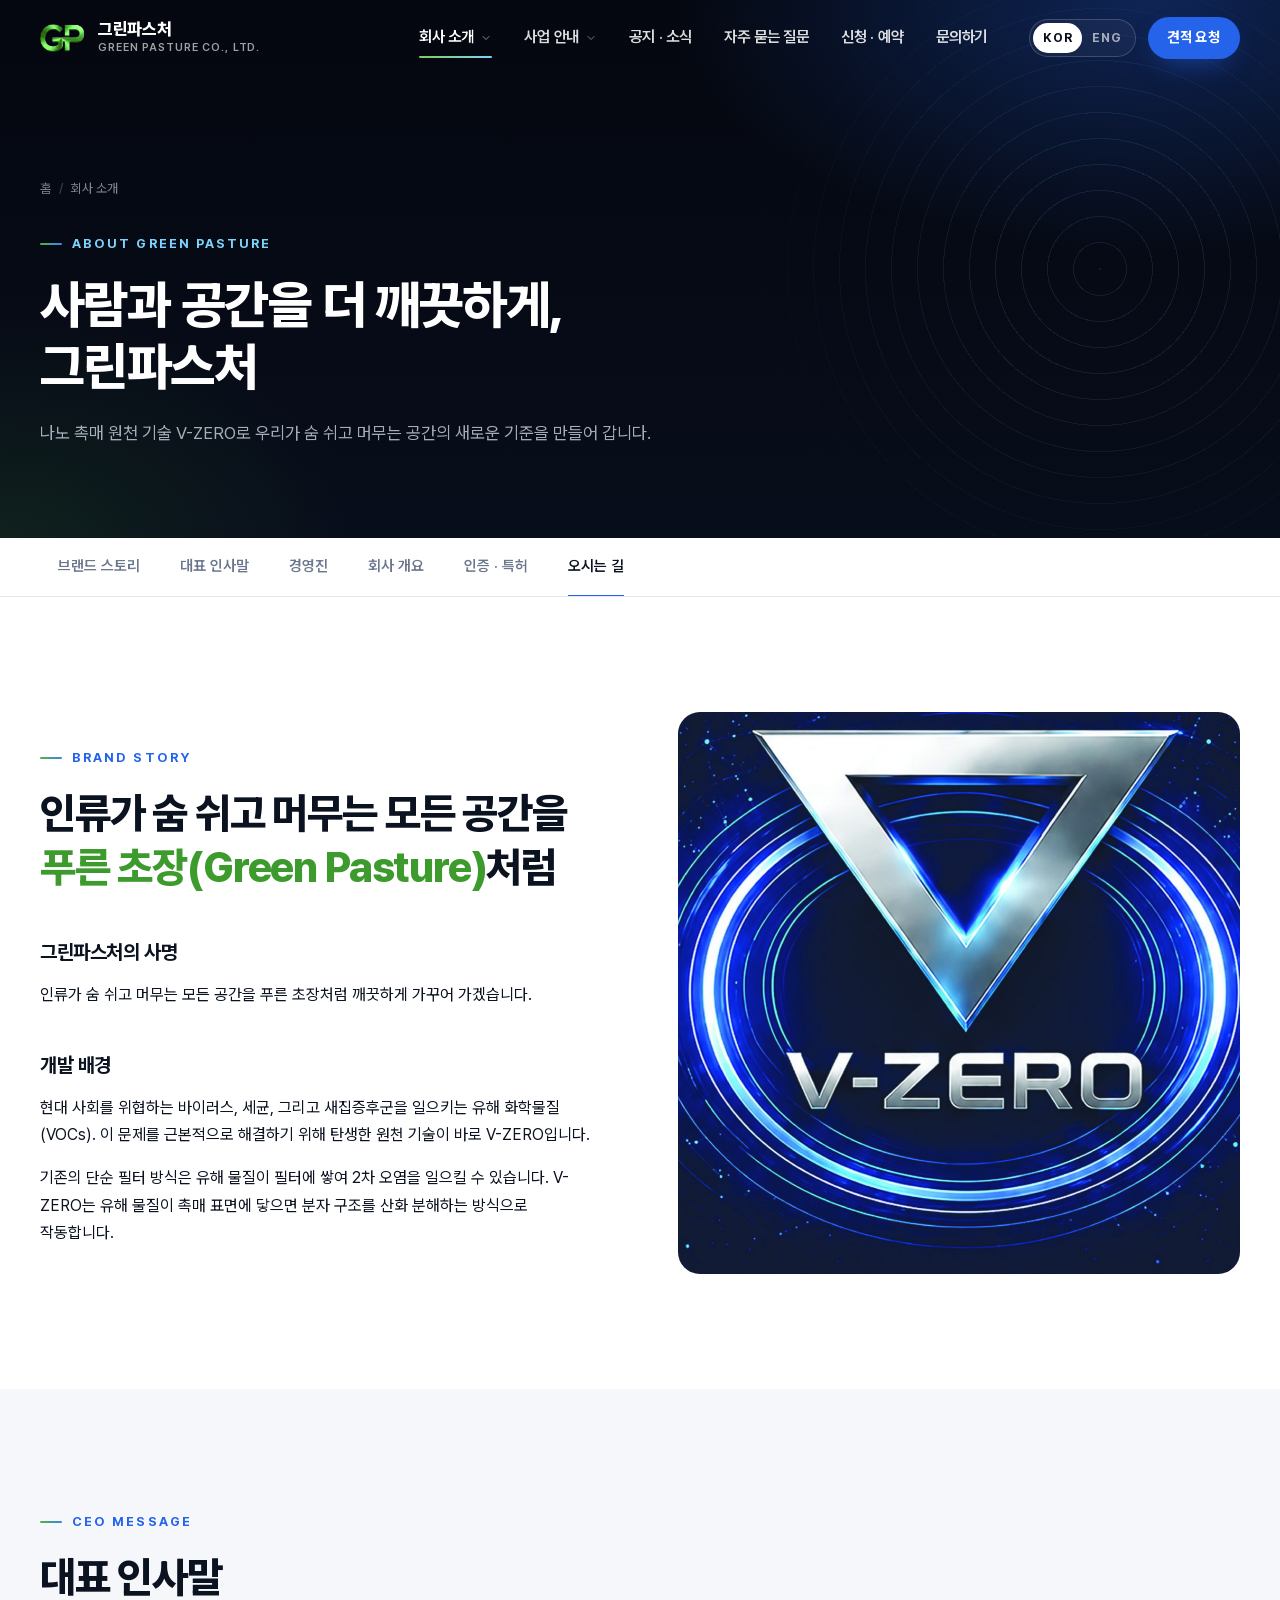
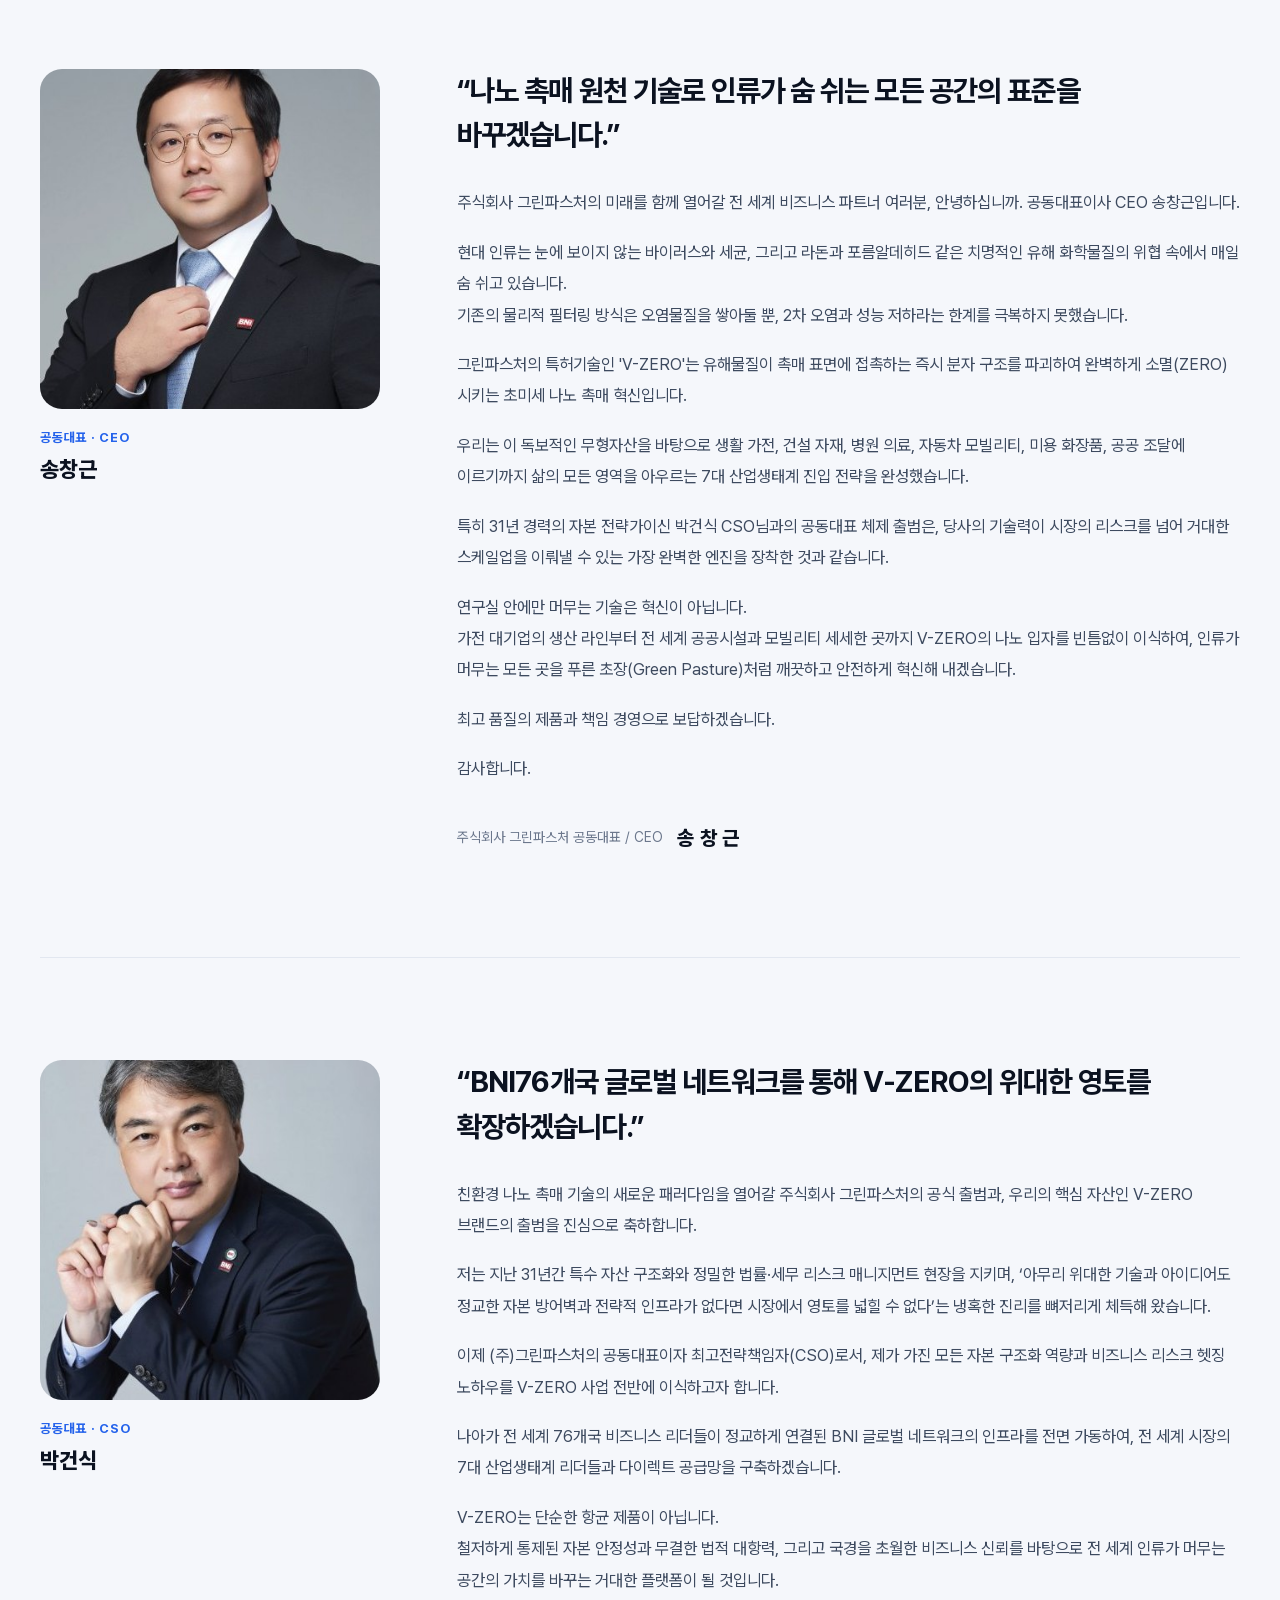
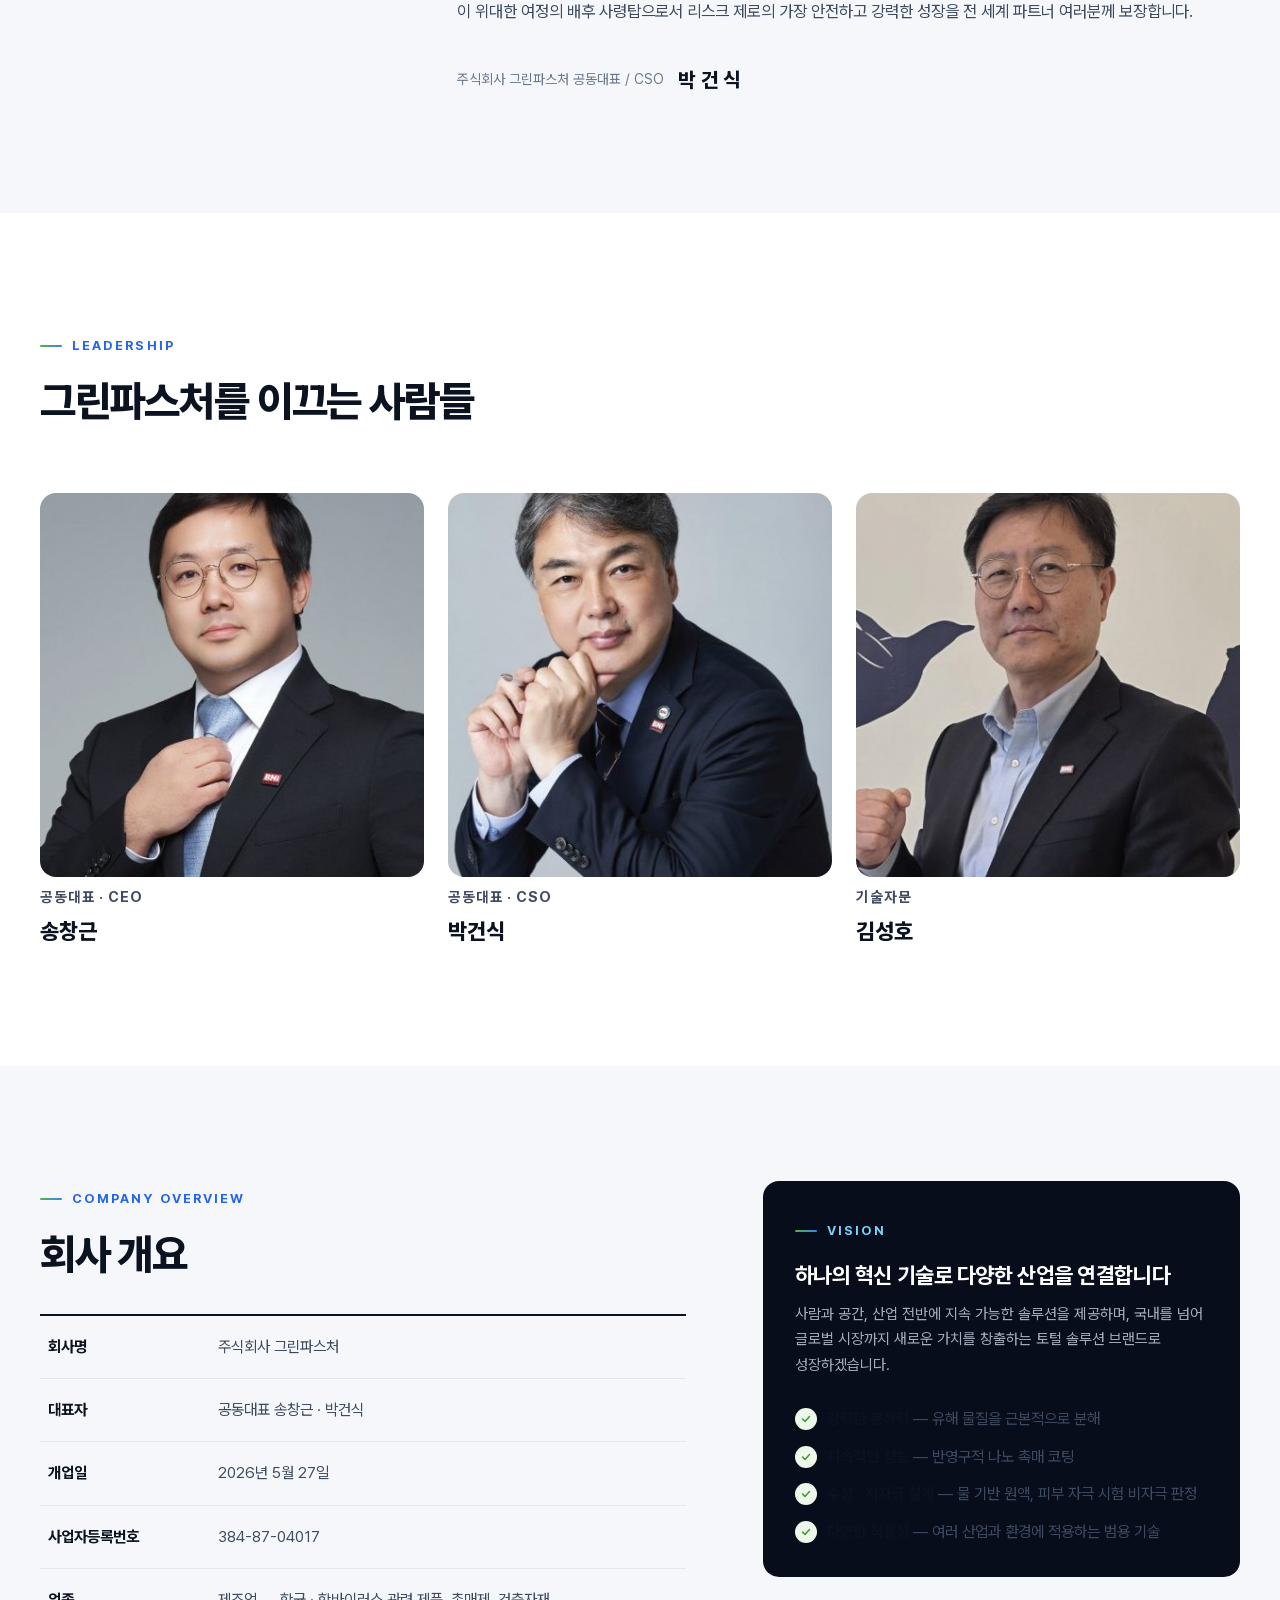
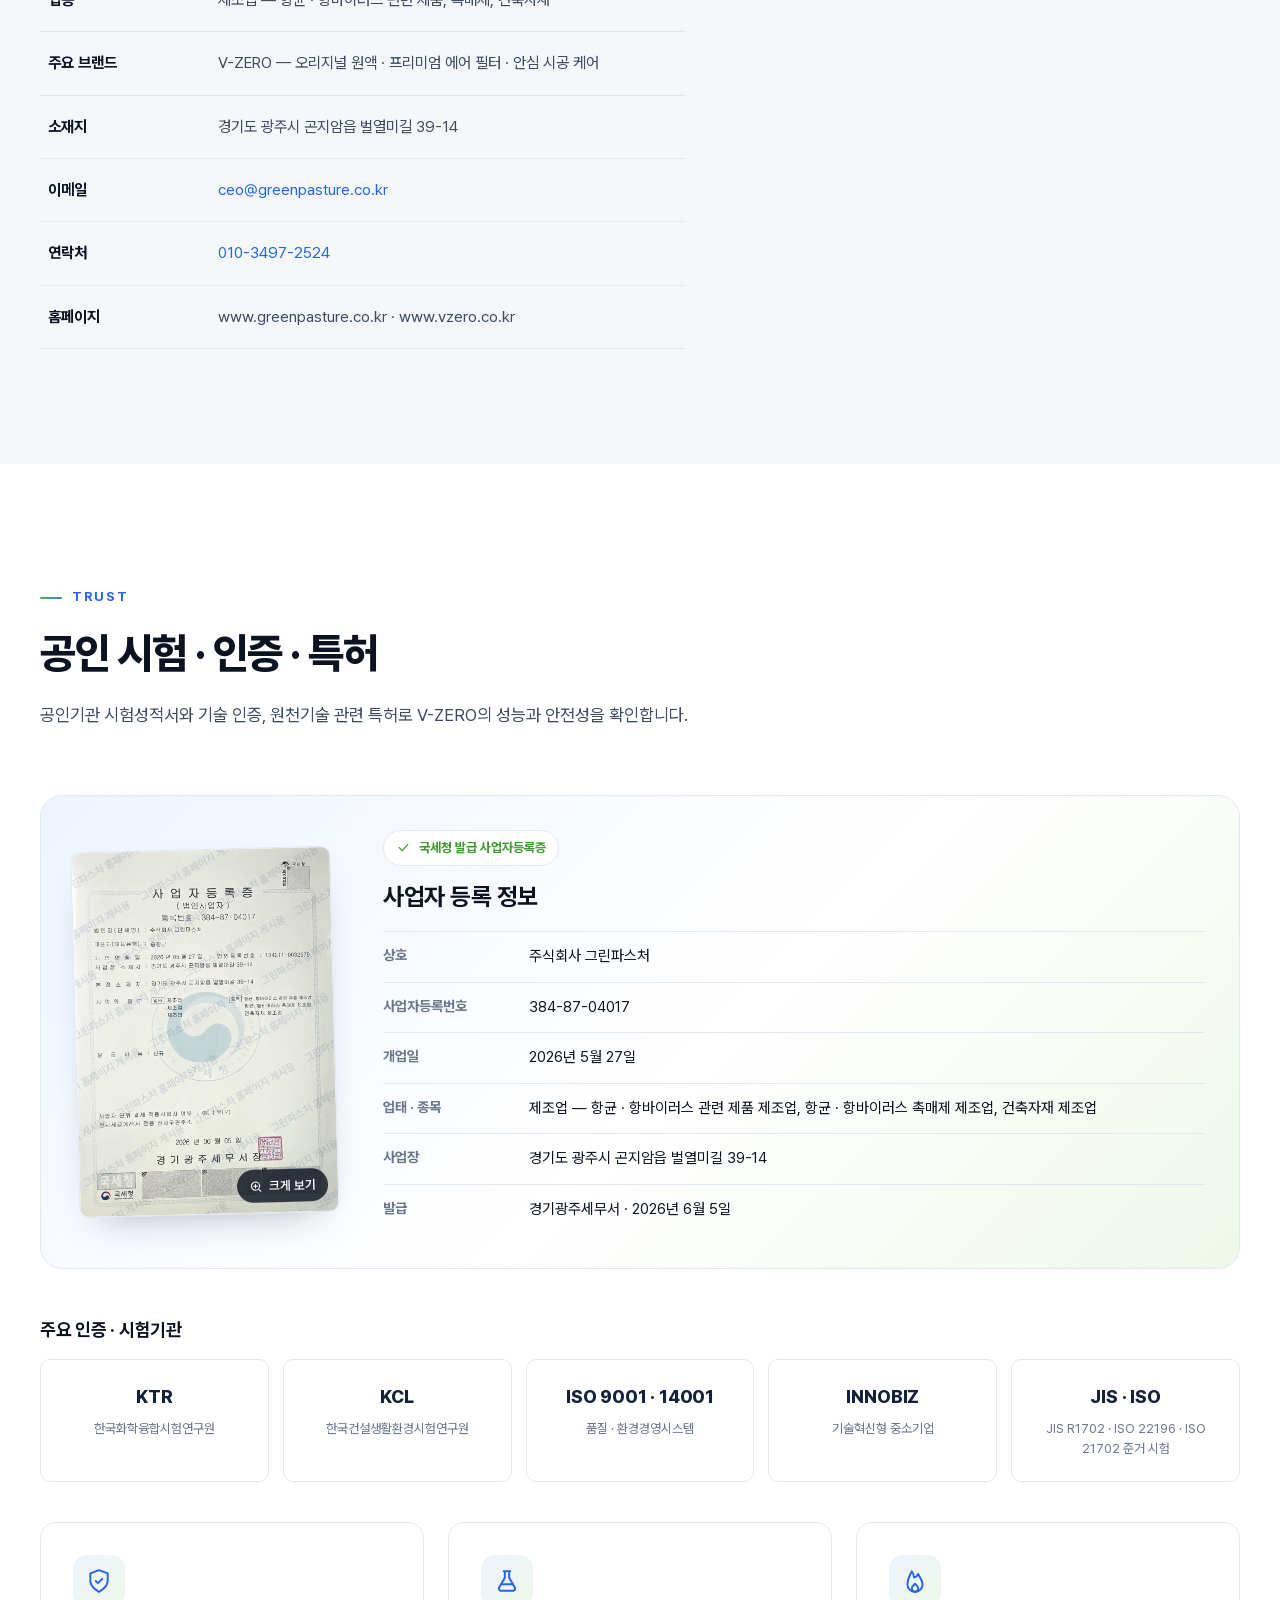
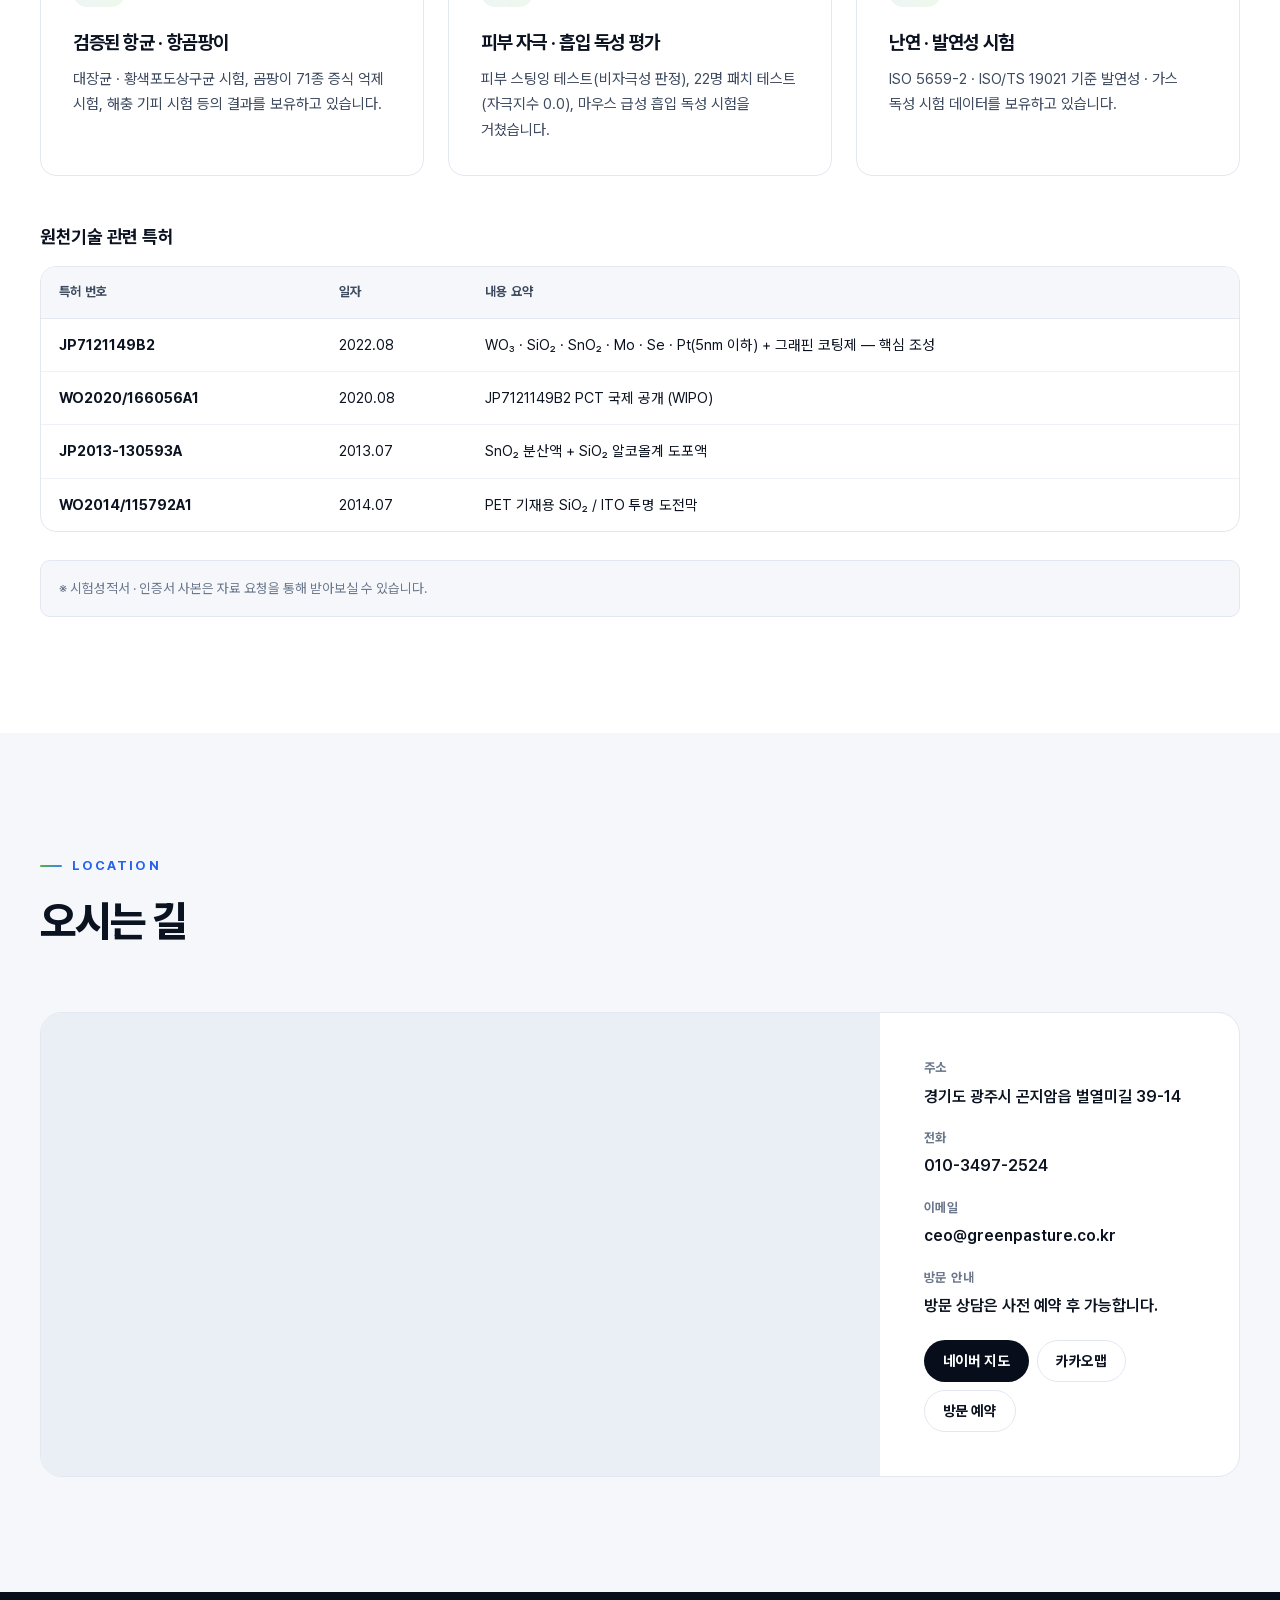
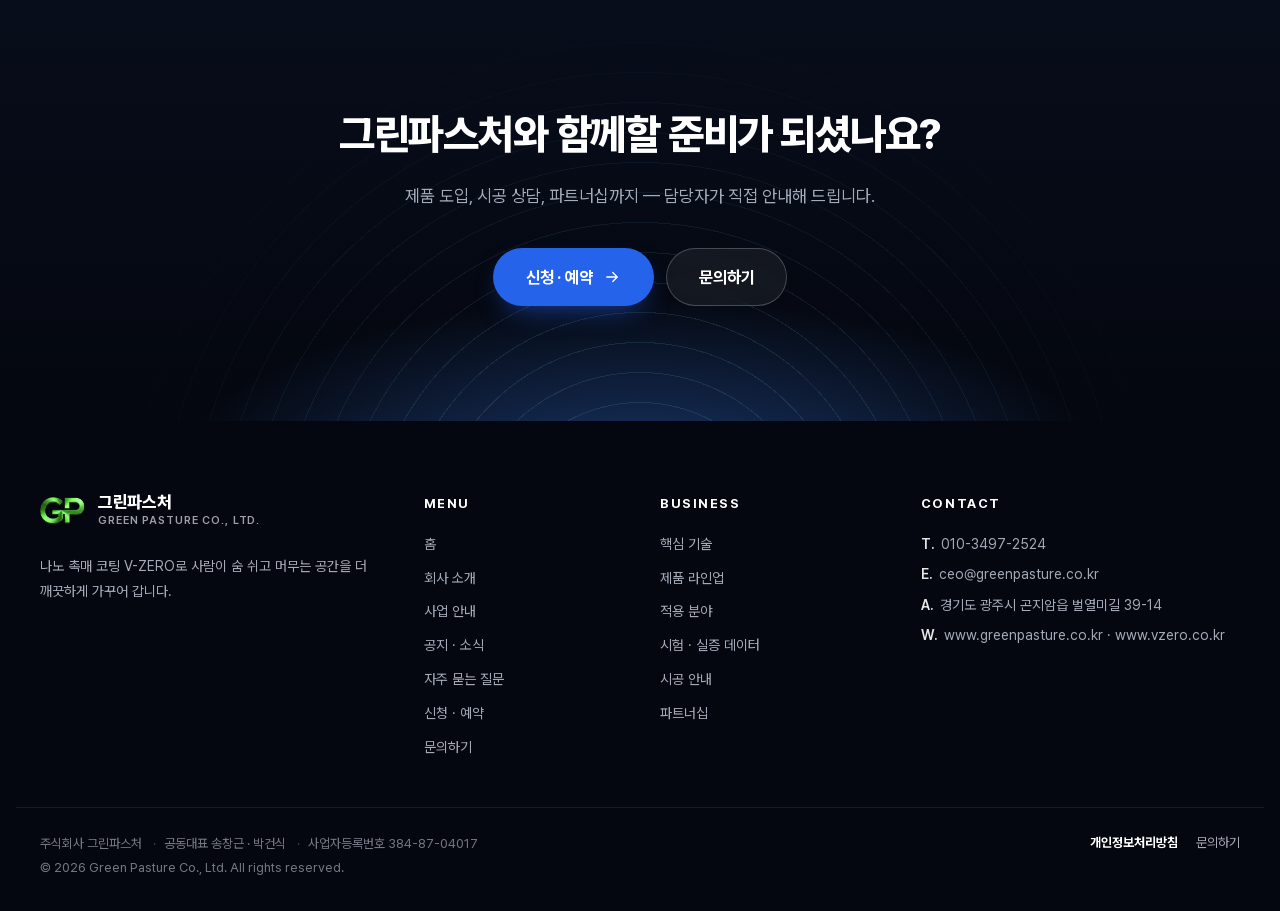
==== about.html @ 69efd9ae "휴대폰 메뉴 · 스크롤 수정, 첫 화면 애니메이션 강화 휴대폰 메뉴 (회사 소개 · 사업 안내로 이동이 안 되던 원인) - 메뉴를 열면 머리글의 흐림 효과 때문에 메뉴 판이 머리글" ====
<!DOCTYPE html>
<html lang="ko" class="no-js">
<head>
<meta charset="UTF-8">
<meta name="viewport" content="width=device-width, initial-scale=1">
<title>회사 소개 | 주식회사 그린파스처</title>
<meta name="gp:title-en" content="About | Green Pasture Co., Ltd.">
<meta name="description" content="인류가 숨 쉬고 머무는 모든 공간을 푸른 초장처럼. 주식회사 그린파스처의 브랜드 스토리, 대표 인사말, 경영진, 회사 개요, 인증 · 특허, 오시는 길.">
<link rel="canonical" href="https://www.greenpasture.co.kr/about.html">
<meta property="og:type" content="website">
<meta property="og:site_name" content="그린파스처 Green Pasture">
<meta property="og:title" content="회사 소개 | 주식회사 그린파스처">
<meta property="og:description" content="인류가 숨 쉬고 머무는 모든 공간을 푸른 초장처럼 — 그린파스처 회사 소개">
<meta property="og:url" content="https://www.greenpasture.co.kr/about.html">
<meta property="og:image" content="https://www.greenpasture.co.kr/assets/img/og-image.jpg">
<meta name="twitter:card" content="summary_large_image">
<link rel="icon" type="image/png" sizes="32x32" href="assets/img/favicon-32.png">
<link rel="icon" type="image/png" sizes="64x64" href="assets/img/favicon-64.png">
<link rel="apple-touch-icon" href="assets/img/apple-touch-icon.png">
<meta name="theme-color" content="#080d1b">
<script>(function(){var d=document.documentElement;d.classList.remove('no-js');try{var q=new URLSearchParams(location.search).get('lang');var l=q||localStorage.getItem('gp-lang');if(l==='en')d.lang='en';}catch(e){}})();</script>
<link rel="stylesheet" href="assets/fonts/pretendard/pretendard.css">
<link rel="stylesheet" href="assets/css/style.css?v=3">
</head>
<body>
<a class="skip-link" href="#main">본문 바로가기</a>
<div id="header-slot"></div>

<main id="main">

  <section class="page-hero">
    <div class="wrap">
      <nav class="breadcrumb" aria-label="현재 위치">
        <a href="index.html"><span data-lang="ko">홈</span><span data-lang="en">Home</span></a><span aria-hidden="true">/</span>
        <span><span data-lang="ko">회사 소개</span><span data-lang="en">About</span></span>
      </nav>
      <span class="eyebrow">About Green Pasture</span>
      <h1 class="h1"><span data-lang="ko">사람과 공간을 더 깨끗하게,<br>그린파스처</span><span data-lang="en">Cleaner spaces for people —<br>Green Pasture</span></h1>
      <p class="lead"><span data-lang="ko">나노 촉매 원천 기술 V-ZERO로 우리가 숨 쉬고 머무는 공간의 새로운 기준을 만들어 갑니다.</span><span data-lang="en">With V-ZERO nano-catalyst technology, we are setting a new standard for the spaces where we live and breathe.</span></p>
    </div>
  </section>

  <nav class="subnav" aria-label="회사 소개 목차">
    <div class="wrap subnav__list">
      <a href="#story"><span data-lang="ko">브랜드 스토리</span><span data-lang="en">Brand Story</span></a>
      <a href="#message"><span data-lang="ko">대표 인사말</span><span data-lang="en">CEO Message</span></a>
      <a href="#leadership"><span data-lang="ko">경영진</span><span data-lang="en">Leadership</span></a>
      <a href="#overview"><span data-lang="ko">회사 개요</span><span data-lang="en">Overview</span></a>
      <a href="#certification"><span data-lang="ko">인증 · 특허</span><span data-lang="en">Certifications</span></a>
      <a href="#location"><span data-lang="ko">오시는 길</span><span data-lang="en">Location</span></a>
    </div>
  </nav>

  <!-- ============ 브랜드 스토리 ============ -->
  <section class="section" id="story" aria-labelledby="storyTitle">
    <div class="wrap split">
      <div class="reveal">
        <span class="eyebrow">Brand Story</span>
        <h2 class="h2" id="storyTitle"><span data-lang="ko">인류가 숨 쉬고 머무는 모든 공간을<br><span class="accent-green">푸른 초장(Green Pasture)</span>처럼</span><span data-lang="en">Every space where people breathe and stay, like a <span class="accent-green">green pasture</span></span></h2>
        <div class="prose" style="margin-top:28px">
          <h3><span data-lang="ko">그린파스처의 사명</span><span data-lang="en">Our mission</span></h3>
          <p><span data-lang="ko">인류가 숨 쉬고 머무는 모든 공간을 푸른 초장처럼 깨끗하게 가꾸어 가겠습니다.</span><span data-lang="en">We will keep every space where people breathe and stay as clean as a green pasture.</span></p>
          <h3><span data-lang="ko">개발 배경</span><span data-lang="en">Why we started</span></h3>
          <p><span data-lang="ko">현대 사회를 위협하는 바이러스, 세균, 그리고 새집증후군을 일으키는 유해 화학물질(VOCs). 이 문제를 근본적으로 해결하기 위해 탄생한 원천 기술이 바로 V-ZERO입니다.</span><span data-lang="en">Viruses, bacteria and the harmful chemicals (VOCs) behind sick building syndrome threaten modern life. V-ZERO is the core technology born to address these problems at their root.</span></p>
          <p><span data-lang="ko">기존의 단순 필터 방식은 유해 물질이 필터에 쌓여 2차 오염을 일으킬 수 있습니다. V-ZERO는 유해 물질이 촉매 표면에 닿으면 분자 구조를 산화 분해하는 방식으로 작동합니다.</span><span data-lang="en">Conventional filters can accumulate contaminants and cause secondary pollution. V-ZERO instead oxidizes and breaks down contaminants when they reach the catalyst surface.</span></p>
        </div>
      </div>
      <div class="reveal" data-delay="2">
        <figure class="frame frame--dark" style="aspect-ratio: 1 / 1">
          <img src="assets/img/vzero-emblem.jpg" alt="V-ZERO 엠블럼" width="1400" height="1062" loading="lazy" style="mix-blend-mode:screen">
        </figure>
      </div>
    </div>
  </section>

  <!-- ============ 대표 인사말 ============
       두 분이 보내 주신 원고를 글자 그대로 옮겼습니다 (표기 2곳만 정리: cso님 → CSO님, 비지니스 → 비즈니스 / 따옴표는 인쇄용 모양).
       data-tbd 가 붙은 구절은 광고 표현 · 사실 확인이 필요한 곳입니다. 대표님 확인이 끝나면 속성만 지우십시오.
       영문은 제작사 번역본입니다. -->
  <section class="section section--soft" id="message" aria-labelledby="msgTitle">
    <div class="wrap">
      <div class="section__head reveal">
        <span class="eyebrow">CEO Message</span>
        <h2 class="h2" id="msgTitle"><span data-lang="ko">대표 인사말</span><span data-lang="en">Message from our Co-CEOs</span></h2>
      </div>

      <!-- 송창근 CEO -->
      <article class="message message--person" id="message-ceo" aria-labelledby="msgCeoQuote">
        <div class="message__visual reveal">
          <figure class="frame"><img src="assets/img/leader-song.jpg" alt="송창근 공동대표" data-ko-alt="송창근 공동대표" data-en-alt="Song Chang-geun, Co-CEO" width="406" height="407" loading="lazy"></figure>
          <p class="message__who"><span><span data-lang="ko">공동대표 · CEO</span><span data-lang="en">Co-CEO · CEO</span></span><strong><span data-lang="ko">송창근</span><span data-lang="en">Song Chang-geun</span></strong></p>
        </div>
        <div class="reveal" data-delay="1">
          <h3 class="message__quote" id="msgCeoQuote">
            <span data-lang="ko">“나노 촉매 원천 기술로 인류가 숨 쉬는 모든 공간의 표준을 바꾸겠습니다.”</span>
            <span data-lang="en">“With our core nano-catalyst technology, we will change the standard of every space where people breathe.”</span>
          </h3>
          <div class="message__body">
            <div data-lang="ko">
              <p>주식회사 그린파스처의 미래를 함께 열어갈 전 세계 비즈니스 파트너 여러분, 안녕하십니까. 공동대표이사 CEO 송창근입니다.</p>
              <p>현대 인류는 눈에 보이지 않는 바이러스와 세균, 그리고 <span data-tbd="[광고 표현] 받은 시험 자료에 라돈 관련 데이터가 없습니다. 라돈은 방사성 기체라 촉매로 분해되는 물질이 아니어서, 바로 뒤 문단('유해물질을 … 소멸')과 이어 읽으면 V-ZERO가 라돈을 없앤다는 뜻으로 받아들여질 수 있습니다. '치명적인'도 과장 표현입니다. (포름알데히드는 분해 시험 자료가 있음)">라돈과 포름알데히드 같은 치명적인 유해 화학물질</span>의 위협 속에서 매일 숨 쉬고 있습니다.<br>
              기존의 물리적 필터링 방식은 오염물질을 쌓아둘 뿐, 2차 오염과 성능 저하라는 한계를 극복하지 못했습니다.</p>
              <p><span data-tbd="[특허 표시] 특허 권리자(출원인)가 주식회사 그린파스처인지, 또는 사용 권한(실시권 · 라이선스)이 있는지 확인이 필요합니다. 특허가 아닌 것을 광고에 특허로 표시하면 특허법상 허위표시가 될 수 있습니다. 특허번호 확인 후 게시를 권합니다.">그린파스처의 특허기술인 'V-ZERO'</span>는 유해물질이 촉매 표면에 접촉하는 즉시 분자 구조를 파괴하여 <span data-tbd="[광고 표현] '완벽하게 소멸'은 절대적 표현입니다. 시험성적서의 감소율(예: 99.9% 등)은 시험 조건에서의 결과라 '완벽'을 뒷받침하지 못합니다. 거짓 · 과장 광고로 볼 수 있습니다.">완벽하게 소멸(ZERO) 시키는</span> 초미세 나노 촉매 혁신입니다.</p>
              <p>우리는 이 독보적인 무형자산을 바탕으로 생활 가전, 건설 자재, 병원 의료, 자동차 모빌리티, 미용 화장품, 공공 조달에 이르기까지 삶의 모든 영역을 아우르는 7대 산업생태계 진입 전략을 완성했습니다.</p>
              <p>특히 31년 경력의 자본 전략가이신 박건식 CSO님과의 공동대표 체제 출범은, 당사의 기술력이 시장의 리스크를 넘어 거대한 스케일업을 이뤄낼 수 있는 <span data-tbd="[표현 · 낮은 위험] 회사 체제에 대한 비유라 제품 광고 위험은 낮지만 '가장 완벽한'은 최상급 표현입니다.">가장 완벽한 엔진</span>을 장착한 것과 같습니다.</p>
              <p>연구실 안에만 머무는 기술은 혁신이 아닙니다.<br>
              가전 대기업의 생산 라인부터 전 세계 공공시설과 모빌리티 세세한 곳까지 V-ZERO의 나노 입자를 빈틈없이 이식하여, 인류가 머무는 모든 곳을 푸른 초장(Green Pasture)처럼 <span data-tbd="[광고 표현] 코팅 제품 광고에서 '안전'은 생활화학제품 표시 · 광고 기준상 조심해야 하는 단어입니다. '가전 대기업의 생산 라인'은 실제 공급 · 계약이 없다면 계획으로 읽히도록 두는 것이 안전합니다(현재 문장은 '~하겠습니다'라 계획 표현).">깨끗하고 안전하게</span> 혁신해 내겠습니다.</p>
              <p>최고 품질의 제품과 책임 경영으로 보답하겠습니다.</p>
              <p>감사합니다.</p>
            </div>
            <div data-lang="en" data-tbd="영문은 제작사가 원문 의미 그대로 옮긴 번역본입니다. 대표님 확인 후 확정하세요. 국문에서 표시한 구절은 영문에도 같은 문제가 있습니다.">
              <p>To our business partners around the world who will open the future of Green Pasture Co., Ltd. together with us — greetings. I am Song Chang-geun, Co-CEO.</p>
              <p>People today breathe every day under the threat of invisible viruses and bacteria, and of <span data-tbd="[광고 표현] 국문 '라돈과 포름알데히드 같은 치명적인 유해 화학물질'과 같은 문제">deadly harmful chemicals such as radon and formaldehyde</span>.<br>
              Conventional physical filtration only accumulates contaminants and has not overcome the limits of secondary contamination and declining performance.</p>
              <p><span data-tbd="[특허 표시] 국문 '그린파스처의 특허기술'과 같은 문제">Green Pasture's patented technology, 'V-ZERO',</span> is an ultra-fine nano-catalyst innovation that destroys the molecular structure of harmful substances the instant they touch the catalyst surface, <span data-tbd="[광고 표현] 국문 '완벽하게 소멸'과 같은 문제">eliminating them completely (ZERO)</span>.</p>
              <p>Building on this unique intangible asset, we have completed our strategy for entering seven industry ecosystems that span every area of life — from home appliances, construction materials, hospitals and healthcare, automotive mobility and beauty and cosmetics to public procurement.</p>
              <p>In particular, launching our co-CEO structure with CSO Park Geon-sik, a capital strategist with 31 years of experience, is like equipping our technology with <span data-tbd="[표현 · 낮은 위험] 국문 '가장 완벽한 엔진'">the most perfect engine</span> to rise above market risk and achieve a major scale-up.</p>
              <p>Technology that stays in the laboratory is not innovation.<br>
              From the production lines of major appliance makers to public facilities and every corner of mobility around the world, we will embed V-ZERO nano-particles without gaps, and transform every place where people stay to be <span data-tbd="[광고 표현] 국문 '깨끗하고 안전하게'와 같은 문제">clean and safe</span>, like a green pasture.</p>
              <p>We will repay you with products of the highest quality and responsible management.</p>
              <p>Thank you.</p>
            </div>
          </div>
          <div class="signature">
            <span><span data-lang="ko">주식회사 그린파스처 공동대표 / CEO</span><span data-lang="en">Co-CEO, Green Pasture Co., Ltd. / CEO</span></span>
            <strong><span data-lang="ko">송 창 근</span><span data-lang="en">Song Chang-geun</span></strong>
          </div>
        </div>
      </article>

      <!-- 박건식 CSO -->
      <article class="message message--person" id="message-cso" aria-labelledby="msgCsoQuote">
        <div class="message__visual reveal">
          <figure class="frame"><img src="assets/img/leader-park.jpg" alt="박건식 공동대표" data-ko-alt="박건식 공동대표" data-en-alt="Park Geon-sik, Co-CEO" width="409" height="407" loading="lazy"></figure>
          <p class="message__who"><span><span data-lang="ko">공동대표 · CSO</span><span data-lang="en">Co-CEO · CSO</span></span><strong><span data-lang="ko">박건식</span><span data-lang="en">Park Geon-sik</span></strong></p>
        </div>
        <div class="reveal" data-delay="1">
          <h3 class="message__quote" id="msgCsoQuote">
            <span data-lang="ko">“<span data-tbd="[상표 · 제휴 표시] BNI는 BNI 본사의 등록상표입니다. 박건식 대표님 개인의 BNI 회원 활동을 회사 차원의 공식 제휴처럼 읽히게 쓰면 상표 · 부정경쟁 문제가 생길 수 있습니다. BNI 측 사용 허락 또는 공식 제휴 여부 확인이 필요합니다. 원문은 'BNI76개국'으로 붙여 쓰였습니다.">BNI76개국 글로벌 네트워크</span>를 통해 <span class="nowrap">V-ZERO의</span> 위대한 영토를 확장하겠습니다.”</span>
            <span data-lang="en">“Through <span data-tbd="[상표 · 제휴 표시] 국문 'BNI' 표기와 같은 문제">BNI's global network across 76 countries</span>, we will expand the great territory of <span class="nowrap">V-ZERO.”</span></span>
          </h3>
          <div class="message__body">
            <div data-lang="ko">
              <p><span data-tbd="[광고 표현] '친환경'은 환경성을 입증할 인증 · 근거가 없으면 쓰지 말아야 하는 표현입니다(친환경 위장표시). 앞선 검수에서 홈페이지 다른 곳의 '친환경'은 뺐습니다.">친환경 나노 촉매 기술</span>의 새로운 패러다임을 열어갈 주식회사 그린파스처의 공식 출범과, 우리의 핵심 자산인 V-ZERO 브랜드의 출범을 진심으로 축하합니다.</p>
              <p>저는 지난 31년간 특수 자산 구조화와 정밀한 법률·세무 리스크 매니지먼트 현장을 지키며, ‘아무리 위대한 기술과 아이디어도 정교한 자본 방어벽과 전략적 인프라가 없다면 시장에서 영토를 넓힐 수 없다’는 냉혹한 진리를 뼈저리게 체득해 왔습니다.</p>
              <p>이제 (주)그린파스처의 공동대표이자 최고전략책임자(CSO)로서, 제가 가진 모든 자본 구조화 역량과 비즈니스 리스크 헷징 노하우를 V-ZERO 사업 전반에 이식하고자 합니다.</p>
              <p>나아가 전 세계 76개국 비즈니스 리더들이 정교하게 연결된 <span data-tbd="[상표 · 제휴 표시] 'BNI 글로벌 네트워크의 인프라를 전면 가동'은 회사가 BNI 조직을 동원할 수 있다는 뜻으로 읽힙니다. BNI 측 허락 · 공식 제휴가 없다면 문제될 수 있습니다. '다이렉트 공급망을 구축하겠습니다'는 계획 표현이라 위험이 낮습니다.">BNI 글로벌 네트워크의 인프라를 전면 가동</span>하여, 전 세계 시장의 7대 산업생태계 리더들과 다이렉트 공급망을 구축하겠습니다.</p>
              <p>V-ZERO는 단순한 항균 제품이 아닙니다.<br>
              철저하게 통제된 자본 안정성과 <span data-tbd="[근거 확인] '무결한 법적 대항력'은 무엇을 가리키는지(특허 · 인증 · 계약 등) 확인하기 어렵고 입증하기도 어려운 절대적 표현입니다.">무결한 법적 대항력</span>, 그리고 국경을 초월한 비즈니스 신뢰를 바탕으로 전 세계 인류가 머무는 공간의 가치를 바꾸는 거대한 플랫폼이 될 것입니다.<br>
              이 위대한 여정의 배후 사령탑으로서 <span data-tbd="[가장 위험] '리스크 제로 … 성장을 … 보장합니다'는 성장 · 수익을 약속하는 문장입니다. 대리점 · 투자 파트너 모집 페이지와 함께 읽히면 투자 권유 · 가맹 모집 시 수익 보장 표현으로 문제될 수 있습니다. 게시 전 반드시 수정을 권합니다.">리스크 제로의 가장 안전하고 강력한 성장을 전 세계 파트너 여러분께 보장합니다</span>.</p>
            </div>
            <div data-lang="en" data-tbd="영문은 제작사가 원문 의미 그대로 옮긴 번역본입니다. 대표님 확인 후 확정하세요. 국문에서 표시한 구절은 영문에도 같은 문제가 있습니다.">
              <p>I sincerely congratulate Green Pasture Co., Ltd. on its official launch as it opens a new paradigm in <span data-tbd="[광고 표현] 국문 '친환경'과 같은 문제">eco-friendly nano-catalyst technology</span>, and on the launch of V-ZERO, our core asset.</p>
              <p>For the past 31 years I have stood in the field of special-asset structuring and precise legal and tax risk management, and I have learned the hard way a harsh truth: ‘however great a technology or idea may be, it cannot expand its territory in the market without a sophisticated capital defense and strategic infrastructure.’</p>
              <p>Now, as Co-CEO and Chief Strategy Officer (CSO) of Green Pasture, I intend to bring all of my capital-structuring capabilities and business risk-hedging know-how to every part of the V-ZERO business.</p>
              <p>Furthermore, by <span data-tbd="[상표 · 제휴 표시] 국문 'BNI … 전면 가동'과 같은 문제">fully mobilizing the infrastructure of the BNI global network</span>, which closely connects business leaders in 76 countries, we will build direct supply chains with the leaders of seven industry ecosystems in markets around the world.</p>
              <p>V-ZERO is not simply an antibacterial product.<br>
              Built on rigorously controlled capital stability, <span data-tbd="[근거 확인] 국문 '무결한 법적 대항력'과 같은 문제">flawless legal defensibility</span> and business trust that transcends borders, it will become a vast platform that changes the value of the spaces where people everywhere live.<br>
              As the command center behind this great journey, <span data-tbd="[가장 위험] 국문 '리스크 제로 … 보장합니다'와 같은 문제">I guarantee our partners around the world the safest and strongest growth, with zero risk</span>.</p>
            </div>
          </div>
          <div class="signature">
            <span><span data-lang="ko">주식회사 그린파스처 공동대표 / CSO</span><span data-lang="en">Co-CEO, Green Pasture Co., Ltd. / CSO</span></span>
            <strong><span data-lang="ko">박 건 식</span><span data-lang="en">Park Geon-sik</span></strong>
          </div>
        </div>
      </article>
    </div>
  </section>

  <!-- ============ 경영진 ============ -->
  <section class="section" id="leadership" aria-labelledby="leaderTitle">
    <div class="wrap">
      <div class="section__head reveal">
        <span class="eyebrow">Leadership</span>
        <h2 class="h2" id="leaderTitle"><span data-lang="ko">그린파스처를 이끄는 사람들</span><span data-lang="en">The people behind Green Pasture</span></h2>
      </div>
      <div class="leaders" data-tbd="영문 성명 표기(여권 기준)와 담당 업무 · 약력을 받으면 추가하세요.">
        <article class="leader reveal">
          <div class="leader__photo"><img src="assets/img/leader-song.jpg" alt="송창근 공동대표" width="406" height="407" loading="lazy"></div>
          <p class="leader__role"><span data-lang="ko">공동대표 · CEO</span><span data-lang="en">Co-CEO · CEO</span></p>
          <h3 class="leader__name"><span data-lang="ko">송창근</span><span data-lang="en">Song Chang-geun</span></h3>
        </article>
        <article class="leader reveal" data-delay="1">
          <div class="leader__photo"><img src="assets/img/leader-park.jpg" alt="박건식 공동대표" width="409" height="407" loading="lazy"></div>
          <p class="leader__role"><span data-lang="ko">공동대표 · CSO</span><span data-lang="en">Co-CEO · CSO</span></p>
          <h3 class="leader__name"><span data-lang="ko">박건식</span><span data-lang="en">Park Geon-sik</span></h3>
        </article>
        <article class="leader reveal" data-delay="2">
          <div class="leader__photo"><img src="assets/img/leader-kim.jpg" alt="김성호 기술자문" width="409" height="407" loading="lazy"></div>
          <p class="leader__role"><span data-lang="ko">기술자문</span><span data-lang="en">Technical Advisor</span></p>
          <h3 class="leader__name"><span data-lang="ko">김성호</span><span data-lang="en">Kim Sung-ho</span></h3>
        </article>
      </div>
    </div>
  </section>

  <!-- ============ 회사 개요 ============ -->
  <section class="section section--soft" id="overview" aria-labelledby="overviewTitle">
    <div class="wrap split split--wide-left" style="align-items:start">
      <div class="reveal">
        <span class="eyebrow">Company Overview</span>
        <h2 class="h2" id="overviewTitle"><span data-lang="ko">회사 개요</span><span data-lang="en">Company overview</span></h2>
        <table class="info-table" style="margin-top:32px">
          <tbody>
            <tr><th scope="row"><span data-lang="ko">회사명</span><span data-lang="en">Company</span></th>
              <td><span data-lang="ko">주식회사 그린파스처</span><span data-lang="en">Green Pasture Co., Ltd.</span></td></tr>
            <tr data-tbd="사업자등록증의 대표자는 송창근 1인입니다. 박건식 대표의 대표이사 등기 여부를 확인한 뒤 '공동대표' 표기를 정하세요 (대표님 확인 요청 20번)."><th scope="row"><span data-lang="ko">대표자</span><span data-lang="en">Co-CEOs</span></th>
              <td><span data-lang="ko">공동대표 송창근 · 박건식</span><span data-lang="en">Song Chang-geun · Park Geon-sik</span></td></tr>
            <tr><th scope="row"><span data-lang="ko">개업일</span><span data-lang="en">Business start</span></th>
              <td><span data-lang="ko">2026년 5월 27일</span><span data-lang="en">May 27, 2026</span></td></tr>
            <tr><th scope="row"><span data-lang="ko">사업자등록번호</span><span data-lang="en">Business Reg. No.</span></th>
              <td>384-87-04017</td></tr>
            <tr><th scope="row"><span data-lang="ko">업종</span><span data-lang="en">Industry</span></th>
              <td><span data-lang="ko">제조업 — 항균 · 항바이러스 관련 제품, 촉매제, 건축자재</span><span data-lang="en">Manufacturing — antibacterial &amp; antiviral products and catalysts, building materials</span></td></tr>
            <tr><th scope="row"><span data-lang="ko">주요 브랜드</span><span data-lang="en">Brand</span></th>
              <td>V-ZERO — <span data-lang="ko">오리지널 원액 · 프리미엄 에어 필터 · 안심 시공 케어</span><span data-lang="en">Original Solution · Premium Air Filter · Coating Care</span></td></tr>
            <tr><th scope="row"><span data-lang="ko">소재지</span><span data-lang="en">Address</span></th>
              <td><span data-lang="ko">경기도 광주시 곤지암읍 벌열미길 39-14</span><span data-lang="en">39-14, Beoryeolmi-gil, Gonjiam-eup, Gwangju-si, Gyeonggi-do, Republic of Korea</span></td></tr>
            <tr><th scope="row"><span data-lang="ko">이메일</span><span data-lang="en">E-mail</span></th>
              <td><a href="mailto:ceo@greenpasture.co.kr">ceo@greenpasture.co.kr</a></td></tr>
            <tr><th scope="row"><span data-lang="ko">연락처</span><span data-lang="en">Phone</span></th>
              <td><a href="tel:+821034972524"><span data-lang="ko">010-3497-2524</span><span data-lang="en">+82 10-3497-2524</span></a></td></tr>
            <tr><th scope="row"><span data-lang="ko">홈페이지</span><span data-lang="en">Website</span></th>
              <td>www.greenpasture.co.kr · www.vzero.co.kr</td></tr>
          </tbody>
        </table>
      </div>
      <div class="reveal" data-delay="2">
        <div class="card card--flat" style="background:var(--night-900);color:var(--on-dark);border:0">
          <span class="eyebrow" style="color:var(--cyan-300)">Vision</span>
          <h3 style="color:#fff;font-size:22px"><span data-lang="ko">하나의 혁신 기술로 다양한 산업을 연결합니다</span><span data-lang="en">Connecting industries through one innovative technology</span></h3>
          <p style="color:var(--on-dark-soft)"><span data-lang="ko">사람과 공간, 산업 전반에 지속 가능한 솔루션을 제공하며, 국내를 넘어 글로벌 시장까지 새로운 가치를 창출하는 토털 솔루션 브랜드로 성장하겠습니다.</span><span data-lang="en">We provide sustainable solutions for people, spaces and industries, and aim to grow into a total-solution brand creating new value in Korea and around the world.</span></p>
          <ul class="checks">
            <li><span data-lang="ko"><strong>강력한 분해력</strong> — 유해 물질을 근본적으로 분해</span><span data-lang="en"><strong>Decomposition</strong> — breaking down contaminants at the source</span></li>
            <li><span data-lang="ko"><strong>지속적인 성능</strong> — 반영구적 나노 촉매 코팅</span><span data-lang="en"><strong>Durability</strong> — long-lasting nano-catalyst coating</span></li>
            <li><span data-lang="ko"><strong>수성 · 저자극 설계</strong> — 물 기반 원액, 피부 자극 시험 비자극 판정</span><span data-lang="en"><strong>Water-based</strong> — rated non-irritating in skin tests</span></li>
            <li><span data-lang="ko"><strong>다양한 적용성</strong> — 여러 산업과 환경에 적용하는 범용 기술</span><span data-lang="en"><strong>Versatility</strong> — applicable across industries</span></li>
          </ul>
        </div>
      </div>
    </div>
  </section>

  <!-- ============ 인증 · 특허 ============ -->
  <section class="section" id="certification" aria-labelledby="certTitle">
    <div class="wrap">
      <div class="section__head reveal">
        <span class="eyebrow">Trust</span>
        <h2 class="h2" id="certTitle"><span data-lang="ko">공인 시험 · 인증 · 특허</span><span data-lang="en">Tests, certifications &amp; patents</span></h2>
        <p class="lead"><span data-lang="ko">공인기관 시험성적서와 기술 인증, 원천기술 관련 특허로 V-ZERO의 성능과 안전성을 확인합니다.</span><span data-lang="en">V-ZERO's performance and safety are backed by accredited test reports, certifications and core technology patents.</span></p>
      </div>

      <!-- 사업자 등록 정보 (사업자등록증 원본으로 확인, 2026-06-05 발급) -->
      <div class="registration reveal">
        <a class="registration__doc" href="assets/img/biz-registration.jpg" target="_blank" rel="noopener" data-lightbox
           aria-label="사업자등록증 크게 보기" data-ko-label="사업자등록증 크게 보기" data-en-label="View the business registration certificate">
          <img src="assets/img/biz-registration.jpg" width="1000" height="1412" loading="lazy"
               alt="주식회사 그린파스처 사업자등록증 (홈페이지 게시용 워터마크)" data-ko-alt="주식회사 그린파스처 사업자등록증 (홈페이지 게시용 워터마크)" data-en-alt="Business registration certificate of Green Pasture Co., Ltd. (watermarked for web)">
          <span class="registration__zoom"><i data-icon="zoom"></i><span data-lang="ko">크게 보기</span><span data-lang="en">Enlarge</span></span>
        </a>
        <div class="registration__body">
          <span class="registration__badge"><i data-icon="check"></i><span data-lang="ko">국세청 발급 사업자등록증</span><span data-lang="en">Issued by the National Tax Service</span></span>
          <h3 class="h3"><span data-lang="ko">사업자 등록 정보</span><span data-lang="en">Business registration</span></h3>
          <dl class="registration__list">
            <div><dt><span data-lang="ko">상호</span><span data-lang="en">Company</span></dt><dd><span data-lang="ko">주식회사 그린파스처</span><span data-lang="en">Green Pasture Co., Ltd.</span></dd></div>
            <div><dt><span data-lang="ko">사업자등록번호</span><span data-lang="en">Registration No.</span></dt><dd>384-87-04017</dd></div>
            <div><dt><span data-lang="ko">개업일</span><span data-lang="en">Business start</span></dt><dd><span data-lang="ko">2026년 5월 27일</span><span data-lang="en">May 27, 2026</span></dd></div>
            <div><dt><span data-lang="ko">업태 · 종목</span><span data-lang="en">Business type</span></dt><dd><span data-lang="ko">제조업 — 항균 · 항바이러스 관련 제품 제조업, 항균 · 항바이러스 촉매제 제조업, 건축자재 제조업</span><span data-lang="en">Manufacturing — antibacterial &amp; antiviral products, antibacterial &amp; antiviral catalysts, building materials</span></dd></div>
            <div><dt><span data-lang="ko">사업장</span><span data-lang="en">Address</span></dt><dd><span data-lang="ko">경기도 광주시 곤지암읍 벌열미길 39-14</span><span data-lang="en">39-14, Beoryeolmi-gil, Gonjiam-eup, Gwangju-si, Gyeonggi-do</span></dd></div>
            <div><dt><span data-lang="ko">발급</span><span data-lang="en">Issued</span></dt><dd><span data-lang="ko">경기광주세무서 · 2026년 6월 5일</span><span data-lang="en">Gyeonggi Gwangju Tax Office · June 5, 2026</span></dd></div>
          </dl>
        </div>
      </div>

      <h3 class="h4 reveal" style="margin-bottom:16px"><span data-lang="ko">주요 인증 · 시험기관</span><span data-lang="en">Certifications &amp; testing bodies</span></h3>
      <div class="certs reveal" data-tbd="브로슈어에 표기된 인증 현황입니다. 인증서 · 시험성적서 사본(번호 · 유효기간 · 인증 대상 회사)을 확인한 뒤 게시해야 합니다. 로고는 사용 허락 확인 후 넣으세요.">
        <div class="cert"><div class="cert__name">KTR</div><p class="cert__desc"><span data-lang="ko">한국화학융합시험연구원</span><span data-lang="en">Korea Testing &amp; Research Institute</span></p></div>
        <div class="cert"><div class="cert__name">KCL</div><p class="cert__desc"><span data-lang="ko">한국건설생활환경시험연구원</span><span data-lang="en">Korea Conformity Laboratories</span></p></div>
        <div class="cert"><div class="cert__name">ISO 9001 · 14001</div><p class="cert__desc"><span data-lang="ko">품질 · 환경경영시스템</span><span data-lang="en">Quality &amp; environmental management</span></p></div>
        <div class="cert"><div class="cert__name">INNOBIZ</div><p class="cert__desc"><span data-lang="ko">기술혁신형 중소기업</span><span data-lang="en">Innovative SME certification</span></p></div>
        <div class="cert"><div class="cert__name">JIS · ISO</div><p class="cert__desc"><span data-lang="ko">JIS R1702 · ISO 22196 · ISO 21702 준거 시험</span><span data-lang="en">Tests per JIS R1702, ISO 22196, ISO 21702</span></p></div>
      </div>

      <div class="grid grid--3" style="margin-top:40px">
        <div class="card card--flat reveal">
          <div class="card__icon"><i data-icon="shield"></i></div>
          <h3><span data-lang="ko">검증된 항균 · 항곰팡이</span><span data-lang="en">Antibacterial &amp; antifungal</span></h3>
          <p><span data-lang="ko">대장균 · 황색포도상구균 시험, 곰팡이 71종 증식 억제 시험, 해충 기피 시험 등의 결과를 보유하고 있습니다.</span><span data-lang="en">Results include E. coli and S. aureus tests, growth inhibition of 71 mold species and insect-repellency tests.</span></p>
        </div>
        <div class="card card--flat reveal" data-delay="1">
          <div class="card__icon"><i data-icon="flask"></i></div>
          <h3><span data-lang="ko">피부 자극 · 흡입 독성 평가</span><span data-lang="en">Skin &amp; inhalation evaluations</span></h3>
          <p><span data-lang="ko">피부 스팅잉 테스트(비자극성 판정), 22명 패치 테스트(자극지수 0.0), 마우스 급성 흡입 독성 시험을 거쳤습니다.</span><span data-lang="en">Evaluated through a stinging test (non-irritating), a 22-subject patch test (index 0.0) and an acute inhalation toxicity study in mice.</span></p>
        </div>
        <div class="card card--flat reveal" data-delay="2">
          <div class="card__icon"><i data-icon="flame"></i></div>
          <h3><span data-lang="ko">난연 · 발연성 시험</span><span data-lang="en">Flame &amp; smoke tests</span></h3>
          <p><span data-lang="ko">ISO 5659-2 · ISO/TS 19021 기준 발연성 · 가스 독성 시험 데이터를 보유하고 있습니다.</span><span data-lang="en">Smoke and gas toxicity data per ISO 5659-2 and ISO/TS 19021.</span></p>
        </div>
      </div>

      <div class="patents reveal" style="margin-top:48px">
        <h3 class="h4" style="margin-bottom:16px"><span data-lang="ko">원천기술 관련 특허</span><span data-lang="en">Core technology patents</span></h3>
        <div class="table-wrap" tabindex="0" data-tbd="특허 권리자(출원인)와 그린파스처의 사용 권한(라이선스 · 실시권) 확인이 필요합니다. 권리 관계에 맞게 제목과 문구를 조정하세요.">
          <table class="data-table">
            <thead><tr>
              <th scope="col"><span data-lang="ko">특허 번호</span><span data-lang="en">Number</span></th>
              <th scope="col"><span data-lang="ko">일자</span><span data-lang="en">Date</span></th>
              <th scope="col"><span data-lang="ko">내용 요약</span><span data-lang="en">Summary</span></th>
            </tr></thead>
            <tbody>
              <tr><th scope="row">JP7121149B2</th><td>2022.08</td><td><span data-lang="ko">WO₃ · SiO₂ · SnO₂ · Mo · Se · Pt(5nm 이하) + 그래핀 코팅제 — 핵심 조성</span><span data-lang="en">WO₃ · SiO₂ · SnO₂ · Mo · Se · Pt (≤5nm) + graphene coating — core composition</span></td></tr>
              <tr><th scope="row">WO2020/166056A1</th><td>2020.08</td><td><span data-lang="ko">JP7121149B2 PCT 국제 공개 (WIPO)</span><span data-lang="en">PCT international publication of JP7121149B2 (WIPO)</span></td></tr>
              <tr><th scope="row">JP2013-130593A</th><td>2013.07</td><td><span data-lang="ko">SnO₂ 분산액 + SiO₂ 알코올계 도포액</span><span data-lang="en">SnO₂ dispersion + SiO₂ alcohol-based coating liquid</span></td></tr>
              <tr><th scope="row">WO2014/115792A1</th><td>2014.07</td><td><span data-lang="ko">PET 기재용 SiO₂ / ITO 투명 도전막</span><span data-lang="en">SiO₂ / ITO transparent conductive film for PET substrates</span></td></tr>
            </tbody>
          </table>
        </div>
        <p class="note"><span data-lang="ko">※ 시험성적서 · 인증서 사본은 <a href="apply.html?type=catalog">자료 요청</a>을 통해 받아보실 수 있습니다.</span><span data-lang="en">* Copies of test reports and certificates are available via <a href="apply.html?type=catalog">material request</a>.</span></p>
      </div>
    </div>
  </section>

  <!-- ============ 오시는 길 ============ -->
  <section class="section section--soft" id="location" aria-labelledby="locTitle">
    <div class="wrap">
      <div class="section__head reveal">
        <span class="eyebrow">Location</span>
        <h2 class="h2" id="locTitle"><span data-lang="ko">오시는 길</span><span data-lang="en">Location</span></h2>
      </div>
      <div class="map reveal">
        <div class="map__frame">
          <iframe title="그린파스처 위치 지도" loading="lazy" referrerpolicy="no-referrer-when-downgrade"
            src="https://www.google.com/maps?q=%EA%B2%BD%EA%B8%B0%EB%8F%84%20%EA%B4%91%EC%A3%BC%EC%8B%9C%20%EA%B3%A4%EC%A7%80%EC%95%94%EC%9D%8D%20%EB%B2%8C%EC%97%B4%EB%AF%B8%EA%B8%B8%2039-14&amp;output=embed"></iframe>
        </div>
        <div class="map__info">
          <dl>
            <div><dt><span data-lang="ko">주소</span><span data-lang="en">Address</span></dt>
              <dd><span data-lang="ko">경기도 광주시 곤지암읍 벌열미길 39-14</span><span data-lang="en">39-14, Beoryeolmi-gil, Gonjiam-eup, Gwangju-si, Gyeonggi-do, Korea</span></dd></div>
            <div><dt><span data-lang="ko">전화</span><span data-lang="en">Phone</span></dt><dd><a href="tel:01034972524">010-3497-2524</a></dd></div>
            <div><dt><span data-lang="ko">이메일</span><span data-lang="en">E-mail</span></dt><dd><a href="mailto:ceo@greenpasture.co.kr">ceo@greenpasture.co.kr</a></dd></div>
            <div data-tbd="방문 시 주차 · 대중교통 안내가 있으면 추가하세요."><dt><span data-lang="ko">방문 안내</span><span data-lang="en">Visits</span></dt>
              <dd><span data-lang="ko">방문 상담은 사전 예약 후 가능합니다.</span><span data-lang="en">Visits are by appointment only.</span></dd></div>
          </dl>
          <div class="map__btns">
            <a class="btn btn--dark btn--sm" href="https://map.naver.com/p/search/%EA%B2%BD%EA%B8%B0%EB%8F%84%20%EA%B4%91%EC%A3%BC%EC%8B%9C%20%EA%B3%A4%EC%A7%80%EC%95%94%EC%9D%8D%20%EB%B2%8C%EC%97%B4%EB%AF%B8%EA%B8%B8%2039-14" target="_blank" rel="noopener"><span data-lang="ko">네이버 지도</span><span data-lang="en">Naver Map</span></a>
            <a class="btn btn--line btn--sm" href="https://map.kakao.com/link/search/%EA%B2%BD%EA%B8%B0%EB%8F%84%20%EA%B4%91%EC%A3%BC%EC%8B%9C%20%EA%B3%A4%EC%A7%80%EC%95%94%EC%9D%8D%20%EB%B2%8C%EC%97%B4%EB%AF%B8%EA%B8%B8%2039-14" target="_blank" rel="noopener"><span data-lang="ko">카카오맵</span><span data-lang="en">Kakao Map</span></a>
            <a class="btn btn--line btn--sm" href="apply.html?type=visit"><span data-lang="ko">방문 예약</span><span data-lang="en">Book a visit</span></a>
          </div>
        </div>
      </div>
    </div>
  </section>

  <section class="cta-band">
    <div class="wrap wrap--narrow reveal">
      <h2 class="h2"><span data-lang="ko">그린파스처와 함께할 준비가 되셨나요?</span><span data-lang="en">Ready to work with Green Pasture?</span></h2>
      <p class="lead"><span data-lang="ko">제품 도입, 시공 상담, 파트너십까지 — 담당자가 직접 안내해 드립니다.</span><span data-lang="en">From product adoption to on-site application and partnership, our team will guide you.</span></p>
      <div class="btn-row">
        <a class="btn btn--primary btn--lg" href="apply.html"><span data-lang="ko">신청 · 예약</span><span data-lang="en">Make a Request</span><i data-icon="arrow"></i></a>
        <a class="btn btn--ghost btn--lg" href="contact.html"><span data-lang="ko">문의하기</span><span data-lang="en">Contact Us</span></a>
      </div>
    </div>
  </section>

</main>

<div id="footer-slot"></div>
<script src="assets/js/site.js?v=3"></script>
</body>
</html>
---- assets/fonts/pretendard/pretendard.css ----
/*
Copyright (c) 2021 Kil Hyung-jin, with Reserved Font Name Pretendard.
https://github.com/orioncactus/pretendard

This Font Software is licensed under the SIL Open Font License, Version 1.1.
This license is copied below, and is also available with a FAQ at:
http://scripts.sil.org/OFL
*/
/* [0] */
@font-face {
	font-family: 'Pretendard Variable';
	font-style: normal;
	font-display: swap;
	font-weight: 45 920;
	src: url(./woff2-dynamic-subset/PretendardVariable.subset.0.woff2) format('woff2-variations');
	unicode-range: U+f9ca-fa0b, U+ff03-ff05, U+ff07, U+ff0a-ff0b, U+ff0d-ff19, U+ff1b, U+ff1d, U+ff20-ff5b, U+ff5d, U+ffe0-ffe3, U+ffe5-ffe6;
}

/* [1] */
@font-face {
	font-family: 'Pretendard Variable';
	font-style: normal;
	font-display: swap;
	font-weight: 45 920;
	src: url(./woff2-dynamic-subset/PretendardVariable.subset.1.woff2) format('woff2-variations');
	unicode-range: U+d723-d728, U+d72a-d733, U+d735-d748, U+d74a-d74f, U+d752-d753, U+d755-d757, U+d75a-d75f, U+d762-d764, U+d766-d768, U+d76a-d76b, U+d76d-d76f, U+d771-d787, U+d789-d78b, U+d78d-d78f, U+d791-d797, U+d79a, U+d79c, U+d79e-d7a3, U+f900-f909, U+f90b-f92e;
}

/* [2] */
@font-face {
	font-family: 'Pretendard Variable';
	font-style: normal;
	font-display: swap;
	font-weight: 45 920;
	src: url(./woff2-dynamic-subset/PretendardVariable.subset.2.woff2) format('woff2-variations');
	unicode-range: U+d679-d68b, U+d68e-d69e, U+d6a0, U+d6a2-d6a7, U+d6a9-d6c3, U+d6c6-d6c7, U+d6c9-d6cb, U+d6cd-d6d3, U+d6d5-d6d6, U+d6d8-d6e3, U+d6e5-d6e7, U+d6e9-d6fb, U+d6fd-d717, U+d719-d71f, U+d721-d722;
}

/* [3] */
@font-face {
	font-family: 'Pretendard Variable';
	font-style: normal;
	font-display: swap;
	font-weight: 45 920;
	src: url(./woff2-dynamic-subset/PretendardVariable.subset.3.woff2) format('woff2-variations');
	unicode-range: U+d5bc-d5c7, U+d5ca-d5cb, U+d5cd-d5cf, U+d5d1-d5d7, U+d5d9-d5da, U+d5dc, U+d5de-d5e3, U+d5e6-d5e7, U+d5e9-d5eb, U+d5ed-d5f6, U+d5f8, U+d5fa-d5ff, U+d602-d603, U+d605-d607, U+d609-d60f, U+d612-d613, U+d616-d61b, U+d61d-d637, U+d63a-d63b, U+d63d-d63f, U+d641-d647, U+d64a-d64c, U+d64e-d653, U+d656-d657, U+d659-d65b, U+d65d-d666, U+d668, U+d66a-d678;
}

/* [4] */
@font-face {
	font-family: 'Pretendard Variable';
	font-style: normal;
	font-display: swap;
	font-weight: 45 920;
	src: url(./woff2-dynamic-subset/PretendardVariable.subset.4.woff2) format('woff2-variations');
	unicode-range: U+d507, U+d509-d50b, U+d50d-d513, U+d515-d53b, U+d53e-d53f, U+d541-d543, U+d545-d54c, U+d54e, U+d550, U+d552-d557, U+d55a-d55b, U+d55d-d55f, U+d561-d564, U+d566-d567, U+d56a, U+d56c, U+d56e-d573, U+d576-d577, U+d579-d583, U+d585-d586, U+d58a-d5a4, U+d5a6-d5bb;
}

/* [5] */
@font-face {
	font-family: 'Pretendard Variable';
	font-style: normal;
	font-display: swap;
	font-weight: 45 920;
	src: url(./woff2-dynamic-subset/PretendardVariable.subset.5.woff2) format('woff2-variations');
	unicode-range: U+d464-d477, U+d47a-d47b, U+d47d-d47f, U+d481-d487, U+d489-d48a, U+d48c, U+d48e-d4e7, U+d4e9-d503, U+d505-d506;
}

/* [6] */
@font-face {
	font-family: 'Pretendard Variable';
	font-style: normal;
	font-display: swap;
	font-weight: 45 920;
	src: url(./woff2-dynamic-subset/PretendardVariable.subset.6.woff2) format('woff2-variations');
	unicode-range: U+d3bf-d3c7, U+d3ca-d3cf, U+d3d1-d3eb, U+d3ee-d3ef, U+d3f1-d3f3, U+d3f5-d3fb, U+d3fd-d400, U+d402-d45b, U+d45d-d463;
}

/* [7] */
@font-face {
	font-family: 'Pretendard Variable';
	font-style: normal;
	font-display: swap;
	font-weight: 45 920;
	src: url(./woff2-dynamic-subset/PretendardVariable.subset.7.woff2) format('woff2-variations');
	unicode-range: U+d2ff, U+d302-d304, U+d306-d30b, U+d30f, U+d311-d313, U+d315-d31b, U+d31e, U+d322-d324, U+d326-d327, U+d32a-d32b, U+d32d-d32f, U+d331-d337, U+d339-d33c, U+d33e-d37b, U+d37e-d37f, U+d381-d383, U+d385-d38b, U+d38e-d390, U+d392-d397, U+d39a-d39b, U+d39d-d39f, U+d3a1-d3a7, U+d3a9-d3aa, U+d3ac, U+d3ae-d3b3, U+d3b5-d3b7, U+d3b9-d3bb, U+d3bd-d3be;
}

/* [8] */
@font-face {
	font-family: 'Pretendard Variable';
	font-style: normal;
	font-display: swap;
	font-weight: 45 920;
	src: url(./woff2-dynamic-subset/PretendardVariable.subset.8.woff2) format('woff2-variations');
	unicode-range: U+d257-d27f, U+d281-d29b, U+d29d-d29f, U+d2a1-d2ab, U+d2ad-d2b7, U+d2ba-d2bb, U+d2bd-d2bf, U+d2c1-d2c7, U+d2c9-d2ef, U+d2f2-d2f3, U+d2f5-d2f7, U+d2f9-d2fe;
}

/* [9] */
@font-face {
	font-family: 'Pretendard Variable';
	font-style: normal;
	font-display: swap;
	font-weight: 45 920;
	src: url(./woff2-dynamic-subset/PretendardVariable.subset.9.woff2) format('woff2-variations');
	unicode-range: U+d1b4, U+d1b6-d1f3, U+d1f5-d22b, U+d22e-d22f, U+d231-d233, U+d235-d23b, U+d23d-d240, U+d242-d256;
}

/* [10] */
@font-face {
	font-family: 'Pretendard Variable';
	font-style: normal;
	font-display: swap;
	font-weight: 45 920;
	src: url(./woff2-dynamic-subset/PretendardVariable.subset.10.woff2) format('woff2-variations');
	unicode-range: U+d105-d12f, U+d132-d133, U+d135-d137, U+d139-d13f, U+d141-d142, U+d144, U+d146-d14b, U+d14e-d14f, U+d151-d153, U+d155-d15b, U+d15e-d187, U+d189-d19f, U+d1a2-d1a3, U+d1a5-d1a7, U+d1a9-d1af, U+d1b2-d1b3;
}

/* [11] */
@font-face {
	font-family: 'Pretendard Variable';
	font-style: normal;
	font-display: swap;
	font-weight: 45 920;
	src: url(./woff2-dynamic-subset/PretendardVariable.subset.11.woff2) format('woff2-variations');
	unicode-range: U+d04b-d04f, U+d051-d057, U+d059-d06b, U+d06d-d06f, U+d071-d073, U+d075-d07b, U+d07e-d0a3, U+d0a6-d0a7, U+d0a9-d0ab, U+d0ad-d0b3, U+d0b6, U+d0b8, U+d0ba-d0bf, U+d0c2-d0c3, U+d0c5-d0c7, U+d0c9-d0cf, U+d0d2, U+d0d6-d0db, U+d0de-d0df, U+d0e1-d0e3, U+d0e5-d0eb, U+d0ee-d0f0, U+d0f2-d104;
}

/* [12] */
@font-face {
	font-family: 'Pretendard Variable';
	font-style: normal;
	font-display: swap;
	font-weight: 45 920;
	src: url(./woff2-dynamic-subset/PretendardVariable.subset.12.woff2) format('woff2-variations');
	unicode-range: U+cfa2-cfc3, U+cfc5-cfdf, U+cfe2-cfe3, U+cfe5-cfe7, U+cfe9-cff4, U+cff6-cffb, U+cffd-cfff, U+d001-d003, U+d005-d017, U+d019-d033, U+d036-d037, U+d039-d03b, U+d03d-d04a;
}

/* [13] */
@font-face {
	font-family: 'Pretendard Variable';
	font-style: normal;
	font-display: swap;
	font-weight: 45 920;
	src: url(./woff2-dynamic-subset/PretendardVariable.subset.13.woff2) format('woff2-variations');
	unicode-range: U+cef0-cef3, U+cef6, U+cef9-ceff, U+cf01-cf03, U+cf05-cf07, U+cf09-cf0f, U+cf11-cf12, U+cf14-cf1b, U+cf1d-cf1f, U+cf21-cf2f, U+cf31-cf53, U+cf56-cf57, U+cf59-cf5b, U+cf5d-cf63, U+cf66, U+cf68, U+cf6a-cf6f, U+cf71-cf84, U+cf86-cf8b, U+cf8d-cfa1;
}

/* [14] */
@font-face {
	font-family: 'Pretendard Variable';
	font-style: normal;
	font-display: swap;
	font-weight: 45 920;
	src: url(./woff2-dynamic-subset/PretendardVariable.subset.14.woff2) format('woff2-variations');
	unicode-range: U+ce3c-ce57, U+ce5a-ce5b, U+ce5d-ce5f, U+ce61-ce67, U+ce6a, U+ce6c, U+ce6e-ce73, U+ce76-ce77, U+ce79-ce7b, U+ce7d-ce83, U+ce85-ce88, U+ce8a-ce8f, U+ce91-ce93, U+ce95-ce97, U+ce99-ce9f, U+cea2, U+cea4-ceab, U+cead-cee3, U+cee6-cee7, U+cee9-ceeb, U+ceed-ceef;
}

/* [15] */
@font-face {
	font-family: 'Pretendard Variable';
	font-style: normal;
	font-display: swap;
	font-weight: 45 920;
	src: url(./woff2-dynamic-subset/PretendardVariable.subset.15.woff2) format('woff2-variations');
	unicode-range: U+cd92-cd93, U+cd96-cd97, U+cd99-cd9b, U+cd9d-cda3, U+cda6-cda8, U+cdaa-cdaf, U+cdb1-cdc3, U+cdc5-cdcb, U+cdcd-cde7, U+cde9-ce03, U+ce05-ce1f, U+ce22-ce34, U+ce36-ce3b;
}

/* [16] */
@font-face {
	font-family: 'Pretendard Variable';
	font-style: normal;
	font-display: swap;
	font-weight: 45 920;
	src: url(./woff2-dynamic-subset/PretendardVariable.subset.16.woff2) format('woff2-variations');
	unicode-range: U+ccef-cd07, U+cd0a-cd0b, U+cd0d-cd1a, U+cd1c, U+cd1e-cd2b, U+cd2d-cd5b, U+cd5d-cd77, U+cd79-cd91;
}

/* [17] */
@font-face {
	font-family: 'Pretendard Variable';
	font-style: normal;
	font-display: swap;
	font-weight: 45 920;
	src: url(./woff2-dynamic-subset/PretendardVariable.subset.17.woff2) format('woff2-variations');
	unicode-range: U+cc3f-cc43, U+cc46-cc47, U+cc49-cc4b, U+cc4d-cc53, U+cc55-cc58, U+cc5a-cc5f, U+cc61-cc97, U+cc9a-cc9b, U+cc9d-cc9f, U+cca1-cca7, U+ccaa, U+ccac, U+ccae-ccb3, U+ccb6-ccb7, U+ccb9-ccbb, U+ccbd-cccf, U+ccd1-cce3, U+cce5-ccee;
}

/* [18] */
@font-face {
	font-family: 'Pretendard Variable';
	font-style: normal;
	font-display: swap;
	font-weight: 45 920;
	src: url(./woff2-dynamic-subset/PretendardVariable.subset.18.woff2) format('woff2-variations');
	unicode-range: U+cb91-cbd3, U+cbd5-cbe3, U+cbe5-cc0b, U+cc0e-cc0f, U+cc11-cc13, U+cc15-cc1b, U+cc1d-cc20, U+cc23-cc27, U+cc2a-cc2b, U+cc2d, U+cc2f, U+cc31-cc37, U+cc3a, U+cc3c;
}

/* [19] */
@font-face {
	font-family: 'Pretendard Variable';
	font-style: normal;
	font-display: swap;
	font-weight: 45 920;
	src: url(./woff2-dynamic-subset/PretendardVariable.subset.19.woff2) format('woff2-variations');
	unicode-range: U+caf4-cb47, U+cb4a-cb90;
}

/* [20] */
@font-face {
	font-family: 'Pretendard Variable';
	font-style: normal;
	font-display: swap;
	font-weight: 45 920;
	src: url(./woff2-dynamic-subset/PretendardVariable.subset.20.woff2) format('woff2-variations');
	unicode-range: U+ca4a-ca4b, U+ca4e-ca4f, U+ca51-ca53, U+ca55-ca5b, U+ca5d-ca60, U+ca62-ca83, U+ca85-cabb, U+cabe-cabf, U+cac1-cac3, U+cac5-cacb, U+cacd-cad0, U+cad2, U+cad4-cad8, U+cada-caf3;
}

/* [21] */
@font-face {
	font-family: 'Pretendard Variable';
	font-style: normal;
	font-display: swap;
	font-weight: 45 920;
	src: url(./woff2-dynamic-subset/PretendardVariable.subset.21.woff2) format('woff2-variations');
	unicode-range: U+c996-c997, U+c99a-c99c, U+c99e-c9bf, U+c9c2-c9c3, U+c9c5-c9c7, U+c9c9-c9cf, U+c9d2, U+c9d4, U+c9d7-c9d8, U+c9db, U+c9de-c9df, U+c9e1-c9e3, U+c9e5-c9e6, U+c9e8-c9eb, U+c9ee-c9f0, U+c9f2-c9f7, U+c9f9-ca0b, U+ca0d-ca28, U+ca2a-ca49;
}

/* [22] */
@font-face {
	font-family: 'Pretendard Variable';
	font-style: normal;
	font-display: swap;
	font-weight: 45 920;
	src: url(./woff2-dynamic-subset/PretendardVariable.subset.22.woff2) format('woff2-variations');
	unicode-range: U+c8e9-c8f4, U+c8f6-c8fb, U+c8fe-c8ff, U+c901-c903, U+c905-c90b, U+c90e-c910, U+c912-c917, U+c919-c92b, U+c92d-c94f, U+c951-c953, U+c955-c96b, U+c96d-c973, U+c975-c987, U+c98a-c98b, U+c98d-c98f, U+c991-c995;
}

/* [23] */
@font-face {
	font-family: 'Pretendard Variable';
	font-style: normal;
	font-display: swap;
	font-weight: 45 920;
	src: url(./woff2-dynamic-subset/PretendardVariable.subset.23.woff2) format('woff2-variations');
	unicode-range: U+c841-c84b, U+c84d-c86f, U+c872-c873, U+c875-c877, U+c879-c87f, U+c882-c884, U+c887-c88a, U+c88d-c8c3, U+c8c5-c8df, U+c8e1-c8e8;
}

/* [24] */
@font-face {
	font-family: 'Pretendard Variable';
	font-style: normal;
	font-display: swap;
	font-weight: 45 920;
	src: url(./woff2-dynamic-subset/PretendardVariable.subset.24.woff2) format('woff2-variations');
	unicode-range: U+c779-c77b, U+c77e-c782, U+c786, U+c78b, U+c78d, U+c78f, U+c792-c793, U+c795, U+c797, U+c799-c79f, U+c7a2, U+c7a7-c7ab, U+c7ae-c7bb, U+c7bd-c7c0, U+c7c2-c7c7, U+c7c9-c7dc, U+c7de-c7ff, U+c802-c803, U+c805-c807, U+c809, U+c80b-c80f, U+c812, U+c814, U+c817-c81b, U+c81e-c81f, U+c821-c823, U+c825-c82e, U+c830-c837, U+c839-c83b, U+c83d-c840;
}

/* [25] */
@font-face {
	font-family: 'Pretendard Variable';
	font-style: normal;
	font-display: swap;
	font-weight: 45 920;
	src: url(./woff2-dynamic-subset/PretendardVariable.subset.25.woff2) format('woff2-variations');
	unicode-range: U+c6bb-c6bf, U+c6c2, U+c6c4, U+c6c6-c6cb, U+c6ce-c6cf, U+c6d1-c6d3, U+c6d5-c6db, U+c6dd-c6df, U+c6e1-c6e7, U+c6e9-c6eb, U+c6ed-c6ef, U+c6f1-c6f8, U+c6fa-c703, U+c705-c707, U+c709-c70b, U+c70d-c716, U+c718, U+c71a-c71f, U+c722-c723, U+c725-c727, U+c729-c734, U+c736-c73b, U+c73e-c73f, U+c741-c743, U+c745-c74b, U+c74e-c750, U+c752-c757, U+c759-c773, U+c776-c777;
}

/* [26] */
@font-face {
	font-family: 'Pretendard Variable';
	font-style: normal;
	font-display: swap;
	font-weight: 45 920;
	src: url(./woff2-dynamic-subset/PretendardVariable.subset.26.woff2) format('woff2-variations');
	unicode-range: U+c5f5-c5fb, U+c5fe, U+c602-c605, U+c607, U+c609-c60f, U+c611-c61a, U+c61c-c623, U+c626-c627, U+c629-c62b, U+c62d, U+c62f-c632, U+c636, U+c638, U+c63a-c63f, U+c642-c643, U+c645-c647, U+c649-c652, U+c656-c65b, U+c65d-c65f, U+c661-c663, U+c665-c677, U+c679-c67b, U+c67d-c693, U+c696-c697, U+c699-c69b, U+c69d-c6a3, U+c6a6, U+c6a8, U+c6aa-c6af, U+c6b2-c6b3, U+c6b5-c6b7, U+c6b9-c6ba;
}

/* [27] */
@font-face {
	font-family: 'Pretendard Variable';
	font-style: normal;
	font-display: swap;
	font-weight: 45 920;
	src: url(./woff2-dynamic-subset/PretendardVariable.subset.27.woff2) format('woff2-variations');
	unicode-range: U+c517-c527, U+c52a-c52b, U+c52d-c52f, U+c531-c538, U+c53a, U+c53c, U+c53e-c543, U+c546-c547, U+c54b, U+c54d-c552, U+c556, U+c55a-c55b, U+c55d, U+c55f, U+c562-c563, U+c565-c567, U+c569-c56f, U+c572, U+c574, U+c576-c57b, U+c57e-c57f, U+c581-c583, U+c585-c586, U+c588-c58b, U+c58e, U+c590, U+c592-c596, U+c599-c5b3, U+c5b6-c5b7, U+c5ba, U+c5be-c5c3, U+c5ca-c5cb, U+c5cd, U+c5cf, U+c5d2-c5d3, U+c5d5-c5d7, U+c5d9-c5df, U+c5e1-c5e2, U+c5e4, U+c5e6-c5eb, U+c5ef, U+c5f1-c5f3;
}

/* [28] */
@font-face {
	font-family: 'Pretendard Variable';
	font-style: normal;
	font-display: swap;
	font-weight: 45 920;
	src: url(./woff2-dynamic-subset/PretendardVariable.subset.28.woff2) format('woff2-variations');
	unicode-range: U+c475-c4ef, U+c4f2-c4f3, U+c4f5-c4f7, U+c4f9-c4ff, U+c502-c50b, U+c50d-c516;
}

/* [29] */
@font-face {
	font-family: 'Pretendard Variable';
	font-style: normal;
	font-display: swap;
	font-weight: 45 920;
	src: url(./woff2-dynamic-subset/PretendardVariable.subset.29.woff2) format('woff2-variations');
	unicode-range: U+c3d0-c3d7, U+c3da-c3db, U+c3dd-c3de, U+c3e1-c3ec, U+c3ee-c3f3, U+c3f5-c42b, U+c42d-c463, U+c466-c474;
}

/* [30] */
@font-face {
	font-family: 'Pretendard Variable';
	font-style: normal;
	font-display: swap;
	font-weight: 45 920;
	src: url(./woff2-dynamic-subset/PretendardVariable.subset.30.woff2) format('woff2-variations');
	unicode-range: U+c32b-c367, U+c36a-c36b, U+c36d-c36f, U+c371-c377, U+c37a-c37b, U+c37e-c383, U+c385-c387, U+c389-c3cf;
}

/* [31] */
@font-face {
	font-family: 'Pretendard Variable';
	font-style: normal;
	font-display: swap;
	font-weight: 45 920;
	src: url(./woff2-dynamic-subset/PretendardVariable.subset.31.woff2) format('woff2-variations');
	unicode-range: U+c26a-c26b, U+c26d-c26f, U+c271-c273, U+c275-c27b, U+c27e-c287, U+c289-c28f, U+c291-c297, U+c299-c29a, U+c29c-c2a3, U+c2a5-c2a7, U+c2a9-c2ab, U+c2ad-c2b3, U+c2b6, U+c2b8, U+c2ba-c2bb, U+c2bd-c2db, U+c2de-c2df, U+c2e1-c2e2, U+c2e5-c2ea, U+c2ee, U+c2f0, U+c2f2-c2f5, U+c2f7, U+c2fa-c2fb, U+c2fd-c2ff, U+c301-c307, U+c309-c30c, U+c30e-c312, U+c315-c323, U+c325-c328, U+c32a;
}

/* [32] */
@font-face {
	font-family: 'Pretendard Variable';
	font-style: normal;
	font-display: swap;
	font-weight: 45 920;
	src: url(./woff2-dynamic-subset/PretendardVariable.subset.32.woff2) format('woff2-variations');
	unicode-range: U+c1bc-c1c3, U+c1c5-c1df, U+c1e1-c1fb, U+c1fd-c203, U+c205-c20c, U+c20e, U+c210-c217, U+c21a-c21b, U+c21d-c21e, U+c221-c227, U+c229-c22a, U+c22c, U+c22e, U+c230, U+c233-c24f, U+c251-c257, U+c259-c269;
}

/* [33] */
@font-face {
	font-family: 'Pretendard Variable';
	font-style: normal;
	font-display: swap;
	font-weight: 45 920;
	src: url(./woff2-dynamic-subset/PretendardVariable.subset.33.woff2) format('woff2-variations');
	unicode-range: U+c101-c11b, U+c11f, U+c121-c123, U+c125-c12b, U+c12e, U+c132-c137, U+c13a-c13b, U+c13d-c13f, U+c141-c147, U+c14a, U+c14c-c153, U+c155-c157, U+c159-c15b, U+c15d-c166, U+c169-c16f, U+c171-c177, U+c179-c18b, U+c18e-c18f, U+c191-c193, U+c195-c19b, U+c19d-c19e, U+c1a0, U+c1a2-c1a4, U+c1a6-c1bb;
}

/* [34] */
@font-face {
	font-family: 'Pretendard Variable';
	font-style: normal;
	font-display: swap;
	font-weight: 45 920;
	src: url(./woff2-dynamic-subset/PretendardVariable.subset.34.woff2) format('woff2-variations');
	unicode-range: U+c049-c057, U+c059-c05b, U+c05d-c05f, U+c061-c067, U+c069-c08f, U+c091-c0ab, U+c0ae-c0af, U+c0b1-c0b3, U+c0b5, U+c0b7-c0bb, U+c0be, U+c0c2-c0c7, U+c0ca-c0cb, U+c0cd-c0cf, U+c0d1-c0d7, U+c0d9-c0da, U+c0dc, U+c0de-c0e3, U+c0e5-c0eb, U+c0ed-c0f3, U+c0f6, U+c0f8, U+c0fa-c0ff;
}

/* [35] */
@font-face {
	font-family: 'Pretendard Variable';
	font-style: normal;
	font-display: swap;
	font-weight: 45 920;
	src: url(./woff2-dynamic-subset/PretendardVariable.subset.35.woff2) format('woff2-variations');
	unicode-range: U+bfa7-bfaf, U+bfb1-bfc4, U+bfc6-bfcb, U+bfce-bfcf, U+bfd1-bfd3, U+bfd5-bfdb, U+bfdd-c048;
}

/* [36] */
@font-face {
	font-family: 'Pretendard Variable';
	font-style: normal;
	font-display: swap;
	font-weight: 45 920;
	src: url(./woff2-dynamic-subset/PretendardVariable.subset.36.woff2) format('woff2-variations');
	unicode-range: U+bf07, U+bf09-bf3f, U+bf41-bf4f, U+bf52-bf54, U+bf56-bfa6;
}

/* [37] */
@font-face {
	font-family: 'Pretendard Variable';
	font-style: normal;
	font-display: swap;
	font-weight: 45 920;
	src: url(./woff2-dynamic-subset/PretendardVariable.subset.37.woff2) format('woff2-variations');
	unicode-range: U+be56, U+be58, U+be5c-be5f, U+be62-be63, U+be65-be67, U+be69-be74, U+be76-be7b, U+be7e-be7f, U+be81-be8e, U+be90, U+be92-bea7, U+bea9-becf, U+bed2-bed3, U+bed5-bed6, U+bed9-bee3, U+bee6-bf06;
}

/* [38] */
@font-face {
	font-family: 'Pretendard Variable';
	font-style: normal;
	font-display: swap;
	font-weight: 45 920;
	src: url(./woff2-dynamic-subset/PretendardVariable.subset.38.woff2) format('woff2-variations');
	unicode-range: U+bdb0-bdd3, U+bdd5-bdef, U+bdf1-be0b, U+be0d-be0f, U+be11-be13, U+be15-be43, U+be46-be47, U+be49-be4b, U+be4d-be53;
}

/* [39] */
@font-face {
	font-family: 'Pretendard Variable';
	font-style: normal;
	font-display: swap;
	font-weight: 45 920;
	src: url(./woff2-dynamic-subset/PretendardVariable.subset.39.woff2) format('woff2-variations');
	unicode-range: U+bd03, U+bd06, U+bd08, U+bd0a-bd0f, U+bd11-bd22, U+bd25-bd47, U+bd49-bd58, U+bd5a-bd7f, U+bd82-bd83, U+bd85-bd87, U+bd8a-bd8f, U+bd91-bd92, U+bd94, U+bd96-bd98, U+bd9a-bdaf;
}

/* [40] */
@font-face {
	font-family: 'Pretendard Variable';
	font-style: normal;
	font-display: swap;
	font-weight: 45 920;
	src: url(./woff2-dynamic-subset/PretendardVariable.subset.40.woff2) format('woff2-variations');
	unicode-range: U+bc4e-bc83, U+bc86-bc87, U+bc89-bc8b, U+bc8d-bc93, U+bc96, U+bc98, U+bc9b-bc9f, U+bca2-bca3, U+bca5-bca7, U+bca9-bcb2, U+bcb4-bcbb, U+bcbe-bcbf, U+bcc1-bcc3, U+bcc5-bccc, U+bcce-bcd0, U+bcd2-bcd4, U+bcd6-bcf3, U+bcf7, U+bcf9-bcfb, U+bcfd-bd02;
}

/* [41] */
@font-face {
	font-family: 'Pretendard Variable';
	font-style: normal;
	font-display: swap;
	font-weight: 45 920;
	src: url(./woff2-dynamic-subset/PretendardVariable.subset.41.woff2) format('woff2-variations');
	unicode-range: U+bb90-bba3, U+bba5-bbab, U+bbad-bbbf, U+bbc1-bbf7, U+bbfa-bbfb, U+bbfd-bbfe, U+bc01-bc07, U+bc09-bc0a, U+bc0e, U+bc10, U+bc12-bc13, U+bc17, U+bc19-bc1a, U+bc1e, U+bc20-bc23, U+bc26, U+bc28, U+bc2a-bc2c, U+bc2e-bc2f, U+bc32-bc33, U+bc35-bc37, U+bc39-bc3f, U+bc41-bc42, U+bc44, U+bc46-bc48, U+bc4a-bc4d;
}

/* [42] */
@font-face {
	font-family: 'Pretendard Variable';
	font-style: normal;
	font-display: swap;
	font-weight: 45 920;
	src: url(./woff2-dynamic-subset/PretendardVariable.subset.42.woff2) format('woff2-variations');
	unicode-range: U+bae6-bafb, U+bafd-bb17, U+bb19-bb33, U+bb37, U+bb39-bb3a, U+bb3d-bb43, U+bb45-bb46, U+bb48, U+bb4a-bb4f, U+bb51-bb53, U+bb55-bb57, U+bb59-bb62, U+bb64-bb8f;
}

/* [43] */
@font-face {
	font-family: 'Pretendard Variable';
	font-style: normal;
	font-display: swap;
	font-weight: 45 920;
	src: url(./woff2-dynamic-subset/PretendardVariable.subset.43.woff2) format('woff2-variations');
	unicode-range: U+ba30-ba37, U+ba3a-ba3b, U+ba3d-ba3f, U+ba41-ba47, U+ba49-ba4a, U+ba4c, U+ba4e-ba53, U+ba56-ba57, U+ba59-ba5b, U+ba5d-ba63, U+ba65-ba66, U+ba68-ba6f, U+ba71-ba73, U+ba75-ba77, U+ba79-ba84, U+ba86, U+ba88-baa7, U+baaa, U+baad-baaf, U+bab1-bab7, U+baba, U+babc, U+babe-bae5;
}

/* [44] */
@font-face {
	font-family: 'Pretendard Variable';
	font-style: normal;
	font-display: swap;
	font-weight: 45 920;
	src: url(./woff2-dynamic-subset/PretendardVariable.subset.44.woff2) format('woff2-variations');
	unicode-range: U+b96e-b973, U+b976-b977, U+b979-b97b, U+b97d-b983, U+b986, U+b988, U+b98a-b98d, U+b98f-b9ab, U+b9ae-b9af, U+b9b1-b9b3, U+b9b5-b9bb, U+b9be, U+b9c0, U+b9c2-b9c7, U+b9ca-b9cb, U+b9cd, U+b9d2-b9d7, U+b9da, U+b9dc, U+b9df-b9e0, U+b9e2, U+b9e6-b9e7, U+b9e9-b9f3, U+b9f6, U+b9f8, U+b9fb-ba2f;
}

/* [45] */
@font-face {
	font-family: 'Pretendard Variable';
	font-style: normal;
	font-display: swap;
	font-weight: 45 920;
	src: url(./woff2-dynamic-subset/PretendardVariable.subset.45.woff2) format('woff2-variations');
	unicode-range: U+b8bf-b8cb, U+b8cd-b8e0, U+b8e2-b8e7, U+b8ea-b8eb, U+b8ed-b8ef, U+b8f1-b8f7, U+b8fa, U+b8fc, U+b8fe-b903, U+b905-b917, U+b919-b91f, U+b921-b93b, U+b93d-b957, U+b95a-b95b, U+b95d-b95f, U+b961-b967, U+b969-b96c;
}

/* [46] */
@font-face {
	font-family: 'Pretendard Variable';
	font-style: normal;
	font-display: swap;
	font-weight: 45 920;
	src: url(./woff2-dynamic-subset/PretendardVariable.subset.46.woff2) format('woff2-variations');
	unicode-range: U+b80d-b80f, U+b811-b817, U+b81a, U+b81c-b823, U+b826-b827, U+b829-b82b, U+b82d-b833, U+b836, U+b83a-b83f, U+b841-b85b, U+b85e-b85f, U+b861-b863, U+b865-b86b, U+b86e, U+b870, U+b872-b8af, U+b8b1-b8be;
}

/* [47] */
@font-face {
	font-family: 'Pretendard Variable';
	font-style: normal;
	font-display: swap;
	font-weight: 45 920;
	src: url(./woff2-dynamic-subset/PretendardVariable.subset.47.woff2) format('woff2-variations');
	unicode-range: U+b74d-b75f, U+b761-b763, U+b765-b774, U+b776-b77b, U+b77e-b77f, U+b781-b783, U+b785-b78b, U+b78e, U+b792-b796, U+b79a-b79b, U+b79d-b7a7, U+b7aa, U+b7ae-b7b3, U+b7b6-b7c8, U+b7ca-b7eb, U+b7ee-b7ef, U+b7f1-b7f3, U+b7f5-b7fb, U+b7fe, U+b802-b806, U+b80a-b80b;
}

/* [48] */
@font-face {
	font-family: 'Pretendard Variable';
	font-style: normal;
	font-display: swap;
	font-weight: 45 920;
	src: url(./woff2-dynamic-subset/PretendardVariable.subset.48.woff2) format('woff2-variations');
	unicode-range: U+b6a7-b6aa, U+b6ac-b6b0, U+b6b2-b6ef, U+b6f1-b727, U+b72a-b72b, U+b72d-b72e, U+b731-b737, U+b739-b73a, U+b73c-b743, U+b745-b74c;
}

/* [49] */
@font-face {
	font-family: 'Pretendard Variable';
	font-style: normal;
	font-display: swap;
	font-weight: 45 920;
	src: url(./woff2-dynamic-subset/PretendardVariable.subset.49.woff2) format('woff2-variations');
	unicode-range: U+b605-b60f, U+b612-b617, U+b619-b624, U+b626-b69b, U+b69e-b6a3, U+b6a5-b6a6;
}

/* [50] */
@font-face {
	font-family: 'Pretendard Variable';
	font-style: normal;
	font-display: swap;
	font-weight: 45 920;
	src: url(./woff2-dynamic-subset/PretendardVariable.subset.50.woff2) format('woff2-variations');
	unicode-range: U+b55f, U+b562-b583, U+b585-b59f, U+b5a2-b5a3, U+b5a5-b5a7, U+b5a9-b5b2, U+b5b5-b5ba, U+b5bd-b604;
}

/* [51] */
@font-face {
	font-family: 'Pretendard Variable';
	font-style: normal;
	font-display: swap;
	font-weight: 45 920;
	src: url(./woff2-dynamic-subset/PretendardVariable.subset.51.woff2) format('woff2-variations');
	unicode-range: U+b4a5-b4b6, U+b4b8-b4bf, U+b4c1-b4c7, U+b4c9-b4db, U+b4de-b4df, U+b4e1-b4e2, U+b4e5-b4eb, U+b4ee, U+b4f0, U+b4f2-b513, U+b516-b517, U+b519-b51a, U+b51d-b523, U+b526, U+b528, U+b52b-b52f, U+b532-b533, U+b535-b537, U+b539-b53f, U+b541-b544, U+b546-b54b, U+b54d-b54f, U+b551-b55b, U+b55d-b55e;
}

/* [52] */
@font-face {
	font-family: 'Pretendard Variable';
	font-style: normal;
	font-display: swap;
	font-weight: 45 920;
	src: url(./woff2-dynamic-subset/PretendardVariable.subset.52.woff2) format('woff2-variations');
	unicode-range: U+b3f8-b3fb, U+b3fd-b40f, U+b411-b417, U+b419-b41b, U+b41d-b41f, U+b421-b427, U+b42a-b42b, U+b42d-b44f, U+b452-b453, U+b455-b457, U+b459-b45f, U+b462-b464, U+b466-b46b, U+b46d-b47f, U+b481-b4a3;
}

/* [53] */
@font-face {
	font-family: 'Pretendard Variable';
	font-style: normal;
	font-display: swap;
	font-weight: 45 920;
	src: url(./woff2-dynamic-subset/PretendardVariable.subset.53.woff2) format('woff2-variations');
	unicode-range: U+b342-b353, U+b356-b357, U+b359-b35b, U+b35d-b35e, U+b360-b363, U+b366, U+b368, U+b36a-b36d, U+b36f, U+b372-b373, U+b375-b377, U+b379-b37f, U+b381-b382, U+b384, U+b386-b38b, U+b38d-b3c3, U+b3c6-b3c7, U+b3c9-b3ca, U+b3cd-b3d3, U+b3d6, U+b3d8, U+b3da-b3f7;
}

/* [54] */
@font-face {
	font-family: 'Pretendard Variable';
	font-style: normal;
	font-display: swap;
	font-weight: 45 920;
	src: url(./woff2-dynamic-subset/PretendardVariable.subset.54.woff2) format('woff2-variations');
	unicode-range: U+b27c-b283, U+b285-b28f, U+b292-b293, U+b295-b297, U+b29a-b29f, U+b2a1-b2a4, U+b2a7-b2a9, U+b2ab, U+b2ad-b2c7, U+b2ca-b2cb, U+b2cd-b2cf, U+b2d1-b2d7, U+b2da, U+b2dc, U+b2de-b2e3, U+b2e7, U+b2e9-b2ea, U+b2ef-b2f3, U+b2f6, U+b2f8, U+b2fa-b2fb, U+b2fd-b2fe, U+b302-b303, U+b305-b307, U+b309-b30f, U+b312, U+b316-b31b, U+b31d-b341;
}

/* [55] */
@font-face {
	font-family: 'Pretendard Variable';
	font-style: normal;
	font-display: swap;
	font-weight: 45 920;
	src: url(./woff2-dynamic-subset/PretendardVariable.subset.55.woff2) format('woff2-variations');
	unicode-range: U+b1d6-b1e7, U+b1e9-b1fc, U+b1fe-b203, U+b206-b207, U+b209-b20b, U+b20d-b213, U+b216-b21f, U+b221-b257, U+b259-b273, U+b275-b27b;
}

/* [56] */
@font-face {
	font-family: 'Pretendard Variable';
	font-style: normal;
	font-display: swap;
	font-weight: 45 920;
	src: url(./woff2-dynamic-subset/PretendardVariable.subset.56.woff2) format('woff2-variations');
	unicode-range: U+b120-b122, U+b126-b127, U+b129-b12b, U+b12d-b133, U+b136, U+b138, U+b13a-b13f, U+b142-b143, U+b145-b14f, U+b151-b153, U+b156-b157, U+b159-b177, U+b17a-b17b, U+b17d-b17f, U+b181-b187, U+b189-b18c, U+b18e-b191, U+b195-b1a7, U+b1a9-b1cb, U+b1cd-b1d5;
}

/* [57] */
@font-face {
	font-family: 'Pretendard Variable';
	font-style: normal;
	font-display: swap;
	font-weight: 45 920;
	src: url(./woff2-dynamic-subset/PretendardVariable.subset.57.woff2) format('woff2-variations');
	unicode-range: U+b05f-b07b, U+b07e-b07f, U+b081-b083, U+b085-b08b, U+b08d-b097, U+b09b, U+b09d-b09f, U+b0a2-b0a7, U+b0aa, U+b0b0, U+b0b2, U+b0b6-b0b7, U+b0b9-b0bb, U+b0bd-b0c3, U+b0c6-b0c7, U+b0ca-b0cf, U+b0d1-b0df, U+b0e1-b0e4, U+b0e6-b107, U+b10a-b10b, U+b10d-b10f, U+b111-b112, U+b114-b117, U+b119-b11a, U+b11c-b11f;
}

/* [58] */
@font-face {
	font-family: 'Pretendard Variable';
	font-style: normal;
	font-display: swap;
	font-weight: 45 920;
	src: url(./woff2-dynamic-subset/PretendardVariable.subset.58.woff2) format('woff2-variations');
	unicode-range: U+afac-afb7, U+afba-afbb, U+afbd-afbf, U+afc1-afc6, U+afca-afcc, U+afce-afd3, U+afd5-afe7, U+afe9-afef, U+aff1-b00b, U+b00d-b00f, U+b011-b013, U+b015-b01b, U+b01d-b027, U+b029-b043, U+b045-b047, U+b049, U+b04b, U+b04d-b052, U+b055-b056, U+b058-b05c, U+b05e;
}

/* [59] */
@font-face {
	font-family: 'Pretendard Variable';
	font-style: normal;
	font-display: swap;
	font-weight: 45 920;
	src: url(./woff2-dynamic-subset/PretendardVariable.subset.59.woff2) format('woff2-variations');
	unicode-range: U+af03-af07, U+af09-af2b, U+af2e-af33, U+af35-af3b, U+af3e-af40, U+af44-af47, U+af4a-af5c, U+af5e-af63, U+af65-af7f, U+af81-afab;
}

/* [60] */
@font-face {
	font-family: 'Pretendard Variable';
	font-style: normal;
	font-display: swap;
	font-weight: 45 920;
	src: url(./woff2-dynamic-subset/PretendardVariable.subset.60.woff2) format('woff2-variations');
	unicode-range: U+ae56-ae5b, U+ae5e-ae60, U+ae62-ae64, U+ae66-ae67, U+ae69-ae6b, U+ae6d-ae83, U+ae85-aebb, U+aebf, U+aec1-aec3, U+aec5-aecb, U+aece, U+aed0, U+aed2-aed7, U+aed9-aef3, U+aef5-af02;
}

/* [61] */
@font-face {
	font-family: 'Pretendard Variable';
	font-style: normal;
	font-display: swap;
	font-weight: 45 920;
	src: url(./woff2-dynamic-subset/PretendardVariable.subset.61.woff2) format('woff2-variations');
	unicode-range: U+ad9c-ada3, U+ada5-adbf, U+adc1-adc3, U+adc5-adc7, U+adc9-add2, U+add4-addb, U+addd-addf, U+ade1-ade3, U+ade5-adf7, U+adfa-adfb, U+adfd-adff, U+ae02-ae07, U+ae0a, U+ae0c, U+ae0e-ae13, U+ae15-ae2f, U+ae31-ae33, U+ae35-ae37, U+ae39-ae3f, U+ae42, U+ae44, U+ae46-ae49, U+ae4b, U+ae4f, U+ae51-ae53, U+ae55;
}

/* [62] */
@font-face {
	font-family: 'Pretendard Variable';
	font-style: normal;
	font-display: swap;
	font-weight: 45 920;
	src: url(./woff2-dynamic-subset/PretendardVariable.subset.62.woff2) format('woff2-variations');
	unicode-range: U+ace2-ace3, U+ace5-ace6, U+ace9-acef, U+acf2, U+acf4, U+acf7-acfb, U+acfe-acff, U+ad01-ad03, U+ad05-ad0b, U+ad0d-ad10, U+ad12-ad1b, U+ad1d-ad33, U+ad35-ad48, U+ad4a-ad4f, U+ad51-ad6b, U+ad6e-ad6f, U+ad71-ad72, U+ad77-ad7c, U+ad7e, U+ad80, U+ad82-ad87, U+ad89-ad8b, U+ad8d-ad8f, U+ad91-ad9b;
}

/* [63] */
@font-face {
	font-family: 'Pretendard Variable';
	font-style: normal;
	font-display: swap;
	font-weight: 45 920;
	src: url(./woff2-dynamic-subset/PretendardVariable.subset.63.woff2) format('woff2-variations');
	unicode-range: U+ac25-ac2c, U+ac2e, U+ac30, U+ac32-ac37, U+ac39-ac3f, U+ac41-ac4c, U+ac4e-ac6f, U+ac72-ac73, U+ac75-ac76, U+ac79-ac7f, U+ac82, U+ac84-ac88, U+ac8a-ac8b, U+ac8d-ac8f, U+ac91-ac93, U+ac95-ac9b, U+ac9d-ac9e, U+aca1-aca7, U+acab, U+acad-acaf, U+acb1-acb7, U+acba-acbb, U+acbe-acc0, U+acc2-acc3, U+acc5-acdf;
}

/* [64] */
@font-face {
	font-family: 'Pretendard Variable';
	font-style: normal;
	font-display: swap;
	font-weight: 45 920;
	src: url(./woff2-dynamic-subset/PretendardVariable.subset.64.woff2) format('woff2-variations');
	unicode-range: U+99df, U+99ed, U+99f1, U+99ff, U+9a01, U+9a08, U+9a0e-9a0f, U+9a19, U+9a2b, U+9a30, U+9a36-9a37, U+9a40, U+9a43, U+9a45, U+9a4d, U+9a55, U+9a57, U+9a5a-9a5b, U+9a5f, U+9a62, U+9a65, U+9a69-9a6a, U+9aa8, U+9ab8, U+9ad3, U+9ae5, U+9aee, U+9b1a, U+9b27, U+9b2a, U+9b31, U+9b3c, U+9b41-9b45, U+9b4f, U+9b54, U+9b5a, U+9b6f, U+9b8e, U+9b91, U+9b9f, U+9bab, U+9bae, U+9bc9, U+9bd6, U+9be4, U+9be8, U+9c0d, U+9c10, U+9c12, U+9c15, U+9c25, U+9c32, U+9c3b, U+9c47, U+9c49, U+9c57, U+9ce5, U+9ce7, U+9ce9, U+9cf3-9cf4, U+9cf6, U+9d09, U+9d1b, U+9d26, U+9d28, U+9d3b, U+9d51, U+9d5d, U+9d60-9d61, U+9d6c, U+9d72, U+9da9, U+9daf, U+9db4, U+9dc4, U+9dd7, U+9df2, U+9df8-9dfa, U+9e1a, U+9e1e, U+9e75, U+9e79, U+9e7d, U+9e7f, U+9e92-9e93, U+9e97, U+9e9d, U+9e9f, U+9ea5, U+9eb4-9eb5, U+9ebb, U+9ebe, U+9ec3, U+9ecd-9ece, U+9ed4, U+9ed8, U+9edb-9edc, U+9ede, U+9ee8, U+9ef4, U+9f07-9f08, U+9f0e, U+9f13, U+9f20, U+9f3b, U+9f4a-9f4b, U+9f4e, U+9f52, U+9f5f, U+9f61, U+9f67, U+9f6a, U+9f6c, U+9f77, U+9f8d, U+9f90, U+9f95, U+9f9c, U+ac02-ac03, U+ac05-ac06, U+ac09-ac0f, U+ac17-ac18, U+ac1b, U+ac1e-ac1f, U+ac21-ac23;
}

/* [65] */
@font-face {
	font-family: 'Pretendard Variable';
	font-style: normal;
	font-display: swap;
	font-weight: 45 920;
	src: url(./woff2-dynamic-subset/PretendardVariable.subset.65.woff2) format('woff2-variations');
	unicode-range: U+338c-339c, U+339f-33a0, U+33a2-33cb, U+33cf-33d0, U+33d3, U+33d6, U+33d8, U+33db-33dd, U+4e01, U+4e03, U+4e07-4e08, U+4e11, U+4e14-4e15, U+4e18-4e19, U+4e1e, U+4e32, U+4e38-4e39, U+4e42-4e43, U+4e45, U+4e4d-4e4f, U+4e56, U+4e58-4e59, U+4e5d-4e5e, U+4e6b, U+4e6d, U+4e73, U+4e76-4e77, U+4e7e, U+4e82, U+4e86, U+4e88, U+4e8e, U+4e90-4e92, U+4e94-4e95, U+4e98, U+4e9b, U+4e9e, U+4ea1-4ea2, U+4ea4-4ea6, U+4ea8, U+4eab, U+4ead-4eae, U+4eb6, U+4ec0-4ec1, U+4ec4, U+4ec7, U+4ecb, U+4ecd, U+4ed4-4ed5, U+4ed7-4ed9, U+4edd, U+4edf, U+4ee4, U+4ef0, U+4ef2, U+4ef6-4ef7, U+4efb, U+4f01, U+4f09, U+4f0b, U+4f0d-4f11, U+4f2f, U+4f34, U+4f36, U+4f38, U+4f3a, U+4f3c-4f3d;
}

/* [66] */
@font-face {
	font-family: 'Pretendard Variable';
	font-style: normal;
	font-display: swap;
	font-weight: 45 920;
	src: url(./woff2-dynamic-subset/PretendardVariable.subset.66.woff2) format('woff2-variations');
	unicode-range: U+3136, U+3138, U+313a-3140, U+3143-3144, U+3150, U+3152, U+3154-3156, U+3158-315b, U+315d-315f, U+3162, U+3164-318c, U+318e, U+3200-321b, U+3231, U+3239, U+3251-325a, U+3260-327b, U+327e-327f, U+328a-3290, U+3294, U+329e, U+32a5, U+3380-3384, U+3388-338b;
}

/* [67] */
@font-face {
	font-family: 'Pretendard Variable';
	font-style: normal;
	font-display: swap;
	font-weight: 45 920;
	src: url(./woff2-dynamic-subset/PretendardVariable.subset.67.woff2) format('woff2-variations');
	unicode-range: U+2f7d, U+2f7f-2f8b, U+2f8e-2f90, U+2f92-2f97, U+2f99-2fa0, U+2fa2-2fa3, U+2fa5-2fa9, U+2fac-2fb1, U+2fb3-2fbc, U+2fc1-2fca, U+2fcd-2fd4, U+3003, U+3012-3019, U+301c, U+301e-3020, U+3036, U+3041, U+3043, U+3045, U+3047, U+3049, U+304e, U+3050, U+3052, U+3056, U+305a, U+305c, U+305e, U+3062, U+3065, U+306c, U+3070-307d, U+3080, U+3085, U+3087, U+308e, U+3090-3091, U+30a1, U+30a5, U+30a9, U+30ae, U+30b1-30b2, U+30b4, U+30b6, U+30bc-30be, U+30c2, U+30c5, U+30cc, U+30d2, U+30d4, U+30d8-30dd, U+30e4, U+30e6, U+30e8, U+30ee, U+30f0-30f2, U+30f4-30f6, U+3133, U+3135;
}

/* [68] */
@font-face {
	font-family: 'Pretendard Variable';
	font-style: normal;
	font-display: swap;
	font-weight: 45 920;
	src: url(./woff2-dynamic-subset/PretendardVariable.subset.68.woff2) format('woff2-variations');
	unicode-range: U+2541-254b, U+25a4-25a9, U+25b1, U+25b5, U+25b9, U+25bf, U+25c1, U+25c3, U+25c9-25ca, U+25cc, U+25ce, U+25d0-25d1, U+25e6, U+25ef, U+260f, U+261d, U+261f, U+262f, U+2660, U+2664, U+2667-2669, U+266d, U+266f, U+2716, U+271a, U+273d, U+2756, U+2776-277f, U+278a-2793, U+2963, U+2965, U+2ac5-2ac6, U+2acb-2acc, U+2f00, U+2f04, U+2f06, U+2f08, U+2f0a-2f0b, U+2f11-2f12, U+2f14, U+2f17-2f18, U+2f1c-2f1d, U+2f1f-2f20, U+2f23-2f26, U+2f28-2f29, U+2f2b, U+2f2d, U+2f2f-2f32, U+2f38, U+2f3c-2f40, U+2f42-2f4c, U+2f4f-2f52, U+2f54-2f58, U+2f5a-2f66, U+2f69-2f70, U+2f72-2f76, U+2f78, U+2f7a-2f7c;
}

/* [69] */
@font-face {
	font-family: 'Pretendard Variable';
	font-style: normal;
	font-display: swap;
	font-weight: 45 920;
	src: url(./woff2-dynamic-subset/PretendardVariable.subset.69.woff2) format('woff2-variations');
	unicode-range: U+2479-2487, U+249c-24d1, U+24d3-24d7, U+24d9-24e9, U+24eb-24f4, U+2500-2501, U+2503, U+250c-2513, U+2515-2516, U+2518-2540;
}

/* [70] */
@font-face {
	font-family: 'Pretendard Variable';
	font-style: normal;
	font-display: swap;
	font-weight: 45 920;
	src: url(./woff2-dynamic-subset/PretendardVariable.subset.70.woff2) format('woff2-variations');
	unicode-range: U+215b-215e, U+2162-2169, U+2170-2179, U+2195-2199, U+21b0-21b4, U+21bc, U+21c0, U+21c4-21c5, U+21cd, U+21cf-21d4, U+21e0-21e3, U+21e6-21e9, U+2200, U+2202-2203, U+2206-2209, U+220b-220c, U+220f, U+2211, U+2213, U+221a, U+221d-2220, U+2222, U+2225-2227, U+2229-222c, U+222e, U+2234-2237, U+223d, U+2243, U+2245, U+2248, U+2250-2253, U+225a, U+2260-2262, U+2264-2267, U+226a-226b, U+226e-2273, U+2276-2277, U+2279-227b, U+2280-2287, U+228a-228b, U+2295-2297, U+22a3-22a5, U+22bb-22bc, U+22ce-22cf, U+22da-22db, U+22ee-22ef, U+2306, U+2312, U+2314, U+2467-2478;
}

/* [71] */
@font-face {
	font-family: 'Pretendard Variable';
	font-style: normal;
	font-display: swap;
	font-weight: 45 920;
	src: url(./woff2-dynamic-subset/PretendardVariable.subset.71.woff2) format('woff2-variations');
	unicode-range: U+81-82, U+84, U+a2-a5, U+a7-a8, U+aa, U+ac, U+b1-b3, U+b6, U+b8-ba, U+bc-be, U+c0, U+c2, U+c6-cb, U+ce-d0, U+d4, U+d8-d9, U+db-dc, U+de-df, U+e6, U+eb, U+ee-f0, U+f4, U+f7-f9, U+fb, U+fe-ff, U+111, U+126-127, U+132-133, U+138, U+13f-142, U+149-14b, U+152-153, U+166-167, U+2bc, U+2c7, U+2d0, U+2d8-2d9, U+2db-2dd, U+391-394, U+396-3a1, U+3a3-3a9, U+3b2-3b6, U+3b8, U+3bc, U+3be-3c1, U+3c3-3c9, U+2010, U+2015-2016, U+2018-2019, U+201b, U+201f-2021, U+2025, U+2030, U+2033-2036, U+203c, U+203e, U+2042, U+2074, U+207a-207f, U+2081-2084, U+2109, U+2113, U+2116, U+2121, U+2126, U+212b, U+2153-2154;
}

/* [72] */
@font-face {
	font-family: 'Pretendard Variable';
	font-style: normal;
	font-display: swap;
	font-weight: 45 920;
	src: url(./woff2-dynamic-subset/PretendardVariable.subset.72.woff2) format('woff2-variations');
	unicode-range: U+e8, U+2da, U+2160, U+2194, U+3054, U+3058, U+306d, U+3086, U+308d, U+30ac, U+30bb, U+30c4, U+30cd-30ce, U+30e2, U+3132, U+3146, U+3149, U+339d, U+4e3b, U+4f0a, U+4fdd, U+4fe1, U+5409, U+540c, U+5834, U+592a-592b, U+5b9a, U+5dde, U+5e0c, U+5e73, U+5f0f, U+60f3, U+653f, U+661f, U+662f, U+667a, U+683c, U+6b4c, U+6c11, U+767c, U+76ee, U+76f4, U+77f3, U+79d1, U+7a7a, U+7b2c, U+7d22, U+8207, U+8a00, U+8a71, U+9280, U+9580, U+958b, U+96c6, U+9762, U+98df, U+9ed1, U+ac2d, U+adc8, U+add3, U+af48, U+b014, U+b134-b135, U+b158, U+b2aa, U+b35f, U+b6a4, U+b9cf, U+bb63, U+bd23, U+be91, U+c29b, U+c3f4, U+c42c, U+c55c, U+c573, U+c58f, U+c78c, U+c7dd, U+c8f5, U+cad1, U+cc48, U+cf10, U+cf20, U+d03c, U+d07d, U+d2a0, U+d30e, U+d38d, U+d3a8, U+d3c8, U+d5e5, U+d5f9, U+d6e4, U+f90a, U+ff02, U+ff1c;
}

/* [73] */
@font-face {
	font-family: 'Pretendard Variable';
	font-style: normal;
	font-display: swap;
	font-weight: 45 920;
	src: url(./woff2-dynamic-subset/PretendardVariable.subset.73.woff2) format('woff2-variations');
	unicode-range: U+3b1, U+2466, U+25a1, U+25a3, U+261c, U+3008-3009, U+305b, U+305d, U+3069, U+30a7, U+30ba, U+30cf, U+30ef, U+3151, U+3157, U+4e4b, U+4e5f, U+4e8c, U+4eca, U+4ed6, U+4f5b, U+50cf, U+5149, U+5165, U+5171, U+5229, U+529b, U+5316, U+539f, U+53f2, U+571f, U+5728, U+58eb, U+591c, U+5b78, U+5c11, U+5c55, U+5ddd, U+5e02, U+5fb7, U+60c5, U+610f, U+611f, U+6625, U+66f8, U+6797, U+679c, U+682a, U+6d2a, U+706b, U+7406, U+767b, U+76f8, U+77e5, U+7acb, U+898b, U+8a69, U+8def, U+8fd1, U+901a, U+90e8, U+91cd, U+975e, U+ae14, U+ae6c, U+aec0, U+afc7, U+afc9, U+b01c, U+b028, U+b308, U+b311, U+b314, U+b31c, U+b524, U+b560, U+b764, U+b920, U+b9e3, U+bd48, U+be7d, U+c0db, U+c231, U+c270, U+c2e3, U+c37d, U+c3ed, U+c530, U+c6a5, U+c6dc, U+c7a4, U+c954, U+c974, U+d000, U+d565, U+d667, U+d6c5, U+d79d, U+ff1e;
}

/* [74] */
@font-face {
	font-family: 'Pretendard Variable';
	font-style: normal;
	font-display: swap;
	font-weight: 45 920;
	src: url(./woff2-dynamic-subset/PretendardVariable.subset.74.woff2) format('woff2-variations');
	unicode-range: U+131, U+2032, U+2465, U+2642, U+3048, U+3051, U+3083-3084, U+308f, U+30c0, U+30d1, U+30d3, U+30d6, U+30df, U+30e7, U+3153, U+4e16, U+4e8b, U+4ee5, U+5206, U+52a0, U+52d5, U+53e4, U+53ef, U+54c1, U+57ce, U+597d, U+5b8c, U+5ea6, U+5f8c, U+5f97, U+6210, U+6240, U+624b, U+6728, U+6bd4, U+7236, U+7269, U+7279, U+738b, U+7528, U+7530, U+767e, U+798f, U+8005, U+8a18, U+90fd, U+91cc, U+9577, U+9593, U+98a8, U+ac20, U+acf6, U+ad90, U+af5d, U+af80, U+afcd, U+aff0, U+b0a1, U+b0b5, U+b1fd, U+b2fc, U+b380, U+b51b, U+b584, U+b5b3, U+b8fd, U+b93c, U+b9f4, U+bb44, U+bc08, U+bc27, U+bc49, U+be55, U+be64, U+bfb0, U+bfc5, U+c178, U+c21f, U+c314, U+c4f1, U+c58d, U+c664, U+c698, U+c6a7, U+c6c1, U+c9ed, U+cac0, U+cacc, U+cad9, U+ccb5, U+cdcc, U+d0e4, U+d143, U+d320, U+d330, U+d54d, U+ff06, U+ff1f, U+ff5e;
}

/* [75] */
@font-face {
	font-family: 'Pretendard Variable';
	font-style: normal;
	font-display: swap;
	font-weight: 45 920;
	src: url(./woff2-dynamic-subset/PretendardVariable.subset.75.woff2) format('woff2-variations');
	unicode-range: U+b4, U+20a9, U+20ac, U+2190, U+24d8, U+2502, U+2514, U+2592, U+25c7-25c8, U+2663, U+3060, U+3064, U+3081, U+3088, U+30a3, U+30a6, U+30aa, U+30b5, U+30c7, U+30ca-30cb, U+30d0, U+30e3, U+30e5, U+339e, U+4e09, U+4eac, U+4f5c, U+5167-5168, U+516c, U+51fa, U+5408, U+540d, U+591a, U+5b57, U+6211, U+65b9, U+660e, U+6642, U+6700, U+6b63, U+6e2f, U+7063, U+7532, U+793e, U+81ea, U+8272, U+82b1, U+897f, U+8eca, U+91ce, U+ac38, U+ad76, U+ae84, U+aecc, U+b07d, U+b0b1, U+b215, U+b2a0, U+b310, U+b3d7, U+b52a, U+b618, U+b775, U+b797, U+bcd5, U+bd59, U+be80, U+bea8, U+bed1, U+bee4-bee5, U+c060, U+c2ef, U+c329, U+c3dc, U+c597, U+c5bd, U+c5e5, U+c69c, U+c9d6, U+ca29, U+ca5c, U+ca84, U+cc39, U+cc3b, U+ce89, U+cee5, U+cf65, U+cf85, U+d058, U+d145, U+d22d, U+d325, U+d37d, U+d3ad, U+d769, U+ff0c;
}

/* [76] */
@font-face {
	font-family: 'Pretendard Variable';
	font-style: normal;
	font-display: swap;
	font-weight: 45 920;
	src: url(./woff2-dynamic-subset/PretendardVariable.subset.76.woff2) format('woff2-variations');
	unicode-range: U+2161, U+2228, U+2299, U+2464, U+2517, U+2640, U+3042, U+304a, U+3053, U+3061, U+307f, U+3082, U+308c, U+3092, U+30a8, U+30ab, U+30ad, U+30b0, U+30b3, U+30b7, U+30c1, U+30c6, U+30c9, U+30d5, U+30d7, U+30de, U+30e0-30e1, U+30ec-30ed, U+4e0b, U+4e0d, U+4ee3, U+53f0, U+548c, U+5b89, U+5bb6, U+5c0f, U+611b, U+6771, U+6aa2, U+6bcd, U+6c34, U+6cd5, U+6d77, U+767d, U+795e, U+8ecd, U+9999, U+9ad8, U+ac07, U+ac1a, U+ac40, U+ad0c, U+ad88, U+ada4, U+ae01, U+ae65, U+aebd, U+aec4, U+afe8, U+b139, U+b205, U+b383, U+b38c, U+b42c, U+b461, U+b55c, U+b78f, U+b8fb, U+b9f7, U+bafc, U+bc99, U+bed8, U+bfcd, U+c0bf, U+c0f9, U+c167, U+c204, U+c20f, U+c22f, U+c258, U+c298, U+c2bc, U+c388, U+c501, U+c50c, U+c5b9, U+c5ce, U+c641, U+c648, U+c73d, U+ca50, U+ca61, U+cc4c, U+ceac, U+d0d4, U+d5f7, U+d6d7, U+ff1a;
}

/* [77] */
@font-face {
	font-family: 'Pretendard Variable';
	font-style: normal;
	font-display: swap;
	font-weight: 45 920;
	src: url(./woff2-dynamic-subset/PretendardVariable.subset.77.woff2) format('woff2-variations');
	unicode-range: U+2103, U+2463, U+25c6, U+25cb, U+266c, U+3001, U+300a, U+3046, U+304c-304d, U+304f, U+3055, U+3059, U+3063, U+3066-3068, U+306f, U+3089, U+30b8, U+30bf, U+314f, U+4e0a, U+570b, U+5730, U+5916, U+5929, U+5c71, U+5e74, U+5fc3, U+601d, U+6027, U+63d0, U+6709, U+6734, U+751f, U+7684, U+82f1, U+9053, U+91d1, U+97f3, U+ac2f, U+ac4d, U+adc4, U+ade4, U+ae41, U+ae4d-ae4e, U+aed1, U+afb9, U+b0e0, U+b299, U+b365, U+b46c, U+b480, U+b4c8, U+b7b4, U+b819, U+b918, U+baab, U+bab9, U+be8f, U+bed7, U+c0ec, U+c19f, U+c1a5, U+c3d9, U+c464, U+c53d, U+c553, U+c570, U+c5cc, U+c633, U+c6a4, U+c7a3, U+c7a6, U+c886, U+c9d9-c9da, U+c9ec, U+ca0c, U+cc21, U+cd1b, U+cd78, U+cdc4, U+cef8, U+cfe4, U+d0a5, U+d0b5, U+d0ec, U+d15d, U+d188, U+d23c, U+d2ac, U+d729, U+d79b, U+ff01, U+ff08-ff09, U+ff5c;
}

/* [78] */
@font-face {
	font-family: 'Pretendard Variable';
	font-style: normal;
	font-display: swap;
	font-weight: 45 920;
	src: url(./woff2-dynamic-subset/PretendardVariable.subset.78.woff2) format('woff2-variations');
	unicode-range: U+2039-203a, U+223c, U+25b3, U+25b7, U+25bd, U+25cf, U+266a, U+3002, U+300b, U+304b, U+3057, U+305f, U+306a-306b, U+307e, U+308a-308b, U+3093, U+30a2, U+30af, U+30b9, U+30c3, U+30c8, U+30e9-30eb, U+33a1, U+4e00, U+524d, U+5357, U+5b50, U+7121, U+884c, U+9751, U+ac94, U+aebe, U+aecd, U+af08, U+af41, U+af49, U+b010, U+b053, U+b109, U+b11b, U+b128, U+b154, U+b291, U+b2e6, U+b301, U+b385, U+b525, U+b5b4, U+b729, U+b72f, U+b738, U+b7ff, U+b837, U+b975, U+ba67, U+bb47, U+bc1f, U+bd90, U+bfd4, U+c27c, U+c324, U+c379, U+c3e0, U+c465, U+c53b, U+c58c, U+c610, U+c653, U+c6cd, U+c813, U+c82f, U+c999, U+c9e0, U+cac4, U+cad3, U+cbd4, U+cc10, U+cc22, U+ccb8, U+ccbc, U+cda5, U+ce84, U+cea3, U+cf67, U+cfe1, U+d241, U+d30d, U+d31c, U+d391, U+d401, U+d479, U+d5c9, U+d5db, U+d649, U+d6d4;
}

/* [79] */
@font-face {
	font-family: 'Pretendard Variable';
	font-style: normal;
	font-display: swap;
	font-weight: 45 920;
	src: url(./woff2-dynamic-subset/PretendardVariable.subset.79.woff2) format('woff2-variations');
	unicode-range: U+b0, U+e9, U+2193, U+2462, U+260e, U+261e, U+300e-300f, U+3044, U+30a4, U+30fb-30fc, U+314d, U+5973, U+6545, U+6708, U+7537, U+ac89, U+ac9c, U+acc1, U+ad04, U+ad75, U+ad7d, U+ae45, U+ae61, U+af42, U+b0ab, U+b0af, U+b0b3, U+b12c, U+b194, U+b1a8, U+b220, U+b258, U+b284, U+b2ff, U+b315, U+b371, U+b3d4-b3d5, U+b460, U+b527, U+b534, U+b810, U+b818, U+b98e, U+ba55, U+bbac, U+bc0b, U+bc40, U+bca1, U+bccd, U+bd93, U+be54, U+be5a, U+bf08, U+bf50, U+bf55, U+bfdc, U+c0c0, U+c0d0, U+c0f4, U+c100, U+c11e, U+c170, U+c20d, U+c274, U+c290, U+c308, U+c369, U+c539, U+c587, U+c5ff, U+c6ec, U+c70c, U+c7ad, U+c7c8, U+c83c, U+c881, U+cb48, U+cc60, U+ce69, U+ce6b, U+ce75, U+cf04, U+cf08, U+cf55, U+cf70, U+cffc, U+d0b7, U+d1a8, U+d2c8, U+d384, U+d47c, U+d48b, U+d5dd, U+d5e8, U+d720, U+d759, U+f981;
}

/* [80] */
@font-face {
	font-family: 'Pretendard Variable';
	font-style: normal;
	font-display: swap;
	font-weight: 45 920;
	src: url(./woff2-dynamic-subset/PretendardVariable.subset.80.woff2) format('woff2-variations');
	unicode-range: U+e0, U+e2, U+395, U+3b7, U+3ba, U+2460-2461, U+25a0, U+3010-3011, U+306e, U+30f3, U+314a, U+314c, U+5927, U+65b0, U+7e41, U+97d3, U+9ad4, U+ad49, U+ae0b, U+ae0d, U+ae43, U+ae5d, U+aecf, U+af3c, U+af64, U+afd4, U+b080, U+b084, U+b0c5, U+b10c, U+b1e8, U+b2ac, U+b36e, U+b451, U+b515, U+b540, U+b561, U+b6ab, U+b6b1, U+b72c, U+b730, U+b744, U+b800, U+b8ec, U+b8f0, U+b904, U+b968, U+b96d, U+b987, U+b9d9, U+bb36, U+bb49, U+bc2d, U+bc43, U+bcf6, U+bd89, U+be57, U+be61, U+bed4, U+c090, U+c130, U+c148, U+c19c, U+c2f9, U+c36c, U+c37c, U+c384, U+c3df, U+c575, U+c584, U+c660, U+c719, U+c816, U+ca4d, U+ca54, U+cabc, U+cb49, U+cc14, U+cff5, U+d004, U+d038, U+d0b4, U+d0d3, U+d0e0, U+d0ed, U+d131, U+d1b0, U+d31f, U+d33d, U+d3a0, U+d3ab, U+d514, U+d584, U+d6a1, U+d6cc, U+d749, U+d760, U+d799;
}

/* [81] */
@font-face {
	font-family: 'Pretendard Variable';
	font-style: normal;
	font-display: swap;
	font-weight: 45 920;
	src: url(./woff2-dynamic-subset/PretendardVariable.subset.81.woff2) format('woff2-variations');
	unicode-range: U+24, U+60, U+3b9, U+3bb, U+3bd, U+2191, U+2606, U+300c-300d, U+3131, U+3134, U+3139, U+3141-3142, U+3148, U+3161, U+3163, U+321c, U+4eba, U+5317, U+ac31, U+ac77, U+ac9f, U+acb9, U+acf0-acf1, U+acfd, U+ad73, U+af3d, U+b00c, U+b04a, U+b057, U+b0c4, U+b188, U+b1cc, U+b214, U+b2db, U+b2ee, U+b304, U+b4ed, U+b518, U+b5bc, U+b625, U+b69c-b69d, U+b7ac, U+b801, U+b86c, U+b959, U+b95c, U+b985, U+ba48, U+bb58, U+bc0c, U+bc38, U+bc85, U+bc9a, U+bf40, U+c068, U+c0bd, U+c0cc, U+c12f, U+c149, U+c1e0, U+c22b, U+c22d, U+c250, U+c2fc, U+c300, U+c313, U+c370, U+c3d8, U+c557, U+c580, U+c5e3, U+c62e, U+c634, U+c6f0, U+c74d, U+c783, U+c78e, U+c796, U+c7bc, U+c92c, U+ca4c, U+cc1c, U+cc54, U+cc59, U+ce04, U+cf30, U+cfc4, U+d140, U+d321, U+d38c, U+d399, U+d54f, U+d587, U+d5d0, U+d6e8, U+d770;
}

/* [82] */
@font-face {
	font-family: 'Pretendard Variable';
	font-style: normal;
	font-display: swap;
	font-weight: 45 920;
	src: url(./woff2-dynamic-subset/PretendardVariable.subset.82.woff2) format('woff2-variations');
	unicode-range: U+d7, U+ea, U+fc, U+2192, U+25bc, U+3000, U+3137, U+3145, U+315c, U+7f8e, U+ac13, U+ac71, U+ac90, U+acb8, U+ace7, U+ad7f, U+ae50, U+aef4, U+af34, U+afbc, U+b048, U+b09a, U+b0ad, U+b0bc, U+b113, U+b125, U+b141, U+b20c, U+b2d9, U+b2ed, U+b367, U+b369, U+b374, U+b3cb, U+b4ec, U+b611, U+b760, U+b81b, U+b834, U+b8b0, U+b8e1, U+b989, U+b9d1, U+b9e1, U+b9fa, U+ba4d, U+ba78, U+bb35, U+bb54, U+bbf9, U+bc11, U+bcb3, U+bd05, U+bd95, U+bdd4, U+be10, U+bed0, U+bf51, U+c0d8, U+c232, U+c2b7, U+c2eb, U+c378, U+c500, U+c52c, U+c549, U+c568, U+c598, U+c5c9, U+c61b, U+c639, U+c67c, U+c717, U+c78a, U+c80a, U+c90c-c90d, U+c950, U+c9e7, U+cbe4, U+cca9, U+cce4, U+cdb0, U+ce78, U+ce94, U+ce98, U+cf8c, U+d018, U+d034, U+d0f1, U+d1b1, U+d280, U+d2f8, U+d338, U+d380, U+d3b4, U+d610, U+d69f, U+d6fc, U+d758;
}

/* [83] */
@font-face {
	font-family: 'Pretendard Variable';
	font-style: normal;
	font-display: swap;
	font-weight: 45 920;
	src: url(./woff2-dynamic-subset/PretendardVariable.subset.83.woff2) format('woff2-variations');
	unicode-range: U+e7, U+2022, U+203b, U+25c0, U+2605, U+2661, U+3147, U+318d, U+672c, U+8a9e, U+acaa, U+acbc, U+ad1c, U+ae4a, U+ae5c, U+b044, U+b054, U+b0c8-b0c9, U+b2a6, U+b2d0, U+b35c, U+b364, U+b428, U+b454, U+b465, U+b4b7, U+b4e3, U+b51c, U+b5a1, U+b784, U+b790, U+b7ab, U+b7f4, U+b82c, U+b835, U+b8e9, U+b8f8, U+b9d8, U+b9f9, U+ba5c, U+ba64, U+babd, U+bb18, U+bb3b, U+bbff, U+bc0d, U+bc45, U+bc97, U+bcbc, U+be45, U+be75, U+be7c, U+bfcc, U+c0b6, U+c0f7, U+c14b, U+c2b4, U+c30d, U+c4f8, U+c5bb, U+c5d1, U+c5e0, U+c5ee, U+c5fd, U+c606, U+c6c5, U+c6e0, U+c708, U+c81d, U+c820, U+c824, U+c878, U+c918, U+c96c, U+c9e4, U+c9f1, U+cc2e, U+cd09, U+cea1, U+cef5, U+cef7, U+cf64, U+cf69, U+cfe8, U+d035, U+d0ac, U+d230, U+d234, U+d2f4, U+d31d, U+d575, U+d578, U+d608, U+d614, U+d718, U+d751, U+d761, U+d78c, U+d790;
}

/* [84] */
@font-face {
	font-family: 'Pretendard Variable';
	font-style: normal;
	font-display: swap;
	font-weight: 45 920;
	src: url(./woff2-dynamic-subset/PretendardVariable.subset.84.woff2) format('woff2-variations');
	unicode-range: U+2665, U+3160, U+4e2d, U+6587, U+65e5, U+ac12, U+ac14, U+ac16, U+ac81, U+ad34, U+ade0, U+ae54, U+aebc, U+af2c, U+afc0, U+afc8, U+b04c, U+b08c, U+b099, U+b0a9, U+b0ac, U+b0ae, U+b0b8, U+b123, U+b179, U+b2e5, U+b2f7, U+b4c0, U+b531, U+b538, U+b545, U+b550, U+b5a8, U+b6f0, U+b728, U+b73b, U+b7ad, U+b7ed, U+b809, U+b864, U+b86d, U+b871, U+b9bf, U+b9f5, U+ba40, U+ba4b, U+ba58, U+ba87, U+baac, U+bbc0, U+bc16, U+bc34, U+bd07, U+bd99, U+be59, U+bfd0, U+c058, U+c0e4, U+c0f5, U+c12d, U+c139, U+c228, U+c529, U+c5c7, U+c635, U+c637, U+c735, U+c77d, U+c787, U+c789, U+c8c4, U+c989, U+c98c, U+c9d0, U+c9d3, U+cc0c, U+cc99, U+cd0c, U+cd2c, U+cd98, U+cda4, U+ce59, U+ce60, U+ce6d, U+cea0, U+d0d0-d0d1, U+d0d5, U+d14d, U+d1a4, U+d29c, U+d2f1, U+d301, U+d39c, U+d3bc, U+d4e8, U+d540, U+d5ec, U+d640, U+d750;
}

/* [85] */
@font-face {
	font-family: 'Pretendard Variable';
	font-style: normal;
	font-display: swap;
	font-weight: 45 920;
	src: url(./woff2-dynamic-subset/PretendardVariable.subset.85.woff2) format('woff2-variations');
	unicode-range: U+5e, U+25b2, U+25b6, U+314e, U+ac24, U+ace1, U+ace4, U+ae68, U+af2d, U+b0d0, U+b0e5, U+b150, U+b155, U+b193, U+b2c9, U+b2dd, U+b3c8, U+b3fc, U+b410, U+b458, U+b4dd, U+b5a0, U+b5a4, U+b5bb, U+b7b5, U+b838, U+b840, U+b86f, U+b8f9, U+b960, U+b9e5, U+bab8, U+bb50, U+bc1d, U+bc24-bc25, U+bca8, U+bcbd, U+bd04, U+bd10, U+bd24, U+be48, U+be5b, U+be68, U+c05c, U+c12c, U+c140, U+c15c, U+c168, U+c194, U+c219, U+c27d, U+c2a8, U+c2f1, U+c2f8, U+c368, U+c554-c555, U+c559, U+c564, U+c5d8, U+c5fc, U+c625, U+c65c, U+c6b1, U+c728, U+c794, U+c84c, U+c88c, U+c8e0, U+c8fd, U+c998, U+c9dd, U+cc0d, U+cc30, U+ceec, U+cf13, U+cf1c, U+cf5c, U+d050, U+d07c, U+d0a8, U+d134, U+d138, U+d154, U+d1f4, U+d2bc, U+d329, U+d32c, U+d3d0, U+d3f4, U+d3fc, U+d56b, U+d5cc, U+d600-d601, U+d639, U+d6c8, U+d754, U+d765;
}

/* [86] */
@font-face {
	font-family: 'Pretendard Variable';
	font-style: normal;
	font-display: swap;
	font-weight: 45 920;
	src: url(./woff2-dynamic-subset/PretendardVariable.subset.86.woff2) format('woff2-variations');
	unicode-range: U+3c-3d, U+2026, U+24d2, U+314b, U+ac11, U+acf3, U+ad74, U+ad81, U+adf9, U+ae34, U+af43, U+afb8, U+b05d, U+b07c, U+b110, U+b118, U+b17c, U+b180, U+b18d, U+b192, U+b2cc, U+b355, U+b378, U+b4a4, U+b4ef, U+b78d, U+b799, U+b7a9, U+b7fd, U+b807, U+b80c, U+b839, U+b9b4, U+b9db, U+ba3c, U+bab0, U+bba4, U+bc94, U+be4c, U+c154, U+c1c4, U+c26c, U+c2ac, U+c2ed, U+c4f4, U+c55e, U+c561, U+c571, U+c5b5, U+c5c4, U+c654-c655, U+c695, U+c6e8, U+c6f9, U+c724, U+c751, U+c775, U+c7a0, U+c7c1, U+c874, U+c880, U+c9d5, U+c9f8, U+cabd, U+cc29, U+cc2c, U+cca8, U+ccab, U+ccd0, U+ce21, U+ce35, U+ce7c, U+ce90, U+cee8, U+cef4, U+cfe0, U+d070, U+d0b9, U+d0c1, U+d0c4, U+d0c8, U+d15c, U+d1a1, U+d2c0, U+d300, U+d314, U+d3ed, U+d478, U+d480, U+d48d, U+d508, U+d53d, U+d5e4, U+d611, U+d61c, U+d68d, U+d6a8, U+d798;
}

/* [87] */
@font-face {
	font-family: 'Pretendard Variable';
	font-style: normal;
	font-display: swap;
	font-weight: 45 920;
	src: url(./woff2-dynamic-subset/PretendardVariable.subset.87.woff2) format('woff2-variations');
	unicode-range: U+23, U+25, U+5f, U+a9, U+ac08, U+ac78, U+aca8, U+acac, U+ace8, U+ad70, U+adc0, U+addc, U+b137, U+b140, U+b208, U+b290, U+b2f5, U+b3c5, U+b3cc, U+b420, U+b429, U+b529, U+b530, U+b77d, U+b79c, U+b7a8, U+b7c9, U+b7f0, U+b7fc, U+b828, U+b860, U+b9ad, U+b9c1, U+b9c9, U+b9dd-b9de, U+b9e8, U+ba38-ba39, U+babb, U+bc00, U+bc8c, U+bca0, U+bca4, U+bcd1, U+bcfc, U+bd09, U+bdf0, U+be60, U+c0ad, U+c0b4, U+c0bc, U+c190, U+c1fc, U+c220, U+c288, U+c2b9, U+c2f6, U+c528, U+c545, U+c558, U+c5bc, U+c5d4, U+c600, U+c644, U+c6c0, U+c6c3, U+c721, U+c798, U+c7a1, U+c811, U+c838, U+c871, U+c904, U+c990, U+c9dc, U+cc38, U+cc44, U+cca0, U+cd1d, U+cd95, U+cda9, U+ce5c, U+cf00, U+cf58, U+d150, U+d22c, U+d305, U+d328, U+d37c, U+d3f0, U+d551, U+d5a5, U+d5c8, U+d5d8, U+d63c, U+d64d, U+d669, U+d734, U+d76c;
}

/* [88] */
@font-face {
	font-family: 'Pretendard Variable';
	font-style: normal;
	font-display: swap;
	font-weight: 45 920;
	src: url(./woff2-dynamic-subset/PretendardVariable.subset.88.woff2) format('woff2-variations');
	unicode-range: U+26, U+2b, U+3e, U+40, U+7e, U+ac01, U+ac19, U+ac1d, U+aca0, U+aca9, U+acb0, U+ad8c, U+ae09, U+ae38, U+ae40, U+aed8, U+b09c, U+b0a0, U+b108, U+b204, U+b298, U+b2d8, U+b2eb-b2ec, U+b2f4, U+b313, U+b358, U+b450, U+b4e0, U+b54c, U+b610, U+b780, U+b78c, U+b791, U+b8e8, U+b958, U+b974, U+b984, U+b9b0, U+b9bc-b9bd, U+b9ce, U+ba70, U+bbfc, U+bc0f, U+bc15, U+bc1b, U+bc31, U+bc95, U+bcc0, U+bcc4, U+bd81, U+bd88, U+c0c8, U+c11d, U+c13c, U+c158, U+c18d, U+c1a1, U+c21c, U+c4f0, U+c54a, U+c560, U+c5b8, U+c5c8, U+c5f4, U+c628, U+c62c, U+c678, U+c6cc, U+c808, U+c810, U+c885, U+c88b, U+c900, U+c988, U+c99d, U+c9c8, U+cc3d-cc3e, U+cc45, U+cd08, U+ce20, U+cee4, U+d074, U+d0a4, U+d0dd, U+d2b9, U+d3b8, U+d3c9, U+d488, U+d544, U+d559, U+d56d, U+d588, U+d615, U+d648, U+d655, U+d658, U+d65c;
}

/* [89] */
@font-face {
	font-family: 'Pretendard Variable';
	font-style: normal;
	font-display: swap;
	font-weight: 45 920;
	src: url(./woff2-dynamic-subset/PretendardVariable.subset.89.woff2) format('woff2-variations');
	unicode-range: U+d, U+7c, U+ac10, U+ac15, U+ac74, U+ac80, U+ac83, U+acc4, U+ad11, U+ad50, U+ad6d, U+adfc, U+ae00, U+ae08, U+ae4c, U+b0a8, U+b124, U+b144, U+b178, U+b274, U+b2a5, U+b2e8, U+b2f9, U+b354, U+b370, U+b418, U+b41c, U+b4f1, U+b514, U+b798, U+b808, U+b824-b825, U+b8cc, U+b978, U+b9d0, U+b9e4, U+baa9, U+bb3c, U+bc18, U+bc1c, U+bc30, U+bc84, U+bcf5, U+bcf8, U+bd84, U+be0c, U+be14, U+c0b0, U+c0c9, U+c0dd, U+c124, U+c2dd, U+c2e4, U+c2ec, U+c54c, U+c57c-c57d, U+c591, U+c5c5-c5c6, U+c5ed, U+c608, U+c640, U+c6b8, U+c6d4, U+c784, U+c7ac, U+c800-c801, U+c9c1, U+c9d1, U+cc28, U+cc98, U+cc9c, U+ccad, U+cd5c, U+cd94, U+cd9c, U+cde8, U+ce68, U+cf54, U+d0dc, U+d14c, U+d1a0, U+d1b5, U+d2f0, U+d30c, U+d310, U+d398, U+d45c, U+d50c, U+d53c, U+d560, U+d568, U+d589, U+d604, U+d6c4, U+d788;
}

/* [90] */
@font-face {
	font-family: 'Pretendard Variable';
	font-style: normal;
	font-display: swap;
	font-weight: 45 920;
	src: url(./woff2-dynamic-subset/PretendardVariable.subset.90.woff2) format('woff2-variations');
	unicode-range: U+ac04, U+ac1c, U+ac70, U+ac8c, U+acbd, U+acf5, U+acfc, U+ad00, U+ad6c, U+adf8, U+b098, U+b0b4, U+b294, U+b2c8, U+b300, U+b3c4, U+b3d9, U+b4dc, U+b4e4, U+b77c, U+b7ec, U+b85d, U+b97c, U+b9c8, U+b9cc, U+ba54, U+ba74, U+ba85, U+baa8, U+bb34, U+bb38, U+bbf8, U+bc14, U+bc29, U+bc88, U+bcf4, U+bd80, U+be44, U+c0c1, U+c11c, U+c120, U+c131, U+c138, U+c18c, U+c218, U+c2b5, U+c2e0, U+c544, U+c548, U+c5b4, U+c5d0, U+c5ec, U+c5f0, U+c601, U+c624, U+c694, U+c6a9, U+c6b0, U+c6b4, U+c6d0, U+c704, U+c720, U+c73c, U+c740, U+c744, U+c74c, U+c758, U+c77c, U+c785, U+c788, U+c790-c791, U+c7a5, U+c804, U+c815, U+c81c, U+c870, U+c8fc, U+c911, U+c9c4, U+ccb4, U+ce58, U+ce74, U+d06c, U+d0c0, U+d130, U+d2b8, U+d3ec, U+d504, U+d55c, U+d569, U+d574, U+d638, U+d654, U+d68c;
}

/* [91] */
@font-face {
	font-family: 'Pretendard Variable';
	font-style: normal;
	font-display: swap;
	font-weight: 45 920;
	src: url(./woff2-dynamic-subset/PretendardVariable.subset.91.woff2) format('woff2-variations');
	unicode-range: U+20-22, U+27-2a, U+2c-39, U+3a-3b, U+3f, U+41-4e, U+4f-5d, U+61-7b, U+7d, U+a0-a1, U+ab, U+ad-ae, U+b7, U+bb, U+bf, U+2013-2014, U+201c-201d, U+2122, U+ac00, U+ace0, U+ae30, U+b2e4, U+b85c, U+b9ac, U+c0ac, U+c2a4, U+c2dc, U+c774, U+c778, U+c9c0, U+d558;
}
---- assets/css/style.css ----
@charset "UTF-8";
/* =========================================================================
   주식회사 그린파스처 (Green Pasture Co., Ltd.) — 통합 스타일시트
   -------------------------------------------------------------------------
   색상·글꼴 등 전체 분위기를 바꾸려면 아래 [1. 디자인 토큰]만 수정하세요.
   목차
     1. 디자인 토큰          13. 기술 원리 · 비교표 · 데이터표
     2. 리셋 & 기본          14. 공정 단계
     3. 레이아웃             15. 파트너십 · CTA 띠
     4. 타이포그래피          16. 게시판 (목록 · 본문)
     5. 버튼                 17. FAQ 아코디언
     6. 헤더 · 메뉴           18. 양식 (문의 · 신청)
     7. 메인 히어로           19. 연락처 · 지도
     8. 서브 페이지 히어로     20. 푸터
     9. 페이지 내 탭 메뉴      21. 떠 있는 버튼
    10. 카드 공통             22. 검토 모드 (확인 필요 표시)
    11. 제품 · 적용 분야       23. 등장 효과 · 접근성
    12. 인사말 · 경영진 · 개요  24. 반응형
   ========================================================================= */

/* =========================================================
   1. 디자인 토큰
   ========================================================= */
:root {
  /* ── 브랜드 컬러 ────────────────────────────────────────
     V-ZERO 브로슈어의 심야 네이비 + 전광 블루,
     그린파스처 로고의 그린을 절제해서 사용합니다.            */
  --night-950: #04070f;
  --night-900: #080d1b;   /* 헤더 · 히어로 · 푸터 */
  --night-800: #0e1629;
  --night-700: #16213b;
  --night-600: #22304f;

  --blue-700: #1d4fc4;
  --blue-600: #2563eb;    /* 주요 버튼 · 링크 */
  --blue-500: #3b82f6;
  --blue-400: #60a5fa;
  --blue-300: #93c5fd;
  --cyan-300: #7dd3fc;    /* 어두운 배경 위 강조 · 빛 */
  --blue-50:  #eef4ff;

  --green-700: #2f7d22;
  --green-600: #3d9a2c;   /* 그린파스처 브랜드 포인트 */
  --green-500: #52b43b;
  --green-400: #7ccd5f;
  --green-50:  #eef8ea;

  /* ── 중립 ─────────────────────────────────────────────── */
  --ink: #0b1220;         /* 본문 글자 */
  --ink-soft: #3d4a5f;    /* 보조 글자 */
  --muted: #6b778c;       /* 흐린 글자 */
  --line: #e2e7f0;        /* 구분선 */
  --line-soft: #eef1f6;
  --bg: #ffffff;
  --bg-soft: #f5f7fb;     /* 한 단계 옅은 회청색 */
  --bg-deep: #eaeef5;

  --on-dark: #eef3ff;             /* 어두운 배경 위 본문 */
  --on-dark-soft: rgba(226, 234, 250, 0.72);
  --on-dark-line: rgba(148, 176, 230, 0.16);

  --danger: #c2372b;
  --warn: #b7791f;
  --success: #2f7d22;

  /* ── 타이포 ───────────────────────────────────────────── */
  --font-sans: "Pretendard Variable", Pretendard, -apple-system, BlinkMacSystemFont,
    "Apple SD Gothic Neo", "Malgun Gothic", "맑은 고딕", system-ui, sans-serif;
  --font-mono: ui-monospace, "SFMono-Regular", Menlo, Consolas, monospace;

  /* ── 레이아웃 ─────────────────────────────────────────── */
  --wrap: 1200px;
  --wrap-narrow: 820px;
  --header-h: 76px;
  --gutter: 24px;

  --radius-sm: 6px;
  --radius: 10px;
  --radius-lg: 16px;
  --radius-xl: 22px;

  --shadow-sm: 0 1px 2px rgba(11, 18, 32, 0.06);
  --shadow: 0 14px 34px -16px rgba(11, 18, 32, 0.22);
  --shadow-lg: 0 30px 70px -28px rgba(11, 18, 32, 0.38);
  --glow: 0 0 0 1px rgba(125, 211, 252, 0.14), 0 20px 60px -20px rgba(37, 99, 235, 0.55);

  --ease: cubic-bezier(0.22, 0.61, 0.36, 1);
}

/* =========================================================
   2. 리셋 & 기본
   ========================================================= */
*, *::before, *::after { box-sizing: border-box; }
[hidden] { display: none !important; }
/* 자료가 아직 없는 자리 — 공개 화면에서는 숨기고, 검토 모드(?review)에서만 보입니다 */
html:not(.is-review) .tbd-only { display: none !important; }

html {
  scroll-behavior: smooth;
  scroll-padding-top: calc(var(--header-h) + 64px);
  -webkit-text-size-adjust: 100%;
}
@media (prefers-reduced-motion: reduce) {
  html { scroll-behavior: auto; }
}

body {
  margin: 0;
  font-family: var(--font-sans);
  font-size: 16px;
  line-height: 1.7;
  color: var(--ink);
  background: var(--bg);
  word-break: keep-all;
  overflow-wrap: break-word;
  -webkit-font-smoothing: antialiased;
  -moz-osx-font-smoothing: grayscale;
  text-rendering: optimizeLegibility;
}
body.is-locked { overflow: hidden; }

img, svg, video, canvas { display: block; max-width: 100%; }
img { height: auto; }
a { color: inherit; text-decoration: none; }
button, input, select, textarea { font: inherit; color: inherit; }
button { cursor: pointer; background: none; border: 0; padding: 0; }
table { border-collapse: collapse; width: 100%; }
h1, h2, h3, h4, h5, p, ul, ol, dl, dd, figure { margin: 0; }
ul, ol { padding: 0; list-style: none; }
sup { font-size: .62em; line-height: 0; }
::selection { background: rgba(37, 99, 235, .18); }

/* 언어 전환: <html lang> 에 맞지 않는 쪽 문구를 숨깁니다 */
html[lang="ko"] [data-lang="en"],
html[lang="en"] [data-lang="ko"] { display: none !important; }

.skip-link {
  position: absolute; left: 12px; top: -48px; z-index: 1000;
  padding: 10px 16px; border-radius: var(--radius-sm);
  background: var(--blue-600); color: #fff; font-weight: 600;
  transition: top .2s var(--ease);
}
.skip-link:focus { top: 12px; }

:focus-visible { outline: 2px solid var(--blue-500); outline-offset: 3px; border-radius: 4px; }

.sr-only {
  position: absolute !important; width: 1px; height: 1px; padding: 0; margin: -1px;
  overflow: hidden; clip: rect(0 0 0 0); white-space: nowrap; border: 0;
}

/* =========================================================
   3. 레이아웃
   ========================================================= */
.wrap { width: 100%; max-width: calc(var(--wrap) + var(--gutter) * 2); margin: 0 auto; padding: 0 var(--gutter); }
.wrap--narrow { max-width: calc(var(--wrap-narrow) + var(--gutter) * 2); }

.section { padding: clamp(72px, 9vw, 128px) 0; position: relative; }
.section--tight { padding: clamp(56px, 6vw, 88px) 0; }
.section--soft { background: var(--bg-soft); }
.section--dark {
  background:
    radial-gradient(1200px 520px at 85% -10%, rgba(37, 99, 235, .22), transparent 60%),
    radial-gradient(900px 480px at -10% 110%, rgba(61, 154, 44, .12), transparent 60%),
    var(--night-900);
  color: var(--on-dark);
}
.section--dark .lead, .section--dark p { color: var(--on-dark-soft); }
.section--dark h2, .section--dark h3 { color: #fff; }
.section + .section--soft, .section--soft + .section { border-top: 0; }

.section__head { max-width: 760px; margin-bottom: clamp(40px, 5vw, 64px); }
.section__head--center { text-align: center; margin-left: auto; margin-right: auto; }
.section__head--split {
  max-width: none; display: flex; align-items: flex-end; justify-content: space-between; gap: 32px;
}
.section__head--split > :first-child { max-width: 720px; }
/* 오른쪽 그림 틀은 폭을 미리 잡아 둠 — 사진이 늦게 들어오며 높이가 0→84px 로 바뀌어
   '#구역' 이동이 어긋나던 문제 (휴대폰) */
.section__head--split > .frame { width: 100%; flex: 0 1 520px; }

.grid { display: grid; gap: 24px; }
.grid--2 { grid-template-columns: repeat(2, minmax(0, 1fr)); }
.grid--3 { grid-template-columns: repeat(3, minmax(0, 1fr)); }
.grid--4 { grid-template-columns: repeat(4, minmax(0, 1fr)); }

.split { display: grid; grid-template-columns: minmax(0, 1fr) minmax(0, 1fr); gap: clamp(32px, 6vw, 88px); align-items: center; }
.split--wide-left { grid-template-columns: minmax(0, 1.15fr) minmax(0, .85fr); }

/* =========================================================
   4. 타이포그래피
   ========================================================= */
.eyebrow {
  display: inline-flex; align-items: center; gap: 10px;
  font-size: 13px; font-weight: 700; letter-spacing: .16em; text-transform: uppercase;
  color: var(--blue-600); margin-bottom: 18px;
}
.eyebrow::before {
  content: ""; width: 22px; height: 2px; border-radius: 2px;
  background: linear-gradient(90deg, var(--green-500), var(--blue-500));
}
.section--dark .eyebrow, .page-hero .eyebrow, .hero .eyebrow { color: var(--cyan-300); }
.eyebrow--plain::before { display: none; }

.h-display {
  font-size: clamp(38px, 5.6vw, 72px); line-height: 1.12; letter-spacing: -0.035em; font-weight: 800;
}
.h1 { font-size: clamp(32px, 4.2vw, 52px); line-height: 1.2; letter-spacing: -0.03em; font-weight: 800; }
.h2 { font-size: clamp(28px, 3.3vw, 42px); line-height: 1.28; letter-spacing: -0.028em; font-weight: 800; }
.h3 { font-size: clamp(20px, 2vw, 24px); line-height: 1.4; letter-spacing: -0.02em; font-weight: 700; }
.h4 { font-size: 18px; line-height: 1.45; letter-spacing: -0.015em; font-weight: 700; }
.lead { font-size: clamp(16px, 1.35vw, 19px); line-height: 1.75; color: var(--ink-soft); margin-top: 20px; }
.muted { color: var(--muted); }
.small { font-size: 14px; }
.tiny { font-size: 12.5px; line-height: 1.6; }
.accent { color: var(--blue-600); }
.accent-green { color: var(--green-600); }
.grad-text {
  background: linear-gradient(100deg, #ffffff 10%, var(--cyan-300) 55%, var(--blue-400) 90%);
  -webkit-background-clip: text; background-clip: text; color: transparent;
}
.nowrap { white-space: nowrap; }

.prose p + p { margin-top: 1em; }
.prose h3 { margin: 2em 0 .6em; font-size: 20px; letter-spacing: -0.02em; }
.prose ul { margin: 1em 0; }
.prose ul li { position: relative; padding-left: 18px; margin: .35em 0; }
.prose ul li::before {
  content: ""; position: absolute; left: 2px; top: .75em; width: 6px; height: 6px; border-radius: 50%;
  background: var(--blue-500);
}
.prose ol { counter-reset: n; margin: 1em 0; }
.prose ol li { counter-increment: n; position: relative; padding-left: 28px; margin: .45em 0; }
.prose ol li::before {
  content: counter(n); position: absolute; left: 0; top: .2em; width: 20px; height: 20px; border-radius: 50%;
  background: var(--blue-50); color: var(--blue-700); font-size: 12px; font-weight: 700;
  display: grid; place-items: center;
}
.prose a:not(.btn) { color: var(--blue-600); text-decoration: underline; text-underline-offset: 3px; }
.prose strong { font-weight: 700; color: var(--ink); }

.note {
  margin-top: 28px; padding: 16px 18px; border-radius: var(--radius);
  background: var(--bg-soft); border: 1px solid var(--line);
  font-size: 13.5px; line-height: 1.7; color: var(--muted);
}
.note strong { color: var(--ink-soft); }
.section--dark .note { background: rgba(255,255,255,.03); border-color: var(--on-dark-line); color: var(--on-dark-soft); }
.section--dark .note strong { color: var(--on-dark); }

/* =========================================================
   5. 버튼
   ========================================================= */
.btn {
  --btn-bg: var(--blue-600); --btn-fg: #fff; --btn-bd: transparent;
  display: inline-flex; align-items: center; justify-content: center; gap: 10px;
  min-height: 52px; padding: 0 26px; border-radius: 999px;
  background: var(--btn-bg); color: var(--btn-fg); border: 1px solid var(--btn-bd);
  font-size: 15.5px; font-weight: 700; letter-spacing: -0.01em; white-space: nowrap;
  transition: background .2s var(--ease), color .2s var(--ease), border-color .2s var(--ease),
    transform .2s var(--ease), box-shadow .2s var(--ease);
}
.btn svg { width: 18px; height: 18px; flex: none; transition: transform .2s var(--ease); }
.btn:hover { transform: translateY(-1px); }
.btn:hover svg.i-arrow { transform: translateX(3px); }
.btn:active { transform: translateY(0); }
.btn[disabled] { opacity: .6; cursor: progress; transform: none; }

.btn--primary { --btn-bg: var(--blue-600); box-shadow: 0 12px 28px -12px rgba(37, 99, 235, .7); }
.btn--primary:hover { --btn-bg: var(--blue-700); }
.btn--green { --btn-bg: var(--green-600); box-shadow: 0 12px 28px -12px rgba(61, 154, 44, .6); }
.btn--green:hover { --btn-bg: var(--green-700); }
.btn--dark { --btn-bg: var(--night-900); }
.btn--dark:hover { --btn-bg: var(--night-700); }
.btn--line { --btn-bg: transparent; --btn-fg: var(--ink); --btn-bd: var(--line); }
.btn--line:hover { --btn-bd: var(--ink); }
.btn--line-dark { --btn-bg: transparent; --btn-fg: #fff; --btn-bd: rgba(255,255,255,.24); }
.btn--line-dark:hover { --btn-bd: #fff; }
.btn--kakao { --btn-bg: #fee500; --btn-fg: #191600; }
.btn--kakao:hover { --btn-bg: #f5da00; }
.btn--ghost { --btn-bg: rgba(255,255,255,.06); --btn-fg: #fff; --btn-bd: rgba(255,255,255,.22); backdrop-filter: blur(6px); }
.btn--ghost:hover { --btn-bg: rgba(255,255,255,.12); --btn-bd: rgba(255,255,255,.4); }
.btn--sm { min-height: 42px; padding: 0 18px; font-size: 14.5px; }
.btn--lg { min-height: 58px; padding: 0 32px; font-size: 16.5px; }
.btn--block { width: 100%; }

.btn-row { display: flex; flex-wrap: wrap; gap: 12px; margin-top: 36px; }

.link-arrow {
  display: inline-flex; align-items: center; gap: 8px; font-weight: 700; color: var(--blue-600);
}
.link-arrow svg { width: 16px; height: 16px; transition: transform .2s var(--ease); }
.link-arrow:hover svg { transform: translateX(3px); }
.section--dark .link-arrow { color: var(--cyan-300); }

/* =========================================================
   6. 헤더 · 메뉴
   ========================================================= */
.site-header {
  position: fixed; inset: 0 0 auto 0; z-index: 100; height: var(--header-h);
  color: #fff;
  transition: background .3s var(--ease), box-shadow .3s var(--ease), border-color .3s var(--ease);
  border-bottom: 1px solid transparent;
}
.site-header.is-stuck, .site-header.is-open {
  background: rgba(8, 13, 27, .86);
  -webkit-backdrop-filter: saturate(160%) blur(14px);
  backdrop-filter: saturate(160%) blur(14px);
  border-bottom-color: rgba(148, 176, 230, .12);
}
.site-header .wrap { height: 100%; display: flex; align-items: center; gap: 28px; }

.brand { display: inline-flex; align-items: center; gap: 12px; flex: none; }
.brand__mark { width: 46px; height: auto; }
.brand__text { display: flex; flex-direction: column; line-height: 1.12; }
.brand__ko { font-size: 17px; font-weight: 800; letter-spacing: -0.02em; }
.brand__en { font-size: 11px; font-weight: 600; letter-spacing: .08em; text-transform: uppercase; opacity: .62; margin-top: 3px; }

.nav { margin-left: auto; display: flex; align-items: center; }
.nav__list { display: flex; align-items: center; gap: 4px; }
.nav__item { position: relative; }
.nav__link {
  display: inline-flex; align-items: center; gap: 6px; height: var(--header-h); padding: 0 14px;
  font-size: 15.5px; font-weight: 600; letter-spacing: -0.01em; color: rgba(255,255,255,.86);
  transition: color .2s var(--ease);
}
.nav__link svg { width: 12px; height: 12px; opacity: .6; transition: transform .2s var(--ease); }
.nav__link:hover, .nav__item:focus-within > .nav__link { color: #fff; }
.nav__link.is-active { color: #fff; }
.nav__link.is-active::after {
  content: ""; position: absolute; left: 14px; right: 14px; bottom: 18px; height: 2px; border-radius: 2px;
  background: linear-gradient(90deg, var(--green-400), var(--cyan-300));
}

.nav__sub {
  position: absolute; left: 50%; top: calc(var(--header-h) - 10px); min-width: 230px;
  transform: translate(-50%, 8px); opacity: 0; visibility: hidden;
  padding: 10px; border-radius: var(--radius-lg);
  background: rgba(12, 19, 38, .97); border: 1px solid rgba(148, 176, 230, .14);
  box-shadow: 0 30px 60px -20px rgba(0,0,0,.6);
  transition: opacity .2s var(--ease), transform .2s var(--ease), visibility .2s;
}
.nav__item:hover > .nav__sub, .nav__item:focus-within > .nav__sub { opacity: 1; visibility: visible; transform: translate(-50%, 0); }
.nav__item:hover > .nav__link svg { transform: rotate(180deg); }
.nav__sub a {
  display: block; padding: 10px 14px; border-radius: 8px; font-size: 14.5px; font-weight: 500;
  color: rgba(255,255,255,.78); transition: background .15s, color .15s;
}
.nav__sub a:hover { background: rgba(255,255,255,.06); color: #fff; }

.header__actions { display: flex; align-items: center; gap: 12px; flex: none; }

.lang-toggle {
  display: inline-flex; padding: 3px; border-radius: 999px;
  border: 1px solid rgba(255,255,255,.18); background: rgba(255,255,255,.04);
}
.lang-toggle button {
  min-width: 42px; height: 30px; padding: 0 10px; border-radius: 999px;
  font-size: 12.5px; font-weight: 700; letter-spacing: .06em; color: rgba(255,255,255,.62);
  transition: background .2s, color .2s;
}
.lang-toggle button.is-active { background: #fff; color: var(--night-900); }

.nav-toggle {
  display: none; width: 44px; height: 44px; border-radius: 12px; position: relative;
  border: 1px solid rgba(255,255,255,.18);
}
.nav-toggle span {
  position: absolute; left: 12px; right: 12px; height: 2px; border-radius: 2px; background: #fff;
  transition: transform .25s var(--ease), opacity .2s;
}
.nav-toggle span:nth-child(1) { top: 15px; }
.nav-toggle span:nth-child(2) { top: 21px; }
.nav-toggle span:nth-child(3) { top: 27px; }
.nav-toggle[aria-expanded="true"] span:nth-child(1) { transform: translateY(6px) rotate(45deg); }
.nav-toggle[aria-expanded="true"] span:nth-child(2) { opacity: 0; }
.nav-toggle[aria-expanded="true"] span:nth-child(3) { transform: translateY(-6px) rotate(-45deg); }

.nav__mobile-extra { display: none; }

/* 스크롤 진행 막대 */
.scroll-progress {
  position: fixed; left: 0; top: 0; height: 2px; width: 0; z-index: 101;
  background: linear-gradient(90deg, var(--green-500), var(--cyan-300));
}

/* =========================================================
   7. 메인 히어로
   ========================================================= */
.hero {
  position: relative; min-height: min(100svh, 980px); display: flex; align-items: center;
  padding: calc(var(--header-h) + 48px) 0 120px;
  color: #fff; overflow: hidden; isolation: isolate;
  background:
    radial-gradient(900px 600px at 78% 45%, rgba(37, 99, 235, .30), transparent 62%),
    radial-gradient(700px 500px at 10% 100%, rgba(61, 154, 44, .16), transparent 60%),
    linear-gradient(180deg, var(--night-950) 0%, var(--night-900) 70%, var(--night-800) 100%);
}
.hero__canvas { position: absolute; inset: 0; width: 100%; height: 100%; z-index: -1; opacity: .9; }
.hero__inner { display: grid; grid-template-columns: minmax(0, 1.18fr) minmax(0, .82fr); gap: 40px; align-items: center; }
.hero .h-display { font-size: clamp(36px, 4.5vw, 62px); line-height: 1.16; }
.hero__copy { position: relative; z-index: 2; }
.hero__kicker {
  display: inline-flex; align-items: center; gap: 10px; padding: 7px 14px 7px 8px; border-radius: 999px;
  background: rgba(255,255,255,.05); border: 1px solid rgba(148,176,230,.2);
  font-size: 13px; font-weight: 600; color: var(--on-dark-soft); margin-bottom: 26px;
}
.hero__kicker b {
  padding: 3px 9px; border-radius: 999px; font-size: 11.5px; letter-spacing: .08em;
  background: linear-gradient(90deg, var(--green-600), var(--blue-600)); color: #fff;
}
.hero h1 { color: #fff; }
.hero h1 .line { display: block; }
.hero__lead { margin-top: 26px; max-width: 560px; font-size: clamp(16px, 1.4vw, 19px); line-height: 1.8; color: var(--on-dark-soft); }
.hero__visual { position: relative; display: grid; place-items: center; }
.hero__visual::before {
  content: ""; position: absolute; width: 92%; aspect-ratio: 1; border-radius: 50%;
  background: radial-gradient(circle, rgba(59,130,246,.45), rgba(59,130,246,0) 65%);
  filter: blur(20px); animation: pulse 6s ease-in-out infinite;
}
.hero__emblem {
  position: relative; width: min(560px, 100%); mix-blend-mode: screen;
  -webkit-mask-image: radial-gradient(ellipse 50% 50% at 50% 50%, #000 58%, transparent 100%);
  mask-image: radial-gradient(ellipse 50% 50% at 50% 50%, #000 58%, transparent 100%);
  animation: float 8s ease-in-out infinite;
}
@keyframes float { 0%, 100% { transform: translateY(0); } 50% { transform: translateY(-12px); } }
@keyframes pulse { 0%, 100% { opacity: .75; transform: scale(1); } 50% { opacity: 1; transform: scale(1.05); } }

.hero__scroll {
  position: absolute; left: 50%; bottom: 28px; transform: translateX(-50%);
  display: flex; flex-direction: column; align-items: center; gap: 10px;
  font-size: 11px; letter-spacing: .24em; text-transform: uppercase; color: rgba(255,255,255,.45);
}
.hero__scroll::after {
  content: ""; width: 1px; height: 38px; background: linear-gradient(rgba(255,255,255,.5), transparent);
  animation: drip 2.2s ease-in-out infinite;
}
@keyframes drip { 0% { transform: scaleY(0); transform-origin: top; } 50% { transform: scaleY(1); transform-origin: top; } 51% { transform-origin: bottom; } 100% { transform: scaleY(0); transform-origin: bottom; } }

/* 핵심 수치 띠 */
.specs {
  position: relative; z-index: 3; margin-top: -64px;
}
.specs__panel {
  display: grid; grid-template-columns: repeat(5, minmax(0, 1fr));
  background: #fff; border-radius: var(--radius-xl); box-shadow: var(--shadow-lg);
  border: 1px solid var(--line-soft); overflow: hidden;
}
.spec { padding: 30px 26px 28px; position: relative; }
.spec + .spec::before { content: ""; position: absolute; left: 0; top: 26px; bottom: 26px; width: 1px; background: var(--line); }
.spec__value { display: flex; align-items: baseline; gap: 4px; font-size: clamp(30px, 3vw, 40px); font-weight: 800; letter-spacing: -0.04em; line-height: 1; color: var(--ink); }
.spec__value small { font-size: .45em; font-weight: 700; letter-spacing: -0.01em; color: var(--blue-600); }
.spec__label { margin-top: 12px; font-size: 14.5px; font-weight: 700; letter-spacing: -0.01em; }
.spec__desc { margin-top: 4px; font-size: 13px; line-height: 1.55; color: var(--muted); }
.specs__foot { margin-top: 14px; font-size: 12.5px; color: var(--muted); text-align: right; }

/* =========================================================
   8. 서브 페이지 히어로
   ========================================================= */
.page-hero {
  position: relative; padding: calc(var(--header-h) + clamp(64px, 8vw, 110px)) 0 clamp(64px, 7vw, 100px);
  color: #fff; overflow: hidden; isolation: isolate;
  background:
    radial-gradient(800px 420px at 90% 0%, rgba(37, 99, 235, .32), transparent 60%),
    radial-gradient(600px 380px at 0% 100%, rgba(61, 154, 44, .14), transparent 60%),
    linear-gradient(180deg, var(--night-950), var(--night-900));
}
.page-hero::after {
  /* 브로슈어의 동심원 링을 은은하게 */
  content: ""; position: absolute; right: -180px; top: 50%; width: 720px; aspect-ratio: 1; z-index: -1;
  transform: translateY(-50%);
  background: repeating-radial-gradient(circle, rgba(125,211,252,.10) 0 1px, transparent 1px 26px);
  -webkit-mask-image: radial-gradient(circle, #000 20%, transparent 70%);
  mask-image: radial-gradient(circle, #000 20%, transparent 70%);
}
.page-hero .h1 { color: #fff; max-width: 820px; }
.page-hero .lead { color: var(--on-dark-soft); max-width: 680px; }
.breadcrumb { display: flex; flex-wrap: wrap; align-items: center; gap: 8px; margin-bottom: 26px; font-size: 13px; color: rgba(255,255,255,.5); }
.breadcrumb a:hover { color: #fff; }
.breadcrumb span[aria-hidden] { opacity: .5; }

/* =========================================================
   9. 페이지 내 탭 메뉴 (스크롤 따라 고정)
   ========================================================= */
.subnav {
  position: sticky; top: var(--header-h); z-index: 50;
  background: rgba(255,255,255,.92); -webkit-backdrop-filter: blur(12px); backdrop-filter: blur(12px);
  border-bottom: 1px solid var(--line);
}
.subnav__list { display: flex; gap: 4px; overflow-x: auto; scrollbar-width: none; }
.subnav__list::-webkit-scrollbar { display: none; }
.subnav a {
  position: relative; display: inline-flex; align-items: center; height: 58px; padding: 0 18px; white-space: nowrap;
  font-size: 15px; font-weight: 600; color: var(--muted); transition: color .2s;
}
.subnav a:hover { color: var(--ink); }
.subnav a.is-active { color: var(--ink); }
.subnav a.is-active::after {
  content: ""; position: absolute; left: 18px; right: 18px; bottom: -1px; height: 2px; background: var(--blue-600);
}

/* =========================================================
   10. 카드 공통
   ========================================================= */
.card {
  position: relative; background: #fff; border: 1px solid var(--line); border-radius: var(--radius-lg);
  padding: 32px; transition: transform .25s var(--ease), box-shadow .25s var(--ease), border-color .25s var(--ease);
}
.card:hover { transform: translateY(-3px); box-shadow: var(--shadow); border-color: transparent; }
.card--flat:hover { transform: none; box-shadow: none; border-color: var(--line); }
.card__icon {
  width: 52px; height: 52px; border-radius: 14px; display: grid; place-items: center; margin-bottom: 22px;
  background: linear-gradient(135deg, var(--blue-50), var(--green-50)); color: var(--blue-600);
}
.card__icon svg { width: 26px; height: 26px; }
.card h3 { font-size: 19px; line-height: 1.45; letter-spacing: -0.02em; font-weight: 700; }
.card p { margin-top: 10px; font-size: 15px; line-height: 1.7; color: var(--ink-soft); }
.card__num { font-size: 13px; font-weight: 800; letter-spacing: .12em; color: var(--blue-600); margin-bottom: 14px; }

.section--dark .card {
  background: linear-gradient(180deg, rgba(255,255,255,.045), rgba(255,255,255,.015));
  border-color: var(--on-dark-line); color: var(--on-dark);
}
.section--dark .card:hover { border-color: rgba(125,211,252,.35); box-shadow: var(--glow); }
.section--dark .card p { color: var(--on-dark-soft); }
.section--dark .card__icon { background: rgba(96,165,250,.12); color: var(--cyan-300); }

/* 이미지 프레임 */
.frame { position: relative; border-radius: var(--radius-xl); overflow: hidden; background: var(--bg-deep); }
.frame img { width: 100%; height: 100%; object-fit: cover; }
.frame--dark { background: var(--night-900); }
.frame__cap {
  position: absolute; left: 16px; bottom: 16px; padding: 6px 12px; border-radius: 999px;
  background: rgba(8,13,27,.7); color: #fff; font-size: 12.5px; font-weight: 600;
  -webkit-backdrop-filter: blur(6px); backdrop-filter: blur(6px);
}

/* 체크 목록 */
.checks { display: grid; gap: 12px; margin-top: 28px; }
.checks li { position: relative; padding-left: 32px; font-size: 15.5px; line-height: 1.65; color: var(--ink-soft); }
.checks li::before {
  content: ""; position: absolute; left: 0; top: 2px; width: 22px; height: 22px; border-radius: 50%;
  background: var(--green-50) url("data:image/svg+xml,%3Csvg xmlns='http://www.w3.org/2000/svg' viewBox='0 0 24 24' fill='none' stroke='%233d9a2c' stroke-width='3' stroke-linecap='round' stroke-linejoin='round'%3E%3Cpath d='m5 12 5 5 9-10'/%3E%3C/svg%3E") center/12px no-repeat;
}
.checks strong { color: var(--ink); }
.section--dark .checks li { color: var(--on-dark-soft); }
.section--dark .checks strong { color: #fff; }
.section--dark .checks li::before { background-color: rgba(124,205,95,.14); }

/* 배지 */
.badge {
  display: inline-flex; align-items: center; gap: 6px; padding: 4px 10px; border-radius: 999px;
  font-size: 12px; font-weight: 700; letter-spacing: .02em;
  background: var(--blue-50); color: var(--blue-700);
}
.badge--green { background: var(--green-50); color: var(--green-700); }
.badge--dark { background: var(--night-800); color: #fff; }

/* =========================================================
   11. 제품 · 적용 분야
   ========================================================= */
.product {
  display: flex; flex-direction: column; overflow: hidden; padding: 0;
}
.product__media {
  aspect-ratio: 4 / 3; background: #fff; border-bottom: 1px solid var(--line-soft); display: grid; place-items: center; overflow: hidden;
}
.product__media img { width: 100%; height: 100%; object-fit: contain; padding: 18px; transition: transform .5s var(--ease); }
.product__media--cover img { object-fit: cover; padding: 0; }
.product:hover .product__media img { transform: scale(1.04); }
.product__body { padding: 28px 30px 32px; display: flex; flex-direction: column; flex: 1; }
.product__tag { font-size: 12.5px; font-weight: 700; letter-spacing: .12em; text-transform: uppercase; color: var(--green-600); }
.product__body h3 { margin-top: 10px; font-size: 22px; }
.product__body > p { margin-top: 12px; }
.product__points { display: flex; flex-wrap: wrap; gap: 8px; margin-top: 20px; }
.product__points li {
  padding: 6px 12px; border-radius: 999px; background: var(--bg-soft); border: 1px solid var(--line);
  font-size: 13px; font-weight: 600; color: var(--ink-soft);
}
.product__body .link-arrow { margin-top: auto; padding-top: 24px; }

.apps { display: grid; grid-template-columns: repeat(3, minmax(0, 1fr)); gap: 20px; }
.app {
  position: relative; display: flex; flex-direction: column; border-radius: var(--radius-lg); overflow: hidden;
  background: #fff; border: 1px solid var(--line); transition: transform .25s var(--ease), box-shadow .25s var(--ease);
}
.app:hover { transform: translateY(-3px); box-shadow: var(--shadow); }
.app__media { aspect-ratio: 16 / 10; overflow: hidden; background: var(--bg-soft); }
.app__media img { width: 100%; height: 100%; object-fit: cover; transition: transform .6s var(--ease); }
.app:hover .app__media img { transform: scale(1.05); }
.app__body { padding: 24px 26px 28px; }
.app__no { font-size: 12.5px; font-weight: 800; letter-spacing: .12em; color: var(--blue-600); }
.app__body h3 { margin-top: 6px; font-size: 19px; letter-spacing: -0.02em; }
.app__body h3 small { display: block; margin-top: 2px; font-size: 12.5px; font-weight: 600; letter-spacing: .02em; color: var(--muted); }
.app__vision { margin-top: 12px; font-size: 14.5px; font-weight: 700; color: var(--ink); line-height: 1.55; }
.app__body p { margin-top: 8px; font-size: 14.5px; line-height: 1.7; color: var(--ink-soft); }
.apps--4 { grid-template-columns: repeat(4, minmax(0, 1fr)); }
.apps--4 .app__body { padding: 20px 22px 22px; }
.apps--4 .app__body h3 { font-size: 17px; }
.app--text { background: linear-gradient(160deg, var(--night-800), var(--night-900)); border-color: transparent; color: #fff; }
.app--text .app__body { padding: 30px; display: flex; flex-direction: column; height: 100%; }
.app--text .app__no { color: var(--cyan-300); }
.app--text .app__body h3 small, .app--text p { color: var(--on-dark-soft); }
.app--text .app__vision { color: #fff; }
.app--text .app__body .link-arrow { margin-top: auto; padding-top: 22px; color: var(--cyan-300); }

.sectors { display: grid; grid-template-columns: repeat(3, minmax(0, 1fr)); gap: 16px; margin-top: 40px; }
.sector { padding: 24px 24px 22px; border-radius: var(--radius-lg); background: #fff; border: 1px solid var(--line); }
.sector h4 { display: flex; align-items: center; gap: 10px; font-size: 16.5px; }
.sector h4 svg { width: 22px; height: 22px; color: var(--blue-600); flex: none; }
.sector p { margin-top: 10px; font-size: 14px; line-height: 1.7; color: var(--muted); }

/* =========================================================
   12. 인사말 · 경영진 · 개요
   ========================================================= */
.message { display: grid; grid-template-columns: minmax(0, .9fr) minmax(0, 1.1fr); gap: clamp(32px, 6vw, 80px); align-items: start; }
.message__visual { position: sticky; top: calc(var(--header-h) + 90px); }
.message__visual .frame { aspect-ratio: 4 / 4.4; }
.message__quote {
  font-size: clamp(22px, 2.3vw, 30px); line-height: 1.5; font-weight: 700; letter-spacing: -0.03em; color: var(--ink);
}
.message__quote em { font-style: normal; color: var(--green-600); }
.message__body { margin-top: 30px; }
.message__body p { font-size: 16.5px; line-height: 1.9; color: var(--ink-soft); }
.message__body p + p { margin-top: 1.1em; }
.signature { margin-top: 36px; display: flex; align-items: center; gap: 14px; flex-wrap: wrap; }
.signature > span { font-size: 14px; color: var(--muted); }
.signature > strong { font-size: 20px; font-weight: 800; letter-spacing: .02em; }

/* 대표 인사말 — 두 분 각각 (사진 · 인용 · 본문 · 서명) */
.message--person { grid-template-columns: minmax(0, 340px) minmax(0, 1fr); }
.message--person + .message--person { margin-top: clamp(64px, 8vw, 110px); padding-top: clamp(64px, 8vw, 110px); border-top: 1px solid var(--line); }
.message--person .message__visual .frame { aspect-ratio: 1; }
.message__who { margin-top: 18px; display: flex; flex-direction: column; gap: 2px; }
.message__who > span { font-size: 13px; font-weight: 700; letter-spacing: .06em; color: var(--blue-600); }
.message__who > strong { font-size: 22px; font-weight: 800; letter-spacing: -0.01em; }
h3.message__quote { word-break: keep-all; }

.leaders { display: grid; grid-template-columns: repeat(3, minmax(0, 1fr)); gap: 24px; }
.leader { text-align: left; }
.leader__photo { aspect-ratio: 1; border-radius: var(--radius-lg); overflow: hidden; background: var(--bg-deep); }
.leader__photo img { width: 100%; height: 100%; object-fit: cover; }
.leader__role { margin-top: 18px; font-size: 13px; font-weight: 700; letter-spacing: .06em; color: var(--blue-600); }
.leader__name { margin-top: 4px; font-size: 22px; font-weight: 800; letter-spacing: -0.01em; }
.leader__name small { margin-left: 6px; font-size: 14px; font-weight: 600; color: var(--muted); letter-spacing: 0; }
.leader p { margin-top: 8px; font-size: 14.5px; color: var(--ink-soft); line-height: 1.7; }

.info-table { border-top: 2px solid var(--ink); }
.info-table tr { border-bottom: 1px solid var(--line); }
.info-table th, .info-table td { padding: 18px 8px; text-align: left; vertical-align: top; font-size: 15.5px; }
.info-table th { width: 170px; font-weight: 700; color: var(--ink); white-space: nowrap; }
.info-table td { color: var(--ink-soft); }
.info-table td a { color: var(--blue-600); }

.values { display: grid; grid-template-columns: repeat(4, minmax(0, 1fr)); gap: 20px; }

.certs { display: grid; grid-template-columns: repeat(5, minmax(0, 1fr)); gap: 14px; }
.cert {
  padding: 22px 18px; border-radius: var(--radius); border: 1px solid var(--line); background: #fff; text-align: center;
}
.cert__name { font-size: 18px; font-weight: 800; letter-spacing: -0.01em; color: var(--night-700); }
.cert__desc { margin-top: 6px; font-size: 13px; line-height: 1.55; color: var(--muted); }

.patents { margin-top: 28px; }

/* =========================================================
   13. 기술 원리 · 비교표 · 데이터표
   ========================================================= */
.paths { display: grid; grid-template-columns: repeat(3, minmax(0, 1fr)); gap: 20px; position: relative; }
.path {
  position: relative; padding: 34px 30px 32px; border-radius: var(--radius-lg); overflow: hidden;
  background: linear-gradient(180deg, rgba(255,255,255,.05), rgba(255,255,255,.015));
  border: 1px solid var(--on-dark-line);
}
.path::before {
  content: ""; position: absolute; inset: 0 0 auto 0; height: 3px;
  background: linear-gradient(90deg, var(--path-c1, var(--blue-500)), var(--path-c2, var(--cyan-300)));
}
.path--light { --path-c1: #facc15; --path-c2: #fb923c; }
.path--dark  { --path-c1: #6366f1; --path-c2: #60a5fa; }
.path--heat  { --path-c1: #f97316; --path-c2: #ef4444; }
.path__icon { width: 54px; height: 54px; border-radius: 16px; display: grid; place-items: center; background: rgba(255,255,255,.06); color: #fff; }
.path__icon svg { width: 28px; height: 28px; }
.path__step { margin-top: 22px; font-size: 12.5px; font-weight: 700; letter-spacing: .14em; color: var(--cyan-300); text-transform: uppercase; }
.path h3 { margin-top: 6px; font-size: 21px; color: #fff; }
.path p { margin-top: 10px; font-size: 14.5px; line-height: 1.75; color: var(--on-dark-soft); }
.path dl { margin-top: 20px; display: grid; gap: 8px; padding-top: 18px; border-top: 1px solid var(--on-dark-line); }
.path dl div { display: flex; justify-content: space-between; gap: 12px; font-size: 13.5px; }
.path dt { color: var(--on-dark-soft); }
.path dd { color: #fff; font-weight: 600; text-align: right; }

.formula {
  display: flex; flex-wrap: wrap; align-items: center; gap: 10px; margin-top: 40px; padding: 22px 26px;
  border-radius: var(--radius-lg); border: 1px dashed rgba(125,211,252,.3); background: rgba(8,13,27,.4);
  font-size: 14px; color: var(--on-dark-soft);
}
.formula b { color: #fff; font-weight: 700; }
.chem { display: inline-flex; align-items: center; padding: 6px 12px; border-radius: 999px; background: rgba(96,165,250,.12); color: #dbeafe; font-weight: 700; font-size: 13.5px; }

.tech-visual { margin-top: 48px; border-radius: var(--radius-xl); overflow: hidden; background: #fff; border: 1px solid var(--line); }
.tech-visual img { width: 100%; }
.tech-visual__caps { display: grid; grid-template-columns: repeat(3, 1fr); text-align: center; padding: 0 20px 22px; font-size: 14px; font-weight: 600; color: var(--ink-soft); }

.table-wrap { overflow-x: auto; border-radius: var(--radius-lg); border: 1px solid var(--line); background: #fff; -webkit-overflow-scrolling: touch; }
.table-wrap:focus-visible { outline-offset: 2px; }
.data-table { min-width: 720px; font-size: 14.5px; }
.data-table th, .data-table td { padding: 15px 18px; text-align: left; border-bottom: 1px solid var(--line-soft); vertical-align: top; line-height: 1.55; }
.data-table thead th { background: var(--bg-soft); font-size: 13px; font-weight: 700; letter-spacing: .02em; color: var(--ink-soft); white-space: nowrap; border-bottom: 1px solid var(--line); }
.data-table tbody tr:last-child td, .data-table tbody tr:last-child th { border-bottom: 0; }
.data-table tbody th { font-weight: 700; color: var(--ink); white-space: nowrap; }
.data-table td.is-strong { font-weight: 800; color: var(--blue-700); white-space: nowrap; }
.data-table .col-hl { background: var(--blue-50); }
.data-table thead .col-hl { background: var(--blue-600); color: #fff; }
.data-table td.col-hl { font-weight: 700; color: var(--blue-700); }
.data-table .src { font-size: 13px; color: var(--muted); }

.binder { display: grid; grid-template-columns: repeat(4, minmax(0, 1fr)); gap: 16px; }
.binder .card { padding: 26px; }
.binder__value { font-size: 28px; font-weight: 800; letter-spacing: -0.03em; color: var(--blue-600); line-height: 1.1; }
.binder__value small { font-size: 14px; font-weight: 700; margin-left: 2px; }

.case {
  display: grid; grid-template-columns: minmax(0, .95fr) minmax(0, 1.05fr); gap: 0; border-radius: var(--radius-xl); overflow: hidden;
  border: 1px solid var(--line); background: #fff;
}
.case__info { padding: clamp(28px, 4vw, 48px); background: var(--night-900); color: var(--on-dark); }
.case__info h3 { color: #fff; font-size: 22px; }
.case__info dl { margin-top: 24px; display: grid; gap: 12px; }
.case__info dl div { display: grid; grid-template-columns: 64px 1fr; gap: 12px; font-size: 14.5px; }
.case__info dt { color: var(--cyan-300); font-weight: 700; }
.case__info dd { color: var(--on-dark-soft); }
.case__data { padding: clamp(28px, 4vw, 48px); }
.bars { display: grid; gap: 22px; margin-top: 8px; }
.bar__head { display: flex; justify-content: space-between; align-items: baseline; gap: 12px; font-size: 14.5px; font-weight: 700; }
.bar__head b { font-size: 22px; color: var(--green-600); letter-spacing: -0.02em; }
.bar__track { position: relative; height: 10px; margin-top: 10px; border-radius: 999px; background: var(--bg-deep); overflow: hidden; }
.bar__fill { position: absolute; inset: 0 auto 0 0; border-radius: 999px; background: linear-gradient(90deg, var(--blue-500), var(--green-500)); width: var(--w, 0%); transition: width 1.2s var(--ease); }
.reveal:not(.is-in) .bar__fill { width: 0; }
.bar__meta { margin-top: 6px; font-size: 13px; color: var(--muted); }

/* =========================================================
   14. 공정 단계
   ========================================================= */
.steps { display: grid; grid-template-columns: repeat(5, minmax(0, 1fr)); gap: 16px; counter-reset: step; position: relative; }
.step { position: relative; padding: 26px 22px 24px; border-radius: var(--radius-lg); background: #fff; border: 1px solid var(--line); }
.step__no {
  width: 40px; height: 40px; border-radius: 50%; display: grid; place-items: center;
  background: var(--night-900); color: #fff; font-size: 14px; font-weight: 800;
}
.step h4 { margin-top: 18px; font-size: 17px; }
.step p { margin-top: 8px; font-size: 14px; line-height: 1.7; color: var(--ink-soft); }
.step:not(:last-child)::after {
  content: ""; position: absolute; right: -13px; top: 44px; width: 10px; height: 10px; z-index: 2;
  border-top: 2px solid var(--blue-400); border-right: 2px solid var(--blue-400); transform: rotate(45deg);
}
.section--dark .step { background: rgba(255,255,255,.035); border-color: var(--on-dark-line); }
.section--dark .step__no { background: linear-gradient(135deg, var(--blue-600), var(--green-600)); }
.section--dark .step h4 { color: #fff; }
.section--dark .step p { color: var(--on-dark-soft); }

.conditions { display: grid; grid-template-columns: repeat(4, minmax(0, 1fr)); gap: 16px; margin-top: 24px; }
.condition { padding: 22px; border-radius: var(--radius); background: var(--bg-soft); border: 1px solid var(--line); }
.condition b { display: block; font-size: 20px; letter-spacing: -0.02em; color: var(--ink); }
.condition > span { display: block; margin-top: 4px; font-size: 13px; color: var(--muted); }

/* =========================================================
   15. 파트너십 · CTA 띠
   ========================================================= */
.partner-band {
  position: relative; border-radius: var(--radius-xl); overflow: hidden; isolation: isolate;
  padding: clamp(40px, 6vw, 80px); color: #fff; background: var(--night-900);
}
.partner-band__bg { position: absolute; inset: 0; z-index: -1; }
.partner-band__bg img { width: 100%; height: 100%; object-fit: cover; opacity: .55; }
.partner-band__bg::after { content: ""; position: absolute; inset: 0; background: linear-gradient(90deg, rgba(8,13,27,.96) 30%, rgba(8,13,27,.55) 70%, rgba(8,13,27,.3)); }
.partner-band .h2 { color: #fff; max-width: 640px; }
.partner-band .lead { color: var(--on-dark-soft); max-width: 560px; }
.partner-tags { display: flex; flex-wrap: wrap; gap: 8px; margin-top: 28px; max-width: 640px; }
.partner-tags li { padding: 7px 14px; border-radius: 999px; border: 1px solid rgba(255,255,255,.2); background: rgba(255,255,255,.06); font-size: 13.5px; font-weight: 600; }

.cta-band {
  position: relative; overflow: hidden; isolation: isolate; color: #fff; text-align: center;
  padding: clamp(72px, 9vw, 120px) 0;
  background:
    radial-gradient(700px 300px at 50% 120%, rgba(59,130,246,.45), transparent 70%),
    linear-gradient(180deg, var(--night-900), var(--night-950));
}
.cta-band::before {
  content: ""; position: absolute; left: 50%; top: 100%; width: 1100px; aspect-ratio: 1; z-index: -1;
  transform: translate(-50%, -38%);
  background: repeating-radial-gradient(circle, rgba(125,211,252,.12) 0 1px, transparent 1px 30px);
  -webkit-mask-image: radial-gradient(circle, #000 30%, transparent 70%);
  mask-image: radial-gradient(circle, #000 30%, transparent 70%);
}
.cta-band .h2 { color: #fff; }
.cta-band .lead { color: var(--on-dark-soft); max-width: 620px; margin-left: auto; margin-right: auto; }
.cta-band .btn-row { justify-content: center; }
.cta-band__contact { margin-top: 28px; display: flex; flex-wrap: wrap; justify-content: center; gap: 10px 28px; font-size: 14.5px; color: var(--on-dark-soft); }
.cta-band__contact a { color: #fff; font-weight: 600; }

/* =========================================================
   16. 게시판 (목록 · 본문)
   ========================================================= */
.news-list { display: grid; grid-template-columns: repeat(3, minmax(0, 1fr)); gap: 20px; }
.news-card {
  display: flex; flex-direction: column; padding: 28px; border-radius: var(--radius-lg);
  background: #fff; border: 1px solid var(--line); min-height: 230px;
  transition: transform .25s var(--ease), box-shadow .25s var(--ease), border-color .25s;
}
.news-card:hover { transform: translateY(-3px); box-shadow: var(--shadow); border-color: transparent; }
.news-card__cat { align-self: flex-start; }
.news-card h3 { margin-top: 16px; font-size: 18px; line-height: 1.5; letter-spacing: -0.02em; font-weight: 700;
  display: -webkit-box; -webkit-line-clamp: 2; -webkit-box-orient: vertical; overflow: hidden; }
.news-card p { margin-top: 10px; font-size: 14.5px; color: var(--muted); line-height: 1.7;
  display: -webkit-box; -webkit-line-clamp: 2; -webkit-box-orient: vertical; overflow: hidden; }
.news-card time { margin-top: auto; padding-top: 20px; font-size: 13px; color: var(--muted); font-variant-numeric: tabular-nums; }

.board-tools { display: flex; flex-wrap: wrap; justify-content: space-between; align-items: center; gap: 16px; margin-bottom: 24px; }
.tabs { display: flex; flex-wrap: wrap; gap: 8px; }
.tab {
  height: 40px; padding: 0 18px; border-radius: 999px; border: 1px solid var(--line); background: #fff;
  font-size: 14.5px; font-weight: 600; color: var(--ink-soft); transition: all .2s;
}
.tab:hover { border-color: var(--ink-soft); }
.tab.is-active { background: var(--night-900); border-color: var(--night-900); color: #fff; }
.tab .count { margin-left: 6px; font-size: 12px; opacity: .6; }

.search { position: relative; width: min(340px, 100%); }
.search input {
  width: 100%; height: 44px; padding: 0 48px 0 18px; border-radius: 999px; border: 1px solid var(--line); background: #fff;
  font-size: 14.5px; transition: border-color .2s, box-shadow .2s;
}
.search input:focus { outline: none; border-color: var(--blue-500); box-shadow: 0 0 0 4px rgba(59,130,246,.12); }
.search button { position: absolute; right: 6px; top: 6px; width: 32px; height: 32px; border-radius: 50%; display: grid; place-items: center; color: var(--muted); }
.search button svg { width: 18px; height: 18px; }

.board { border-top: 2px solid var(--ink); }
.board__row {
  display: grid; grid-template-columns: 70px 120px minmax(0, 1fr) 120px; align-items: center; gap: 16px;
  padding: 20px 8px; border-bottom: 1px solid var(--line); transition: background .15s;
}
.board__row:hover { background: var(--bg-soft); }
.board__row--pin { background: #fbfcff; }
.board__no { font-size: 14px; color: var(--muted); text-align: center; font-variant-numeric: tabular-nums; }
.board__title { font-size: 16.5px; font-weight: 600; letter-spacing: -0.015em; color: var(--ink); display: flex; align-items: center; gap: 8px; min-width: 0; }
.board__title span.t { overflow: hidden; text-overflow: ellipsis; white-space: nowrap; }
.board__row:hover .board__title span.t { color: var(--blue-700); }
.board__new { flex: none; padding: 2px 7px; border-radius: 4px; background: var(--danger); color: #fff; font-size: 10.5px; font-weight: 800; letter-spacing: .04em; }
.board__row > .badge { justify-self: start; }
.board__date { font-size: 14px; color: var(--muted); text-align: right; font-variant-numeric: tabular-nums; }
.board__empty { padding: 60px 0; text-align: center; color: var(--muted); border-bottom: 1px solid var(--line); }

.pager { display: flex; justify-content: center; gap: 6px; margin-top: 36px; }
.pager button {
  min-width: 40px; height: 40px; padding: 0 12px; border-radius: 10px; border: 1px solid var(--line); background: #fff;
  font-size: 14px; font-weight: 600; color: var(--ink-soft);
}
.pager button.is-active { background: var(--night-900); border-color: var(--night-900); color: #fff; }
.pager button:disabled { opacity: .4; cursor: default; }

.post { max-width: 860px; margin: 0 auto; }
.post__head { padding-bottom: 28px; border-bottom: 1px solid var(--line); }
.post__head h2 { margin-top: 16px; font-size: clamp(24px, 3vw, 34px); line-height: 1.35; letter-spacing: -0.03em; }
.post__meta { margin-top: 16px; display: flex; flex-wrap: wrap; gap: 8px 20px; font-size: 14px; color: var(--muted); }
.post__body { padding: 36px 0 44px; font-size: 16.5px; line-height: 1.9; color: var(--ink-soft); border-bottom: 1px solid var(--line); }
.post__body img { border-radius: var(--radius); margin: 1.4em 0; }
.post__body .btn { margin-top: 1.2em; text-decoration: none; }
.post__share { display: flex; flex-wrap: wrap; align-items: center; gap: 10px; padding: 22px 0; border-bottom: 1px solid var(--line); }
.post__share > span { font-size: 14px; font-weight: 700; margin-right: 6px; }
.share-btn {
  display: inline-flex; align-items: center; gap: 8px; height: 38px; padding: 0 14px; border-radius: 999px;
  border: 1px solid var(--line); background: #fff; font-size: 13.5px; font-weight: 600; color: var(--ink-soft);
  transition: border-color .2s, color .2s;
}
.share-btn:hover { border-color: var(--ink-soft); color: var(--ink); }
.share-btn svg { width: 16px; height: 16px; }
.post__nav { display: grid; }
.post__nav a { display: grid; grid-template-columns: 90px 1fr; gap: 16px; padding: 18px 8px; border-bottom: 1px solid var(--line); font-size: 15px; }
.post__nav a:hover { background: var(--bg-soft); }
.post__nav a > span:first-child { color: var(--muted); font-size: 14px; }
.post__actions { display: flex; justify-content: center; margin-top: 36px; }

/* =========================================================
   17. FAQ 아코디언
   ========================================================= */
.faq-layout { display: grid; grid-template-columns: 240px minmax(0, 1fr); gap: 48px; align-items: start; }
.faq-cats { position: sticky; top: calc(var(--header-h) + 24px); display: grid; gap: 4px; }
.faq-cats button {
  text-align: left; padding: 12px 16px; border-radius: 10px; font-size: 15px; font-weight: 600; color: var(--muted);
  transition: background .15s, color .15s;
}
.faq-cats button:hover { color: var(--ink); background: var(--bg-soft); }
.faq-cats button.is-active { background: var(--night-900); color: #fff; }

.accordion { border-top: 2px solid var(--ink); }
.acc { border-bottom: 1px solid var(--line); }
.acc__btn {
  width: 100%; display: flex; align-items: flex-start; gap: 16px; padding: 22px 8px; text-align: left;
  font-size: 17px; font-weight: 600; letter-spacing: -0.015em; line-height: 1.5;
}
.acc__btn::before { content: "Q"; flex: none; width: 28px; font-weight: 800; color: var(--blue-600); }
.acc__btn .chev { margin-left: auto; flex: none; width: 22px; height: 22px; color: var(--muted); transition: transform .25s var(--ease); margin-top: 2px; }
.acc.is-open .acc__btn .chev { transform: rotate(180deg); }
.acc__panel { display: grid; grid-template-rows: 0fr; transition: grid-template-rows .3s var(--ease); }
.acc.is-open .acc__panel { grid-template-rows: 1fr; }
.acc__inner { overflow: hidden; }
.acc__answer {
  display: flex; gap: 16px; margin: 0 8px 24px; padding: 22px 24px; border-radius: var(--radius);
  background: var(--bg-soft); font-size: 15.5px; line-height: 1.85; color: var(--ink-soft);
}
.acc__answer::before { content: "A"; flex: none; width: 12px; font-weight: 800; color: var(--green-600); }
.acc__answer a { color: var(--blue-600); text-decoration: underline; text-underline-offset: 3px; }
.acc__answer .tiny { display: block; margin-top: 10px; color: var(--muted); }

/* =========================================================
   18. 양식 (문의 · 신청)
   ========================================================= */
.form-layout { display: grid; grid-template-columns: minmax(0, 1fr) 360px; gap: clamp(32px, 5vw, 64px); align-items: start; }
.form-card { padding: clamp(28px, 4vw, 48px); border-radius: var(--radius-xl); background: #fff; border: 1px solid var(--line); box-shadow: var(--shadow-sm); }
.form-card > h2 { font-size: 24px; letter-spacing: -0.02em; }
.form-card > p { margin-top: 8px; color: var(--muted); font-size: 15px; }

.fieldset { border: 0; padding: 0; margin: 32px 0 0; min-width: 0; }
.fieldset > legend { padding: 0; margin-bottom: 16px; font-size: 14px; font-weight: 800; letter-spacing: .06em; color: var(--blue-600); text-transform: uppercase; }
.fields { display: grid; grid-template-columns: repeat(2, minmax(0, 1fr)); gap: 18px 16px; }
.field { display: flex; flex-direction: column; gap: 8px; min-width: 0; }
.field--full { grid-column: 1 / -1; }
.field label, .field .label { font-size: 14.5px; font-weight: 700; color: var(--ink); }
.req { color: var(--danger); margin-left: 3px; }
.field input, .field select, .field textarea {
  width: 100%; min-height: 50px; padding: 12px 16px; border-radius: 10px; border: 1px solid var(--line); background: #fff;
  font-size: 15.5px; transition: border-color .2s, box-shadow .2s;
}
.field textarea { min-height: 160px; resize: vertical; line-height: 1.7; }
.field select {
  appearance: none; -webkit-appearance: none; padding-right: 44px;
  background: #fff url("data:image/svg+xml,%3Csvg xmlns='http://www.w3.org/2000/svg' viewBox='0 0 24 24' fill='none' stroke='%236b778c' stroke-width='2' stroke-linecap='round' stroke-linejoin='round'%3E%3Cpath d='m6 9 6 6 6-6'/%3E%3C/svg%3E") right 16px center/18px no-repeat;
}
.field input:focus, .field select:focus, .field textarea:focus { outline: none; border-color: var(--blue-500); box-shadow: 0 0 0 4px rgba(59,130,246,.12); }
.field input::placeholder, .field textarea::placeholder { color: #9aa4b5; }
.field .hint { font-size: 13px; color: var(--muted); line-height: 1.55; }
.field.is-invalid input, .field.is-invalid select, .field.is-invalid textarea { border-color: var(--danger); }

.choice-grid { display: grid; grid-template-columns: repeat(3, minmax(0, 1fr)); gap: 12px; }
.choice { position: relative; }
.choice input { position: absolute; opacity: 0; pointer-events: none; }
.choice label {
  display: flex; flex-direction: column; gap: 6px; height: 100%; padding: 18px 18px 16px; border-radius: 12px; cursor: pointer;
  border: 1px solid var(--line); background: #fff; transition: border-color .2s, box-shadow .2s, background .2s;
}
.choice label svg { width: 24px; height: 24px; color: var(--blue-600); }
.choice label > b { font-size: 15.5px; letter-spacing: -0.01em; }
.choice label > span { font-size: 13px; line-height: 1.55; color: var(--muted); }
.choice input:checked + label { border-color: var(--blue-600); background: var(--blue-50); box-shadow: 0 0 0 3px rgba(37,99,235,.14); }
.choice input:focus-visible + label { outline: 2px solid var(--blue-500); outline-offset: 2px; }

.segmented { display: inline-flex; flex-wrap: wrap; gap: 8px; }
.segmented input { position: absolute; opacity: 0; pointer-events: none; }
.segmented label { padding: 11px 18px; border-radius: 999px; border: 1px solid var(--line); font-size: 14.5px; font-weight: 600; cursor: pointer; color: var(--ink-soft); background: #fff; }
.segmented input:checked + label { background: var(--night-900); border-color: var(--night-900); color: #fff; }
.segmented input:focus-visible + label { outline: 2px solid var(--blue-500); outline-offset: 2px; }

.consent { margin-top: 28px; border: 1px solid var(--line); border-radius: 12px; overflow: hidden; }
.consent__box { max-height: 160px; overflow: auto; padding: 18px 20px; background: var(--bg-soft); font-size: 13.5px; line-height: 1.75; color: var(--ink-soft); }
.consent__box table { margin-top: 8px; font-size: 13px; background: #fff; }
.consent__box th, .consent__box td { border: 1px solid var(--line); padding: 8px 10px; text-align: left; vertical-align: top; }
.consent__box th { background: var(--bg-deep); white-space: nowrap; }
.consent__check { display: flex; align-items: flex-start; gap: 12px; padding: 16px 20px; border-top: 1px solid var(--line); cursor: pointer; font-size: 15px; font-weight: 600; }
.consent__check input { width: 20px; height: 20px; margin-top: 2px; accent-color: var(--blue-600); flex: none; }
.consent__check a { color: var(--blue-600); font-weight: 500; font-size: 13.5px; margin-left: auto; white-space: nowrap; text-decoration: underline; text-underline-offset: 3px; }

.hp { position: absolute !important; left: -9999px !important; width: 1px; height: 1px; overflow: hidden; }

.form-actions { margin-top: 28px; display: flex; flex-wrap: wrap; align-items: center; gap: 16px; }
.form-actions .hint { font-size: 13px; color: var(--muted); }

.form-result { margin-top: 20px; padding: 18px 20px; border-radius: 12px; font-size: 15px; line-height: 1.7; }
.form-result.bad { background: #fdf0ee; border: 1px solid #f3c7c1; color: #8a2a20; }
.form-result.info { background: var(--blue-50); border: 1px solid #cddcfb; color: var(--blue-700); }
.form-result .sub { display: block; margin-top: 6px; font-size: 13.5px; opacity: .9; }
.form-result a { text-decoration: underline; font-weight: 700; }

.form-done { text-align: center; padding: 40px 10px; }
.form-done .mark { width: 72px; height: 72px; margin: 0 auto; border-radius: 50%; display: grid; place-items: center; background: var(--green-50); color: var(--green-600); }
.form-done .mark svg { width: 34px; height: 34px; }
.form-done h3 { margin-top: 22px; font-size: 24px; letter-spacing: -0.02em; }
.form-done p { margin-top: 12px; color: var(--ink-soft); line-height: 1.8; }
.form-done .btn-row { justify-content: center; margin-top: 28px; }

.aside-card { padding: 30px; border-radius: var(--radius-xl); background: var(--night-900); color: var(--on-dark); position: sticky; top: calc(var(--header-h) + 24px); }
.aside-card h3 { color: #fff; font-size: 19px; }
.aside-card > p { margin-top: 8px; font-size: 14.5px; color: var(--on-dark-soft); }
.aside-list { margin-top: 22px; display: grid; gap: 4px; }
.aside-list a, .aside-list div {
  display: flex; align-items: center; gap: 14px; padding: 14px; border-radius: 12px; transition: background .15s;
}
.aside-list a:hover { background: rgba(255,255,255,.05); }
.aside-list svg { width: 20px; height: 20px; color: var(--cyan-300); flex: none; }
.aside-list small { display: block; font-size: 12px; color: var(--on-dark-soft); letter-spacing: .04em; }
.aside-list b { display: block; font-size: 15.5px; color: #fff; font-weight: 600; word-break: break-all; }
.aside-steps { margin-top: 24px; padding-top: 22px; border-top: 1px solid var(--on-dark-line); display: grid; gap: 14px; counter-reset: s; }
.aside-steps li { counter-increment: s; position: relative; padding-left: 36px; font-size: 14px; line-height: 1.6; color: var(--on-dark-soft); }
.aside-steps li b { color: #fff; display: block; font-size: 14.5px; }
.aside-steps li::before {
  content: counter(s); position: absolute; left: 0; top: 1px; width: 24px; height: 24px; border-radius: 50%;
  display: grid; place-items: center; font-size: 12px; font-weight: 800; background: rgba(96,165,250,.16); color: var(--cyan-300);
}

/* =========================================================
   19. 연락처 · 지도
   ========================================================= */
.contact-cards { display: grid; grid-template-columns: repeat(auto-fit, minmax(210px, 1fr)); gap: 16px; }
.contact-card {
  display: flex; flex-direction: column; gap: 6px; padding: 26px; border-radius: var(--radius-lg);
  border: 1px solid var(--line); background: #fff; transition: transform .2s var(--ease), box-shadow .2s var(--ease), border-color .2s;
}
a.contact-card:hover { transform: translateY(-2px); box-shadow: var(--shadow); border-color: transparent; }
.contact-card svg { width: 26px; height: 26px; color: var(--blue-600); margin-bottom: 10px; }
.contact-card small { font-size: 13px; font-weight: 700; letter-spacing: .06em; color: var(--muted); }
.contact-card b { font-size: 17px; letter-spacing: -0.01em; word-break: break-all; }
.contact-card > span { font-size: 13.5px; color: var(--muted); }

.map {
  display: grid; grid-template-columns: minmax(0, 1.4fr) minmax(0, .6fr); border-radius: var(--radius-xl); overflow: hidden;
  border: 1px solid var(--line); background: #fff;
}
.map__frame { min-height: 420px; background: var(--bg-deep); position: relative; }
.map__frame iframe { position: absolute; inset: 0; width: 100%; height: 100%; border: 0; }
.map__shield {
  position: absolute; inset: 0; z-index: 2; width: 100%; display: grid; place-items: end center; padding-bottom: 18px;
  background: transparent; cursor: pointer;
}
.map__shield > span {
  padding: 8px 14px; border-radius: 999px; background: rgba(8,13,27,.78); color: #fff; font-size: 13px; font-weight: 600;
  opacity: 0; transform: translateY(4px); transition: opacity .2s var(--ease), transform .2s var(--ease);
}
.map__frame:hover .map__shield > span, .map__shield:focus-visible > span { opacity: 1; transform: none; }
.map__frame.is-active .map__shield { display: none; }
@media (hover: none) { .map__shield > span { opacity: 1; transform: none; } }
.map__info { padding: clamp(28px, 3.5vw, 44px); display: flex; flex-direction: column; gap: 22px; }
.map__info dl { display: grid; gap: 18px; }
.map__info dt { font-size: 13px; font-weight: 700; letter-spacing: .06em; color: var(--muted); }
.map__info dd { margin-top: 4px; font-size: 16px; font-weight: 600; line-height: 1.6; }
.map__btns { display: flex; flex-wrap: wrap; gap: 8px; margin-top: auto; }

/* =========================================================
   20. 푸터
   ========================================================= */
.site-footer { background: var(--night-950); color: var(--on-dark-soft); font-size: 14px; }
.footer__top { display: grid; grid-template-columns: minmax(0, 1.4fr) minmax(0, .8fr) minmax(0, .9fr) minmax(0, 1.3fr); gap: 40px; padding-top: 72px; padding-bottom: 48px; }
.footer__brand .brand { color: #fff; }
.footer__desc { margin-top: 20px; max-width: 360px; line-height: 1.8; }
.footer__col h4 { font-size: 13px; font-weight: 700; letter-spacing: .12em; text-transform: uppercase; color: #fff; margin-bottom: 18px; }
.footer__links { display: grid; gap: 10px; }
.footer__links a { transition: color .15s; }
.footer__links a:hover { color: #fff; }
.footer__info { display: grid; gap: 8px; line-height: 1.6; }
.footer__info b { color: rgba(255,255,255,.9); font-weight: 600; margin-right: 6px; }
.footer__info a:hover { color: #fff; }
.sns { display: flex; flex-wrap: wrap; gap: 8px; margin-top: 24px; }
.sns > a, .sns > span {
  width: 40px; height: 40px; border-radius: 50%; display: grid; place-items: center;
  border: 1px solid rgba(255,255,255,.14); color: rgba(255,255,255,.8); transition: all .2s;
}
.sns > a:hover { background: #fff; color: var(--night-900); border-color: #fff; }
.sns svg { width: 18px; height: 18px; }
.sns__pending { width: auto !important; padding: 0 14px; border-radius: 999px !important; font-size: 12.5px; color: rgba(255,255,255,.5) !important; }
.footer__bottom { display: flex; flex-wrap: wrap; justify-content: space-between; gap: 12px 24px; padding-top: 24px; padding-bottom: 32px; border-top: 1px solid rgba(255,255,255,.08); font-size: 13px; }
.footer__bottom nav { display: flex; flex-wrap: wrap; gap: 18px; }
.footer__bottom nav a:hover { color: #fff; }
.footer__bottom nav a.is-strong { color: #fff; font-weight: 700; }
.footer__biz { color: rgba(226,234,250,.5); line-height: 1.8; }
.footer__biz > span + span::before { content: "·"; margin: 0 8px; opacity: .5; }

/* =========================================================
   21. 떠 있는 버튼
   ========================================================= */
.quick { position: fixed; right: 20px; bottom: 20px; z-index: 90; display: flex; flex-direction: column; gap: 10px;
  opacity: 0; transform: translateY(12px); pointer-events: none; transition: opacity .3s var(--ease), transform .3s var(--ease); }
.quick.is-shown { opacity: 1; transform: none; pointer-events: auto; }
.quick a, .quick button {
  width: 52px; height: 52px; border-radius: 50%; display: grid; place-items: center;
  background: var(--night-900); color: #fff; box-shadow: 0 12px 30px -10px rgba(0,0,0,.5);
  border: 1px solid rgba(255,255,255,.1); transition: transform .2s var(--ease), opacity .25s, background .2s;
}
.quick a:hover, .quick button:hover { transform: translateY(-2px); background: var(--blue-600); }
.quick svg { width: 22px; height: 22px; }
.quick__cta { background: var(--blue-600) !important; }
.quick__kakao { background: #fee500 !important; color: #191600 !important; }
.quick__kakao:hover { background: #f5da00 !important; }
/* 문자 버튼 — 문자를 보낼 수 없는 PC(마우스 환경)에서는 숨깁니다 */
@media (hover: hover) and (pointer: fine) { .only-touch { display: none !important; } }
.quick__top { opacity: 0; pointer-events: none; }
.quick__top.is-visible { opacity: 1; pointer-events: auto; }

/* =========================================================
   22. 검토 모드 (주소 뒤에 ?review 를 붙이면 확인 필요 항목이 표시됩니다)
   ========================================================= */
.is-review [data-tbd] {
  outline: 2px dashed #f59e0b !important; outline-offset: 3px; border-radius: 4px;
  background-color: rgba(250, 204, 21, .14) !important; cursor: help;
}
.review-bar {
  position: fixed; left: 20px; bottom: 20px; z-index: 200; max-width: min(420px, calc(100vw - 110px));
  padding: 14px 16px; border-radius: 14px; background: #1f1300; color: #fde68a; font-size: 13.5px; line-height: 1.55;
  box-shadow: 0 20px 40px -12px rgba(0,0,0,.5); border: 1px solid rgba(250,204,21,.35);
}
.review-bar b { color: #fff; }
.review-bar__row { display: flex; gap: 8px; margin-top: 10px; }
.review-bar button { padding: 6px 12px; border-radius: 8px; background: rgba(250,204,21,.18); color: #fff; font-size: 12.5px; font-weight: 700; }
.review-bar button:hover { background: rgba(250,204,21,.32); }
.review-bar__note { margin-top: 8px; padding-top: 8px; border-top: 1px solid rgba(250,204,21,.2); color: #fff7d6; }
.review-flash { animation: reviewflash 1.2s ease 2; }
@keyframes reviewflash { 50% { outline-color: #ef4444; background-color: rgba(239,68,68,.18); } }

/* =========================================================
   23. 등장 효과 · 접근성
   ========================================================= */
.reveal { opacity: 0; transform: translateY(22px); transition: opacity .8s var(--ease), transform .8s var(--ease); }
.reveal.is-in { opacity: 1; transform: none; }
.reveal[data-delay="1"] { transition-delay: .08s; }
.reveal[data-delay="2"] { transition-delay: .16s; }
.reveal[data-delay="3"] { transition-delay: .24s; }
.reveal[data-delay="4"] { transition-delay: .32s; }
.no-js .reveal { opacity: 1; transform: none; }

@media (prefers-reduced-motion: reduce) {
  *, *::before, *::after { animation-duration: .001ms !important; animation-iteration-count: 1 !important; transition-duration: .001ms !important;
    animation-delay: 0s !important; transition-delay: 0s !important; }
  .reveal { opacity: 1; transform: none; }
  .marquee__track { animation: none !important; }
}

/* =========================================================
   25. 움직임 (첫 화면 등장 · 숫자 · 카드 빛 · 흐르는 띠 · 크게 보기)
   움직임 줄이기 설정을 켠 방문자에게는 위 규칙으로 모두 멈춥니다.
   ========================================================= */
@keyframes rise { from { opacity: 0; transform: translateY(26px); } to { opacity: 1; transform: none; } }
@keyframes lineUp {
  from { opacity: 0; transform: translateY(60%); clip-path: inset(0 0 100% 0); }
  to { opacity: 1; transform: none; clip-path: inset(-25% -6% -30% -6%); }
}
@keyframes emblemIn { from { opacity: 0; transform: scale(.86); filter: blur(8px); } to { opacity: 1; transform: none; filter: none; } }
@keyframes drawLine { from { transform: scaleX(0); } to { transform: scaleX(1); } }

/* 첫 화면: 글자가 한 줄씩 올라오고 엠블럼이 떠오름 */
.hero__kicker { animation: rise .8s var(--ease) .1s both; }
.hero h1 .line { animation: lineUp 1s var(--ease) both; }
.hero h1 .line:nth-child(1) { animation-delay: .22s; }
.hero h1 .line:nth-child(2) { animation-delay: .36s; }
.hero__lead { animation: rise .9s var(--ease) .55s both; }
.hero .btn-row { animation: rise .9s var(--ease) .7s both; }
.hero__visual { animation: emblemIn 1.4s var(--ease) .3s both;
  /* 기울기는 transform 과 따로 노는 translate 속성으로 (등장 애니메이션과 겹치지 않게) */
  translate: calc(var(--px, 0) * 18px) calc(var(--py, 0) * 14px);
  transition: translate .6s var(--ease); }
.hero__scroll { animation: rise .8s var(--ease) 1.1s both; }

/* 첫 화면 · 제목이 단어 단위로 흐릿하게 떠오름 (site.js 가 단어를 나눠 줌) */
.hero h1.is-split .line { animation: none; }
.hero h1 .w { display: inline-block; animation: wordIn 1s var(--ease) calc(.2s + var(--i, 0) * .075s) both; }
@keyframes wordIn {
  from { opacity: 0; transform: translateY(.55em) rotateX(-40deg); filter: blur(10px); }
  to { opacity: 1; transform: none; filter: blur(0); }
}
/* V-ZERO 글자 위로 빛이 흐름 */
.hero .grad-text {
  background-image: linear-gradient(100deg, #fff 0%, var(--cyan-300) 25%, var(--blue-400) 45%, #fff 55%, var(--cyan-300) 75%, var(--blue-400) 100%);
  background-size: 200% auto; animation: shimmer 5s linear 1.4s infinite;
}
.hero h1 .w.grad-text { animation: wordIn 1s var(--ease) calc(.2s + var(--i, 0) * .075s) both, shimmer 5s linear 1.6s infinite; }
@keyframes shimmer { from { background-position: 0% 50%; } to { background-position: -200% 50%; } }
/* 꼬리표의 V-ZERO 배지 반짝임 */
.hero__kicker b { position: relative; overflow: hidden; }
.hero__kicker b::after {
  content: ""; position: absolute; inset: 0; transform: translateX(-120%);
  background: linear-gradient(100deg, transparent 20%, rgba(255,255,255,.65) 50%, transparent 80%);
  animation: badgeShine 4.5s ease-in-out 1.2s infinite;
}
@keyframes badgeShine { 0%, 55% { transform: translateX(-120%); } 85%, 100% { transform: translateX(120%); } }

/* 마우스를 따라오는 첫 화면 조명 */
.hero::after {
  content: ""; position: absolute; inset: 0; z-index: -1; pointer-events: none;
  background: radial-gradient(520px circle at var(--hx, 70%) var(--hy, 45%), rgba(56,189,248,.13), transparent 65%);
  transition: background-position .3s;
}

/* 엠블럼 주위 효과 */
.hero__fx { position: absolute; inset: -6%; display: grid; place-items: center; pointer-events: none; perspective: 900px; }
.hero__fx > * { grid-area: 1 / 1; }
.wave {
  width: 70%; aspect-ratio: 1; border-radius: 50%;
  border: 1px solid rgba(125,211,252,.55); box-shadow: 0 0 24px rgba(59,130,246,.35), inset 0 0 24px rgba(59,130,246,.25);
  opacity: 0; animation: wave 6s cubic-bezier(.2,.6,.3,1) infinite;
}
.wave:nth-child(2) { animation-delay: 2s; }
.wave:nth-child(3) { animation-delay: 4s; }
@keyframes wave { 0% { transform: scale(.55); opacity: 0; } 15% { opacity: .7; } 100% { transform: scale(1.45); opacity: 0; } }
.orbit { width: 92%; aspect-ratio: 1; transform-style: preserve-3d; }
.orbit--a { transform: rotateX(72deg) rotateY(-12deg); }
.orbit--b { width: 104%; transform: rotateX(66deg) rotateY(28deg); }
.orbit--c { width: 80%; transform: rotateX(78deg) rotateY(58deg); }
.orbit__ring {
  position: relative; display: block; width: 100%; height: 100%; border-radius: 50%;
  border: 1px solid rgba(125,211,252,.22); animation: orbitSpin 14s linear infinite;
}
.orbit--b .orbit__ring { animation-duration: 22s; animation-direction: reverse; border-style: dashed; border-color: rgba(125,211,252,.16); }
.orbit--c .orbit__ring { animation-duration: 10s; border-color: rgba(124,205,95,.22); }
.orbit__ring i {
  position: absolute; left: 50%; top: -4px; width: 8px; height: 8px; margin-left: -4px; border-radius: 50%;
  background: #e0f2fe; box-shadow: 0 0 10px 3px rgba(56,189,248,.85), 0 0 26px 8px rgba(37,99,235,.45);
}
.orbit__ring i + i { top: auto; bottom: -4px; background: #dcfce7; box-shadow: 0 0 10px 3px rgba(124,205,95,.85), 0 0 24px 8px rgba(61,154,44,.4); }
.orbit--c .orbit__ring i { background: #dcfce7; box-shadow: 0 0 10px 3px rgba(124,205,95,.85), 0 0 24px 8px rgba(61,154,44,.4); }
@keyframes orbitSpin { to { transform: rotate(360deg); } }

/* 엠블럼 위로 빛이 비스듬히 지나감 */
.hero__visual::after {
  content: ""; position: absolute; inset: 8% 14%; pointer-events: none; mix-blend-mode: screen;
  background: linear-gradient(115deg, transparent 35%, rgba(255,255,255,.22) 48%, rgba(186,230,253,.08) 52%, transparent 62%);
  background-size: 300% 100%; background-position: 150% 0;
  -webkit-mask-image: radial-gradient(ellipse 50% 50% at 50% 50%, #000 50%, transparent 75%);
  mask-image: radial-gradient(ellipse 50% 50% at 50% 50%, #000 50%, transparent 75%);
  animation: sheen 7s ease-in-out 2s infinite;
}
@keyframes sheen { 0%, 60% { background-position: 150% 0; } 100% { background-position: -50% 0; } }

/* 떠다니는 기술 꼬리표 */
.hero__chips { position: absolute; inset: 0; margin: 0; padding: 0; list-style: none; pointer-events: none; }
.chip {
  position: absolute; display: inline-flex; align-items: center; gap: 8px; padding: 9px 14px 9px 10px; border-radius: 999px;
  background: rgba(10,18,40,.55); border: 1px solid rgba(148,176,230,.25);
  -webkit-backdrop-filter: blur(10px); backdrop-filter: blur(10px);
  font-size: 13px; font-weight: 600; color: #e2e8f0; white-space: nowrap;
  box-shadow: 0 10px 30px -12px rgba(0,0,0,.6);
  opacity: 0; animation: chipIn .9s var(--ease) both, bob 6s ease-in-out infinite;
}
.chip svg { width: 18px; height: 18px; padding: 3px; border-radius: 50%; color: #fff; background: linear-gradient(135deg, var(--green-500), var(--blue-500)); box-sizing: content-box; }
.chip--1 { left: -4%; top: 14%; animation-delay: 1.1s, 2s; }
.chip--2 { right: -6%; top: 46%; animation-delay: 1.3s, 3s; }
.chip--3 { left: 4%; bottom: 8%; animation-delay: 1.5s, 4s; }
@keyframes chipIn { from { opacity: 0; transform: translateY(14px) scale(.92); } to { opacity: 1; transform: none; } }
@keyframes bob { 0%, 100% { translate: 0 0; } 50% { translate: 0 -9px; } }

/* 서브 페이지 첫 화면 */
.page-hero .breadcrumb { animation: rise .7s var(--ease) .05s both; }
.page-hero .eyebrow { animation: rise .7s var(--ease) .12s both; }
.page-hero .h1 { animation: rise .9s var(--ease) .2s both; }
.page-hero .lead { animation: rise .9s var(--ease) .34s both; }
.page-hero::after { animation: ringSpin 120s linear infinite; }
@keyframes ringSpin { to { transform: translateY(-50%) rotate(360deg); } }

/* 제목 위 짧은 선이 그려짐 */
.reveal .eyebrow::before { transform: scaleX(0); transform-origin: left center; transition: transform .9s var(--ease) .25s; }
.reveal.is-in .eyebrow::before { transform: scaleX(1); }

/* 사진이 살짝 당겨지며 나타남 */
.reveal .frame img { transform: scale(1.06); transition: transform 1.6s var(--ease); }
.reveal.is-in .frame img { transform: none; }

/* 숫자 올라가기 — 자리 폭이 흔들리지 않게 */
.count { display: inline-block; font-variant-numeric: tabular-nums; }

/* 마우스를 따라오는 은은한 빛 (마우스가 있는 기기에서만) */
.has-glow { position: relative; isolation: isolate; }
.has-glow::after {
  content: ""; position: absolute; inset: 0; border-radius: inherit; pointer-events: none; z-index: 1;
  background: radial-gradient(260px circle at var(--mx, 50%) var(--my, 50%), rgba(59,130,246,.10), transparent 70%);
  opacity: 0; transition: opacity .3s var(--ease);
}
.has-glow:hover::after { opacity: 1; }
.section--dark .has-glow::after { background: radial-gradient(260px circle at var(--mx, 50%) var(--my, 50%), rgba(125,211,252,.12), transparent 70%); }

/* 주 버튼 위로 빛이 한 번 지나감 */
.btn--primary { position: relative; overflow: hidden; isolation: isolate; }
.btn--primary::before {
  content: ""; position: absolute; top: 0; bottom: 0; left: -60%; width: 40%; z-index: -1;
  background: linear-gradient(100deg, transparent, rgba(255,255,255,.28), transparent);
  transform: skewX(-20deg); transition: left .7s var(--ease);
}
.btn--primary:hover::before { left: 120%; }

/* 어두운 구역의 배경 빛이 천천히 움직임 */
.section--dark { overflow: hidden; isolation: isolate; }
.section--dark::before {
  content: ""; position: absolute; width: 60vw; max-width: 900px; aspect-ratio: 1; left: 50%; top: 40%; z-index: -1;
  background: radial-gradient(circle, rgba(37,99,235,.16), transparent 62%);
  animation: drift 26s ease-in-out infinite alternate; pointer-events: none;
}
@keyframes drift {
  0% { transform: translate(-80%, -60%) scale(1); }
  50% { transform: translate(-20%, -30%) scale(1.15); }
  100% { transform: translate(-50%, -80%) scale(.95); }
}

/* 흐르는 산업 띠 (메인) */
.marquee {
  position: relative; overflow: hidden; padding: 26px 0; background: var(--night-950);
  border-top: 1px solid rgba(148,176,230,.12); border-bottom: 1px solid rgba(148,176,230,.12);
}
/* 양 끝이 띠 색으로 부드럽게 사라지게 */
.marquee::before, .marquee::after {
  content: ""; position: absolute; top: 0; bottom: 0; width: 10%; z-index: 1; pointer-events: none;
}
.marquee::before { left: 0; background: linear-gradient(90deg, var(--night-950), transparent); }
.marquee::after { right: 0; background: linear-gradient(270deg, var(--night-950), transparent); }
.marquee__track { display: flex; width: max-content; animation: marquee 48s linear infinite; }
.marquee:hover .marquee__track { animation-play-state: paused; }
.marquee__group { display: flex; align-items: center; flex: none; }
.marquee__item {
  display: inline-flex; align-items: center; gap: 28px; padding-right: 28px; white-space: nowrap;
  font-size: clamp(22px, 3vw, 40px); font-weight: 800; letter-spacing: -0.02em; text-transform: uppercase;
  color: transparent; -webkit-text-stroke: 1px rgba(186,230,253,.42);
}
.marquee__item:nth-child(3n+1) { color: #fff; -webkit-text-stroke: 0; }
.marquee__item::after {
  content: ""; width: 10px; height: 10px; border-radius: 50%; flex: none;
  background: linear-gradient(135deg, var(--green-500), var(--blue-500));
}
@keyframes marquee { to { transform: translateX(-50%); } }

/* 사업자 등록 정보 (회사 소개) */
.registration {
  display: grid; grid-template-columns: minmax(0, 260px) minmax(0, 1fr); gap: clamp(24px, 4vw, 48px); align-items: center;
  padding: clamp(22px, 3vw, 34px); margin-bottom: 48px; border-radius: var(--radius-xl);
  background: linear-gradient(135deg, var(--blue-50), #fff 55%, var(--green-50)); border: 1px solid var(--line);
}
.registration__doc {
  position: relative; display: block; border-radius: var(--radius); overflow: hidden; background: #fff;
  border: 1px solid var(--line); box-shadow: 0 18px 40px -22px rgba(15,23,42,.35);
  transform: rotate(-1.5deg); transition: transform .4s var(--ease), box-shadow .4s var(--ease);
}
.registration__doc:hover, .registration__doc:focus-visible { transform: rotate(0) translateY(-4px); box-shadow: 0 26px 50px -24px rgba(15,23,42,.45); }
.registration__doc img { display: block; width: 100%; height: auto; }
.registration__zoom {
  position: absolute; right: 10px; bottom: 10px; z-index: 2; display: inline-flex; align-items: center; gap: 6px;
  padding: 6px 12px; border-radius: 999px; background: rgba(8,13,27,.78); color: #fff; font-size: 12.5px; font-weight: 600;
}
.registration__zoom svg { width: 14px; height: 14px; }
.registration__badge {
  display: inline-flex; align-items: center; gap: 8px; padding: 6px 12px; border-radius: 999px; margin-bottom: 14px;
  background: #fff; border: 1px solid var(--line); font-size: 13px; font-weight: 700; color: var(--green-600);
}
.registration__badge svg { width: 15px; height: 15px; }
.registration__list { margin: 18px 0 0; display: grid; gap: 0; }
.registration__list > div { display: grid; grid-template-columns: 130px minmax(0, 1fr); gap: 16px; padding: 12px 0; border-top: 1px solid var(--line); }
.registration__list dt { font-size: 14px; font-weight: 700; color: var(--muted); }
.registration__list dd { margin: 0; font-size: 15px; color: var(--ink); word-break: keep-all; }

/* 크게 보기 창 */
.lightbox {
  padding: 0; border: 0; background: transparent; max-width: min(92vw, 820px); max-height: 92vh; overflow: visible;
}
.lightbox::backdrop { background: rgba(8,13,27,.82); backdrop-filter: blur(4px); }
.lightbox[open] { animation: lbIn .35s var(--ease); }
.lightbox[open]::backdrop { animation: lbFade .35s var(--ease); }
@keyframes lbIn { from { opacity: 0; transform: scale(.94) translateY(10px); } to { opacity: 1; transform: none; } }
@keyframes lbFade { from { opacity: 0; } to { opacity: 1; } }
.lightbox__img { display: block; max-width: 100%; max-height: 88vh; width: auto; height: auto; border-radius: 10px; box-shadow: 0 30px 80px rgba(0,0,0,.5); }
.lightbox__bar { position: absolute; top: -52px; right: 0; margin: 0; }
.lightbox__close {
  width: 42px; height: 42px; border-radius: 50%; border: 1px solid rgba(255,255,255,.3); background: rgba(255,255,255,.1);
  color: #fff; display: grid; place-items: center; cursor: pointer;
}
.lightbox__close svg { width: 20px; height: 20px; }
.lightbox__close:hover { background: rgba(255,255,255,.2); }

/* =========================================================
   24. 반응형
   ========================================================= */
@media (max-width: 1180px) {
  .nav__link { padding: 0 10px; font-size: 15px; }
  .brand__en { display: none; }
  .specs__panel { grid-template-columns: repeat(3, minmax(0, 1fr)); }
  .spec:nth-child(4)::before { display: none; }
  .spec:nth-child(n+4) { border-top: 1px solid var(--line); }
  .steps { grid-template-columns: repeat(3, minmax(0, 1fr)); }
  .step:nth-child(3)::after { display: none; }
  .certs { grid-template-columns: repeat(3, minmax(0, 1fr)); }
  .footer__top { grid-template-columns: repeat(3, minmax(0, 1fr)); }
  .footer__brand { grid-column: 1 / -1; }
}

@media (max-width: 1024px) {
  :root { --header-h: 68px; }
  .nav-toggle { display: inline-block; }
  .header__actions .lang-toggle, .header__actions .btn { display: none; }
  .header__actions { margin-left: auto; }  /* 메뉴가 화면 밖(고정 위치)으로 빠지면 버튼이 왼쪽으로 붙던 문제 */
  .nav {
    position: fixed; inset: var(--header-h) 0 0 0; z-index: 99; display: block; margin: 0; overflow-y: auto;
    background: var(--night-900); padding: 12px var(--gutter) 40px;
    transform: translateX(100%); visibility: hidden; transition: transform .35s var(--ease), visibility .35s;
  }
  .nav.is-open { transform: none; visibility: visible; }
  /* 머리글의 흐림 효과(backdrop-filter)는 안쪽 고정 요소의 기준 상자를 머리글로 바꿔 버려
     메뉴 판이 머리글 높이로 쪼그라들고 아래 항목이 잘렸습니다. 메뉴가 열려 있을 때는 끕니다. */
  .site-header.is-open { -webkit-backdrop-filter: none; backdrop-filter: none; background: var(--night-900); }
  .nav__list { flex-direction: column; align-items: stretch; gap: 0; }
  .nav__item { border-bottom: 1px solid rgba(255,255,255,.08); }
  .nav__link { height: auto; padding: 18px 4px; font-size: 18px; width: 100%; justify-content: space-between; }
  .nav__link.is-active::after { display: none; }
  .nav__link.is-active { color: var(--cyan-300); }
  .nav__sub {
    position: static; transform: none; opacity: 1; visibility: visible; min-width: 0; display: none;
    padding: 0 0 12px; background: none; border: 0; box-shadow: none;
  }
  .nav__item.is-expanded > .nav__sub { display: block; }
  /* PC용 드롭다운 위치(가운데 정렬 -50%)가 휴대폰에서 하위 메뉴를 화면 왼쪽 밖으로 밀어내던 문제 */
  .nav__item:hover > .nav__sub, .nav__item:focus-within > .nav__sub { transform: none; }
  .nav__item.is-expanded > .nav__link svg { transform: rotate(180deg); }
  .nav__item:hover > .nav__link svg { transform: none; }
  .nav__item.is-expanded:hover > .nav__link svg { transform: rotate(180deg); }
  .nav__sub a { padding: 10px 12px; font-size: 15.5px; }
  .nav__mobile-extra { display: grid; gap: 16px; margin-top: 28px; }
  .nav__mobile-extra .lang-toggle { justify-self: start; }
  .nav__mobile-extra .contact { display: grid; gap: 6px; font-size: 14px; color: var(--on-dark-soft); }
  .nav__reach { display: flex; flex-wrap: wrap; gap: 8px; }
  .nav__reach .btn { flex: 1 1 auto; }
  .nav__mobile-extra .contact a { color: #fff; }

  .hero__inner { grid-template-columns: 1fr; text-align: left; }
  .hero__visual { order: -1; max-width: 380px; margin: 0 auto; }
  .hero { padding-bottom: 110px; }
  .hero__scroll { display: none; }
  .split, .split--wide-left, .message, .case, .map, .form-layout, .faq-layout { grid-template-columns: 1fr; }
  .message__visual { position: static; max-width: 460px; }
  .message--person .message__visual { max-width: 280px; }
  .registration { grid-template-columns: 1fr; }
  .registration__doc { max-width: 240px; }
  .message--person .message__who { margin-top: 14px; }
  .faq-cats { position: static; display: flex; flex-wrap: wrap; gap: 8px; }
  .faq-cats button { border: 1px solid var(--line); border-radius: 999px; padding: 9px 16px; font-size: 14px; }
  .aside-card { position: static; }
  .grid--4, .values, .binder, .conditions { grid-template-columns: repeat(2, minmax(0, 1fr)); }
  .contact-cards { grid-template-columns: repeat(2, minmax(0, 1fr)); }
  .grid--3, .apps, .apps--4, .news-list, .paths, .leaders, .sectors { grid-template-columns: repeat(2, minmax(0, 1fr)); }
  .section__head--split { flex-direction: column; align-items: flex-start; }
  .map__frame { min-height: 340px; }
}

@media (max-width: 720px) {
  .registration__list > div { grid-template-columns: 1fr; gap: 2px; }
  :root { --gutter: 18px; }
  body { font-size: 15.5px; }
  .brand__mark { width: 40px; }
  .brand__ko { font-size: 16px; }
  .hero { min-height: auto; padding-top: calc(var(--header-h) + 28px); }
  .hero__visual { max-width: 300px; }
  .chip { font-size: 11.5px; padding: 6px 10px 6px 7px; gap: 6px; }
  .chip svg { width: 14px; height: 14px; }
  .chip--1 { left: -6%; top: 6%; }
  .chip--2 { right: -8%; top: 50%; }
  .chip--3 { left: -2%; bottom: 2%; }
  .hero__kicker { font-size: 12px; }
  .btn-row .btn { flex: 1 1 auto; }
  .specs { margin-top: -56px; }
  .specs__panel { grid-template-columns: repeat(2, minmax(0, 1fr)); }
  .spec { padding: 22px 18px; }
  .spec::before { display: none; }
  .spec:nth-child(n+3) { border-top: 1px solid var(--line); }
  .spec:nth-child(2n) { border-left: 1px solid var(--line); }
  .spec:last-child { grid-column: 1 / -1; border-left: 0; }
  .specs__foot { text-align: left; }
  .grid--2, .grid--3, .grid--4, .apps, .news-list, .paths, .leaders, .values, .binder, .steps, .certs,
  .sectors, .fields, .choice-grid, .contact-cards, .conditions { grid-template-columns: 1fr; }
  .leaders { grid-template-columns: repeat(2, minmax(0, 1fr)); }
  .apps--4 { grid-template-columns: repeat(2, minmax(0, 1fr)); gap: 12px; }
  .apps--4 .app__body { padding: 14px 14px 16px; }
  .apps--4 .app__body h3 { font-size: 15px; }
  .apps--4 .app--text .app__body { padding: 18px 16px; }
  .leader__name { font-size: 18px; }
  .step::after { display: none; }
  .board__row { grid-template-columns: 1fr auto; gap: 6px 12px; padding: 16px 4px; }
  .board__no { display: none; }
  .board__row .badge { grid-column: 1 / -1; justify-self: start; }
  .board__title { grid-column: 1 / -1; font-size: 15.5px; }
  .board__title span.t { white-space: normal; }
  .board__date { grid-column: 1 / -1; text-align: left; }
  .board-tools { flex-direction: column; align-items: stretch; }
  .search { width: 100%; }
  .info-table th { width: 96px; white-space: normal; }
  .info-table th, .info-table td { padding: 14px 4px; font-size: 14.5px; }
  .footer__top { grid-template-columns: 1fr 1fr; gap: 32px 20px; padding-top: 56px; }
  .footer__bottom { border-top-color: rgba(255,255,255,.08); }
  .quick { right: 14px; bottom: 14px; }
  .quick a, .quick button { width: 46px; height: 46px; }
  .post__nav a { grid-template-columns: 70px 1fr; }
  .consent__check { flex-wrap: wrap; }
  .consent__check a { margin-left: 32px; }
  .tech-visual__caps { font-size: 12px; padding: 0 10px 14px; }
  .case__info dl div { grid-template-columns: 56px 1fr; }
  .partner-band__bg::after { background: linear-gradient(180deg, rgba(8,13,27,.7), rgba(8,13,27,.96) 45%); }
  .review-bar { left: 10px; right: 70px; bottom: 10px; max-width: none; }
}

@media print {
  .site-header, .quick, .subnav, .scroll-progress, .review-bar, .hero__canvas { display: none !important; }
  .page-hero, .hero, .section--dark, .cta-band, .site-footer { background: #fff !important; color: #000 !important; }
  .reveal { opacity: 1 !important; transform: none !important; }
}
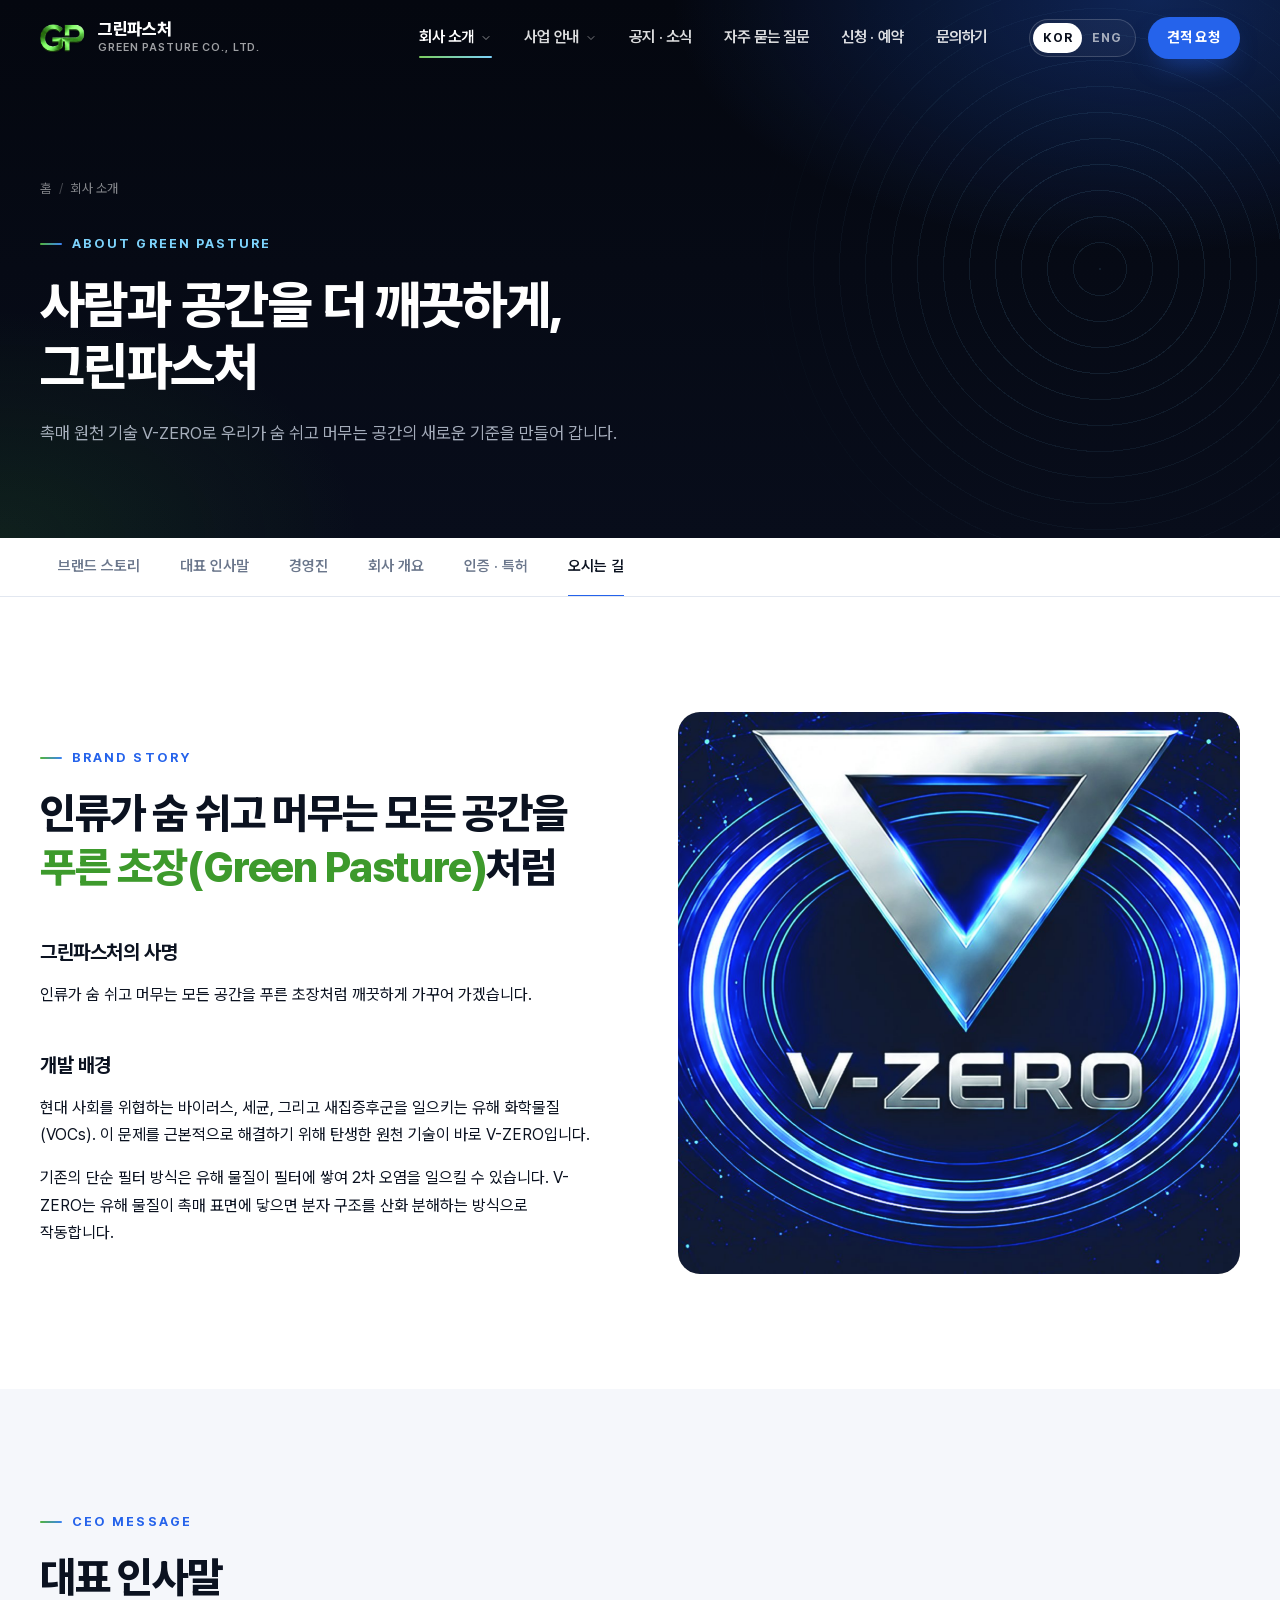
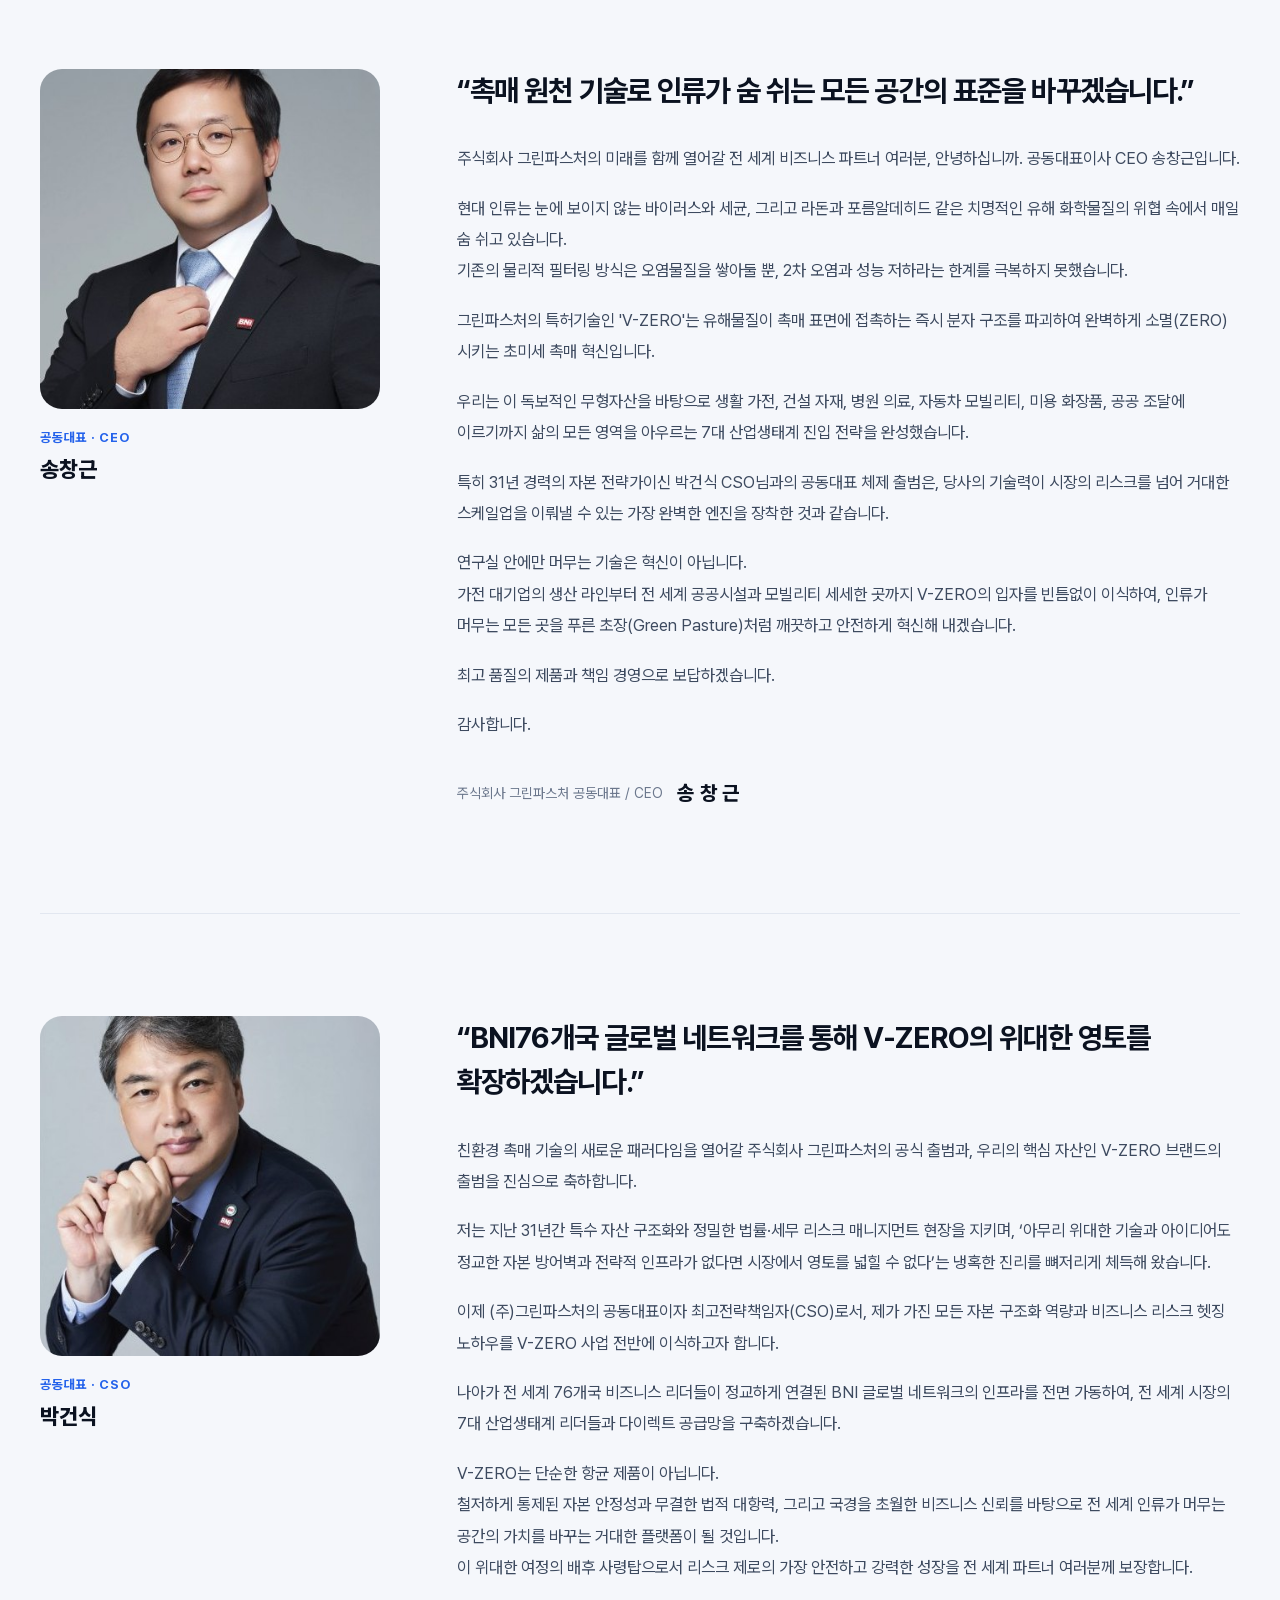
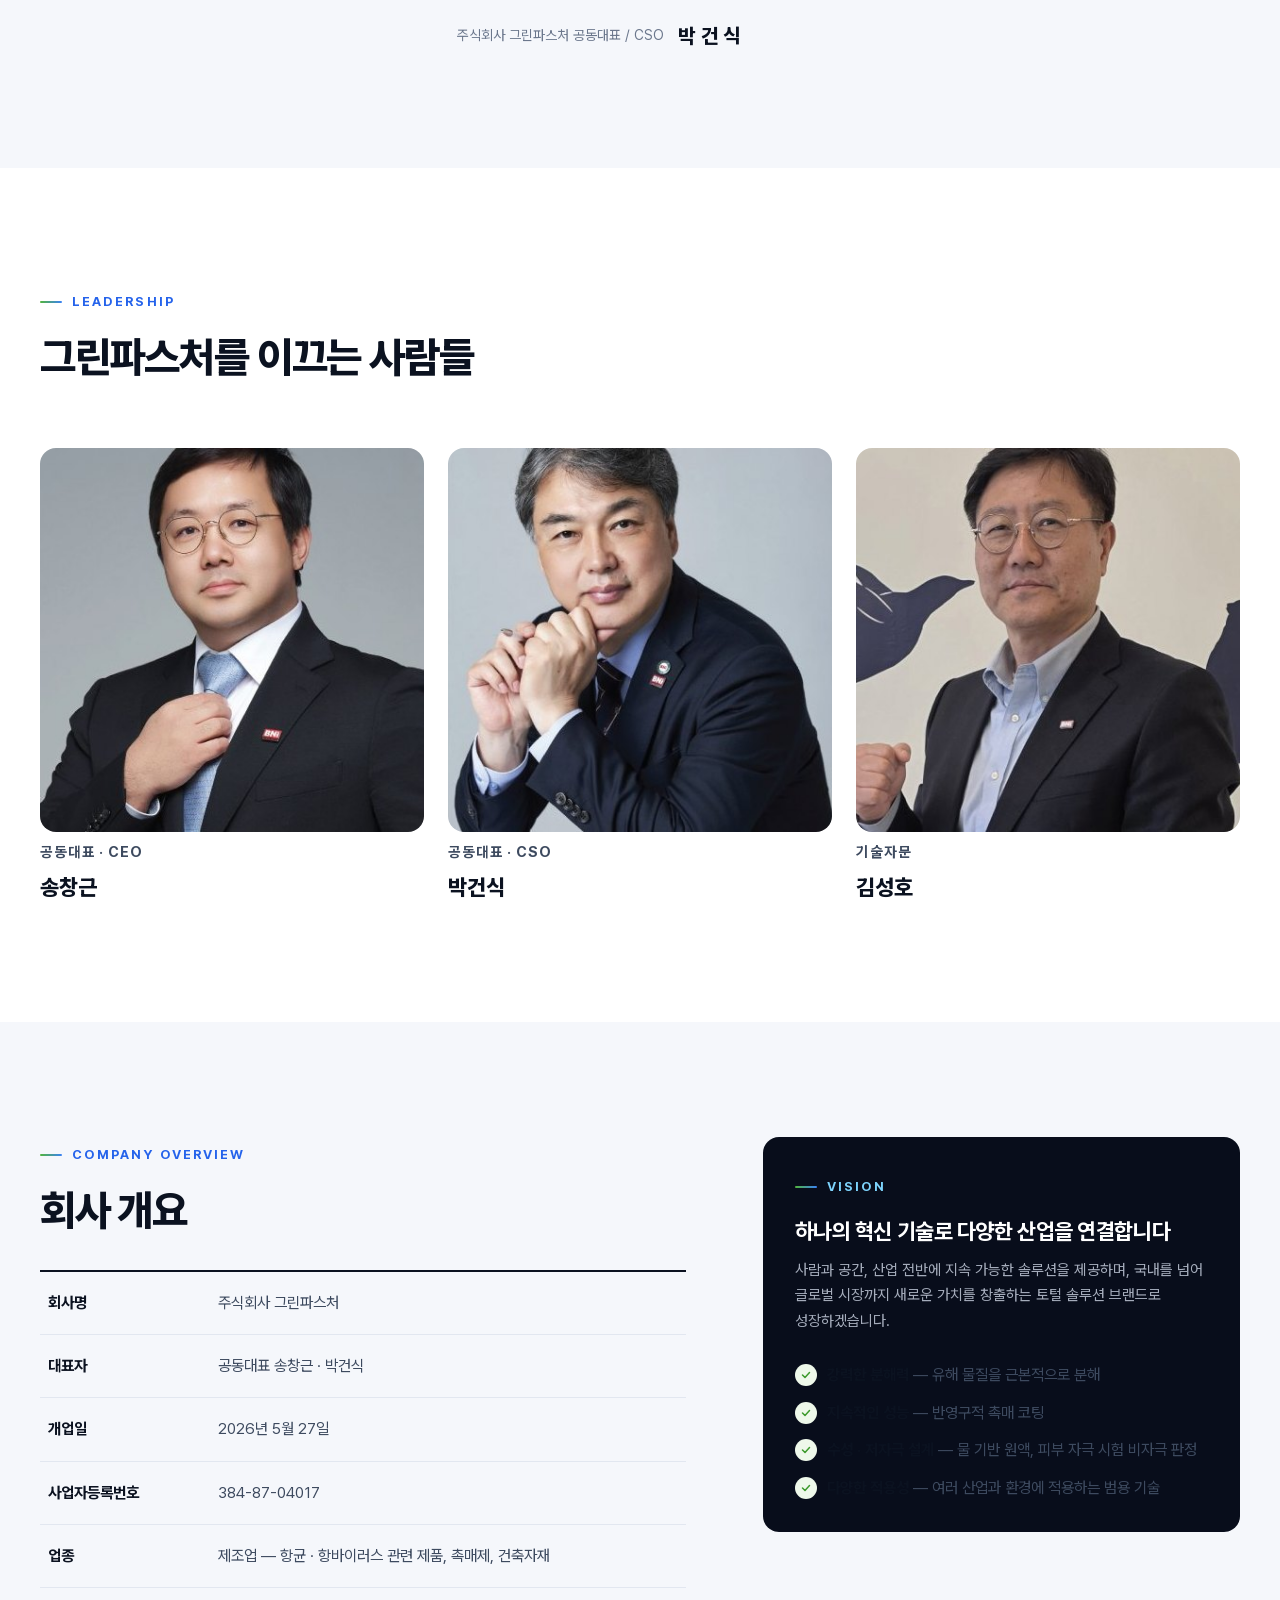
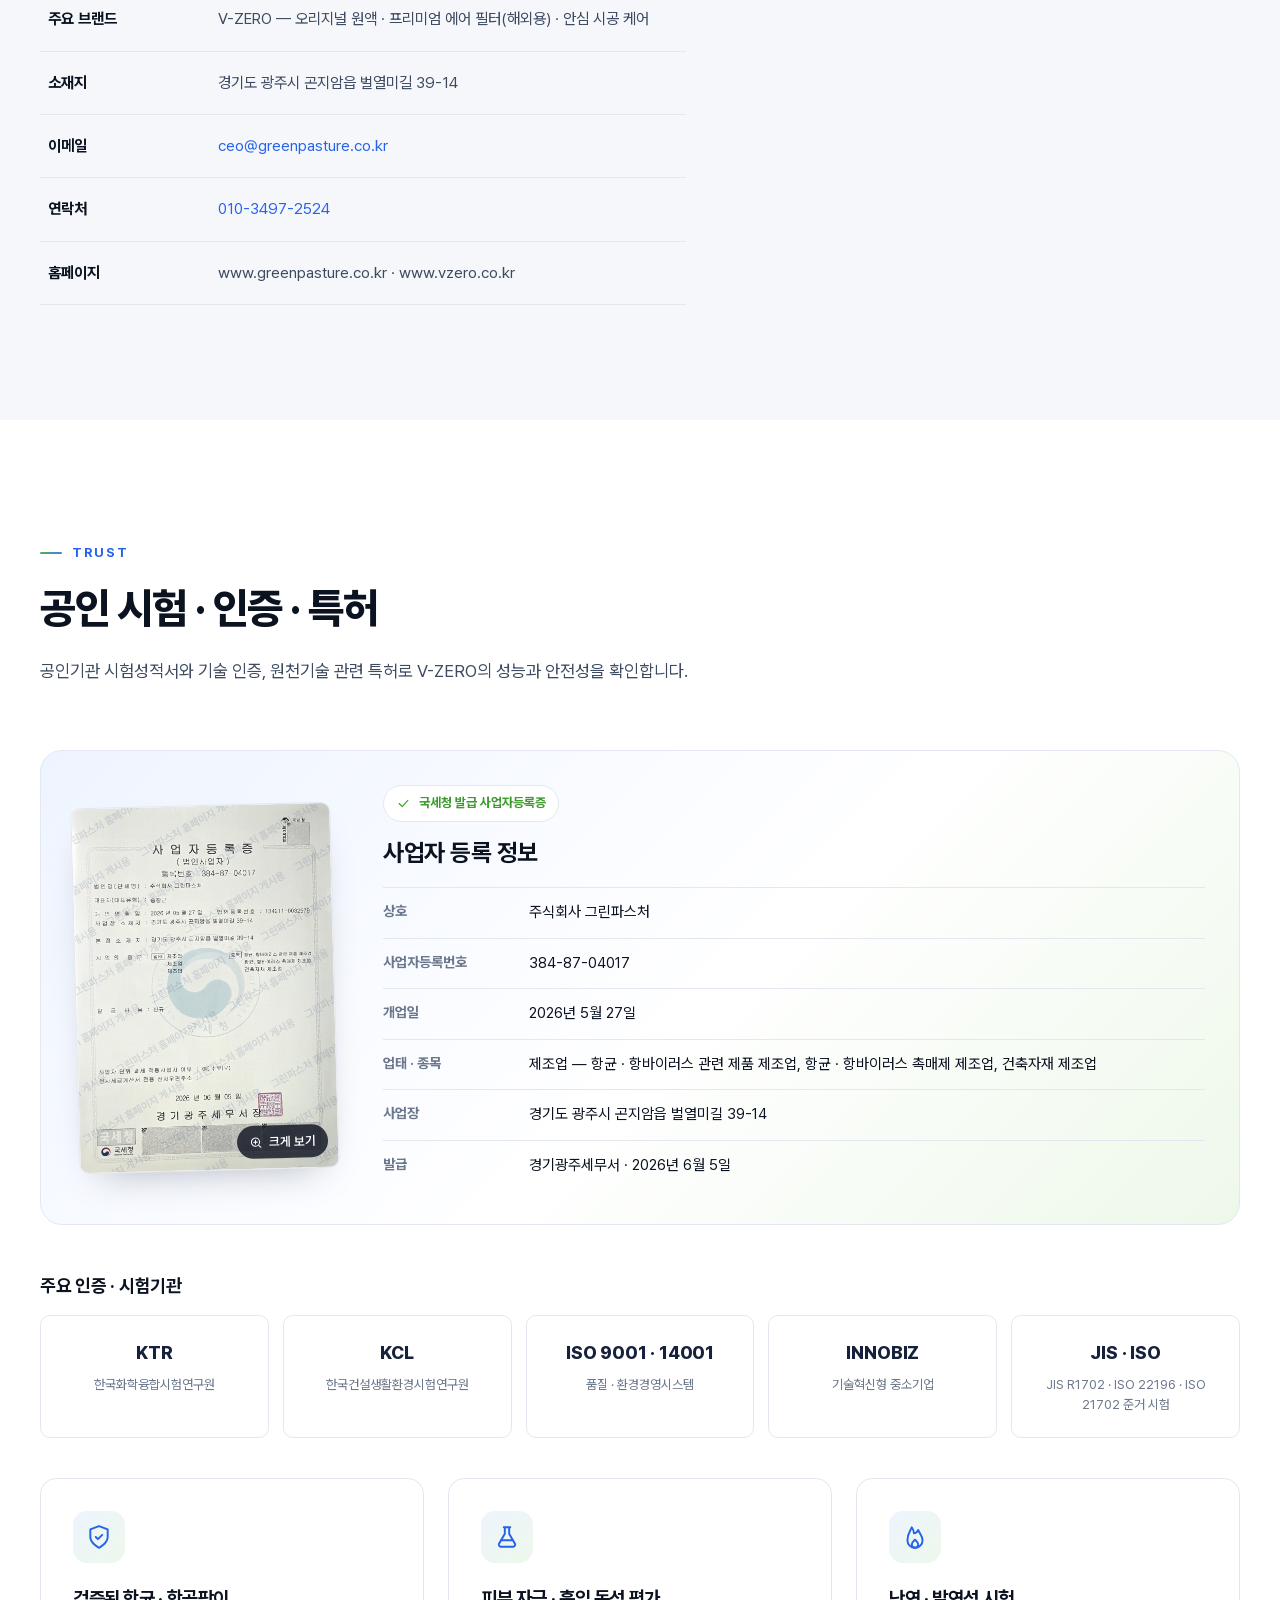
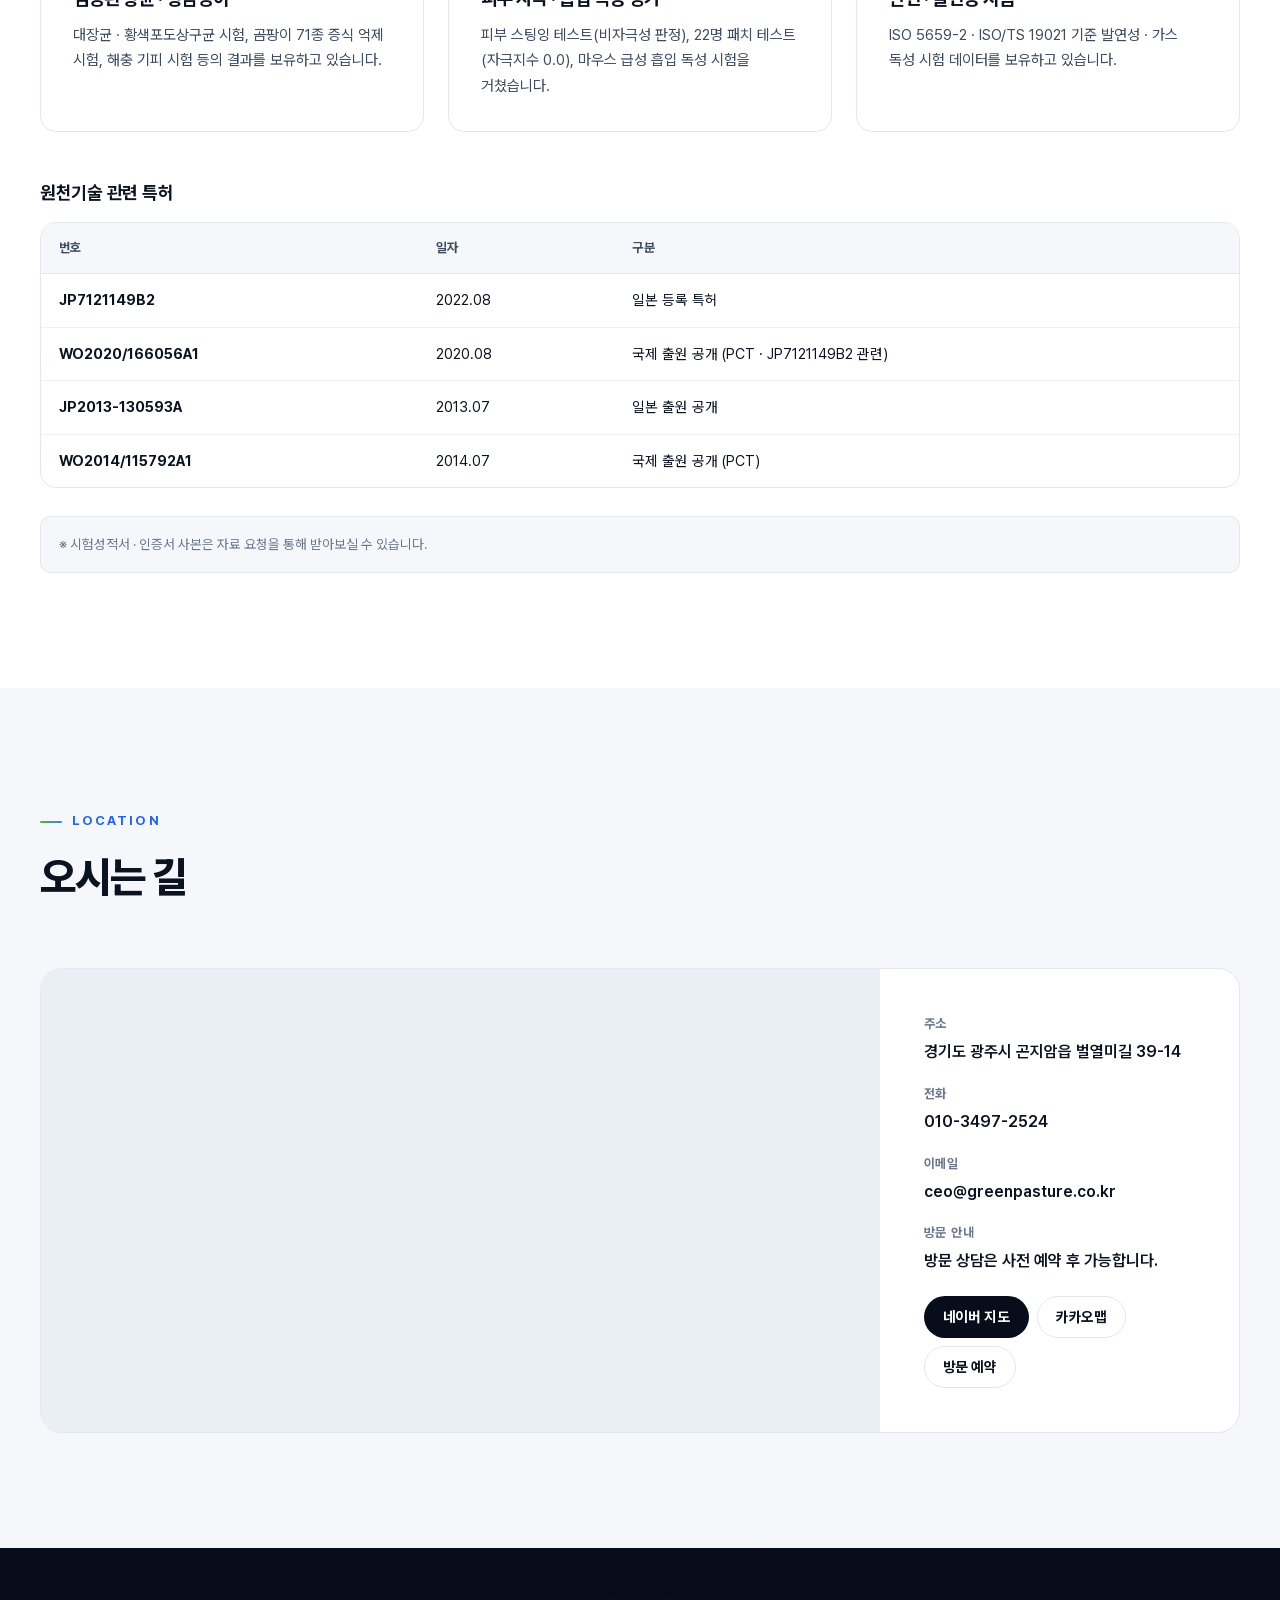
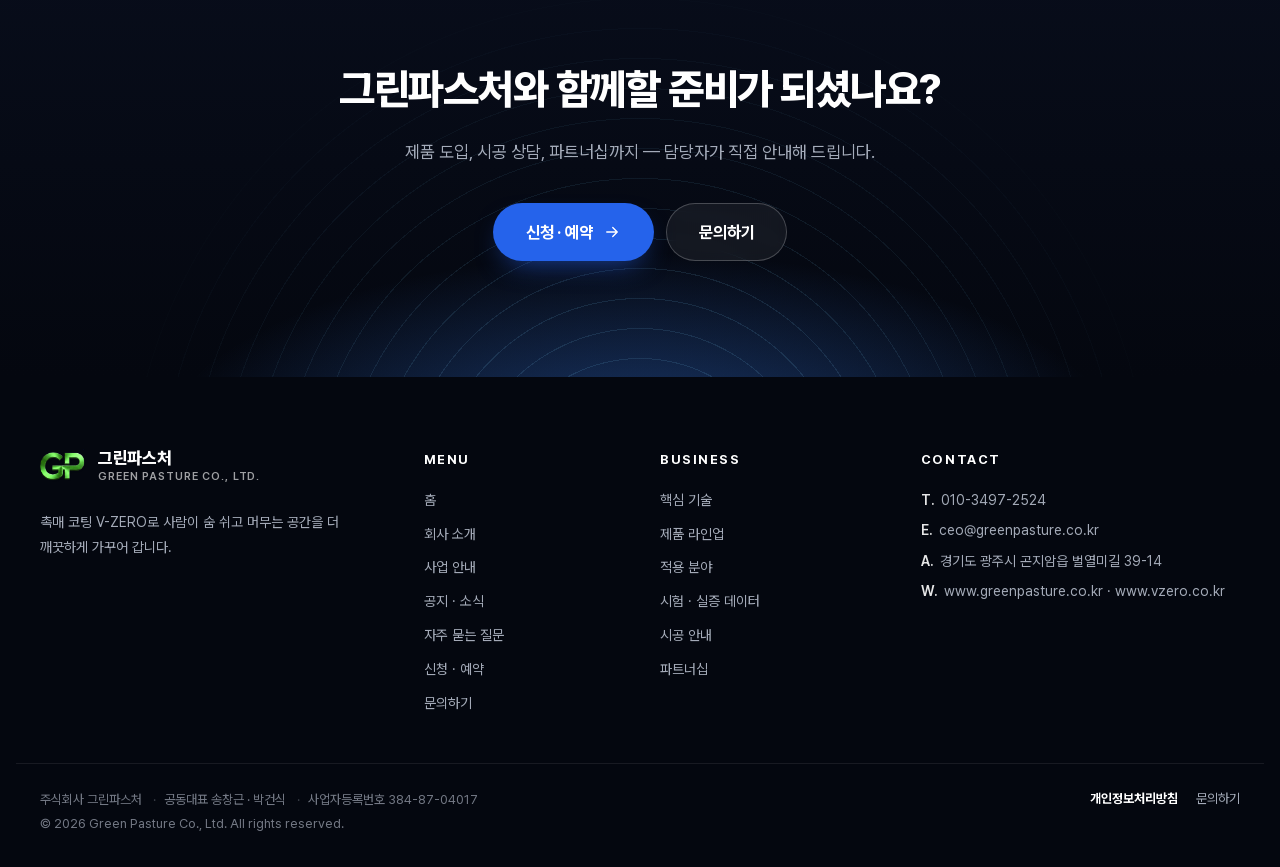
==== commit 52a6b69e: "'나노' · 성분 표기 삭제, 필터는 해외용으로 표기 (대표님 답 반영) - 전 페이지 · 소식 글 · 푸터 · 이미지 설명 · 검색용 정보 · 공유 이미지에서 '나노 / nano" ====
--- a/about.html
+++ b/about.html
@@ -20,7 +20,7 @@
 <meta name="theme-color" content="#080d1b">
 <script>(function(){var d=document.documentElement;d.classList.remove('no-js');try{var q=new URLSearchParams(location.search).get('lang');var l=q||localStorage.getItem('gp-lang');if(l==='en')d.lang='en';}catch(e){}})();</script>
 <link rel="stylesheet" href="assets/fonts/pretendard/pretendard.css">
-<link rel="stylesheet" href="assets/css/style.css?v=3">
+<link rel="stylesheet" href="assets/css/style.css?v=4">
 </head>
 <body>
 <a class="skip-link" href="#main">본문 바로가기</a>
@@ -36,7 +36,7 @@
       </nav>
       <span class="eyebrow">About Green Pasture</span>
       <h1 class="h1"><span data-lang="ko">사람과 공간을 더 깨끗하게,<br>그린파스처</span><span data-lang="en">Cleaner spaces for people —<br>Green Pasture</span></h1>
-      <p class="lead"><span data-lang="ko">나노 촉매 원천 기술 V-ZERO로 우리가 숨 쉬고 머무는 공간의 새로운 기준을 만들어 갑니다.</span><span data-lang="en">With V-ZERO nano-catalyst technology, we are setting a new standard for the spaces where we live and breathe.</span></p>
+      <p class="lead"><span data-lang="ko">촉매 원천 기술 V-ZERO로 우리가 숨 쉬고 머무는 공간의 새로운 기준을 만들어 갑니다.</span><span data-lang="en">With V-ZERO catalyst technology, we are setting a new standard for the spaces where we live and breathe.</span></p>
     </div>
   </section>
 
@@ -75,6 +75,7 @@
 
   <!-- ============ 대표 인사말 ============
        두 분이 보내 주신 원고를 글자 그대로 옮겼습니다 (표기 2곳만 정리: cso님 → CSO님, 비지니스 → 비즈니스 / 따옴표는 인쇄용 모양).
+       2026-10-01 대표님 요청 "모든 문구에서 '나노' 삭제"에 따라 인사말의 '나노' 4곳도 뺐습니다.
        data-tbd 가 붙은 구절은 광고 표현 · 사실 확인이 필요한 곳입니다. 대표님 확인이 끝나면 속성만 지우십시오.
        영문은 제작사 번역본입니다. -->
   <section class="section section--soft" id="message" aria-labelledby="msgTitle">
@@ -92,19 +93,19 @@
         </div>
         <div class="reveal" data-delay="1">
           <h3 class="message__quote" id="msgCeoQuote">
-            <span data-lang="ko">“나노 촉매 원천 기술로 인류가 숨 쉬는 모든 공간의 표준을 바꾸겠습니다.”</span>
-            <span data-lang="en">“With our core nano-catalyst technology, we will change the standard of every space where people breathe.”</span>
+            <span data-lang="ko">“촉매 원천 기술로 인류가 숨 쉬는 모든 공간의 표준을 바꾸겠습니다.”</span>
+            <span data-lang="en">“With our core catalyst technology, we will change the standard of every space where people breathe.”</span>
           </h3>
           <div class="message__body">
             <div data-lang="ko">
               <p>주식회사 그린파스처의 미래를 함께 열어갈 전 세계 비즈니스 파트너 여러분, 안녕하십니까. 공동대표이사 CEO 송창근입니다.</p>
               <p>현대 인류는 눈에 보이지 않는 바이러스와 세균, 그리고 <span data-tbd="[광고 표현] 받은 시험 자료에 라돈 관련 데이터가 없습니다. 라돈은 방사성 기체라 촉매로 분해되는 물질이 아니어서, 바로 뒤 문단('유해물질을 … 소멸')과 이어 읽으면 V-ZERO가 라돈을 없앤다는 뜻으로 받아들여질 수 있습니다. '치명적인'도 과장 표현입니다. (포름알데히드는 분해 시험 자료가 있음)">라돈과 포름알데히드 같은 치명적인 유해 화학물질</span>의 위협 속에서 매일 숨 쉬고 있습니다.<br>
               기존의 물리적 필터링 방식은 오염물질을 쌓아둘 뿐, 2차 오염과 성능 저하라는 한계를 극복하지 못했습니다.</p>
-              <p><span data-tbd="[특허 표시] 특허 권리자(출원인)가 주식회사 그린파스처인지, 또는 사용 권한(실시권 · 라이선스)이 있는지 확인이 필요합니다. 특허가 아닌 것을 광고에 특허로 표시하면 특허법상 허위표시가 될 수 있습니다. 특허번호 확인 후 게시를 권합니다.">그린파스처의 특허기술인 'V-ZERO'</span>는 유해물질이 촉매 표면에 접촉하는 즉시 분자 구조를 파괴하여 <span data-tbd="[광고 표현] '완벽하게 소멸'은 절대적 표현입니다. 시험성적서의 감소율(예: 99.9% 등)은 시험 조건에서의 결과라 '완벽'을 뒷받침하지 못합니다. 거짓 · 과장 광고로 볼 수 있습니다.">완벽하게 소멸(ZERO) 시키는</span> 초미세 나노 촉매 혁신입니다.</p>
+              <p><span data-tbd="[특허 표시] 특허 권리자(출원인)가 주식회사 그린파스처인지, 또는 사용 권한(실시권 · 라이선스)이 있는지 확인이 필요합니다. 특허가 아닌 것을 광고에 특허로 표시하면 특허법상 허위표시가 될 수 있습니다. 특허번호 확인 후 게시를 권합니다.">그린파스처의 특허기술인 'V-ZERO'</span>는 유해물질이 촉매 표면에 접촉하는 즉시 분자 구조를 파괴하여 <span data-tbd="[광고 표현] '완벽하게 소멸'은 절대적 표현입니다. 시험성적서의 감소율(예: 99.9% 등)은 시험 조건에서의 결과라 '완벽'을 뒷받침하지 못합니다. 거짓 · 과장 광고로 볼 수 있습니다.">완벽하게 소멸(ZERO) 시키는</span> 초미세 촉매 혁신입니다.</p>
               <p>우리는 이 독보적인 무형자산을 바탕으로 생활 가전, 건설 자재, 병원 의료, 자동차 모빌리티, 미용 화장품, 공공 조달에 이르기까지 삶의 모든 영역을 아우르는 7대 산업생태계 진입 전략을 완성했습니다.</p>
               <p>특히 31년 경력의 자본 전략가이신 박건식 CSO님과의 공동대표 체제 출범은, 당사의 기술력이 시장의 리스크를 넘어 거대한 스케일업을 이뤄낼 수 있는 <span data-tbd="[표현 · 낮은 위험] 회사 체제에 대한 비유라 제품 광고 위험은 낮지만 '가장 완벽한'은 최상급 표현입니다.">가장 완벽한 엔진</span>을 장착한 것과 같습니다.</p>
               <p>연구실 안에만 머무는 기술은 혁신이 아닙니다.<br>
-              가전 대기업의 생산 라인부터 전 세계 공공시설과 모빌리티 세세한 곳까지 V-ZERO의 나노 입자를 빈틈없이 이식하여, 인류가 머무는 모든 곳을 푸른 초장(Green Pasture)처럼 <span data-tbd="[광고 표현] 코팅 제품 광고에서 '안전'은 생활화학제품 표시 · 광고 기준상 조심해야 하는 단어입니다. '가전 대기업의 생산 라인'은 실제 공급 · 계약이 없다면 계획으로 읽히도록 두는 것이 안전합니다(현재 문장은 '~하겠습니다'라 계획 표현).">깨끗하고 안전하게</span> 혁신해 내겠습니다.</p>
+              가전 대기업의 생산 라인부터 전 세계 공공시설과 모빌리티 세세한 곳까지 V-ZERO의 입자를 빈틈없이 이식하여, 인류가 머무는 모든 곳을 푸른 초장(Green Pasture)처럼 <span data-tbd="[광고 표현] 코팅 제품 광고에서 '안전'은 생활화학제품 표시 · 광고 기준상 조심해야 하는 단어입니다. '가전 대기업의 생산 라인'은 실제 공급 · 계약이 없다면 계획으로 읽히도록 두는 것이 안전합니다(현재 문장은 '~하겠습니다'라 계획 표현).">깨끗하고 안전하게</span> 혁신해 내겠습니다.</p>
               <p>최고 품질의 제품과 책임 경영으로 보답하겠습니다.</p>
               <p>감사합니다.</p>
             </div>
@@ -112,11 +113,11 @@
               <p>To our business partners around the world who will open the future of Green Pasture Co., Ltd. together with us — greetings. I am Song Chang-geun, Co-CEO.</p>
               <p>People today breathe every day under the threat of invisible viruses and bacteria, and of <span data-tbd="[광고 표현] 국문 '라돈과 포름알데히드 같은 치명적인 유해 화학물질'과 같은 문제">deadly harmful chemicals such as radon and formaldehyde</span>.<br>
               Conventional physical filtration only accumulates contaminants and has not overcome the limits of secondary contamination and declining performance.</p>
-              <p><span data-tbd="[특허 표시] 국문 '그린파스처의 특허기술'과 같은 문제">Green Pasture's patented technology, 'V-ZERO',</span> is an ultra-fine nano-catalyst innovation that destroys the molecular structure of harmful substances the instant they touch the catalyst surface, <span data-tbd="[광고 표현] 국문 '완벽하게 소멸'과 같은 문제">eliminating them completely (ZERO)</span>.</p>
+              <p><span data-tbd="[특허 표시] 국문 '그린파스처의 특허기술'과 같은 문제">Green Pasture's patented technology, 'V-ZERO',</span> is an ultra-fine catalyst innovation that destroys the molecular structure of harmful substances the instant they touch the catalyst surface, <span data-tbd="[광고 표현] 국문 '완벽하게 소멸'과 같은 문제">eliminating them completely (ZERO)</span>.</p>
               <p>Building on this unique intangible asset, we have completed our strategy for entering seven industry ecosystems that span every area of life — from home appliances, construction materials, hospitals and healthcare, automotive mobility and beauty and cosmetics to public procurement.</p>
               <p>In particular, launching our co-CEO structure with CSO Park Geon-sik, a capital strategist with 31 years of experience, is like equipping our technology with <span data-tbd="[표현 · 낮은 위험] 국문 '가장 완벽한 엔진'">the most perfect engine</span> to rise above market risk and achieve a major scale-up.</p>
               <p>Technology that stays in the laboratory is not innovation.<br>
-              From the production lines of major appliance makers to public facilities and every corner of mobility around the world, we will embed V-ZERO nano-particles without gaps, and transform every place where people stay to be <span data-tbd="[광고 표현] 국문 '깨끗하고 안전하게'와 같은 문제">clean and safe</span>, like a green pasture.</p>
+              From the production lines of major appliance makers to public facilities and every corner of mobility around the world, we will embed V-ZERO particles without gaps, and transform every place where people stay to be <span data-tbd="[광고 표현] 국문 '깨끗하고 안전하게'와 같은 문제">clean and safe</span>, like a green pasture.</p>
               <p>We will repay you with products of the highest quality and responsible management.</p>
               <p>Thank you.</p>
             </div>
@@ -141,7 +142,7 @@
           </h3>
           <div class="message__body">
             <div data-lang="ko">
-              <p><span data-tbd="[광고 표현] '친환경'은 환경성을 입증할 인증 · 근거가 없으면 쓰지 말아야 하는 표현입니다(친환경 위장표시). 앞선 검수에서 홈페이지 다른 곳의 '친환경'은 뺐습니다.">친환경 나노 촉매 기술</span>의 새로운 패러다임을 열어갈 주식회사 그린파스처의 공식 출범과, 우리의 핵심 자산인 V-ZERO 브랜드의 출범을 진심으로 축하합니다.</p>
+              <p><span data-tbd="[광고 표현] '친환경'은 환경성을 입증할 인증 · 근거가 없으면 쓰지 말아야 하는 표현입니다(친환경 위장표시). 앞선 검수에서 홈페이지 다른 곳의 '친환경'은 뺐습니다.">친환경 촉매 기술</span>의 새로운 패러다임을 열어갈 주식회사 그린파스처의 공식 출범과, 우리의 핵심 자산인 V-ZERO 브랜드의 출범을 진심으로 축하합니다.</p>
               <p>저는 지난 31년간 특수 자산 구조화와 정밀한 법률·세무 리스크 매니지먼트 현장을 지키며, ‘아무리 위대한 기술과 아이디어도 정교한 자본 방어벽과 전략적 인프라가 없다면 시장에서 영토를 넓힐 수 없다’는 냉혹한 진리를 뼈저리게 체득해 왔습니다.</p>
               <p>이제 (주)그린파스처의 공동대표이자 최고전략책임자(CSO)로서, 제가 가진 모든 자본 구조화 역량과 비즈니스 리스크 헷징 노하우를 V-ZERO 사업 전반에 이식하고자 합니다.</p>
               <p>나아가 전 세계 76개국 비즈니스 리더들이 정교하게 연결된 <span data-tbd="[상표 · 제휴 표시] 'BNI 글로벌 네트워크의 인프라를 전면 가동'은 회사가 BNI 조직을 동원할 수 있다는 뜻으로 읽힙니다. BNI 측 허락 · 공식 제휴가 없다면 문제될 수 있습니다. '다이렉트 공급망을 구축하겠습니다'는 계획 표현이라 위험이 낮습니다.">BNI 글로벌 네트워크의 인프라를 전면 가동</span>하여, 전 세계 시장의 7대 산업생태계 리더들과 다이렉트 공급망을 구축하겠습니다.</p>
@@ -150,7 +151,7 @@
               이 위대한 여정의 배후 사령탑으로서 <span data-tbd="[가장 위험] '리스크 제로 … 성장을 … 보장합니다'는 성장 · 수익을 약속하는 문장입니다. 대리점 · 투자 파트너 모집 페이지와 함께 읽히면 투자 권유 · 가맹 모집 시 수익 보장 표현으로 문제될 수 있습니다. 게시 전 반드시 수정을 권합니다.">리스크 제로의 가장 안전하고 강력한 성장을 전 세계 파트너 여러분께 보장합니다</span>.</p>
             </div>
             <div data-lang="en" data-tbd="영문은 제작사가 원문 의미 그대로 옮긴 번역본입니다. 대표님 확인 후 확정하세요. 국문에서 표시한 구절은 영문에도 같은 문제가 있습니다.">
-              <p>I sincerely congratulate Green Pasture Co., Ltd. on its official launch as it opens a new paradigm in <span data-tbd="[광고 표현] 국문 '친환경'과 같은 문제">eco-friendly nano-catalyst technology</span>, and on the launch of V-ZERO, our core asset.</p>
+              <p>I sincerely congratulate Green Pasture Co., Ltd. on its official launch as it opens a new paradigm in <span data-tbd="[광고 표현] 국문 '친환경'과 같은 문제">eco-friendly catalyst technology</span>, and on the launch of V-ZERO, our core asset.</p>
               <p>For the past 31 years I have stood in the field of special-asset structuring and precise legal and tax risk management, and I have learned the hard way a harsh truth: ‘however great a technology or idea may be, it cannot expand its territory in the market without a sophisticated capital defense and strategic infrastructure.’</p>
               <p>Now, as Co-CEO and Chief Strategy Officer (CSO) of Green Pasture, I intend to bring all of my capital-structuring capabilities and business risk-hedging know-how to every part of the V-ZERO business.</p>
               <p>Furthermore, by <span data-tbd="[상표 · 제휴 표시] 국문 'BNI … 전면 가동'과 같은 문제">fully mobilizing the infrastructure of the BNI global network</span>, which closely connects business leaders in 76 countries, we will build direct supply chains with the leaders of seven industry ecosystems in markets around the world.</p>
@@ -214,7 +215,7 @@
             <tr><th scope="row"><span data-lang="ko">업종</span><span data-lang="en">Industry</span></th>
               <td><span data-lang="ko">제조업 — 항균 · 항바이러스 관련 제품, 촉매제, 건축자재</span><span data-lang="en">Manufacturing — antibacterial &amp; antiviral products and catalysts, building materials</span></td></tr>
             <tr><th scope="row"><span data-lang="ko">주요 브랜드</span><span data-lang="en">Brand</span></th>
-              <td>V-ZERO — <span data-lang="ko">오리지널 원액 · 프리미엄 에어 필터 · 안심 시공 케어</span><span data-lang="en">Original Solution · Premium Air Filter · Coating Care</span></td></tr>
+              <td>V-ZERO — <span data-lang="ko">오리지널 원액 · 프리미엄 에어 필터(해외용) · 안심 시공 케어</span><span data-lang="en">Original Solution · Premium Air Filter (overseas) · Coating Care</span></td></tr>
             <tr><th scope="row"><span data-lang="ko">소재지</span><span data-lang="en">Address</span></th>
               <td><span data-lang="ko">경기도 광주시 곤지암읍 벌열미길 39-14</span><span data-lang="en">39-14, Beoryeolmi-gil, Gonjiam-eup, Gwangju-si, Gyeonggi-do, Republic of Korea</span></td></tr>
             <tr><th scope="row"><span data-lang="ko">이메일</span><span data-lang="en">E-mail</span></th>
@@ -233,7 +234,7 @@
           <p style="color:var(--on-dark-soft)"><span data-lang="ko">사람과 공간, 산업 전반에 지속 가능한 솔루션을 제공하며, 국내를 넘어 글로벌 시장까지 새로운 가치를 창출하는 토털 솔루션 브랜드로 성장하겠습니다.</span><span data-lang="en">We provide sustainable solutions for people, spaces and industries, and aim to grow into a total-solution brand creating new value in Korea and around the world.</span></p>
           <ul class="checks">
             <li><span data-lang="ko"><strong>강력한 분해력</strong> — 유해 물질을 근본적으로 분해</span><span data-lang="en"><strong>Decomposition</strong> — breaking down contaminants at the source</span></li>
-            <li><span data-lang="ko"><strong>지속적인 성능</strong> — 반영구적 나노 촉매 코팅</span><span data-lang="en"><strong>Durability</strong> — long-lasting nano-catalyst coating</span></li>
+            <li><span data-lang="ko"><strong>지속적인 성능</strong> — 반영구적 촉매 코팅</span><span data-lang="en"><strong>Durability</strong> — long-lasting catalyst coating</span></li>
             <li><span data-lang="ko"><strong>수성 · 저자극 설계</strong> — 물 기반 원액, 피부 자극 시험 비자극 판정</span><span data-lang="en"><strong>Water-based</strong> — rated non-irritating in skin tests</span></li>
             <li><span data-lang="ko"><strong>다양한 적용성</strong> — 여러 산업과 환경에 적용하는 범용 기술</span><span data-lang="en"><strong>Versatility</strong> — applicable across industries</span></li>
           </ul>
@@ -305,15 +306,15 @@
         <div class="table-wrap" tabindex="0" data-tbd="특허 권리자(출원인)와 그린파스처의 사용 권한(라이선스 · 실시권) 확인이 필요합니다. 권리 관계에 맞게 제목과 문구를 조정하세요.">
           <table class="data-table">
             <thead><tr>
-              <th scope="col"><span data-lang="ko">특허 번호</span><span data-lang="en">Number</span></th>
+              <th scope="col"><span data-lang="ko">번호</span><span data-lang="en">Number</span></th>
               <th scope="col"><span data-lang="ko">일자</span><span data-lang="en">Date</span></th>
-              <th scope="col"><span data-lang="ko">내용 요약</span><span data-lang="en">Summary</span></th>
+              <th scope="col"><span data-lang="ko">구분</span><span data-lang="en">Type</span></th>
             </tr></thead>
             <tbody>
-              <tr><th scope="row">JP7121149B2</th><td>2022.08</td><td><span data-lang="ko">WO₃ · SiO₂ · SnO₂ · Mo · Se · Pt(5nm 이하) + 그래핀 코팅제 — 핵심 조성</span><span data-lang="en">WO₃ · SiO₂ · SnO₂ · Mo · Se · Pt (≤5nm) + graphene coating — core composition</span></td></tr>
-              <tr><th scope="row">WO2020/166056A1</th><td>2020.08</td><td><span data-lang="ko">JP7121149B2 PCT 국제 공개 (WIPO)</span><span data-lang="en">PCT international publication of JP7121149B2 (WIPO)</span></td></tr>
-              <tr><th scope="row">JP2013-130593A</th><td>2013.07</td><td><span data-lang="ko">SnO₂ 분산액 + SiO₂ 알코올계 도포액</span><span data-lang="en">SnO₂ dispersion + SiO₂ alcohol-based coating liquid</span></td></tr>
-              <tr><th scope="row">WO2014/115792A1</th><td>2014.07</td><td><span data-lang="ko">PET 기재용 SiO₂ / ITO 투명 도전막</span><span data-lang="en">SiO₂ / ITO transparent conductive film for PET substrates</span></td></tr>
+              <tr><th scope="row">JP7121149B2</th><td>2022.08</td><td><span data-lang="ko">일본 등록 특허</span><span data-lang="en">Granted patent (Japan)</span></td></tr>
+              <tr><th scope="row">WO2020/166056A1</th><td>2020.08</td><td><span data-lang="ko">국제 출원 공개 (PCT · JP7121149B2 관련)</span><span data-lang="en">PCT application publication (related to JP7121149B2)</span></td></tr>
+              <tr><th scope="row">JP2013-130593A</th><td>2013.07</td><td><span data-lang="ko">일본 출원 공개</span><span data-lang="en">Published application (Japan)</span></td></tr>
+              <tr><th scope="row">WO2014/115792A1</th><td>2014.07</td><td><span data-lang="ko">국제 출원 공개 (PCT)</span><span data-lang="en">PCT application publication</span></td></tr>
             </tbody>
           </table>
         </div>
@@ -367,6 +368,6 @@
 </main>
 
 <div id="footer-slot"></div>
-<script src="assets/js/site.js?v=3"></script>
+<script src="assets/js/site.js?v=4"></script>
 </body>
 </html>
--- a/assets/css/style.css
+++ b/assets/css/style.css
@@ -715,7 +715,10 @@
 .data-table td.col-hl { font-weight: 700; color: var(--blue-700); }
 .data-table .src { font-size: 13px; color: var(--muted); }
 
-.binder { display: grid; grid-template-columns: repeat(4, minmax(0, 1fr)); gap: 16px; }
+.badge--export { display: inline-flex; align-items: center; gap: 6px; background: #fff7ed; color: #c2410c; border-color: #fed7aa; }
+.badge--export svg { width: 14px; height: 14px; }
+.h3__note, .product__note { font-size: .62em; font-weight: 700; color: #c2410c; letter-spacing: 0; vertical-align: middle; }
+.binder { display: grid; grid-template-columns: repeat(3, minmax(0, 1fr)); gap: 16px; }
 .binder .card { padding: 26px; }
 .binder__value { font-size: 28px; font-weight: 800; letter-spacing: -0.03em; color: var(--blue-600); line-height: 1.1; }
 .binder__value small { font-size: 14px; font-weight: 700; margin-left: 2px; }
@@ -1433,7 +1436,7 @@
   .faq-cats { position: static; display: flex; flex-wrap: wrap; gap: 8px; }
   .faq-cats button { border: 1px solid var(--line); border-radius: 999px; padding: 9px 16px; font-size: 14px; }
   .aside-card { position: static; }
-  .grid--4, .values, .binder, .conditions { grid-template-columns: repeat(2, minmax(0, 1fr)); }
+  .grid--4, .values, .conditions { grid-template-columns: repeat(2, minmax(0, 1fr)); }
   .contact-cards { grid-template-columns: repeat(2, minmax(0, 1fr)); }
   .grid--3, .apps, .apps--4, .news-list, .paths, .leaders, .sectors { grid-template-columns: repeat(2, minmax(0, 1fr)); }
   .section__head--split { flex-direction: column; align-items: flex-start; }
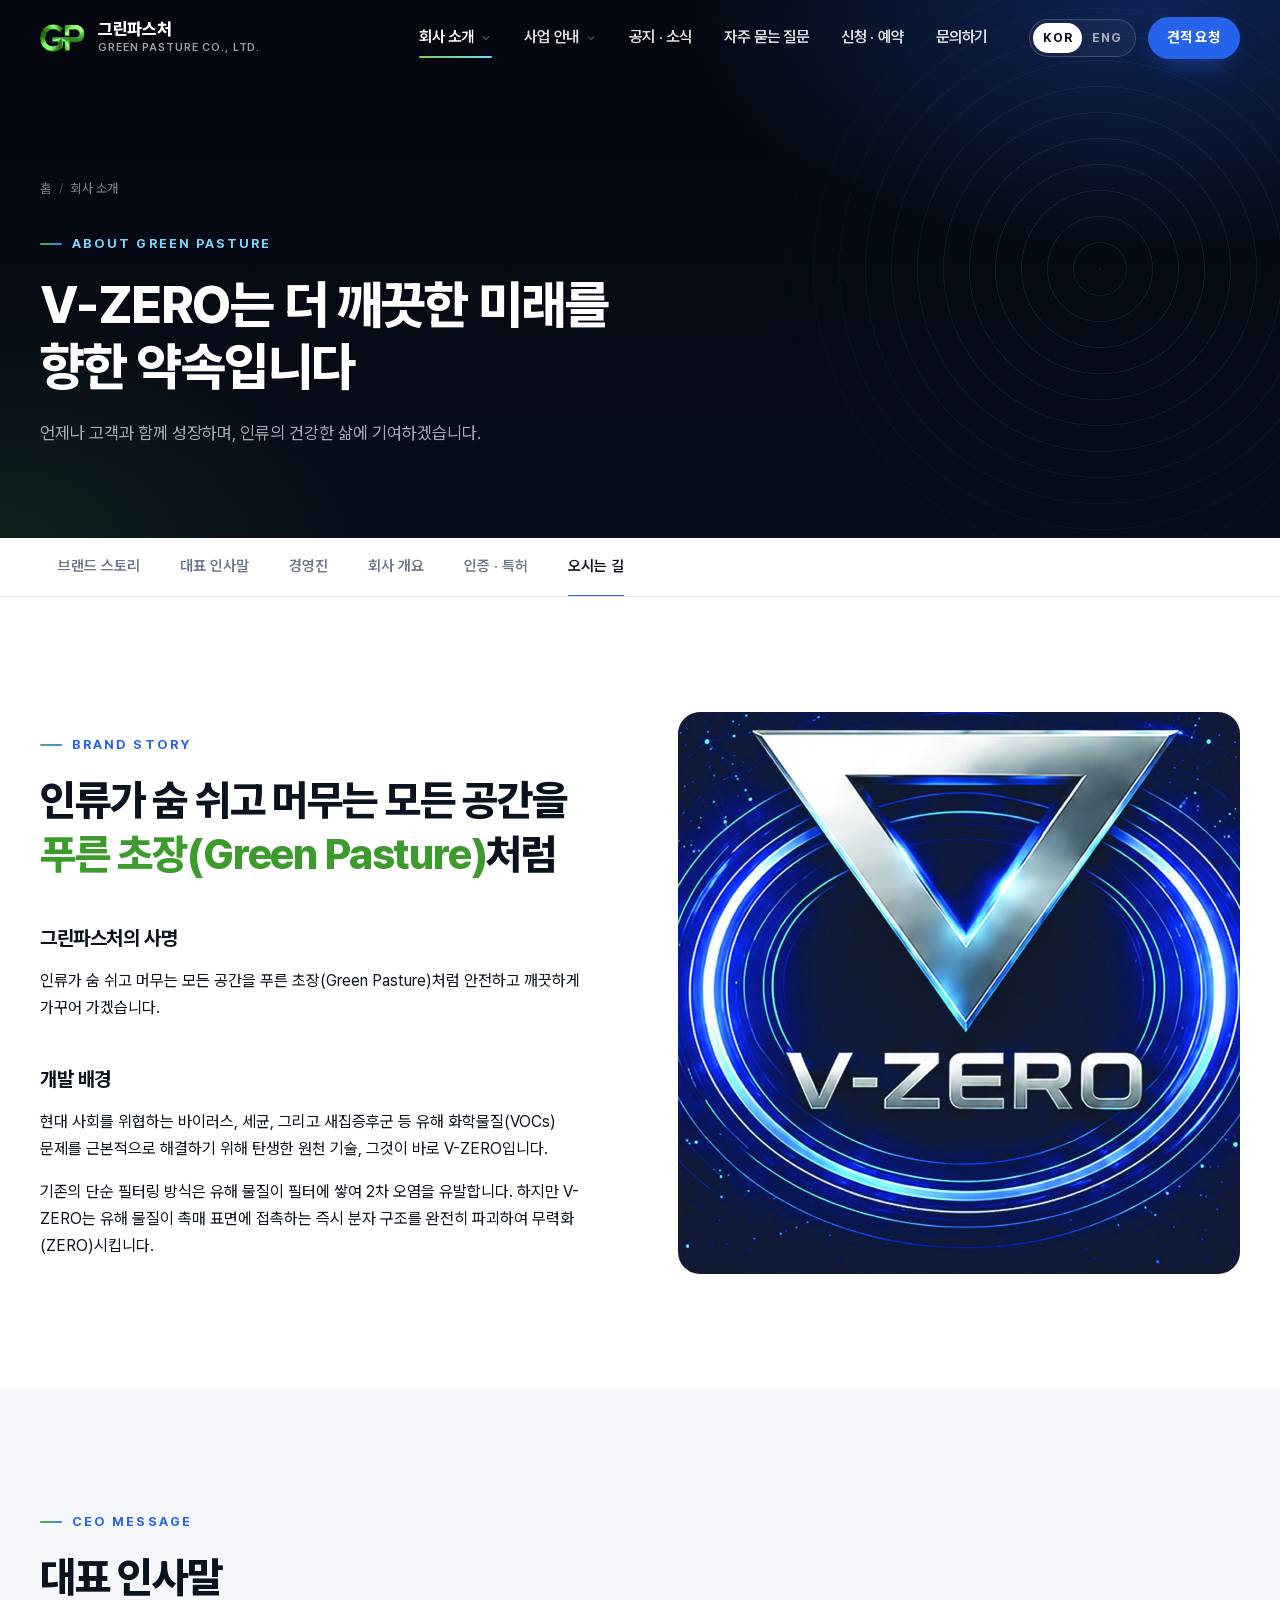
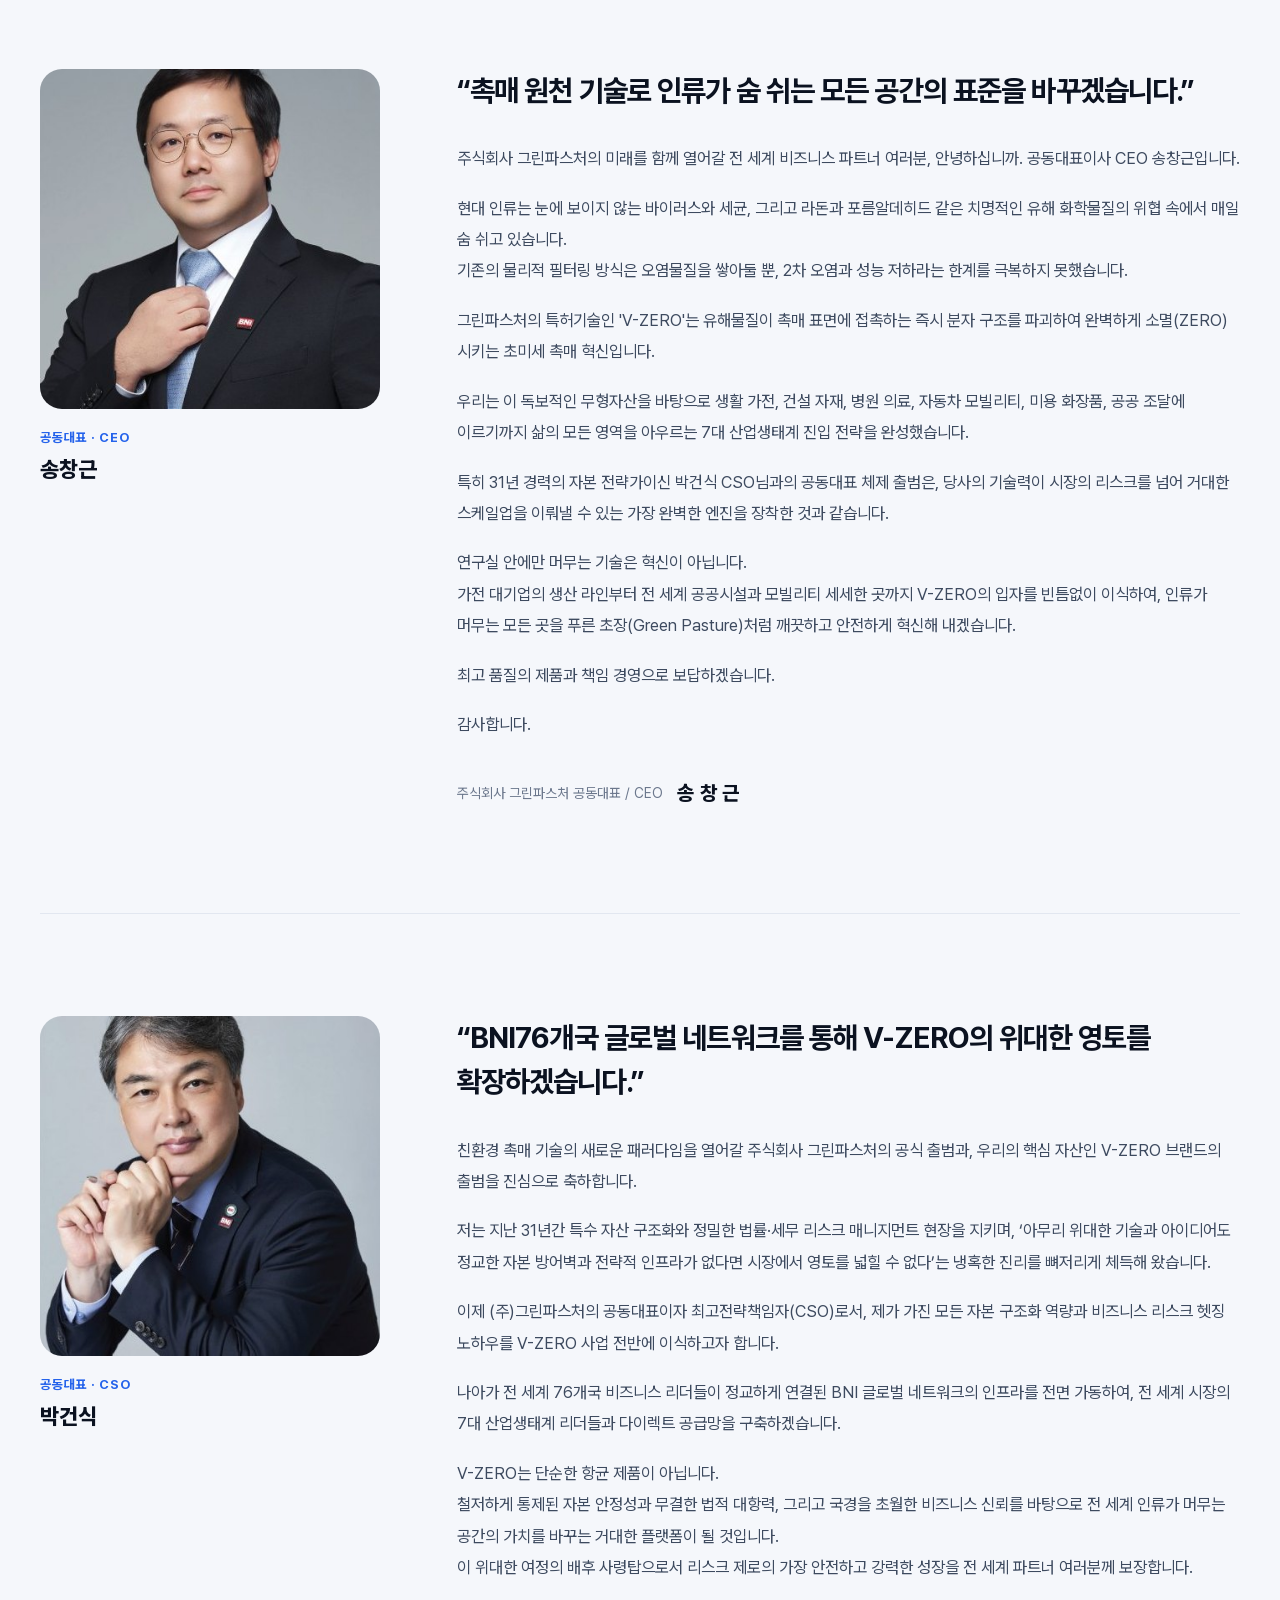
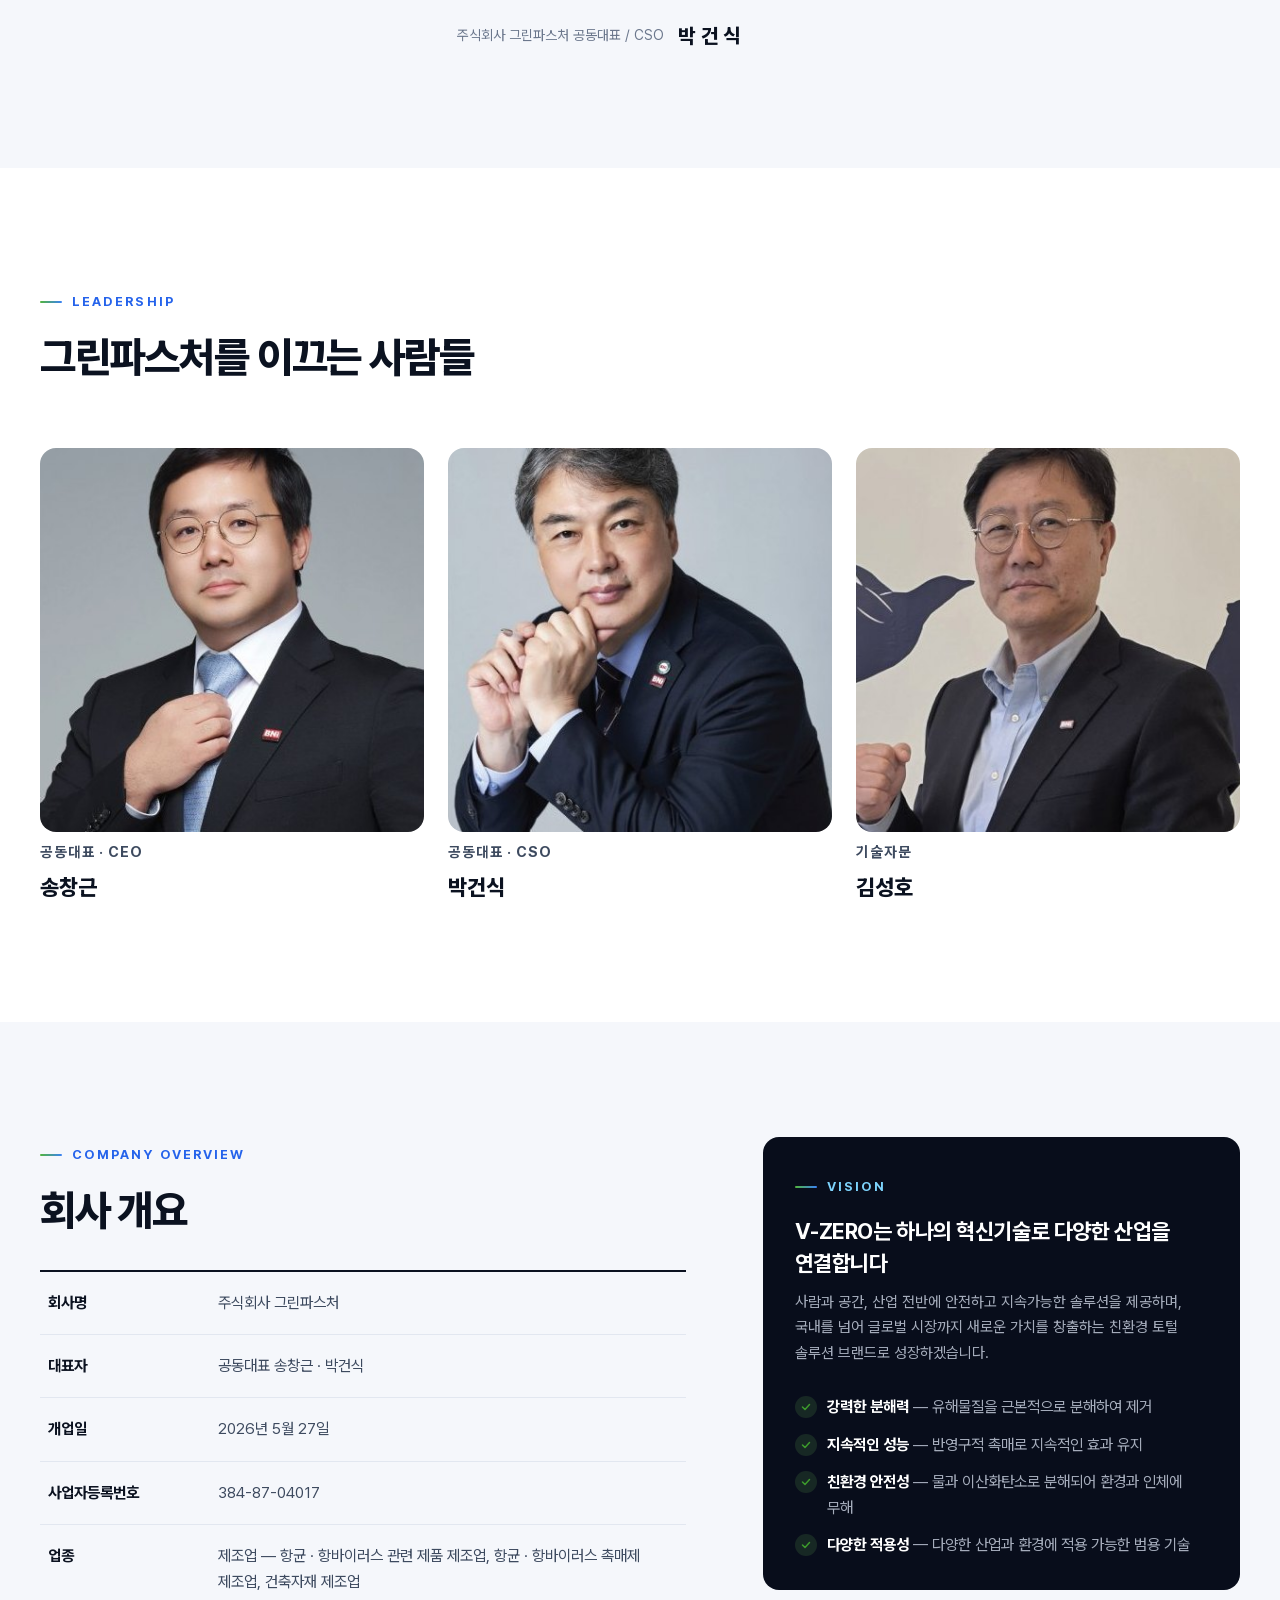
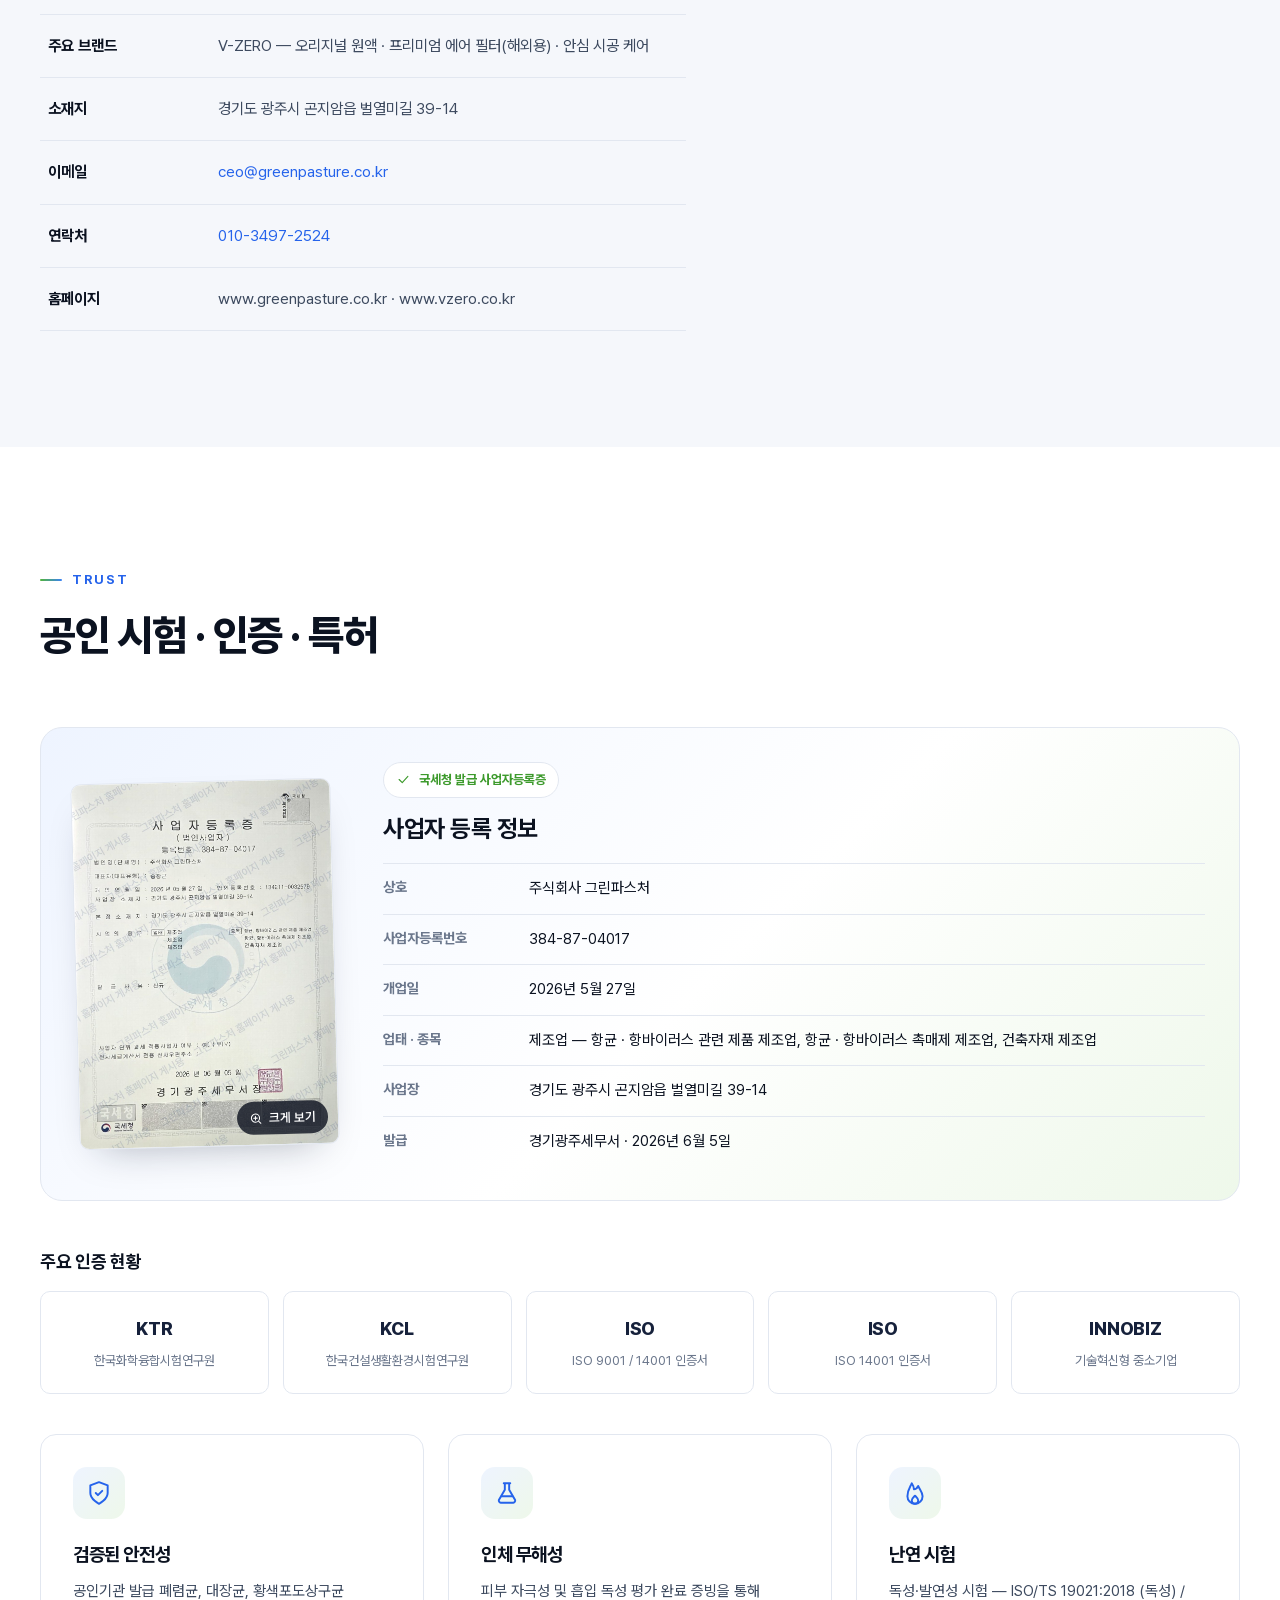
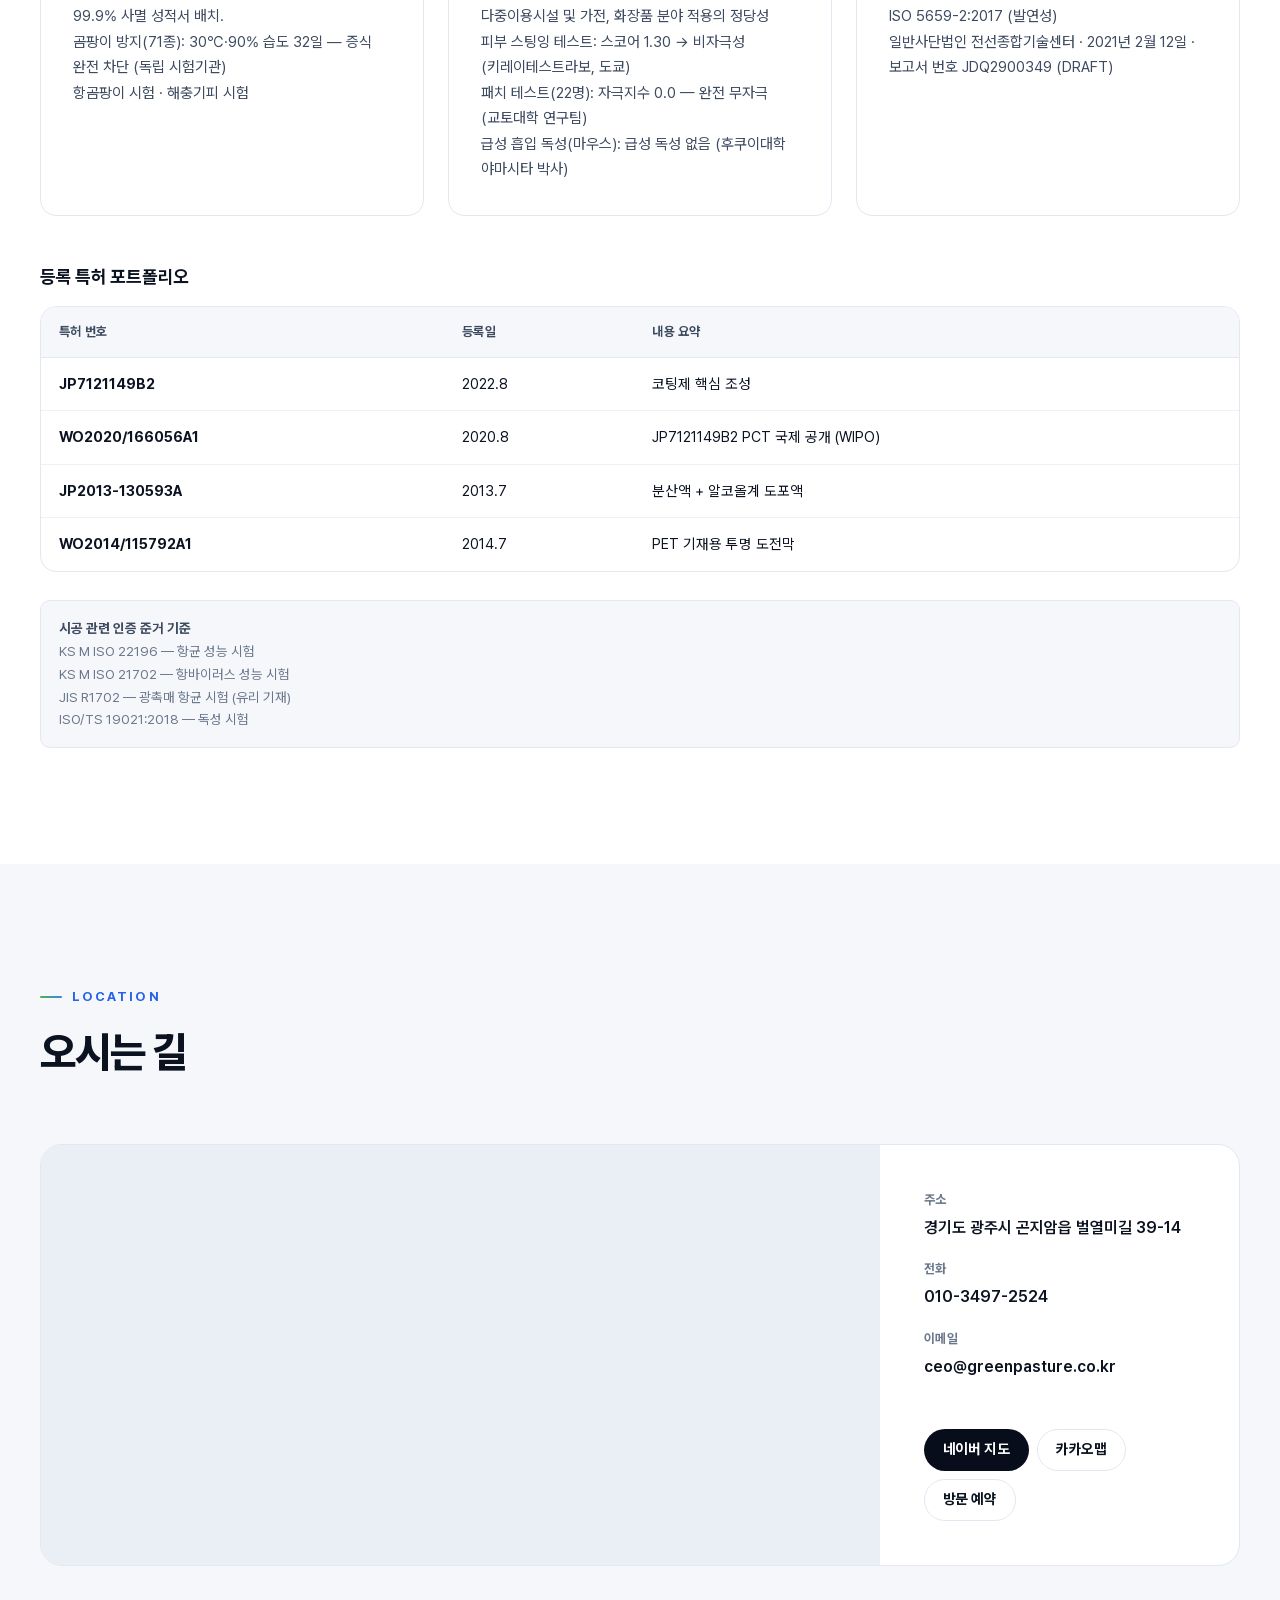
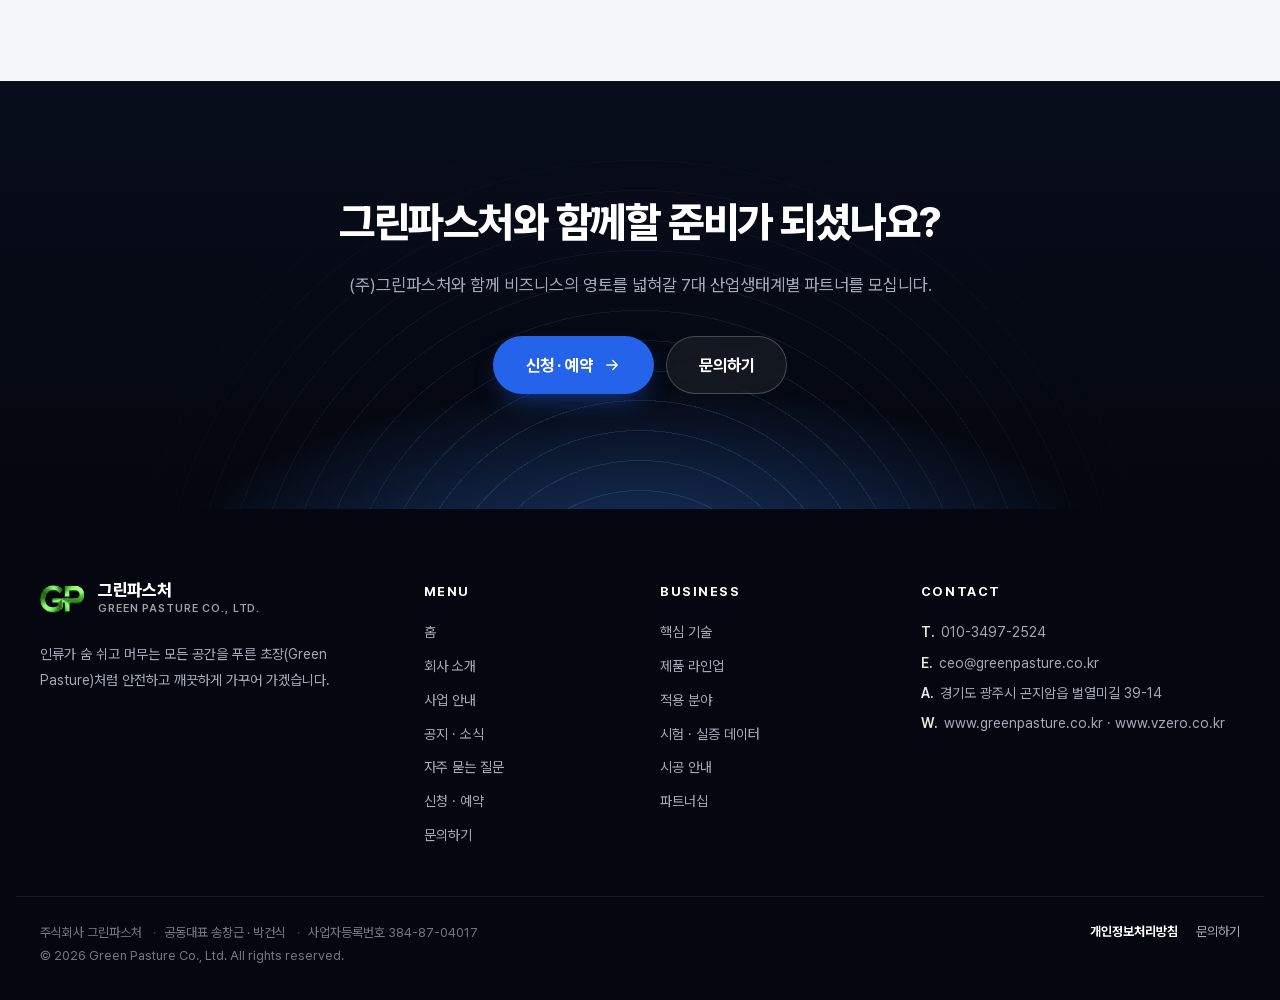
==== commit 38876514: "제작사가 바꾼 문구를 고객 원문(리플릿 · 카탈로그 · 시험 보고서)으로 되돌림 - 메인 · 회사 소개 · 사업 안내 · FAQ · 소식 · 신청 · 문의 문구를 원문 대조 후 복" ====
--- a/about.html
+++ b/about.html
@@ -5,12 +5,12 @@
 <meta name="viewport" content="width=device-width, initial-scale=1">
 <title>회사 소개 | 주식회사 그린파스처</title>
 <meta name="gp:title-en" content="About | Green Pasture Co., Ltd.">
-<meta name="description" content="인류가 숨 쉬고 머무는 모든 공간을 푸른 초장처럼. 주식회사 그린파스처의 브랜드 스토리, 대표 인사말, 경영진, 회사 개요, 인증 · 특허, 오시는 길.">
+<meta name="description" content="인류가 숨 쉬고 머무는 모든 공간을 푸른 초장(Green Pasture)처럼. 주식회사 그린파스처의 브랜드 스토리, 대표 인사말, 경영진, 회사 개요, 인증 · 특허, 오시는 길.">
 <link rel="canonical" href="https://www.greenpasture.co.kr/about.html">
 <meta property="og:type" content="website">
 <meta property="og:site_name" content="그린파스처 Green Pasture">
 <meta property="og:title" content="회사 소개 | 주식회사 그린파스처">
-<meta property="og:description" content="인류가 숨 쉬고 머무는 모든 공간을 푸른 초장처럼 — 그린파스처 회사 소개">
+<meta property="og:description" content="인류가 숨 쉬고 머무는 모든 공간을 푸른 초장(Green Pasture)처럼 — 그린파스처 회사 소개">
 <meta property="og:url" content="https://www.greenpasture.co.kr/about.html">
 <meta property="og:image" content="https://www.greenpasture.co.kr/assets/img/og-image.jpg">
 <meta name="twitter:card" content="summary_large_image">
@@ -20,7 +20,7 @@
 <meta name="theme-color" content="#080d1b">
 <script>(function(){var d=document.documentElement;d.classList.remove('no-js');try{var q=new URLSearchParams(location.search).get('lang');var l=q||localStorage.getItem('gp-lang');if(l==='en')d.lang='en';}catch(e){}})();</script>
 <link rel="stylesheet" href="assets/fonts/pretendard/pretendard.css">
-<link rel="stylesheet" href="assets/css/style.css?v=4">
+<link rel="stylesheet" href="assets/css/style.css?v=5">
 </head>
 <body>
 <a class="skip-link" href="#main">본문 바로가기</a>
@@ -35,8 +35,8 @@
         <span><span data-lang="ko">회사 소개</span><span data-lang="en">About</span></span>
       </nav>
       <span class="eyebrow">About Green Pasture</span>
-      <h1 class="h1"><span data-lang="ko">사람과 공간을 더 깨끗하게,<br>그린파스처</span><span data-lang="en">Cleaner spaces for people —<br>Green Pasture</span></h1>
-      <p class="lead"><span data-lang="ko">촉매 원천 기술 V-ZERO로 우리가 숨 쉬고 머무는 공간의 새로운 기준을 만들어 갑니다.</span><span data-lang="en">With V-ZERO catalyst technology, we are setting a new standard for the spaces where we live and breathe.</span></p>
+      <h1 class="h1"><span data-lang="ko">V-ZERO는 더 깨끗한 미래를<br>향한 약속입니다</span><span data-lang="en">V-ZERO is a promise<br>for a cleaner future</span></h1>
+      <p class="lead"><span data-lang="ko">언제나 고객과 함께 성장하며, 인류의 건강한 삶에 기여하겠습니다.</span><span data-lang="en">We will always grow together with our customers and contribute to the healthy lives of humankind.</span></p>
     </div>
   </section>
 
@@ -59,10 +59,10 @@
         <h2 class="h2" id="storyTitle"><span data-lang="ko">인류가 숨 쉬고 머무는 모든 공간을<br><span class="accent-green">푸른 초장(Green Pasture)</span>처럼</span><span data-lang="en">Every space where people breathe and stay, like a <span class="accent-green">green pasture</span></span></h2>
         <div class="prose" style="margin-top:28px">
           <h3><span data-lang="ko">그린파스처의 사명</span><span data-lang="en">Our mission</span></h3>
-          <p><span data-lang="ko">인류가 숨 쉬고 머무는 모든 공간을 푸른 초장처럼 깨끗하게 가꾸어 가겠습니다.</span><span data-lang="en">We will keep every space where people breathe and stay as clean as a green pasture.</span></p>
-          <h3><span data-lang="ko">개발 배경</span><span data-lang="en">Why we started</span></h3>
-          <p><span data-lang="ko">현대 사회를 위협하는 바이러스, 세균, 그리고 새집증후군을 일으키는 유해 화학물질(VOCs). 이 문제를 근본적으로 해결하기 위해 탄생한 원천 기술이 바로 V-ZERO입니다.</span><span data-lang="en">Viruses, bacteria and the harmful chemicals (VOCs) behind sick building syndrome threaten modern life. V-ZERO is the core technology born to address these problems at their root.</span></p>
-          <p><span data-lang="ko">기존의 단순 필터 방식은 유해 물질이 필터에 쌓여 2차 오염을 일으킬 수 있습니다. V-ZERO는 유해 물질이 촉매 표면에 닿으면 분자 구조를 산화 분해하는 방식으로 작동합니다.</span><span data-lang="en">Conventional filters can accumulate contaminants and cause secondary pollution. V-ZERO instead oxidizes and breaks down contaminants when they reach the catalyst surface.</span></p>
+          <p><span data-lang="ko">인류가 숨 쉬고 머무는 모든 공간을 푸른 초장(Green Pasture)처럼 안전하고 깨끗하게 가꾸어 가겠습니다.</span><span data-lang="en">We will tend every space where people breathe and stay to be safe and clean, like a green pasture.</span></p>
+          <h3><span data-lang="ko">개발 배경</span><span data-lang="en">Development background</span></h3>
+          <p><span data-lang="ko">현대 사회를 위협하는 바이러스, 세균, 그리고 새집증후군 등 유해 화학물질(VOCs) 문제를 근본적으로 해결하기 위해 탄생한 원천 기술, 그것이 바로 V-ZERO입니다.</span><span data-lang="en">A core technology born to fundamentally solve the problems that threaten modern society — viruses, bacteria, and harmful chemicals (VOCs) such as those behind sick building syndrome: that is V-ZERO.</span></p>
+          <p><span data-lang="ko">기존의 단순 필터링 방식은 유해 물질이 필터에 쌓여 2차 오염을 유발합니다. 하지만 V-ZERO는 유해 물질이 촉매 표면에 접촉하는 즉시 분자 구조를 완전히 파괴하여 무력화(ZERO)시킵니다.</span><span data-lang="en">Conventional simple filtering lets harmful substances build up in the filter, causing secondary pollution. V-ZERO, however, completely destroys the molecular structure of harmful substances the instant they touch the catalyst surface, neutralizing them (ZERO).</span></p>
         </div>
       </div>
       <div class="reveal" data-delay="2">
@@ -73,11 +73,7 @@
     </div>
   </section>
 
-  <!-- ============ 대표 인사말 ============
-       두 분이 보내 주신 원고를 글자 그대로 옮겼습니다 (표기 2곳만 정리: cso님 → CSO님, 비지니스 → 비즈니스 / 따옴표는 인쇄용 모양).
-       2026-10-01 대표님 요청 "모든 문구에서 '나노' 삭제"에 따라 인사말의 '나노' 4곳도 뺐습니다.
-       data-tbd 가 붙은 구절은 광고 표현 · 사실 확인이 필요한 곳입니다. 대표님 확인이 끝나면 속성만 지우십시오.
-       영문은 제작사 번역본입니다. -->
+  <!-- ============ 대표 인사말 ============ -->
   <section class="section section--soft" id="message" aria-labelledby="msgTitle">
     <div class="wrap">
       <div class="section__head reveal">
@@ -99,25 +95,25 @@
           <div class="message__body">
             <div data-lang="ko">
               <p>주식회사 그린파스처의 미래를 함께 열어갈 전 세계 비즈니스 파트너 여러분, 안녕하십니까. 공동대표이사 CEO 송창근입니다.</p>
-              <p>현대 인류는 눈에 보이지 않는 바이러스와 세균, 그리고 <span data-tbd="[광고 표현] 받은 시험 자료에 라돈 관련 데이터가 없습니다. 라돈은 방사성 기체라 촉매로 분해되는 물질이 아니어서, 바로 뒤 문단('유해물질을 … 소멸')과 이어 읽으면 V-ZERO가 라돈을 없앤다는 뜻으로 받아들여질 수 있습니다. '치명적인'도 과장 표현입니다. (포름알데히드는 분해 시험 자료가 있음)">라돈과 포름알데히드 같은 치명적인 유해 화학물질</span>의 위협 속에서 매일 숨 쉬고 있습니다.<br>
+              <p>현대 인류는 눈에 보이지 않는 바이러스와 세균, 그리고 라돈과 포름알데히드 같은 치명적인 유해 화학물질의 위협 속에서 매일 숨 쉬고 있습니다.<br>
               기존의 물리적 필터링 방식은 오염물질을 쌓아둘 뿐, 2차 오염과 성능 저하라는 한계를 극복하지 못했습니다.</p>
-              <p><span data-tbd="[특허 표시] 특허 권리자(출원인)가 주식회사 그린파스처인지, 또는 사용 권한(실시권 · 라이선스)이 있는지 확인이 필요합니다. 특허가 아닌 것을 광고에 특허로 표시하면 특허법상 허위표시가 될 수 있습니다. 특허번호 확인 후 게시를 권합니다.">그린파스처의 특허기술인 'V-ZERO'</span>는 유해물질이 촉매 표면에 접촉하는 즉시 분자 구조를 파괴하여 <span data-tbd="[광고 표현] '완벽하게 소멸'은 절대적 표현입니다. 시험성적서의 감소율(예: 99.9% 등)은 시험 조건에서의 결과라 '완벽'을 뒷받침하지 못합니다. 거짓 · 과장 광고로 볼 수 있습니다.">완벽하게 소멸(ZERO) 시키는</span> 초미세 촉매 혁신입니다.</p>
+              <p>그린파스처의 특허기술인 'V-ZERO'는 유해물질이 촉매 표면에 접촉하는 즉시 분자 구조를 파괴하여 완벽하게 소멸(ZERO) 시키는 초미세 촉매 혁신입니다.</p>
               <p>우리는 이 독보적인 무형자산을 바탕으로 생활 가전, 건설 자재, 병원 의료, 자동차 모빌리티, 미용 화장품, 공공 조달에 이르기까지 삶의 모든 영역을 아우르는 7대 산업생태계 진입 전략을 완성했습니다.</p>
-              <p>특히 31년 경력의 자본 전략가이신 박건식 CSO님과의 공동대표 체제 출범은, 당사의 기술력이 시장의 리스크를 넘어 거대한 스케일업을 이뤄낼 수 있는 <span data-tbd="[표현 · 낮은 위험] 회사 체제에 대한 비유라 제품 광고 위험은 낮지만 '가장 완벽한'은 최상급 표현입니다.">가장 완벽한 엔진</span>을 장착한 것과 같습니다.</p>
+              <p>특히 31년 경력의 자본 전략가이신 박건식 CSO님과의 공동대표 체제 출범은, 당사의 기술력이 시장의 리스크를 넘어 거대한 스케일업을 이뤄낼 수 있는 가장 완벽한 엔진을 장착한 것과 같습니다.</p>
               <p>연구실 안에만 머무는 기술은 혁신이 아닙니다.<br>
-              가전 대기업의 생산 라인부터 전 세계 공공시설과 모빌리티 세세한 곳까지 V-ZERO의 입자를 빈틈없이 이식하여, 인류가 머무는 모든 곳을 푸른 초장(Green Pasture)처럼 <span data-tbd="[광고 표현] 코팅 제품 광고에서 '안전'은 생활화학제품 표시 · 광고 기준상 조심해야 하는 단어입니다. '가전 대기업의 생산 라인'은 실제 공급 · 계약이 없다면 계획으로 읽히도록 두는 것이 안전합니다(현재 문장은 '~하겠습니다'라 계획 표현).">깨끗하고 안전하게</span> 혁신해 내겠습니다.</p>
+              가전 대기업의 생산 라인부터 전 세계 공공시설과 모빌리티 세세한 곳까지 V-ZERO의 입자를 빈틈없이 이식하여, 인류가 머무는 모든 곳을 푸른 초장(Green Pasture)처럼 깨끗하고 안전하게 혁신해 내겠습니다.</p>
               <p>최고 품질의 제품과 책임 경영으로 보답하겠습니다.</p>
               <p>감사합니다.</p>
             </div>
-            <div data-lang="en" data-tbd="영문은 제작사가 원문 의미 그대로 옮긴 번역본입니다. 대표님 확인 후 확정하세요. 국문에서 표시한 구절은 영문에도 같은 문제가 있습니다.">
+            <div data-lang="en" data-tbd="영문은 국문 원문을 옮긴 번역입니다.">
               <p>To our business partners around the world who will open the future of Green Pasture Co., Ltd. together with us — greetings. I am Song Chang-geun, Co-CEO.</p>
-              <p>People today breathe every day under the threat of invisible viruses and bacteria, and of <span data-tbd="[광고 표현] 국문 '라돈과 포름알데히드 같은 치명적인 유해 화학물질'과 같은 문제">deadly harmful chemicals such as radon and formaldehyde</span>.<br>
+              <p>People today breathe every day under the threat of invisible viruses and bacteria, and of deadly harmful chemicals such as radon and formaldehyde.<br>
               Conventional physical filtration only accumulates contaminants and has not overcome the limits of secondary contamination and declining performance.</p>
-              <p><span data-tbd="[특허 표시] 국문 '그린파스처의 특허기술'과 같은 문제">Green Pasture's patented technology, 'V-ZERO',</span> is an ultra-fine catalyst innovation that destroys the molecular structure of harmful substances the instant they touch the catalyst surface, <span data-tbd="[광고 표현] 국문 '완벽하게 소멸'과 같은 문제">eliminating them completely (ZERO)</span>.</p>
+              <p>Green Pasture's patented technology, 'V-ZERO', is an ultra-fine catalyst innovation that destroys the molecular structure of harmful substances the instant they touch the catalyst surface, eliminating them completely (ZERO).</p>
               <p>Building on this unique intangible asset, we have completed our strategy for entering seven industry ecosystems that span every area of life — from home appliances, construction materials, hospitals and healthcare, automotive mobility and beauty and cosmetics to public procurement.</p>
-              <p>In particular, launching our co-CEO structure with CSO Park Geon-sik, a capital strategist with 31 years of experience, is like equipping our technology with <span data-tbd="[표현 · 낮은 위험] 국문 '가장 완벽한 엔진'">the most perfect engine</span> to rise above market risk and achieve a major scale-up.</p>
+              <p>In particular, launching our co-CEO structure with CSO Park Geon-sik, a capital strategist with 31 years of experience, is like equipping our technology with the most perfect engine to rise above market risk and achieve a major scale-up.</p>
               <p>Technology that stays in the laboratory is not innovation.<br>
-              From the production lines of major appliance makers to public facilities and every corner of mobility around the world, we will embed V-ZERO particles without gaps, and transform every place where people stay to be <span data-tbd="[광고 표현] 국문 '깨끗하고 안전하게'와 같은 문제">clean and safe</span>, like a green pasture.</p>
+              From the production lines of major appliance makers to public facilities and every corner of mobility around the world, we will embed V-ZERO particles without gaps, and transform every place where people stay to be clean and safe, like a green pasture.</p>
               <p>We will repay you with products of the highest quality and responsible management.</p>
               <p>Thank you.</p>
             </div>
@@ -137,27 +133,27 @@
         </div>
         <div class="reveal" data-delay="1">
           <h3 class="message__quote" id="msgCsoQuote">
-            <span data-lang="ko">“<span data-tbd="[상표 · 제휴 표시] BNI는 BNI 본사의 등록상표입니다. 박건식 대표님 개인의 BNI 회원 활동을 회사 차원의 공식 제휴처럼 읽히게 쓰면 상표 · 부정경쟁 문제가 생길 수 있습니다. BNI 측 사용 허락 또는 공식 제휴 여부 확인이 필요합니다. 원문은 'BNI76개국'으로 붙여 쓰였습니다.">BNI76개국 글로벌 네트워크</span>를 통해 <span class="nowrap">V-ZERO의</span> 위대한 영토를 확장하겠습니다.”</span>
-            <span data-lang="en">“Through <span data-tbd="[상표 · 제휴 표시] 국문 'BNI' 표기와 같은 문제">BNI's global network across 76 countries</span>, we will expand the great territory of <span class="nowrap">V-ZERO.”</span></span>
+            <span data-lang="ko">“BNI76개국 글로벌 네트워크를 통해 <span class="nowrap">V-ZERO의</span> 위대한 영토를 확장하겠습니다.”</span>
+            <span data-lang="en">“Through BNI's global network across 76 countries, we will expand the great territory of <span class="nowrap">V-ZERO.”</span></span>
           </h3>
           <div class="message__body">
             <div data-lang="ko">
-              <p><span data-tbd="[광고 표현] '친환경'은 환경성을 입증할 인증 · 근거가 없으면 쓰지 말아야 하는 표현입니다(친환경 위장표시). 앞선 검수에서 홈페이지 다른 곳의 '친환경'은 뺐습니다.">친환경 촉매 기술</span>의 새로운 패러다임을 열어갈 주식회사 그린파스처의 공식 출범과, 우리의 핵심 자산인 V-ZERO 브랜드의 출범을 진심으로 축하합니다.</p>
+              <p>친환경 촉매 기술의 새로운 패러다임을 열어갈 주식회사 그린파스처의 공식 출범과, 우리의 핵심 자산인 V-ZERO 브랜드의 출범을 진심으로 축하합니다.</p>
               <p>저는 지난 31년간 특수 자산 구조화와 정밀한 법률·세무 리스크 매니지먼트 현장을 지키며, ‘아무리 위대한 기술과 아이디어도 정교한 자본 방어벽과 전략적 인프라가 없다면 시장에서 영토를 넓힐 수 없다’는 냉혹한 진리를 뼈저리게 체득해 왔습니다.</p>
               <p>이제 (주)그린파스처의 공동대표이자 최고전략책임자(CSO)로서, 제가 가진 모든 자본 구조화 역량과 비즈니스 리스크 헷징 노하우를 V-ZERO 사업 전반에 이식하고자 합니다.</p>
-              <p>나아가 전 세계 76개국 비즈니스 리더들이 정교하게 연결된 <span data-tbd="[상표 · 제휴 표시] 'BNI 글로벌 네트워크의 인프라를 전면 가동'은 회사가 BNI 조직을 동원할 수 있다는 뜻으로 읽힙니다. BNI 측 허락 · 공식 제휴가 없다면 문제될 수 있습니다. '다이렉트 공급망을 구축하겠습니다'는 계획 표현이라 위험이 낮습니다.">BNI 글로벌 네트워크의 인프라를 전면 가동</span>하여, 전 세계 시장의 7대 산업생태계 리더들과 다이렉트 공급망을 구축하겠습니다.</p>
+              <p>나아가 전 세계 76개국 비즈니스 리더들이 정교하게 연결된 BNI 글로벌 네트워크의 인프라를 전면 가동하여, 전 세계 시장의 7대 산업생태계 리더들과 다이렉트 공급망을 구축하겠습니다.</p>
               <p>V-ZERO는 단순한 항균 제품이 아닙니다.<br>
-              철저하게 통제된 자본 안정성과 <span data-tbd="[근거 확인] '무결한 법적 대항력'은 무엇을 가리키는지(특허 · 인증 · 계약 등) 확인하기 어렵고 입증하기도 어려운 절대적 표현입니다.">무결한 법적 대항력</span>, 그리고 국경을 초월한 비즈니스 신뢰를 바탕으로 전 세계 인류가 머무는 공간의 가치를 바꾸는 거대한 플랫폼이 될 것입니다.<br>
-              이 위대한 여정의 배후 사령탑으로서 <span data-tbd="[가장 위험] '리스크 제로 … 성장을 … 보장합니다'는 성장 · 수익을 약속하는 문장입니다. 대리점 · 투자 파트너 모집 페이지와 함께 읽히면 투자 권유 · 가맹 모집 시 수익 보장 표현으로 문제될 수 있습니다. 게시 전 반드시 수정을 권합니다.">리스크 제로의 가장 안전하고 강력한 성장을 전 세계 파트너 여러분께 보장합니다</span>.</p>
+              철저하게 통제된 자본 안정성과 무결한 법적 대항력, 그리고 국경을 초월한 비즈니스 신뢰를 바탕으로 전 세계 인류가 머무는 공간의 가치를 바꾸는 거대한 플랫폼이 될 것입니다.<br>
+              이 위대한 여정의 배후 사령탑으로서 리스크 제로의 가장 안전하고 강력한 성장을 전 세계 파트너 여러분께 보장합니다.</p>
             </div>
-            <div data-lang="en" data-tbd="영문은 제작사가 원문 의미 그대로 옮긴 번역본입니다. 대표님 확인 후 확정하세요. 국문에서 표시한 구절은 영문에도 같은 문제가 있습니다.">
-              <p>I sincerely congratulate Green Pasture Co., Ltd. on its official launch as it opens a new paradigm in <span data-tbd="[광고 표현] 국문 '친환경'과 같은 문제">eco-friendly catalyst technology</span>, and on the launch of V-ZERO, our core asset.</p>
+            <div data-lang="en" data-tbd="영문은 국문 원문을 옮긴 번역입니다.">
+              <p>I sincerely congratulate Green Pasture Co., Ltd. on its official launch as it opens a new paradigm in eco-friendly catalyst technology, and on the launch of V-ZERO, our core asset.</p>
               <p>For the past 31 years I have stood in the field of special-asset structuring and precise legal and tax risk management, and I have learned the hard way a harsh truth: ‘however great a technology or idea may be, it cannot expand its territory in the market without a sophisticated capital defense and strategic infrastructure.’</p>
               <p>Now, as Co-CEO and Chief Strategy Officer (CSO) of Green Pasture, I intend to bring all of my capital-structuring capabilities and business risk-hedging know-how to every part of the V-ZERO business.</p>
-              <p>Furthermore, by <span data-tbd="[상표 · 제휴 표시] 국문 'BNI … 전면 가동'과 같은 문제">fully mobilizing the infrastructure of the BNI global network</span>, which closely connects business leaders in 76 countries, we will build direct supply chains with the leaders of seven industry ecosystems in markets around the world.</p>
+              <p>Furthermore, by fully mobilizing the infrastructure of the BNI global network, which closely connects business leaders in 76 countries, we will build direct supply chains with the leaders of seven industry ecosystems in markets around the world.</p>
               <p>V-ZERO is not simply an antibacterial product.<br>
-              Built on rigorously controlled capital stability, <span data-tbd="[근거 확인] 국문 '무결한 법적 대항력'과 같은 문제">flawless legal defensibility</span> and business trust that transcends borders, it will become a vast platform that changes the value of the spaces where people everywhere live.<br>
-              As the command center behind this great journey, <span data-tbd="[가장 위험] 국문 '리스크 제로 … 보장합니다'와 같은 문제">I guarantee our partners around the world the safest and strongest growth, with zero risk</span>.</p>
+              Built on rigorously controlled capital stability, flawless legal defensibility and business trust that transcends borders, it will become a vast platform that changes the value of the spaces where people everywhere live.<br>
+              As the command center behind this great journey, I guarantee our partners around the world the safest and strongest growth, with zero risk.</p>
             </div>
           </div>
           <div class="signature">
@@ -206,16 +202,16 @@
           <tbody>
             <tr><th scope="row"><span data-lang="ko">회사명</span><span data-lang="en">Company</span></th>
               <td><span data-lang="ko">주식회사 그린파스처</span><span data-lang="en">Green Pasture Co., Ltd.</span></td></tr>
-            <tr data-tbd="사업자등록증의 대표자는 송창근 1인입니다. 박건식 대표의 대표이사 등기 여부를 확인한 뒤 '공동대표' 표기를 정하세요 (대표님 확인 요청 20번)."><th scope="row"><span data-lang="ko">대표자</span><span data-lang="en">Co-CEOs</span></th>
+            <tr data-tbd="사업자등록증 대표자: 송창근. 공동대표 등기 여부 확인 후 표기 확정"><th scope="row"><span data-lang="ko">대표자</span><span data-lang="en">Co-CEOs</span></th>
               <td><span data-lang="ko">공동대표 송창근 · 박건식</span><span data-lang="en">Song Chang-geun · Park Geon-sik</span></td></tr>
             <tr><th scope="row"><span data-lang="ko">개업일</span><span data-lang="en">Business start</span></th>
               <td><span data-lang="ko">2026년 5월 27일</span><span data-lang="en">May 27, 2026</span></td></tr>
             <tr><th scope="row"><span data-lang="ko">사업자등록번호</span><span data-lang="en">Business Reg. No.</span></th>
               <td>384-87-04017</td></tr>
             <tr><th scope="row"><span data-lang="ko">업종</span><span data-lang="en">Industry</span></th>
-              <td><span data-lang="ko">제조업 — 항균 · 항바이러스 관련 제품, 촉매제, 건축자재</span><span data-lang="en">Manufacturing — antibacterial &amp; antiviral products and catalysts, building materials</span></td></tr>
+              <td><span data-lang="ko">제조업 — 항균 · 항바이러스 관련 제품 제조업, 항균 · 항바이러스 촉매제 제조업, 건축자재 제조업</span><span data-lang="en">Manufacturing — antibacterial &amp; antiviral products, antibacterial &amp; antiviral catalysts, building materials</span></td></tr>
             <tr><th scope="row"><span data-lang="ko">주요 브랜드</span><span data-lang="en">Brand</span></th>
-              <td>V-ZERO — <span data-lang="ko">오리지널 원액 · 프리미엄 에어 필터(해외용) · 안심 시공 케어</span><span data-lang="en">Original Solution · Premium Air Filter (overseas) · Coating Care</span></td></tr>
+              <td>V-ZERO — <span data-lang="ko">오리지널 원액 · 프리미엄 에어 필터(해외용) · 안심 시공 케어</span><span data-lang="en">Original Solution · Premium Air Filter (overseas) · Safe Application Care</span></td></tr>
             <tr><th scope="row"><span data-lang="ko">소재지</span><span data-lang="en">Address</span></th>
               <td><span data-lang="ko">경기도 광주시 곤지암읍 벌열미길 39-14</span><span data-lang="en">39-14, Beoryeolmi-gil, Gonjiam-eup, Gwangju-si, Gyeonggi-do, Republic of Korea</span></td></tr>
             <tr><th scope="row"><span data-lang="ko">이메일</span><span data-lang="en">E-mail</span></th>
@@ -228,15 +224,15 @@
         </table>
       </div>
       <div class="reveal" data-delay="2">
-        <div class="card card--flat" style="background:var(--night-900);color:var(--on-dark);border:0">
+        <div class="card card--flat card--dark" style="background:var(--night-900);color:var(--on-dark);border:0">
           <span class="eyebrow" style="color:var(--cyan-300)">Vision</span>
-          <h3 style="color:#fff;font-size:22px"><span data-lang="ko">하나의 혁신 기술로 다양한 산업을 연결합니다</span><span data-lang="en">Connecting industries through one innovative technology</span></h3>
-          <p style="color:var(--on-dark-soft)"><span data-lang="ko">사람과 공간, 산업 전반에 지속 가능한 솔루션을 제공하며, 국내를 넘어 글로벌 시장까지 새로운 가치를 창출하는 토털 솔루션 브랜드로 성장하겠습니다.</span><span data-lang="en">We provide sustainable solutions for people, spaces and industries, and aim to grow into a total-solution brand creating new value in Korea and around the world.</span></p>
+          <h3 style="color:#fff;font-size:22px"><span data-lang="ko">V-ZERO는 하나의 혁신기술로 다양한 산업을 연결합니다</span><span data-lang="en">V-ZERO connects diverse industries through a single innovative technology</span></h3>
+          <p style="color:var(--on-dark-soft)"><span data-lang="ko">사람과 공간, 산업 전반에 안전하고 지속가능한 솔루션을 제공하며, 국내를 넘어 글로벌 시장까지 새로운 가치를 창출하는 친환경 토털 솔루션 브랜드로 성장하겠습니다.</span><span data-lang="en">We will provide safe and sustainable solutions for people, spaces and industry as a whole, and grow into an eco-friendly total-solution brand that creates new value beyond Korea and into global markets.</span></p>
           <ul class="checks">
-            <li><span data-lang="ko"><strong>강력한 분해력</strong> — 유해 물질을 근본적으로 분해</span><span data-lang="en"><strong>Decomposition</strong> — breaking down contaminants at the source</span></li>
-            <li><span data-lang="ko"><strong>지속적인 성능</strong> — 반영구적 촉매 코팅</span><span data-lang="en"><strong>Durability</strong> — long-lasting catalyst coating</span></li>
-            <li><span data-lang="ko"><strong>수성 · 저자극 설계</strong> — 물 기반 원액, 피부 자극 시험 비자극 판정</span><span data-lang="en"><strong>Water-based</strong> — rated non-irritating in skin tests</span></li>
-            <li><span data-lang="ko"><strong>다양한 적용성</strong> — 여러 산업과 환경에 적용하는 범용 기술</span><span data-lang="en"><strong>Versatility</strong> — applicable across industries</span></li>
+            <li><span data-lang="ko"><strong>강력한 분해력</strong> — 유해물질을 근본적으로 분해하여 제거</span><span data-lang="en"><strong>Powerful decomposition</strong> — fundamentally breaks down and removes harmful substances</span></li>
+            <li><span data-lang="ko"><strong>지속적인 성능</strong> — 반영구적 촉매로 지속적인 효과 유지</span><span data-lang="en"><strong>Lasting performance</strong> — maintains a lasting effect with a semi-permanent catalyst</span></li>
+            <li><span data-lang="ko"><strong>친환경 안전성</strong> — 물과 이산화탄소로 분해되어 환경과 인체에 무해</span><span data-lang="en"><strong>Eco-friendly safety</strong> — breaks down into water and carbon dioxide, harmless to the environment and the human body</span></li>
+            <li><span data-lang="ko"><strong>다양한 적용성</strong> — 다양한 산업과 환경에 적용 가능한 범용 기술</span><span data-lang="en"><strong>Versatile application</strong> — a general-purpose technology applicable to diverse industries and environments</span></li>
           </ul>
         </div>
       </div>
@@ -249,7 +245,6 @@
       <div class="section__head reveal">
         <span class="eyebrow">Trust</span>
         <h2 class="h2" id="certTitle"><span data-lang="ko">공인 시험 · 인증 · 특허</span><span data-lang="en">Tests, certifications &amp; patents</span></h2>
-        <p class="lead"><span data-lang="ko">공인기관 시험성적서와 기술 인증, 원천기술 관련 특허로 V-ZERO의 성능과 안전성을 확인합니다.</span><span data-lang="en">V-ZERO's performance and safety are backed by accredited test reports, certifications and core technology patents.</span></p>
       </div>
 
       <!-- 사업자 등록 정보 (사업자등록증 원본으로 확인, 2026-06-05 발급) -->
@@ -274,51 +269,51 @@
         </div>
       </div>
 
-      <h3 class="h4 reveal" style="margin-bottom:16px"><span data-lang="ko">주요 인증 · 시험기관</span><span data-lang="en">Certifications &amp; testing bodies</span></h3>
-      <div class="certs reveal" data-tbd="브로슈어에 표기된 인증 현황입니다. 인증서 · 시험성적서 사본(번호 · 유효기간 · 인증 대상 회사)을 확인한 뒤 게시해야 합니다. 로고는 사용 허락 확인 후 넣으세요.">
+      <h3 class="h4 reveal" style="margin-bottom:16px"><span data-lang="ko">주요 인증 현황</span><span data-lang="en">Key certifications</span></h3>
+      <div class="certs reveal" data-tbd="리플릿의 인증 현황입니다. 인증서 · 시험성적서 사본(번호 · 유효기간)을 받으면 연결">
         <div class="cert"><div class="cert__name">KTR</div><p class="cert__desc"><span data-lang="ko">한국화학융합시험연구원</span><span data-lang="en">Korea Testing &amp; Research Institute</span></p></div>
         <div class="cert"><div class="cert__name">KCL</div><p class="cert__desc"><span data-lang="ko">한국건설생활환경시험연구원</span><span data-lang="en">Korea Conformity Laboratories</span></p></div>
-        <div class="cert"><div class="cert__name">ISO 9001 · 14001</div><p class="cert__desc"><span data-lang="ko">품질 · 환경경영시스템</span><span data-lang="en">Quality &amp; environmental management</span></p></div>
-        <div class="cert"><div class="cert__name">INNOBIZ</div><p class="cert__desc"><span data-lang="ko">기술혁신형 중소기업</span><span data-lang="en">Innovative SME certification</span></p></div>
-        <div class="cert"><div class="cert__name">JIS · ISO</div><p class="cert__desc"><span data-lang="ko">JIS R1702 · ISO 22196 · ISO 21702 준거 시험</span><span data-lang="en">Tests per JIS R1702, ISO 22196, ISO 21702</span></p></div>
+        <div class="cert"><div class="cert__name">ISO</div><p class="cert__desc"><span data-lang="ko">ISO 9001 / 14001 인증서</span><span data-lang="en">ISO 9001 / 14001 certificate</span></p></div>
+        <div class="cert"><div class="cert__name">ISO</div><p class="cert__desc"><span data-lang="ko">ISO 14001 인증서</span><span data-lang="en">ISO 14001 certificate</span></p></div>
+        <div class="cert"><div class="cert__name">INNOBIZ</div><p class="cert__desc"><span data-lang="ko">기술혁신형 중소기업</span><span data-lang="en">Technology-innovative SME</span></p></div>
       </div>
 
       <div class="grid grid--3" style="margin-top:40px">
         <div class="card card--flat reveal">
           <div class="card__icon"><i data-icon="shield"></i></div>
-          <h3><span data-lang="ko">검증된 항균 · 항곰팡이</span><span data-lang="en">Antibacterial &amp; antifungal</span></h3>
-          <p><span data-lang="ko">대장균 · 황색포도상구균 시험, 곰팡이 71종 증식 억제 시험, 해충 기피 시험 등의 결과를 보유하고 있습니다.</span><span data-lang="en">Results include E. coli and S. aureus tests, growth inhibition of 71 mold species and insect-repellency tests.</span></p>
+          <h3><span data-lang="ko">검증된 안전성</span><span data-lang="en">Proven safety</span></h3>
+          <p><span data-lang="ko">공인기관 발급 폐렴균, 대장균, 황색포도상구균 99.9% 사멸 성적서 배치.<br>곰팡이 방지(71종): 30℃·90% 습도 32일 — 증식 완전 차단 (독립 시험기관)<br>항곰팡이 시험 · 해충기피 시험</span><span data-lang="en">Presented: test reports issued by accredited institutions showing a 99.9% kill rate for pneumonia bacteria, E. coli and Staphylococcus aureus.<br>Mold prevention (71 species): 30℃ · 90% humidity, 32 days — growth completely blocked (independent testing body)<br>Antifungal test · Insect-repellent test</span></p>
         </div>
         <div class="card card--flat reveal" data-delay="1">
           <div class="card__icon"><i data-icon="flask"></i></div>
-          <h3><span data-lang="ko">피부 자극 · 흡입 독성 평가</span><span data-lang="en">Skin &amp; inhalation evaluations</span></h3>
-          <p><span data-lang="ko">피부 스팅잉 테스트(비자극성 판정), 22명 패치 테스트(자극지수 0.0), 마우스 급성 흡입 독성 시험을 거쳤습니다.</span><span data-lang="en">Evaluated through a stinging test (non-irritating), a 22-subject patch test (index 0.0) and an acute inhalation toxicity study in mice.</span></p>
+          <h3><span data-lang="ko">인체 무해성</span><span data-lang="en">Harmless to the human body</span></h3>
+          <p><span data-lang="ko">피부 자극성 및 흡입 독성 평가 완료 증빙을 통해 다중이용시설 및 가전, 화장품 분야 적용의 정당성<br>피부 스팅잉 테스트: 스코어 1.30 → 비자극성 (키레이테스트라보, 도쿄)<br>패치 테스트(22명): 자극지수 0.0 — 완전 무자극 (교토대학 연구팀)<br>급성 흡입 독성(마우스): 급성 독성 없음 (후쿠이대학 야마시타 박사)</span><span data-lang="en">Completed skin-irritation and inhalation-toxicity evaluations justify use in multi-use facilities, home appliances and cosmetics.<br>Skin stinging test: score 1.30 → non-irritating (Kirei Test Labo, Tokyo)<br>Patch test (22 subjects): irritation index 0.0 — completely non-irritating (Kyoto University research team)<br>Acute inhalation toxicity (mice): no acute toxicity (Dr. Yamashita, University of Fukui)</span></p>
         </div>
         <div class="card card--flat reveal" data-delay="2">
           <div class="card__icon"><i data-icon="flame"></i></div>
-          <h3><span data-lang="ko">난연 · 발연성 시험</span><span data-lang="en">Flame &amp; smoke tests</span></h3>
-          <p><span data-lang="ko">ISO 5659-2 · ISO/TS 19021 기준 발연성 · 가스 독성 시험 데이터를 보유하고 있습니다.</span><span data-lang="en">Smoke and gas toxicity data per ISO 5659-2 and ISO/TS 19021.</span></p>
+          <h3><span data-lang="ko">난연 시험</span><span data-lang="en">Flame-retardancy test</span></h3>
+          <p><span data-lang="ko">독성·발연성 시험 — ISO/TS 19021:2018 (독성) / ISO 5659-2:2017 (발연성)<br>일반사단법인 전선종합기술센터 · 2021년 2월 12일 · 보고서 번호 JDQ2900349 (DRAFT)</span><span data-lang="en">Toxicity and smoke-generation test — ISO/TS 19021:2018 (toxicity) / ISO 5659-2:2017 (smoke generation)<br>Japan Electric Cable Technology Center (JECTEC) · February 12, 2021 · Report No. JDQ2900349 (DRAFT)</span></p>
         </div>
       </div>
 
       <div class="patents reveal" style="margin-top:48px">
-        <h3 class="h4" style="margin-bottom:16px"><span data-lang="ko">원천기술 관련 특허</span><span data-lang="en">Core technology patents</span></h3>
-        <div class="table-wrap" tabindex="0" data-tbd="특허 권리자(출원인)와 그린파스처의 사용 권한(라이선스 · 실시권) 확인이 필요합니다. 권리 관계에 맞게 제목과 문구를 조정하세요.">
+        <h3 class="h4" style="margin-bottom:16px"><span data-lang="ko">등록 특허 포트폴리오</span><span data-lang="en">Registered patent portfolio</span></h3>
+        <div class="table-wrap" tabindex="0" data-tbd="특허 권리자 · 사용 권한 자료를 받으면 표기 확정">
           <table class="data-table">
             <thead><tr>
-              <th scope="col"><span data-lang="ko">번호</span><span data-lang="en">Number</span></th>
-              <th scope="col"><span data-lang="ko">일자</span><span data-lang="en">Date</span></th>
-              <th scope="col"><span data-lang="ko">구분</span><span data-lang="en">Type</span></th>
+              <th scope="col"><span data-lang="ko">특허 번호</span><span data-lang="en">Patent No.</span></th>
+              <th scope="col"><span data-lang="ko">등록일</span><span data-lang="en">Registration date</span></th>
+              <th scope="col"><span data-lang="ko">내용 요약</span><span data-lang="en">Summary</span></th>
             </tr></thead>
             <tbody>
-              <tr><th scope="row">JP7121149B2</th><td>2022.08</td><td><span data-lang="ko">일본 등록 특허</span><span data-lang="en">Granted patent (Japan)</span></td></tr>
-              <tr><th scope="row">WO2020/166056A1</th><td>2020.08</td><td><span data-lang="ko">국제 출원 공개 (PCT · JP7121149B2 관련)</span><span data-lang="en">PCT application publication (related to JP7121149B2)</span></td></tr>
-              <tr><th scope="row">JP2013-130593A</th><td>2013.07</td><td><span data-lang="ko">일본 출원 공개</span><span data-lang="en">Published application (Japan)</span></td></tr>
-              <tr><th scope="row">WO2014/115792A1</th><td>2014.07</td><td><span data-lang="ko">국제 출원 공개 (PCT)</span><span data-lang="en">PCT application publication</span></td></tr>
+              <tr><th scope="row">JP7121149B2</th><td>2022.8</td><td><span data-lang="ko">코팅제 핵심 조성</span><span data-lang="en">Coating agent — core composition</span></td></tr>
+              <tr><th scope="row">WO2020/166056A1</th><td>2020.8</td><td><span data-lang="ko">JP7121149B2 PCT 국제 공개 (WIPO)</span><span data-lang="en">PCT international publication of JP7121149B2 (WIPO)</span></td></tr>
+              <tr><th scope="row">JP2013-130593A</th><td>2013.7</td><td><span data-lang="ko">분산액 + 알코올계 도포액</span><span data-lang="en">Dispersion + alcohol-based coating liquid</span></td></tr>
+              <tr><th scope="row">WO2014/115792A1</th><td>2014.7</td><td><span data-lang="ko">PET 기재용 투명 도전막</span><span data-lang="en">Transparent conductive film for PET substrates</span></td></tr>
             </tbody>
           </table>
         </div>
-        <p class="note"><span data-lang="ko">※ 시험성적서 · 인증서 사본은 <a href="apply.html?type=catalog">자료 요청</a>을 통해 받아보실 수 있습니다.</span><span data-lang="en">* Copies of test reports and certificates are available via <a href="apply.html?type=catalog">material request</a>.</span></p>
+        <p class="note"><span data-lang="ko"><strong>시공 관련 인증 준거 기준</strong><br>KS M ISO 22196 — 항균 성능 시험<br>KS M ISO 21702 — 항바이러스 성능 시험<br>JIS R1702 — 광촉매 항균 시험 (유리 기재)<br>ISO/TS 19021:2018 — 독성 시험</span><span data-lang="en"><strong>Standards referenced for application-related certification</strong><br>KS M ISO 22196 — antibacterial performance test<br>KS M ISO 21702 — antiviral performance test<br>JIS R1702 — photocatalytic antibacterial test (glass substrate)<br>ISO/TS 19021:2018 — toxicity test</span></p>
       </div>
     </div>
   </section>
@@ -339,10 +334,8 @@
           <dl>
             <div><dt><span data-lang="ko">주소</span><span data-lang="en">Address</span></dt>
               <dd><span data-lang="ko">경기도 광주시 곤지암읍 벌열미길 39-14</span><span data-lang="en">39-14, Beoryeolmi-gil, Gonjiam-eup, Gwangju-si, Gyeonggi-do, Korea</span></dd></div>
-            <div><dt><span data-lang="ko">전화</span><span data-lang="en">Phone</span></dt><dd><a href="tel:01034972524">010-3497-2524</a></dd></div>
+            <div><dt><span data-lang="ko">전화</span><span data-lang="en">Phone</span></dt><dd><a href="tel:+821034972524"><span data-lang="ko">010-3497-2524</span><span data-lang="en">+82 10-3497-2524</span></a></dd></div>
             <div><dt><span data-lang="ko">이메일</span><span data-lang="en">E-mail</span></dt><dd><a href="mailto:ceo@greenpasture.co.kr">ceo@greenpasture.co.kr</a></dd></div>
-            <div data-tbd="방문 시 주차 · 대중교통 안내가 있으면 추가하세요."><dt><span data-lang="ko">방문 안내</span><span data-lang="en">Visits</span></dt>
-              <dd><span data-lang="ko">방문 상담은 사전 예약 후 가능합니다.</span><span data-lang="en">Visits are by appointment only.</span></dd></div>
           </dl>
           <div class="map__btns">
             <a class="btn btn--dark btn--sm" href="https://map.naver.com/p/search/%EA%B2%BD%EA%B8%B0%EB%8F%84%20%EA%B4%91%EC%A3%BC%EC%8B%9C%20%EA%B3%A4%EC%A7%80%EC%95%94%EC%9D%8D%20%EB%B2%8C%EC%97%B4%EB%AF%B8%EA%B8%B8%2039-14" target="_blank" rel="noopener"><span data-lang="ko">네이버 지도</span><span data-lang="en">Naver Map</span></a>
@@ -357,7 +350,7 @@
   <section class="cta-band">
     <div class="wrap wrap--narrow reveal">
       <h2 class="h2"><span data-lang="ko">그린파스처와 함께할 준비가 되셨나요?</span><span data-lang="en">Ready to work with Green Pasture?</span></h2>
-      <p class="lead"><span data-lang="ko">제품 도입, 시공 상담, 파트너십까지 — 담당자가 직접 안내해 드립니다.</span><span data-lang="en">From product adoption to on-site application and partnership, our team will guide you.</span></p>
+      <p class="lead"><span data-lang="ko">(주)그린파스처와 함께 비즈니스의 영토를 넓혀갈 7대 산업생태계별 파트너를 모십니다.</span><span data-lang="en">We are looking for partners across seven industry ecosystems to expand the territory of business together with Green Pasture Co., Ltd.</span></p>
       <div class="btn-row">
         <a class="btn btn--primary btn--lg" href="apply.html"><span data-lang="ko">신청 · 예약</span><span data-lang="en">Make a Request</span><i data-icon="arrow"></i></a>
         <a class="btn btn--ghost btn--lg" href="contact.html"><span data-lang="ko">문의하기</span><span data-lang="en">Contact Us</span></a>
@@ -368,6 +361,6 @@
 </main>
 
 <div id="footer-slot"></div>
-<script src="assets/js/site.js?v=4"></script>
+<script src="assets/js/site.js?v=5"></script>
 </body>
 </html>
--- a/assets/css/style.css
+++ b/assets/css/style.css
@@ -544,9 +544,12 @@
   background: var(--green-50) url("data:image/svg+xml,%3Csvg xmlns='http://www.w3.org/2000/svg' viewBox='0 0 24 24' fill='none' stroke='%233d9a2c' stroke-width='3' stroke-linecap='round' stroke-linejoin='round'%3E%3Cpath d='m5 12 5 5 9-10'/%3E%3C/svg%3E") center/12px no-repeat;
 }
 .checks strong { color: var(--ink); }
-.section--dark .checks li { color: var(--on-dark-soft); }
-.section--dark .checks strong { color: #fff; }
-.section--dark .checks li::before { background-color: rgba(124,205,95,.14); }
+.section--dark .checks li,
+.card--dark .checks li { color: var(--on-dark-soft); }
+.section--dark .checks strong,
+.card--dark .checks strong { color: #fff; }
+.section--dark .checks li::before,
+.card--dark .checks li::before { background-color: rgba(124,205,95,.14); }
 
 /* 배지 */
 .badge {
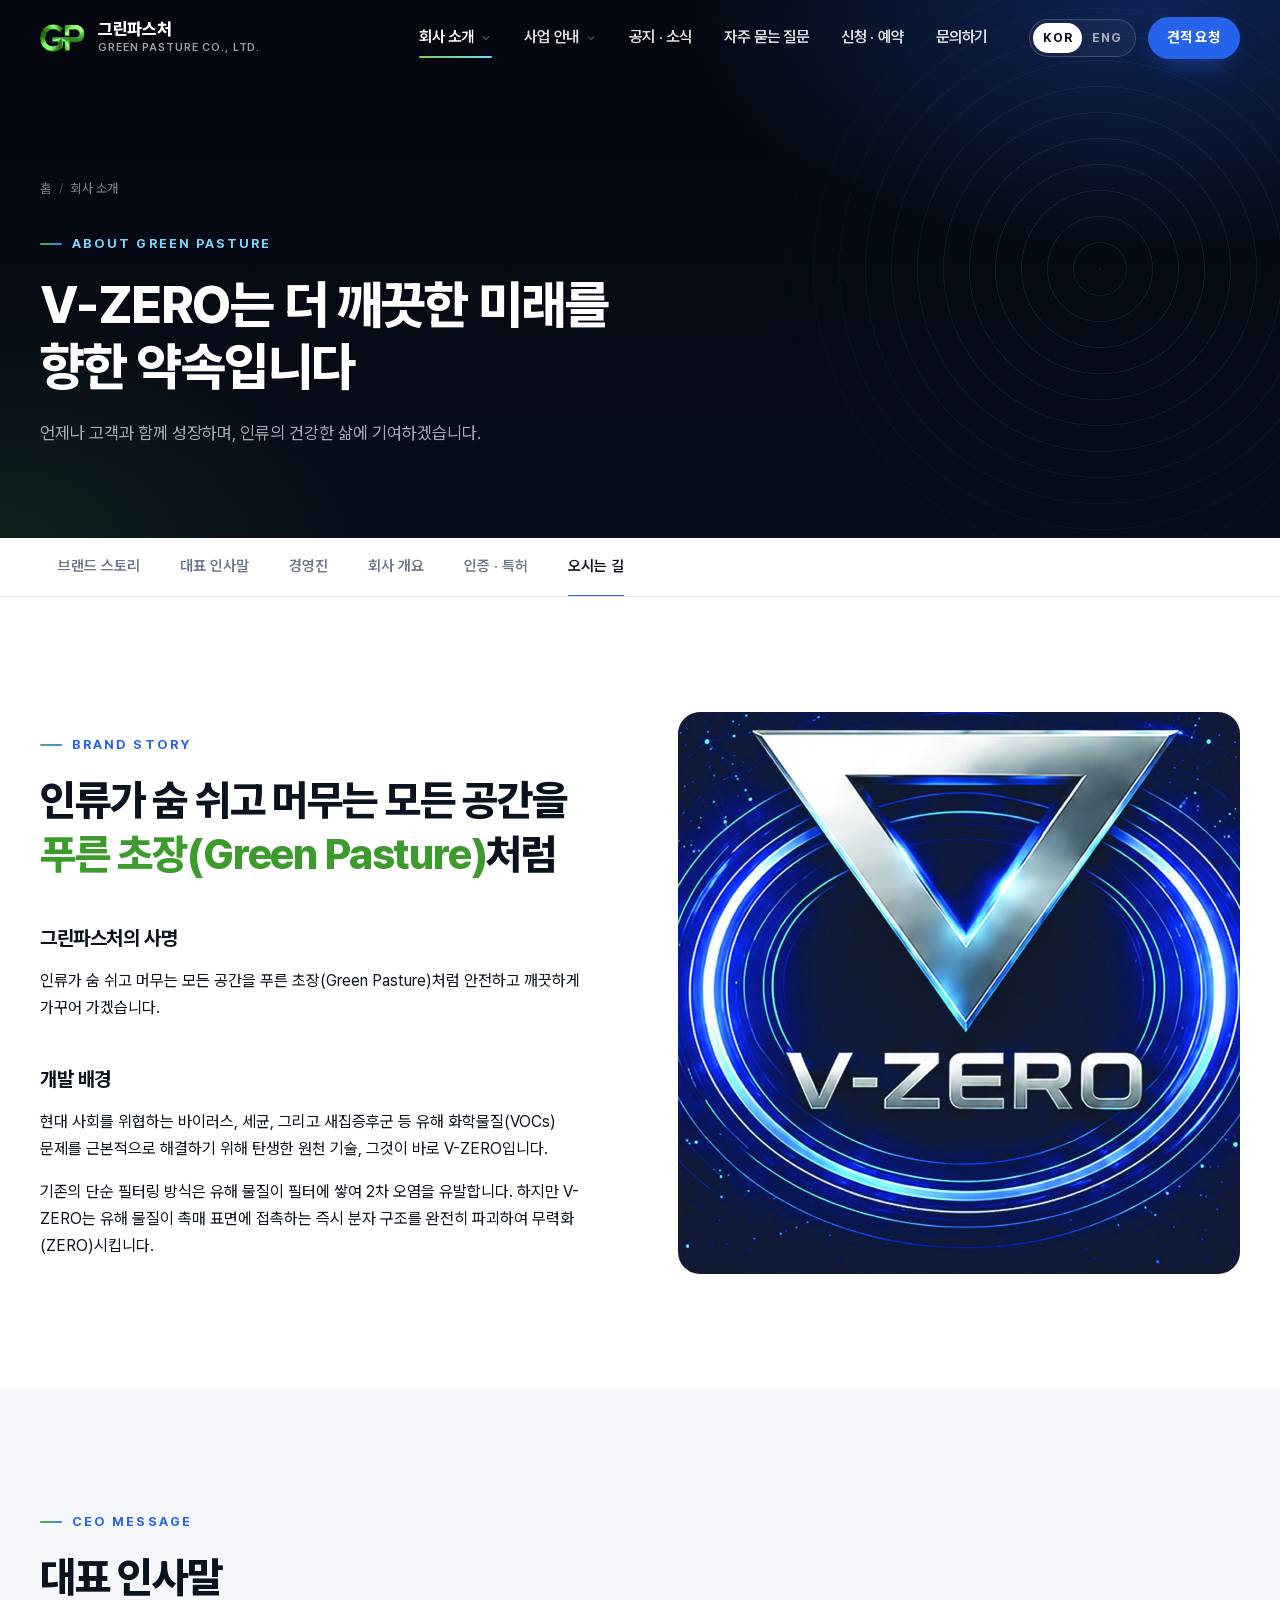
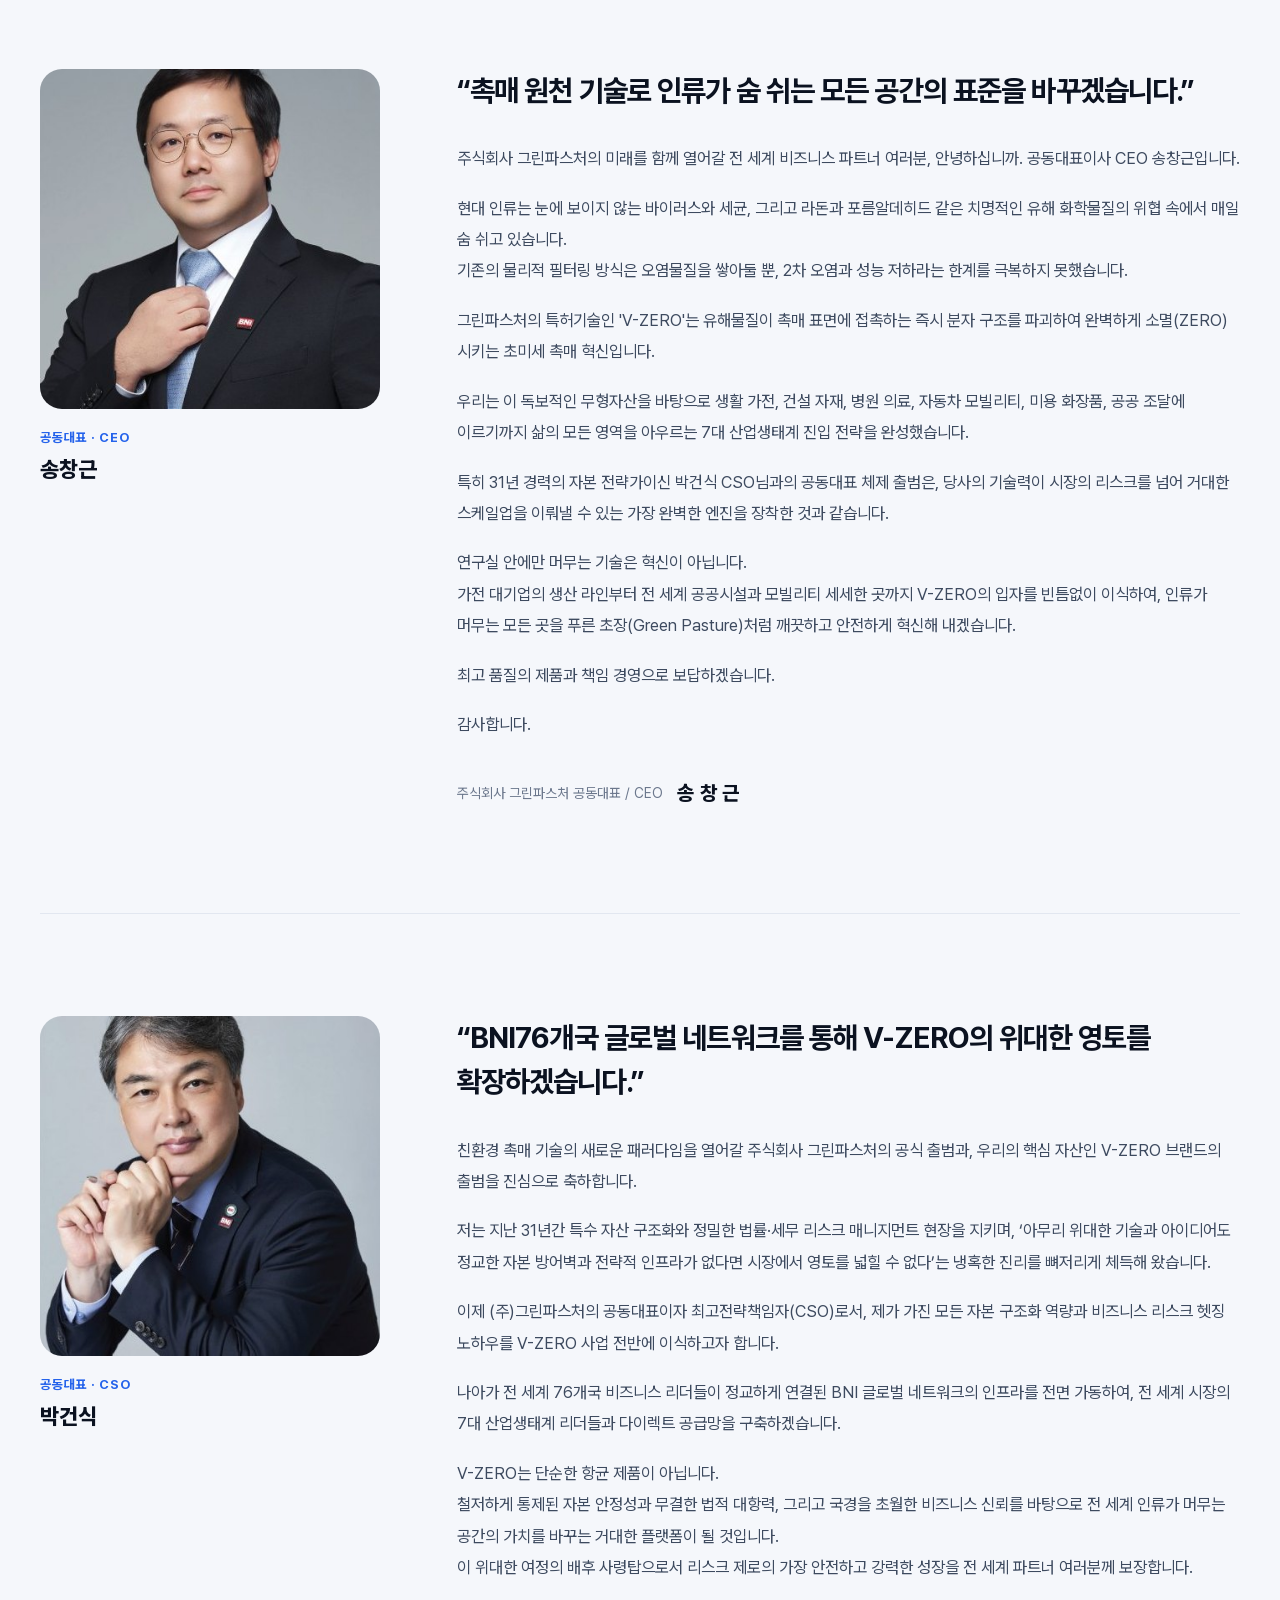
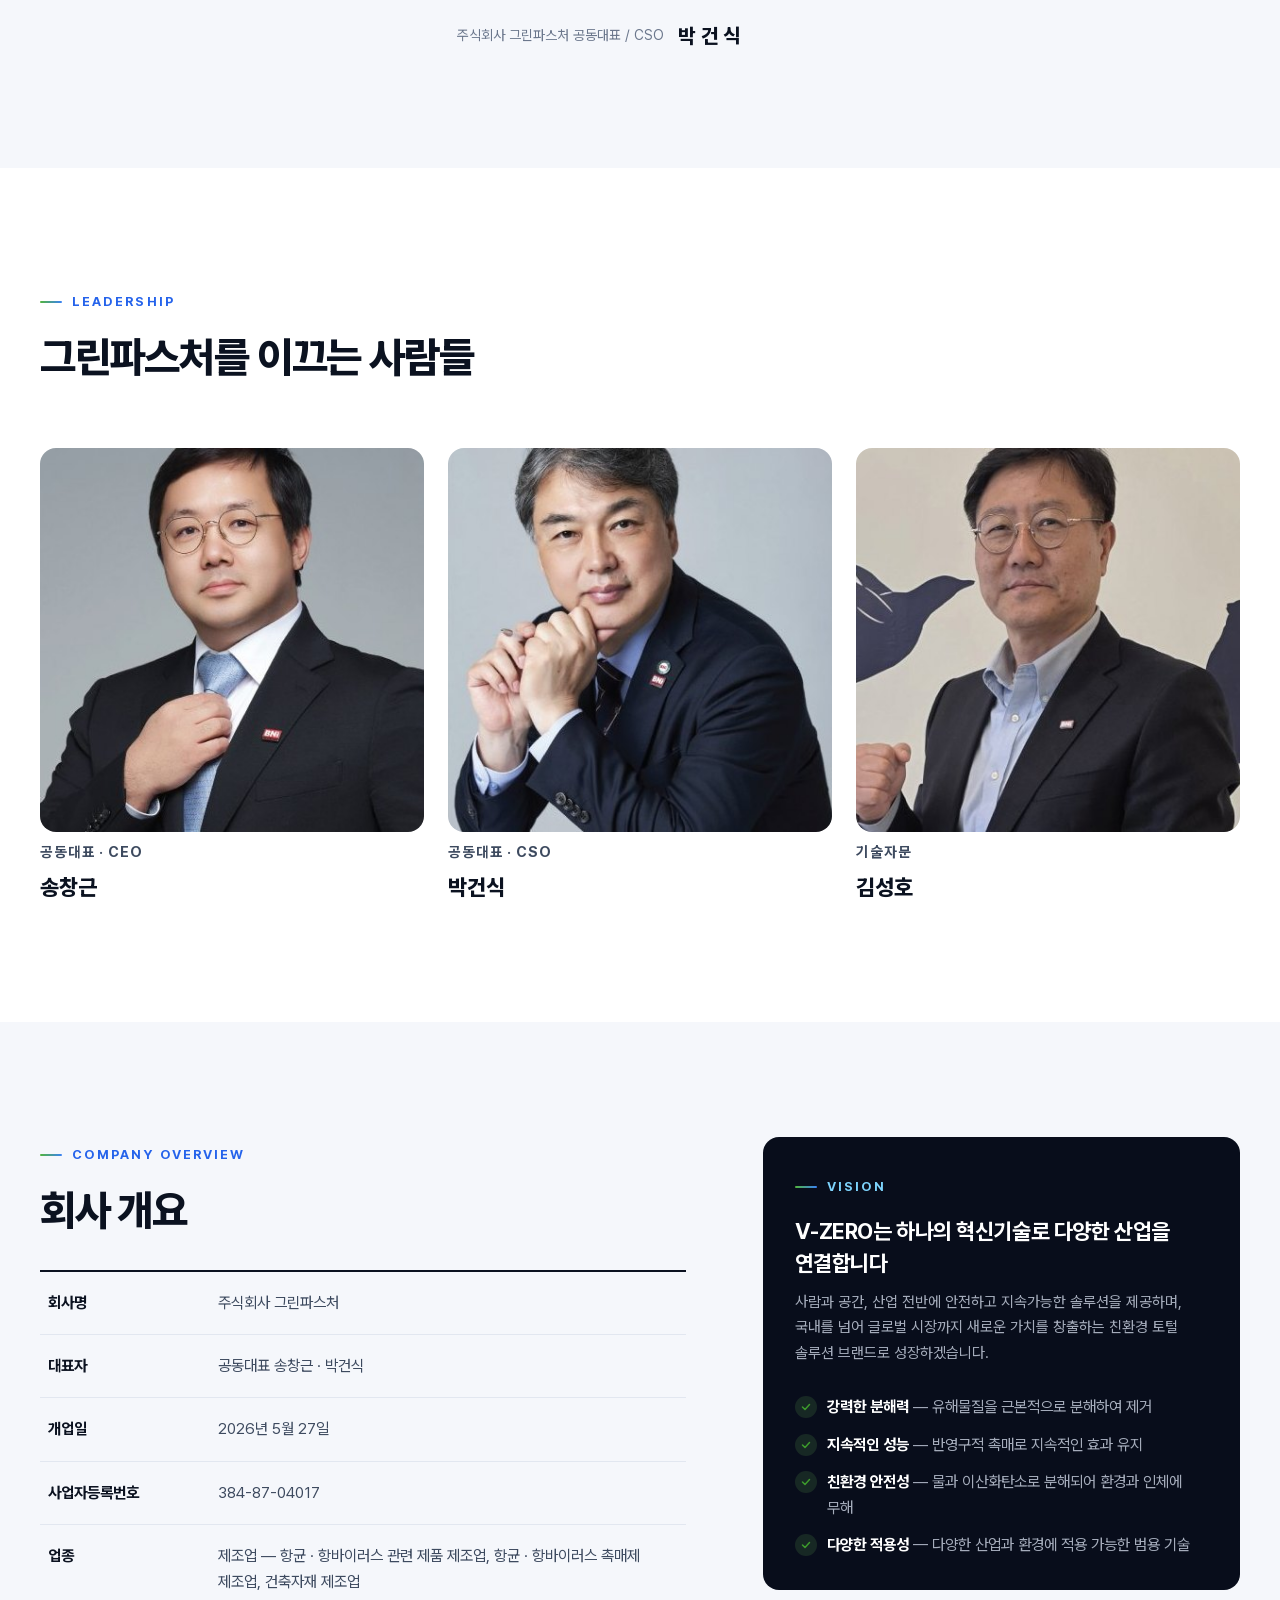
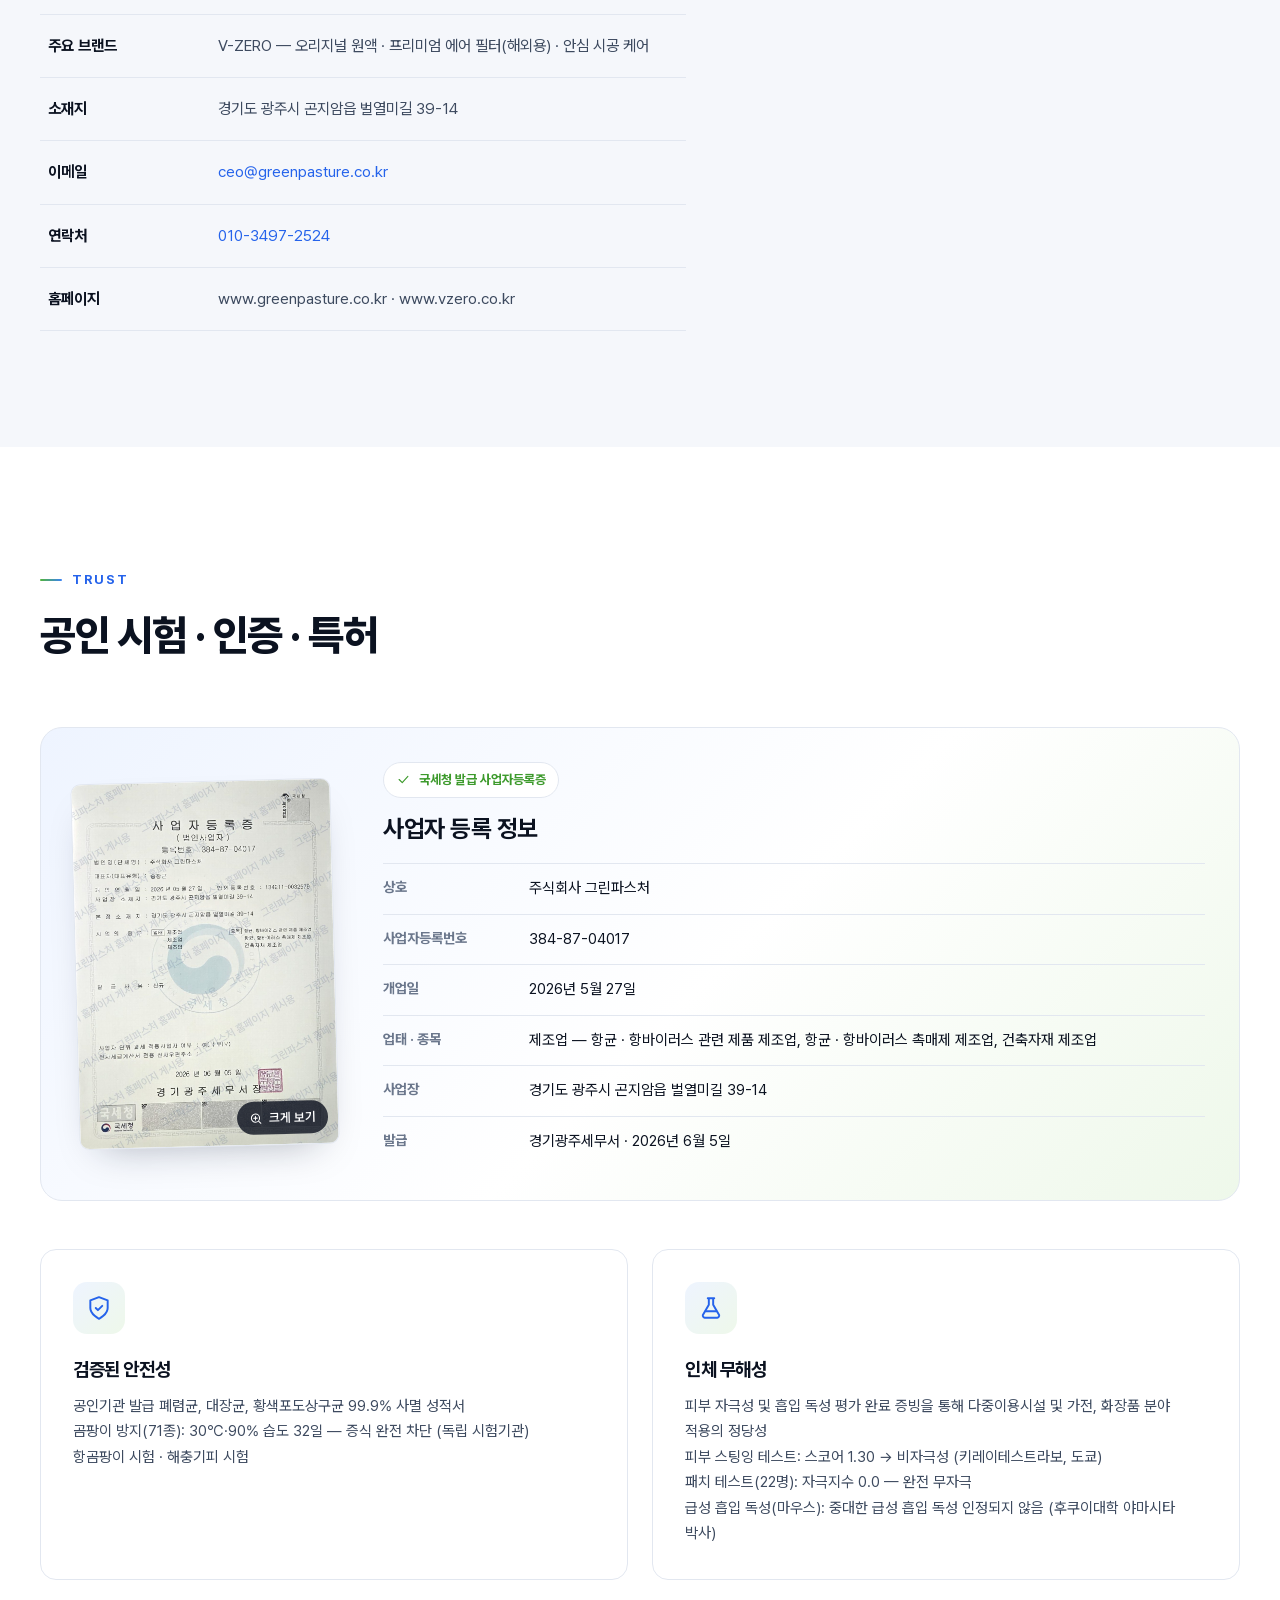
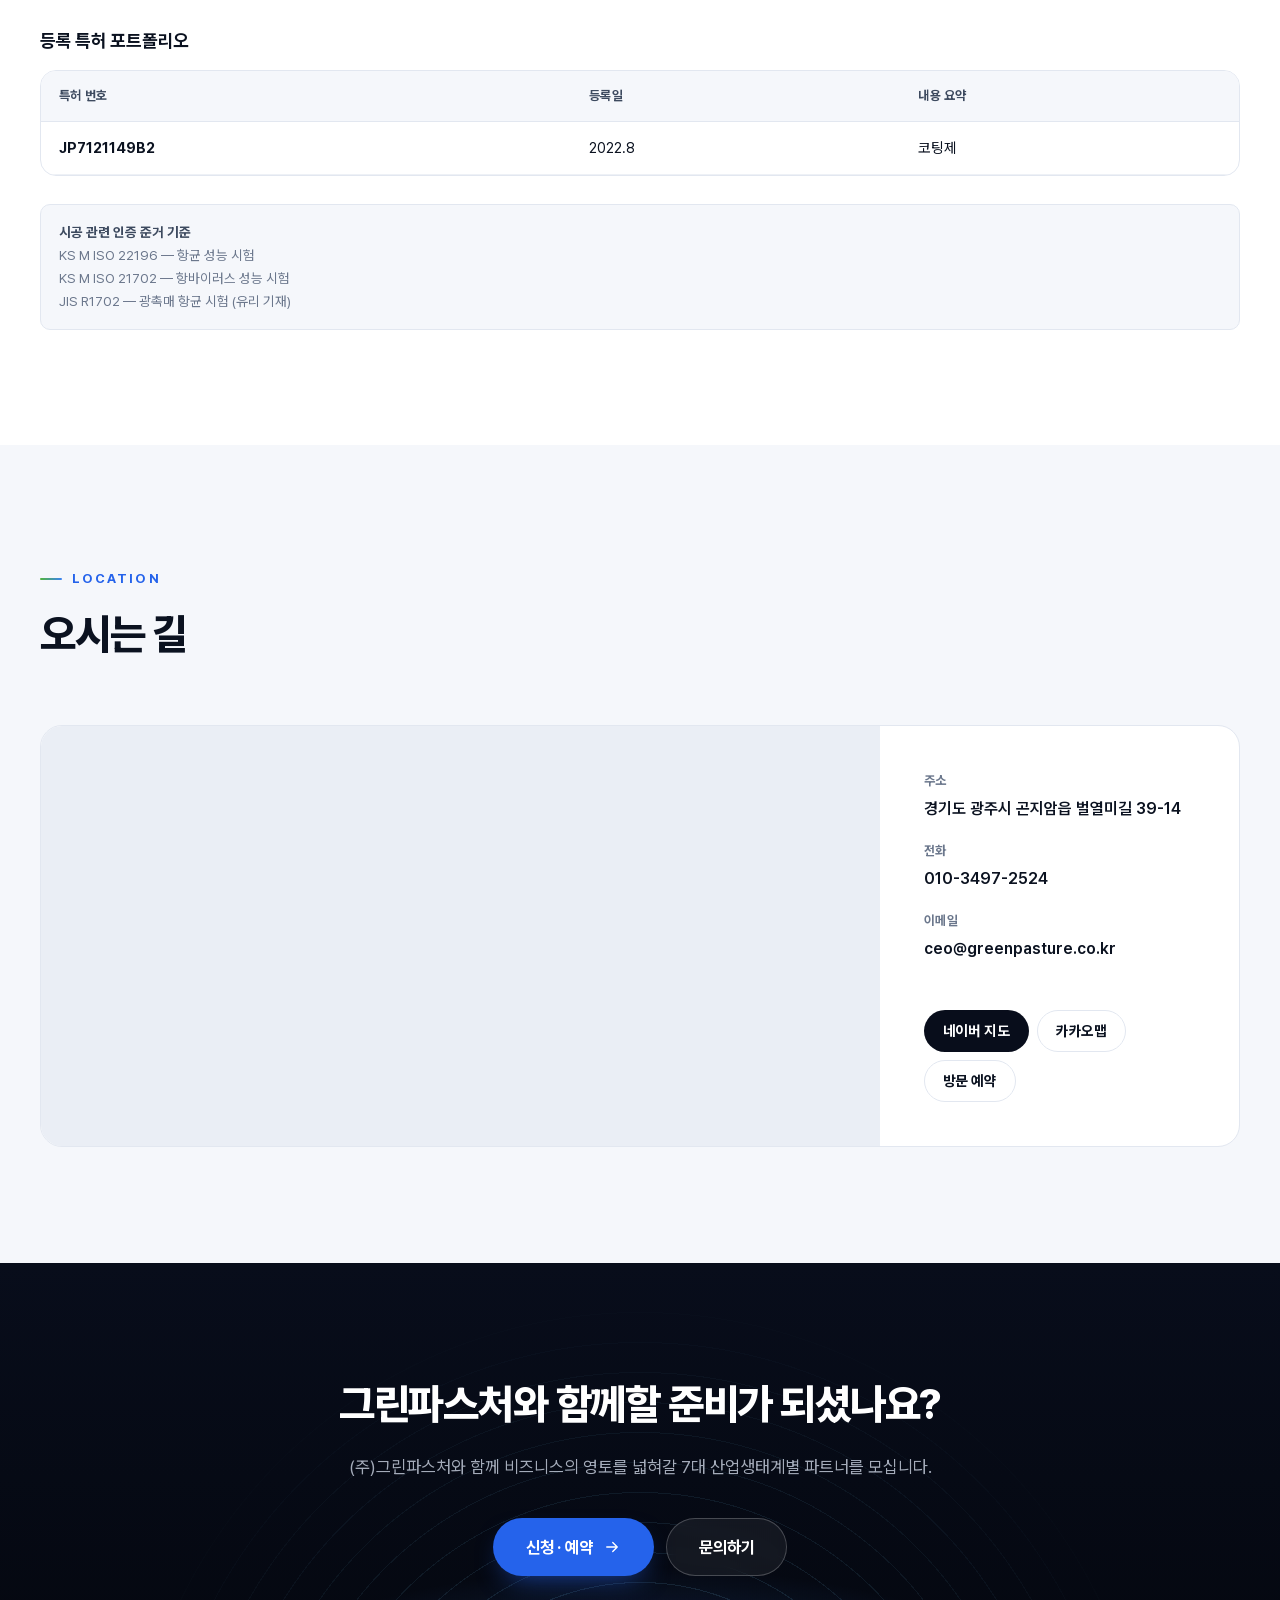
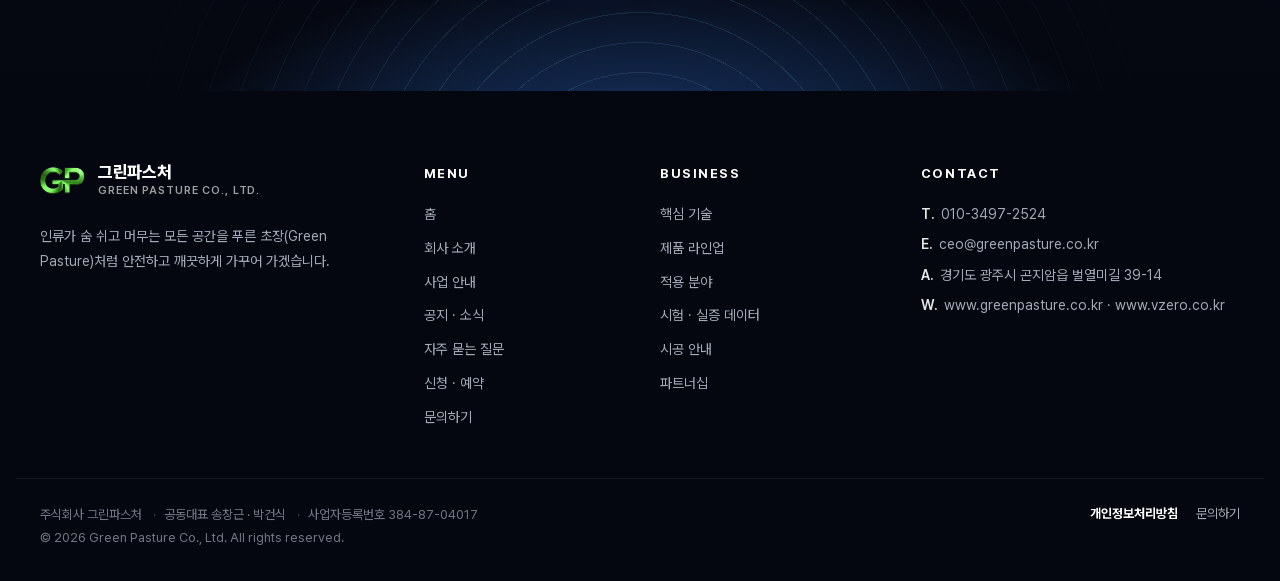
==== commit 219c108e: "근거 없는 인증 · 특허 · 시험 표시를 공개 화면에서 숨기고 불필요한 표기 삭제 - 주요 인증 현황(KTR · KCL · ISO · INNOBIZ), 난연 시험 카드, 출원 공개" ====
--- a/about.html
+++ b/about.html
@@ -269,8 +269,8 @@
         </div>
       </div>
 
-      <h3 class="h4 reveal" style="margin-bottom:16px"><span data-lang="ko">주요 인증 현황</span><span data-lang="en">Key certifications</span></h3>
-      <div class="certs reveal" data-tbd="리플릿의 인증 현황입니다. 인증서 · 시험성적서 사본(번호 · 유효기간)을 받으면 연결">
+      <h3 class="h4 reveal tbd-only" style="margin-bottom:16px"><span data-lang="ko">주요 인증 현황</span><span data-lang="en">Key certifications</span></h3>
+      <div class="certs reveal tbd-only" data-tbd="인증서 사본(인증 대상 회사 · 번호 · 유효기간)을 받으면 공개">
         <div class="cert"><div class="cert__name">KTR</div><p class="cert__desc"><span data-lang="ko">한국화학융합시험연구원</span><span data-lang="en">Korea Testing &amp; Research Institute</span></p></div>
         <div class="cert"><div class="cert__name">KCL</div><p class="cert__desc"><span data-lang="ko">한국건설생활환경시험연구원</span><span data-lang="en">Korea Conformity Laboratories</span></p></div>
         <div class="cert"><div class="cert__name">ISO</div><p class="cert__desc"><span data-lang="ko">ISO 9001 / 14001 인증서</span><span data-lang="en">ISO 9001 / 14001 certificate</span></p></div>
@@ -278,18 +278,18 @@
         <div class="cert"><div class="cert__name">INNOBIZ</div><p class="cert__desc"><span data-lang="ko">기술혁신형 중소기업</span><span data-lang="en">Technology-innovative SME</span></p></div>
       </div>
 
-      <div class="grid grid--3" style="margin-top:40px">
+      <div class="grid grid--2" style="margin-top:40px">
         <div class="card card--flat reveal">
           <div class="card__icon"><i data-icon="shield"></i></div>
           <h3><span data-lang="ko">검증된 안전성</span><span data-lang="en">Proven safety</span></h3>
-          <p><span data-lang="ko">공인기관 발급 폐렴균, 대장균, 황색포도상구균 99.9% 사멸 성적서 배치.<br>곰팡이 방지(71종): 30℃·90% 습도 32일 — 증식 완전 차단 (독립 시험기관)<br>항곰팡이 시험 · 해충기피 시험</span><span data-lang="en">Presented: test reports issued by accredited institutions showing a 99.9% kill rate for pneumonia bacteria, E. coli and Staphylococcus aureus.<br>Mold prevention (71 species): 30℃ · 90% humidity, 32 days — growth completely blocked (independent testing body)<br>Antifungal test · Insect-repellent test</span></p>
+          <p><span data-lang="ko">공인기관 발급 폐렴균, 대장균, 황색포도상구균 99.9% 사멸 성적서<br>곰팡이 방지(71종): 30℃·90% 습도 32일 — 증식 완전 차단 (독립 시험기관)<br>항곰팡이 시험 · 해충기피 시험</span><span data-lang="en">Test reports issued by accredited institutions showing a 99.9% kill rate for pneumonia bacteria, E. coli and Staphylococcus aureus.<br>Mold prevention (71 species): 30℃ · 90% humidity, 32 days — growth completely blocked (independent testing body)<br>Antifungal test · Insect-repellent test</span></p>
         </div>
         <div class="card card--flat reveal" data-delay="1">
           <div class="card__icon"><i data-icon="flask"></i></div>
           <h3><span data-lang="ko">인체 무해성</span><span data-lang="en">Harmless to the human body</span></h3>
-          <p><span data-lang="ko">피부 자극성 및 흡입 독성 평가 완료 증빙을 통해 다중이용시설 및 가전, 화장품 분야 적용의 정당성<br>피부 스팅잉 테스트: 스코어 1.30 → 비자극성 (키레이테스트라보, 도쿄)<br>패치 테스트(22명): 자극지수 0.0 — 완전 무자극 (교토대학 연구팀)<br>급성 흡입 독성(마우스): 급성 독성 없음 (후쿠이대학 야마시타 박사)</span><span data-lang="en">Completed skin-irritation and inhalation-toxicity evaluations justify use in multi-use facilities, home appliances and cosmetics.<br>Skin stinging test: score 1.30 → non-irritating (Kirei Test Labo, Tokyo)<br>Patch test (22 subjects): irritation index 0.0 — completely non-irritating (Kyoto University research team)<br>Acute inhalation toxicity (mice): no acute toxicity (Dr. Yamashita, University of Fukui)</span></p>
-        </div>
-        <div class="card card--flat reveal" data-delay="2">
+          <p><span data-lang="ko">피부 자극성 및 흡입 독성 평가 완료 증빙을 통해 다중이용시설 및 가전, 화장품 분야 적용의 정당성<br>피부 스팅잉 테스트: 스코어 1.30 → 비자극성 (키레이테스트라보, 도쿄)<br>패치 테스트(22명): 자극지수 0.0 — 완전 무자극<br>급성 흡입 독성(마우스): 중대한 급성 흡입 독성 인정되지 않음 (후쿠이대학 야마시타 박사)</span><span data-lang="en">Completed skin-irritation and inhalation-toxicity evaluations justify use in multi-use facilities, home appliances and cosmetics.<br>Skin stinging test: score 1.30 → non-irritating (Kirei Test Labo, Tokyo)<br>Patch test (22 subjects): irritation index 0.0 — completely non-irritating<br>Acute inhalation toxicity (mice): no significant acute inhalation toxicity observed (Dr. Yamashita, University of Fukui)</span></p>
+        </div>
+        <div class="card card--flat reveal tbd-only" data-delay="2" data-tbd="시험 보고서 최종본(DRAFT 아님)과 시험 시료 확인 후 공개">
           <div class="card__icon"><i data-icon="flame"></i></div>
           <h3><span data-lang="ko">난연 시험</span><span data-lang="en">Flame-retardancy test</span></h3>
           <p><span data-lang="ko">독성·발연성 시험 — ISO/TS 19021:2018 (독성) / ISO 5659-2:2017 (발연성)<br>일반사단법인 전선종합기술센터 · 2021년 2월 12일 · 보고서 번호 JDQ2900349 (DRAFT)</span><span data-lang="en">Toxicity and smoke-generation test — ISO/TS 19021:2018 (toxicity) / ISO 5659-2:2017 (smoke generation)<br>Japan Electric Cable Technology Center (JECTEC) · February 12, 2021 · Report No. JDQ2900349 (DRAFT)</span></p>
@@ -306,14 +306,14 @@
               <th scope="col"><span data-lang="ko">내용 요약</span><span data-lang="en">Summary</span></th>
             </tr></thead>
             <tbody>
-              <tr><th scope="row">JP7121149B2</th><td>2022.8</td><td><span data-lang="ko">코팅제 핵심 조성</span><span data-lang="en">Coating agent — core composition</span></td></tr>
-              <tr><th scope="row">WO2020/166056A1</th><td>2020.8</td><td><span data-lang="ko">JP7121149B2 PCT 국제 공개 (WIPO)</span><span data-lang="en">PCT international publication of JP7121149B2 (WIPO)</span></td></tr>
-              <tr><th scope="row">JP2013-130593A</th><td>2013.7</td><td><span data-lang="ko">분산액 + 알코올계 도포액</span><span data-lang="en">Dispersion + alcohol-based coating liquid</span></td></tr>
-              <tr><th scope="row">WO2014/115792A1</th><td>2014.7</td><td><span data-lang="ko">PET 기재용 투명 도전막</span><span data-lang="en">Transparent conductive film for PET substrates</span></td></tr>
+              <tr><th scope="row">JP7121149B2</th><td>2022.8</td><td><span data-lang="ko">코팅제</span><span data-lang="en">Coating agent</span></td></tr>
+              <tr class="tbd-only" data-tbd="출원 공개 문헌(등록 아님) — 등록 특허 표에서 제외"><th scope="row">WO2020/166056A1</th><td>2020.8</td><td><span data-lang="ko">JP7121149B2 PCT 국제 공개 (WIPO)</span><span data-lang="en">PCT international publication of JP7121149B2 (WIPO)</span></td></tr>
+              <tr class="tbd-only" data-tbd="출원 공개 문헌(등록 아님) — 등록 특허 표에서 제외"><th scope="row">JP2013-130593A</th><td>2013.7</td><td><span data-lang="ko">분산액 + 알코올계 도포액</span><span data-lang="en">Dispersion + alcohol-based coating liquid</span></td></tr>
+              <tr class="tbd-only" data-tbd="출원 공개 문헌(등록 아님) — 등록 특허 표에서 제외"><th scope="row">WO2014/115792A1</th><td>2014.7</td><td><span data-lang="ko">PET 기재용 투명 도전막</span><span data-lang="en">Transparent conductive film for PET substrates</span></td></tr>
             </tbody>
           </table>
         </div>
-        <p class="note"><span data-lang="ko"><strong>시공 관련 인증 준거 기준</strong><br>KS M ISO 22196 — 항균 성능 시험<br>KS M ISO 21702 — 항바이러스 성능 시험<br>JIS R1702 — 광촉매 항균 시험 (유리 기재)<br>ISO/TS 19021:2018 — 독성 시험</span><span data-lang="en"><strong>Standards referenced for application-related certification</strong><br>KS M ISO 22196 — antibacterial performance test<br>KS M ISO 21702 — antiviral performance test<br>JIS R1702 — photocatalytic antibacterial test (glass substrate)<br>ISO/TS 19021:2018 — toxicity test</span></p>
+        <p class="note"><span data-lang="ko"><strong>시공 관련 인증 준거 기준</strong><br>KS M ISO 22196 — 항균 성능 시험<br>KS M ISO 21702 — 항바이러스 성능 시험<br>JIS R1702 — 광촉매 항균 시험 (유리 기재)</span><span data-lang="en"><strong>Standards referenced for application-related certification</strong><br>KS M ISO 22196 — antibacterial performance test<br>KS M ISO 21702 — antiviral performance test<br>JIS R1702 — photocatalytic antibacterial test (glass substrate)</span></p>
       </div>
     </div>
   </section>
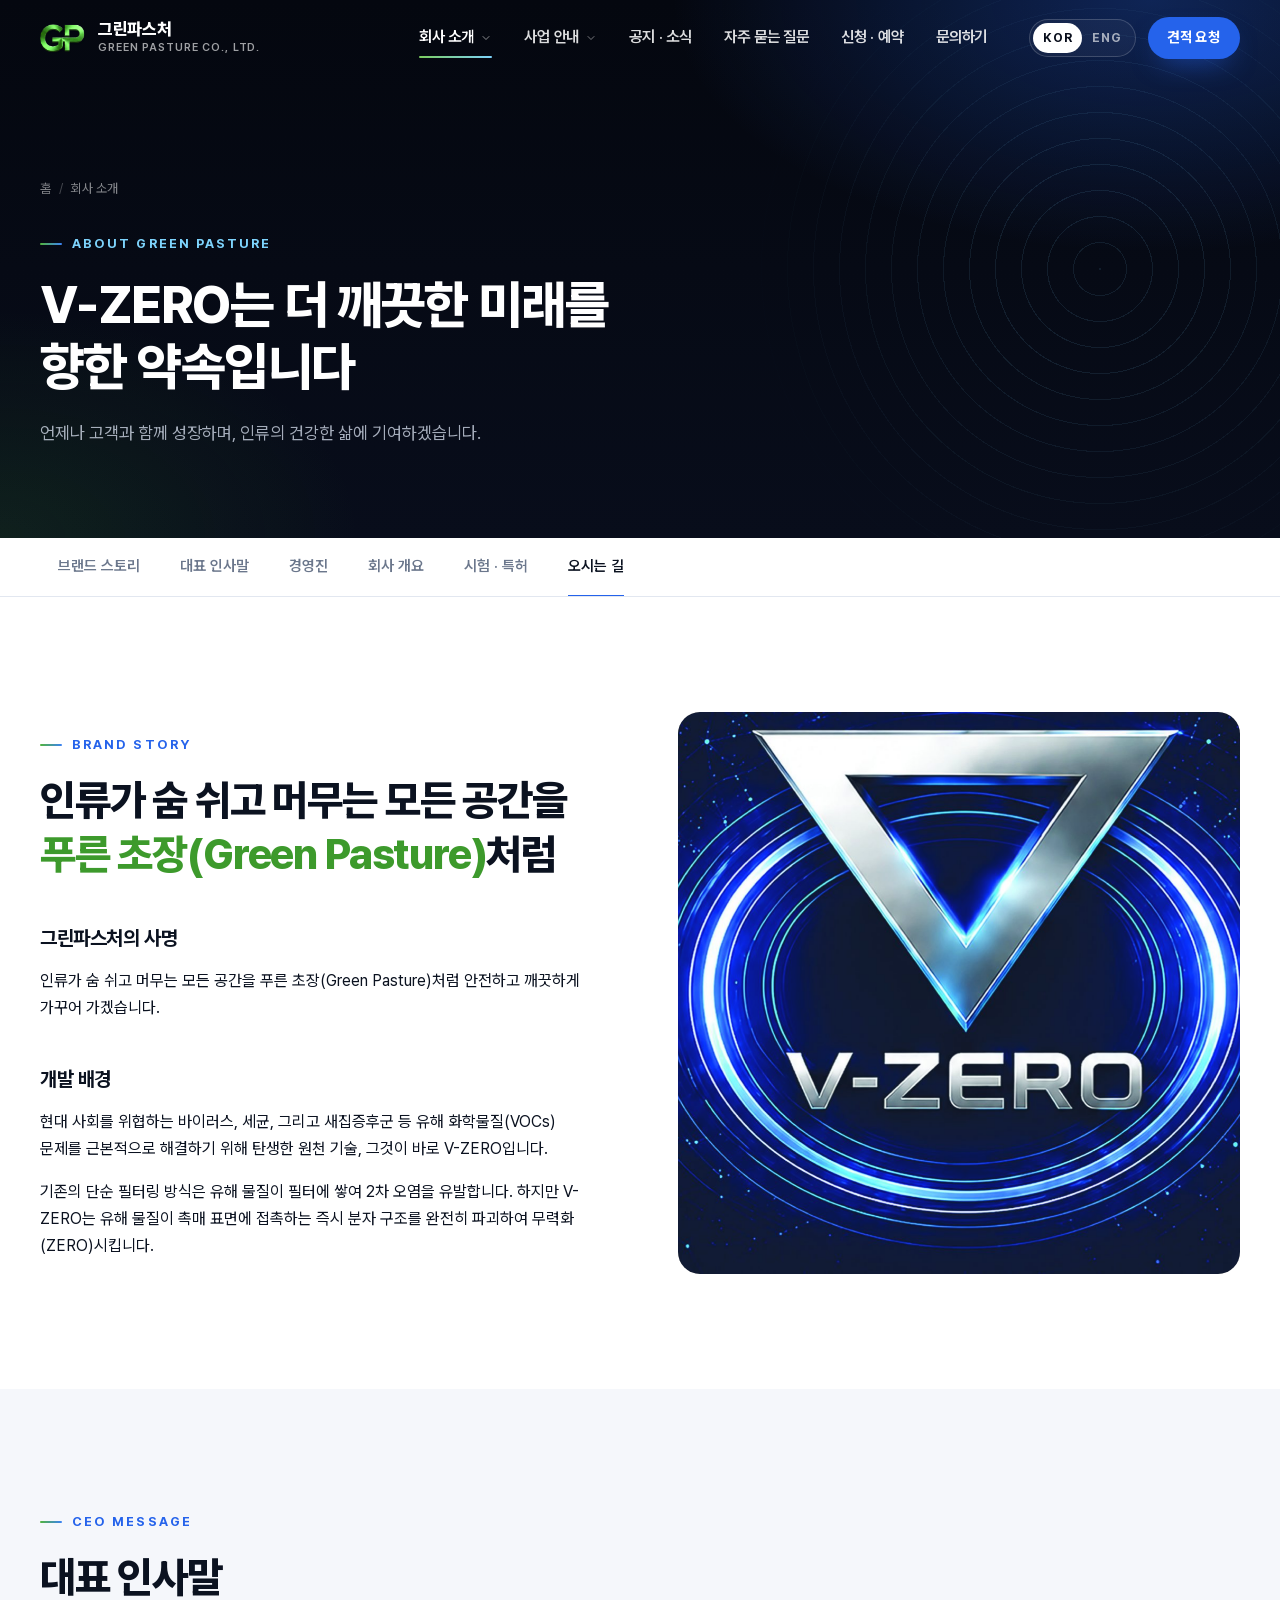
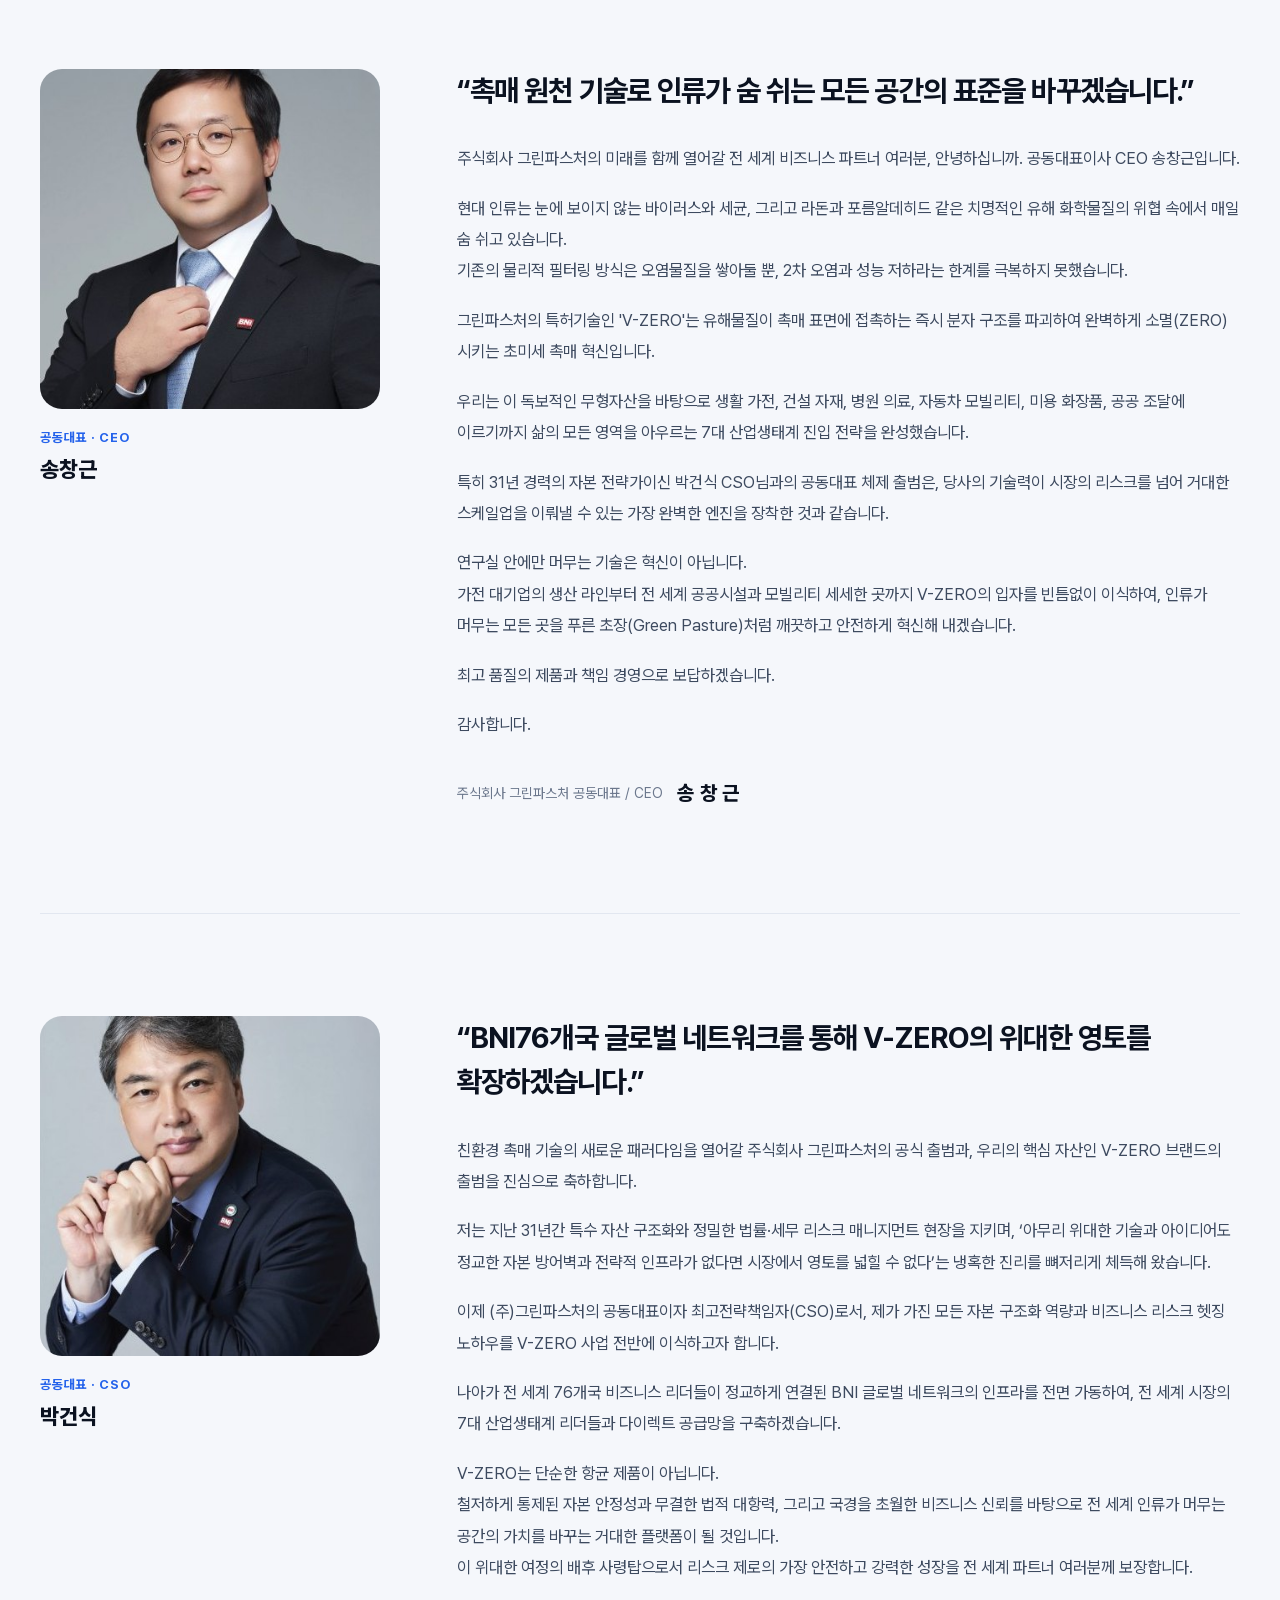
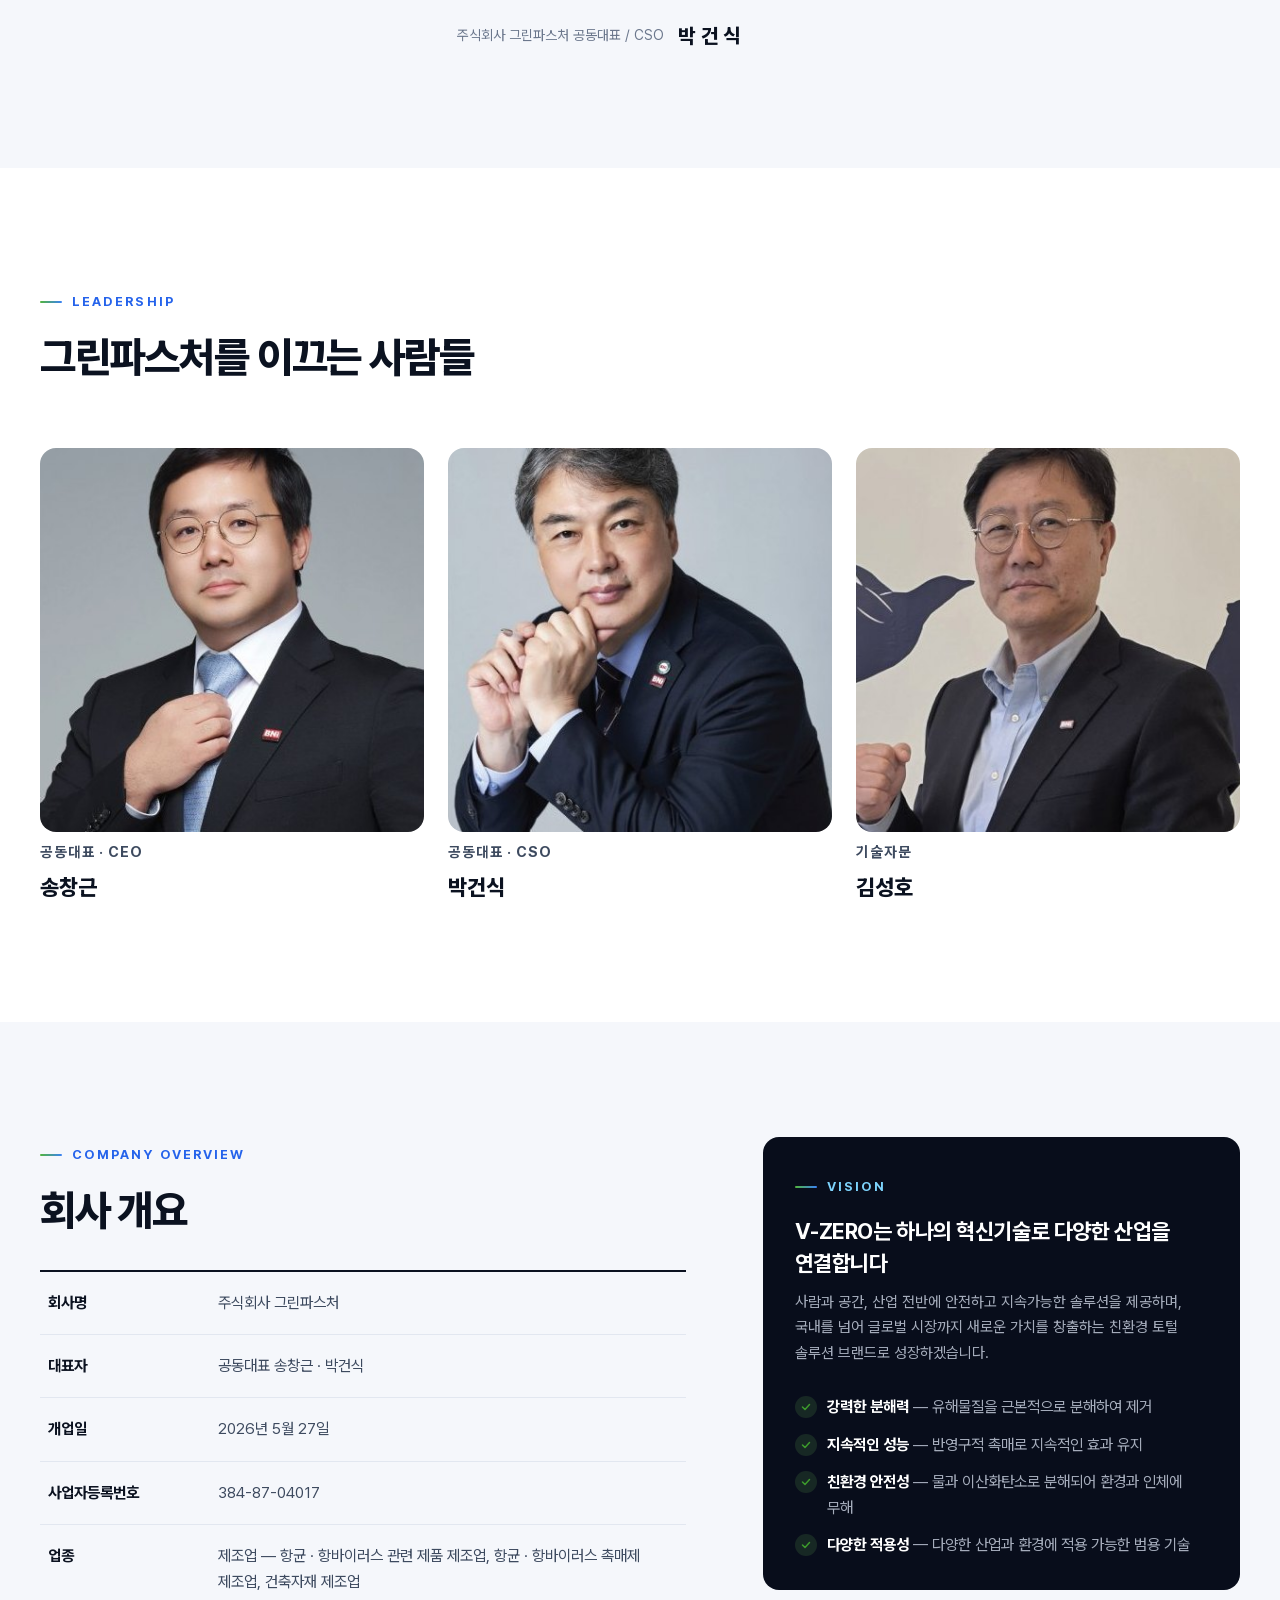
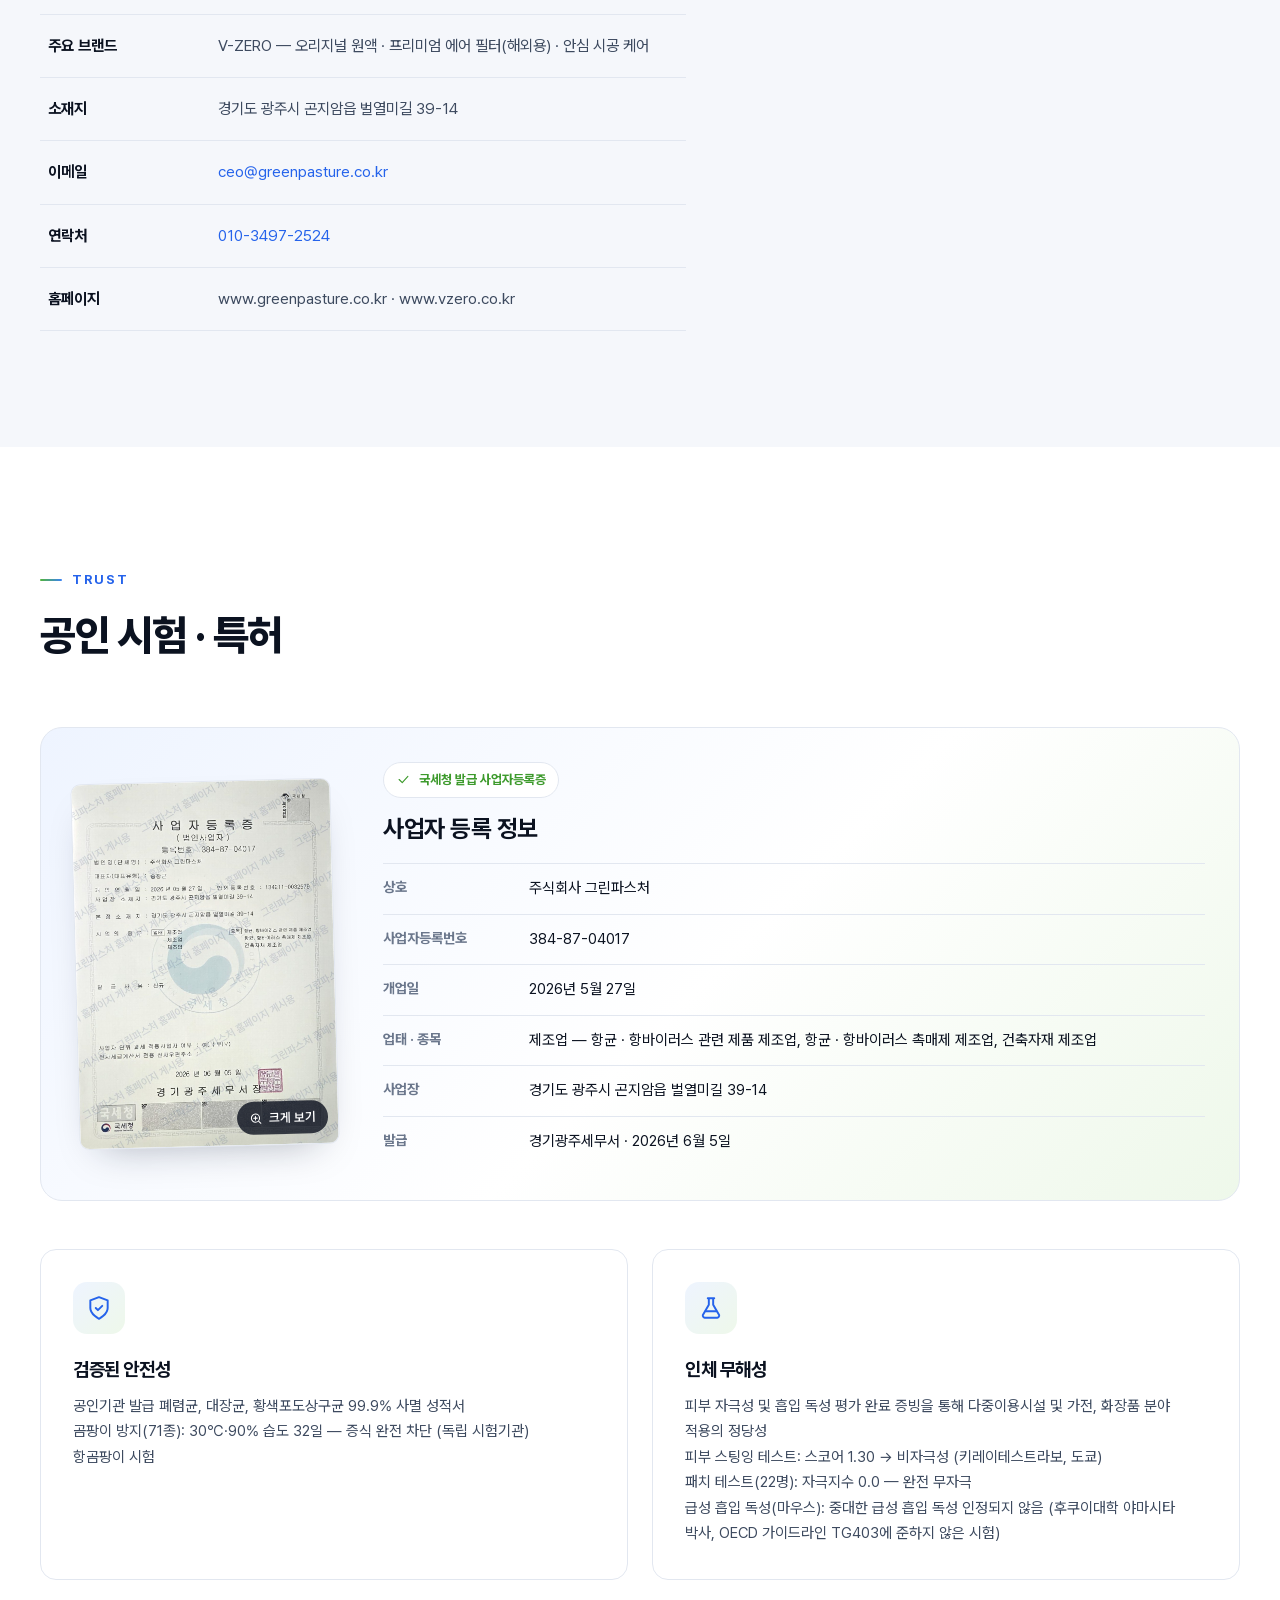
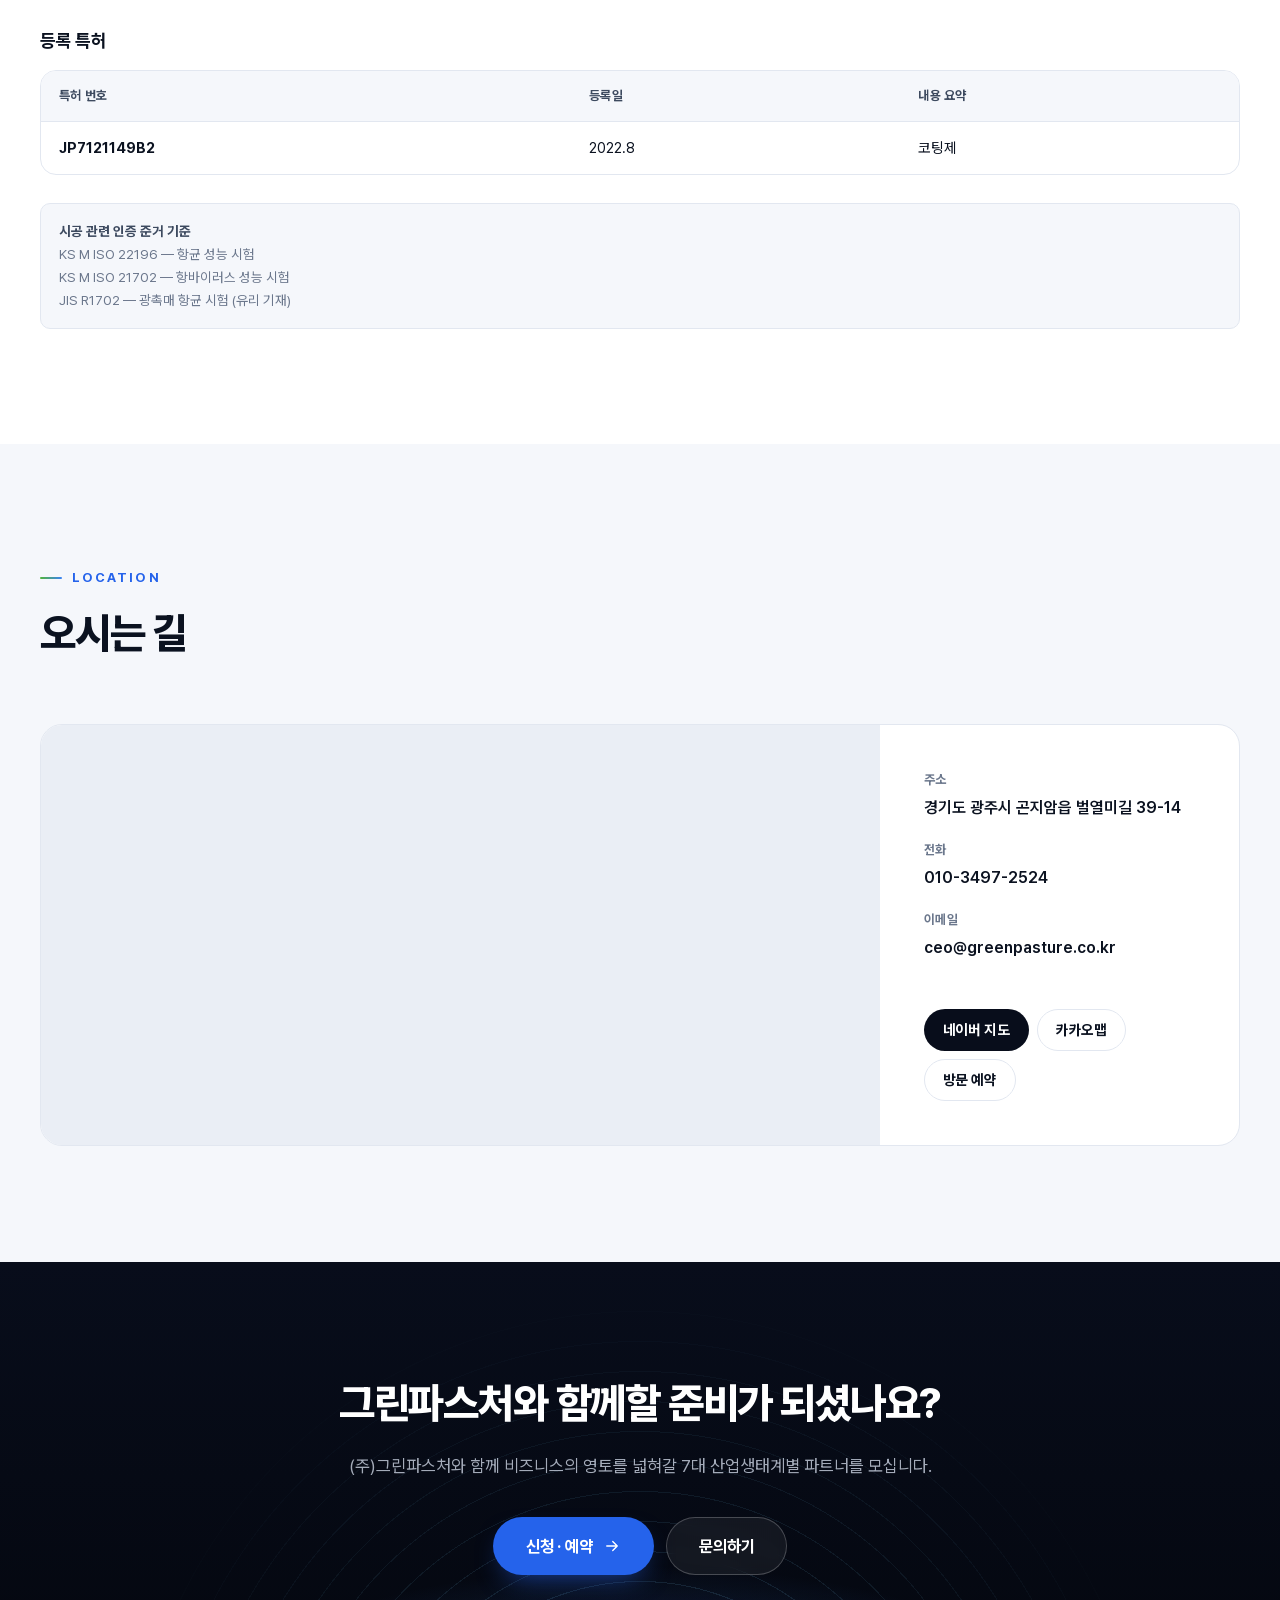
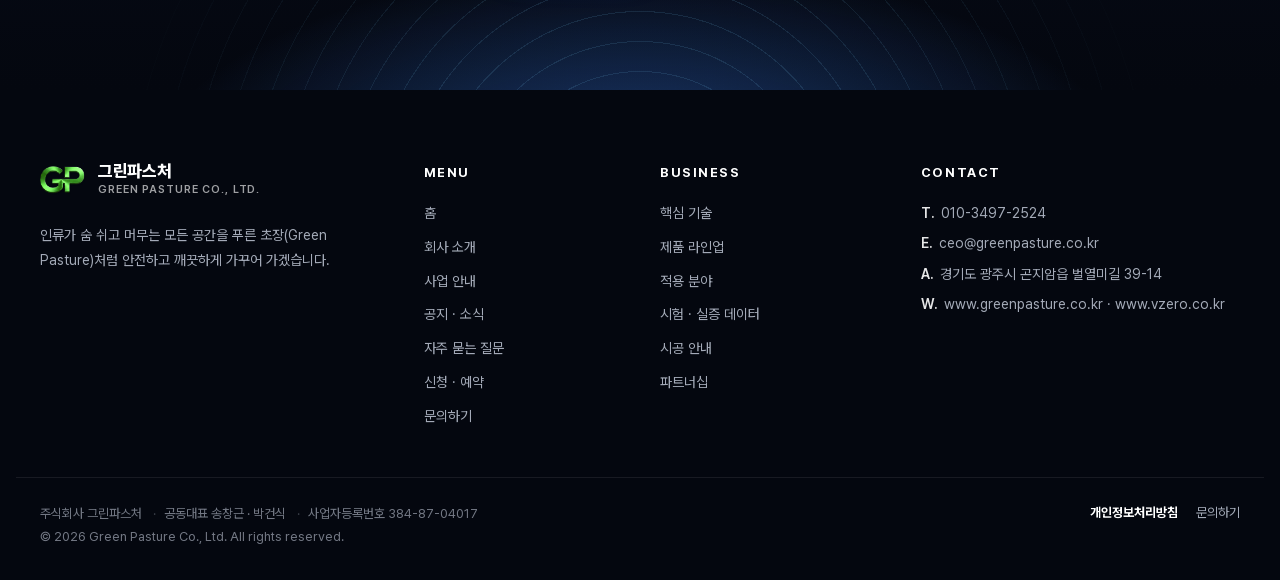
==== commit fcb7c5d1: "회사 소개 · 사업 안내 표기 정리 (이어서) - 회사 소개 '시험 · 특허': 인증 현황 · 난연 시험 카드 · 특허 공개 문헌 3건을 내림 (자료 수령 후 다시 게시), 메뉴 " ====
--- a/about.html
+++ b/about.html
@@ -5,7 +5,7 @@
 <meta name="viewport" content="width=device-width, initial-scale=1">
 <title>회사 소개 | 주식회사 그린파스처</title>
 <meta name="gp:title-en" content="About | Green Pasture Co., Ltd.">
-<meta name="description" content="인류가 숨 쉬고 머무는 모든 공간을 푸른 초장(Green Pasture)처럼. 주식회사 그린파스처의 브랜드 스토리, 대표 인사말, 경영진, 회사 개요, 인증 · 특허, 오시는 길.">
+<meta name="description" content="인류가 숨 쉬고 머무는 모든 공간을 푸른 초장(Green Pasture)처럼. 주식회사 그린파스처의 브랜드 스토리, 대표 인사말, 경영진, 회사 개요, 시험 · 특허, 오시는 길.">
 <link rel="canonical" href="https://www.greenpasture.co.kr/about.html">
 <meta property="og:type" content="website">
 <meta property="og:site_name" content="그린파스처 Green Pasture">
@@ -20,7 +20,7 @@
 <meta name="theme-color" content="#080d1b">
 <script>(function(){var d=document.documentElement;d.classList.remove('no-js');try{var q=new URLSearchParams(location.search).get('lang');var l=q||localStorage.getItem('gp-lang');if(l==='en')d.lang='en';}catch(e){}})();</script>
 <link rel="stylesheet" href="assets/fonts/pretendard/pretendard.css">
-<link rel="stylesheet" href="assets/css/style.css?v=5">
+<link rel="stylesheet" href="assets/css/style.css?v=6">
 </head>
 <body>
 <a class="skip-link" href="#main">본문 바로가기</a>
@@ -46,7 +46,7 @@
       <a href="#message"><span data-lang="ko">대표 인사말</span><span data-lang="en">CEO Message</span></a>
       <a href="#leadership"><span data-lang="ko">경영진</span><span data-lang="en">Leadership</span></a>
       <a href="#overview"><span data-lang="ko">회사 개요</span><span data-lang="en">Overview</span></a>
-      <a href="#certification"><span data-lang="ko">인증 · 특허</span><span data-lang="en">Certifications</span></a>
+      <a href="#certification"><span data-lang="ko">시험 · 특허</span><span data-lang="en">Tests &amp; Patents</span></a>
       <a href="#location"><span data-lang="ko">오시는 길</span><span data-lang="en">Location</span></a>
     </div>
   </nav>
@@ -239,12 +239,12 @@
     </div>
   </section>
 
-  <!-- ============ 인증 · 특허 ============ -->
+  <!-- ============ 시험 · 특허 ============ -->
   <section class="section" id="certification" aria-labelledby="certTitle">
     <div class="wrap">
       <div class="section__head reveal">
         <span class="eyebrow">Trust</span>
-        <h2 class="h2" id="certTitle"><span data-lang="ko">공인 시험 · 인증 · 특허</span><span data-lang="en">Tests, certifications &amp; patents</span></h2>
+        <h2 class="h2" id="certTitle"><span data-lang="ko">공인 시험 · 특허</span><span data-lang="en">Tests &amp; patents</span></h2>
       </div>
 
       <!-- 사업자 등록 정보 (사업자등록증 원본으로 확인, 2026-06-05 발급) -->
@@ -269,35 +269,22 @@
         </div>
       </div>
 
-      <h3 class="h4 reveal tbd-only" style="margin-bottom:16px"><span data-lang="ko">주요 인증 현황</span><span data-lang="en">Key certifications</span></h3>
-      <div class="certs reveal tbd-only" data-tbd="인증서 사본(인증 대상 회사 · 번호 · 유효기간)을 받으면 공개">
-        <div class="cert"><div class="cert__name">KTR</div><p class="cert__desc"><span data-lang="ko">한국화학융합시험연구원</span><span data-lang="en">Korea Testing &amp; Research Institute</span></p></div>
-        <div class="cert"><div class="cert__name">KCL</div><p class="cert__desc"><span data-lang="ko">한국건설생활환경시험연구원</span><span data-lang="en">Korea Conformity Laboratories</span></p></div>
-        <div class="cert"><div class="cert__name">ISO</div><p class="cert__desc"><span data-lang="ko">ISO 9001 / 14001 인증서</span><span data-lang="en">ISO 9001 / 14001 certificate</span></p></div>
-        <div class="cert"><div class="cert__name">ISO</div><p class="cert__desc"><span data-lang="ko">ISO 14001 인증서</span><span data-lang="en">ISO 14001 certificate</span></p></div>
-        <div class="cert"><div class="cert__name">INNOBIZ</div><p class="cert__desc"><span data-lang="ko">기술혁신형 중소기업</span><span data-lang="en">Technology-innovative SME</span></p></div>
-      </div>
 
       <div class="grid grid--2" style="margin-top:40px">
         <div class="card card--flat reveal">
           <div class="card__icon"><i data-icon="shield"></i></div>
           <h3><span data-lang="ko">검증된 안전성</span><span data-lang="en">Proven safety</span></h3>
-          <p><span data-lang="ko">공인기관 발급 폐렴균, 대장균, 황색포도상구균 99.9% 사멸 성적서<br>곰팡이 방지(71종): 30℃·90% 습도 32일 — 증식 완전 차단 (독립 시험기관)<br>항곰팡이 시험 · 해충기피 시험</span><span data-lang="en">Test reports issued by accredited institutions showing a 99.9% kill rate for pneumonia bacteria, E. coli and Staphylococcus aureus.<br>Mold prevention (71 species): 30℃ · 90% humidity, 32 days — growth completely blocked (independent testing body)<br>Antifungal test · Insect-repellent test</span></p>
+          <p><span data-lang="ko">공인기관 발급 폐렴균, 대장균, 황색포도상구균 99.9% 사멸 성적서<br>곰팡이 방지(71종): 30℃·90% 습도 32일 — 증식 완전 차단 (독립 시험기관)<br>항곰팡이 시험</span><span data-lang="en">Test reports issued by accredited institutions showing a 99.9% kill rate for pneumonia bacteria, E. coli and Staphylococcus aureus.<br>Mold prevention (71 species): 30℃ · 90% humidity, 32 days — growth completely blocked (independent testing body)<br>Antifungal test</span></p>
         </div>
         <div class="card card--flat reveal" data-delay="1">
           <div class="card__icon"><i data-icon="flask"></i></div>
           <h3><span data-lang="ko">인체 무해성</span><span data-lang="en">Harmless to the human body</span></h3>
-          <p><span data-lang="ko">피부 자극성 및 흡입 독성 평가 완료 증빙을 통해 다중이용시설 및 가전, 화장품 분야 적용의 정당성<br>피부 스팅잉 테스트: 스코어 1.30 → 비자극성 (키레이테스트라보, 도쿄)<br>패치 테스트(22명): 자극지수 0.0 — 완전 무자극<br>급성 흡입 독성(마우스): 중대한 급성 흡입 독성 인정되지 않음 (후쿠이대학 야마시타 박사)</span><span data-lang="en">Completed skin-irritation and inhalation-toxicity evaluations justify use in multi-use facilities, home appliances and cosmetics.<br>Skin stinging test: score 1.30 → non-irritating (Kirei Test Labo, Tokyo)<br>Patch test (22 subjects): irritation index 0.0 — completely non-irritating<br>Acute inhalation toxicity (mice): no significant acute inhalation toxicity observed (Dr. Yamashita, University of Fukui)</span></p>
-        </div>
-        <div class="card card--flat reveal tbd-only" data-delay="2" data-tbd="시험 보고서 최종본(DRAFT 아님)과 시험 시료 확인 후 공개">
-          <div class="card__icon"><i data-icon="flame"></i></div>
-          <h3><span data-lang="ko">난연 시험</span><span data-lang="en">Flame-retardancy test</span></h3>
-          <p><span data-lang="ko">독성·발연성 시험 — ISO/TS 19021:2018 (독성) / ISO 5659-2:2017 (발연성)<br>일반사단법인 전선종합기술센터 · 2021년 2월 12일 · 보고서 번호 JDQ2900349 (DRAFT)</span><span data-lang="en">Toxicity and smoke-generation test — ISO/TS 19021:2018 (toxicity) / ISO 5659-2:2017 (smoke generation)<br>Japan Electric Cable Technology Center (JECTEC) · February 12, 2021 · Report No. JDQ2900349 (DRAFT)</span></p>
+          <p><span data-lang="ko">피부 자극성 및 흡입 독성 평가 완료 증빙을 통해 다중이용시설 및 가전, 화장품 분야 적용의 정당성<br>피부 스팅잉 테스트: 스코어 1.30 → 비자극성 (키레이테스트라보, 도쿄)<br>패치 테스트(22명): 자극지수 0.0 — 완전 무자극<br>급성 흡입 독성(마우스): 중대한 급성 흡입 독성 인정되지 않음 (후쿠이대학 야마시타 박사, OECD 가이드라인 TG403에 준하지 않은 시험)</span><span data-lang="en">Completed skin-irritation and inhalation-toxicity evaluations justify use in multi-use facilities, home appliances and cosmetics.<br>Skin stinging test: score 1.30 → non-irritating (Kirei Test Labo, Tokyo)<br>Patch test (22 subjects): irritation index 0.0 — completely non-irritating<br>Acute inhalation toxicity (mice): no significant acute inhalation toxicity observed (Dr. Yamashita, University of Fukui; study not conforming to OECD Guideline TG403)</span></p>
         </div>
       </div>
 
       <div class="patents reveal" style="margin-top:48px">
-        <h3 class="h4" style="margin-bottom:16px"><span data-lang="ko">등록 특허 포트폴리오</span><span data-lang="en">Registered patent portfolio</span></h3>
+        <h3 class="h4" style="margin-bottom:16px"><span data-lang="ko">등록 특허</span><span data-lang="en">Registered patent</span></h3>
         <div class="table-wrap" tabindex="0" data-tbd="특허 권리자 · 사용 권한 자료를 받으면 표기 확정">
           <table class="data-table">
             <thead><tr>
@@ -307,9 +294,6 @@
             </tr></thead>
             <tbody>
               <tr><th scope="row">JP7121149B2</th><td>2022.8</td><td><span data-lang="ko">코팅제</span><span data-lang="en">Coating agent</span></td></tr>
-              <tr class="tbd-only" data-tbd="출원 공개 문헌(등록 아님) — 등록 특허 표에서 제외"><th scope="row">WO2020/166056A1</th><td>2020.8</td><td><span data-lang="ko">JP7121149B2 PCT 국제 공개 (WIPO)</span><span data-lang="en">PCT international publication of JP7121149B2 (WIPO)</span></td></tr>
-              <tr class="tbd-only" data-tbd="출원 공개 문헌(등록 아님) — 등록 특허 표에서 제외"><th scope="row">JP2013-130593A</th><td>2013.7</td><td><span data-lang="ko">분산액 + 알코올계 도포액</span><span data-lang="en">Dispersion + alcohol-based coating liquid</span></td></tr>
-              <tr class="tbd-only" data-tbd="출원 공개 문헌(등록 아님) — 등록 특허 표에서 제외"><th scope="row">WO2014/115792A1</th><td>2014.7</td><td><span data-lang="ko">PET 기재용 투명 도전막</span><span data-lang="en">Transparent conductive film for PET substrates</span></td></tr>
             </tbody>
           </table>
         </div>
@@ -361,6 +345,6 @@
 </main>
 
 <div id="footer-slot"></div>
-<script src="assets/js/site.js?v=5"></script>
+<script src="assets/js/site.js?v=6"></script>
 </body>
 </html>
--- a/assets/css/style.css
+++ b/assets/css/style.css
@@ -598,6 +598,8 @@
 .app__body h3 small { display: block; margin-top: 2px; font-size: 12.5px; font-weight: 600; letter-spacing: .02em; color: var(--muted); }
 .app__vision { margin-top: 12px; font-size: 14.5px; font-weight: 700; color: var(--ink); line-height: 1.55; }
 .app__body p { margin-top: 8px; font-size: 14.5px; line-height: 1.7; color: var(--ink-soft); }
+.app__label { display: block; margin-bottom: 2px; font-size: 11.5px; font-weight: 800; letter-spacing: .06em; color: var(--green-600); }
+.app--text .app__label { color: var(--cyan-300); }
 .apps--4 { grid-template-columns: repeat(4, minmax(0, 1fr)); }
 .apps--4 .app__body { padding: 20px 22px 22px; }
 .apps--4 .app__body h3 { font-size: 17px; }
@@ -1447,6 +1449,10 @@
 }
 
 @media (max-width: 720px) {
+  /* 사업 안내 07 카드: 인라인 3열 배치를 휴대폰에서 1열로 */
+  .app--text > .app__body[style] { grid-template-columns: 1fr !important; gap: 14px !important; }
+  .app--text > .app__body[style] > .app__no { font-size: 28px !important; }
+  .app--text > .app__body[style] > .btn { justify-self: start; }
   .registration__list > div { grid-template-columns: 1fr; gap: 2px; }
   :root { --gutter: 18px; }
   body { font-size: 15.5px; }
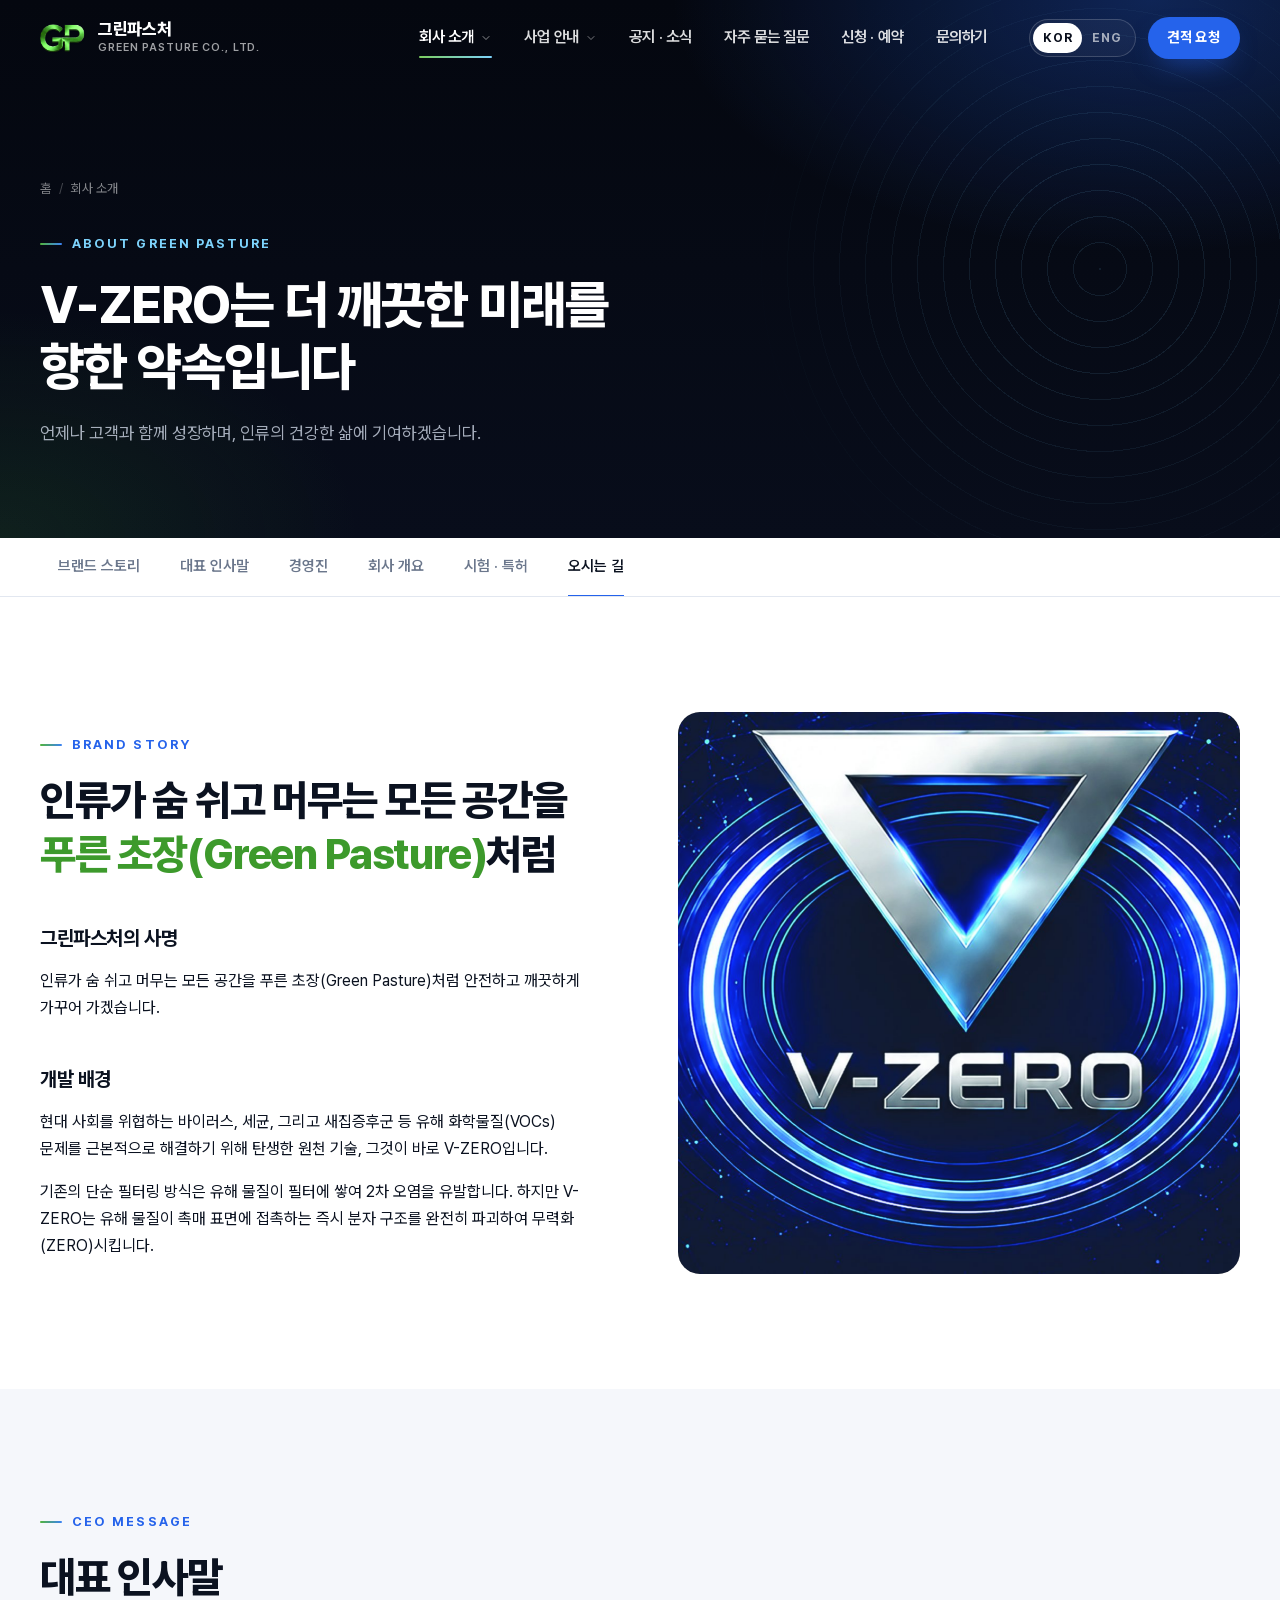
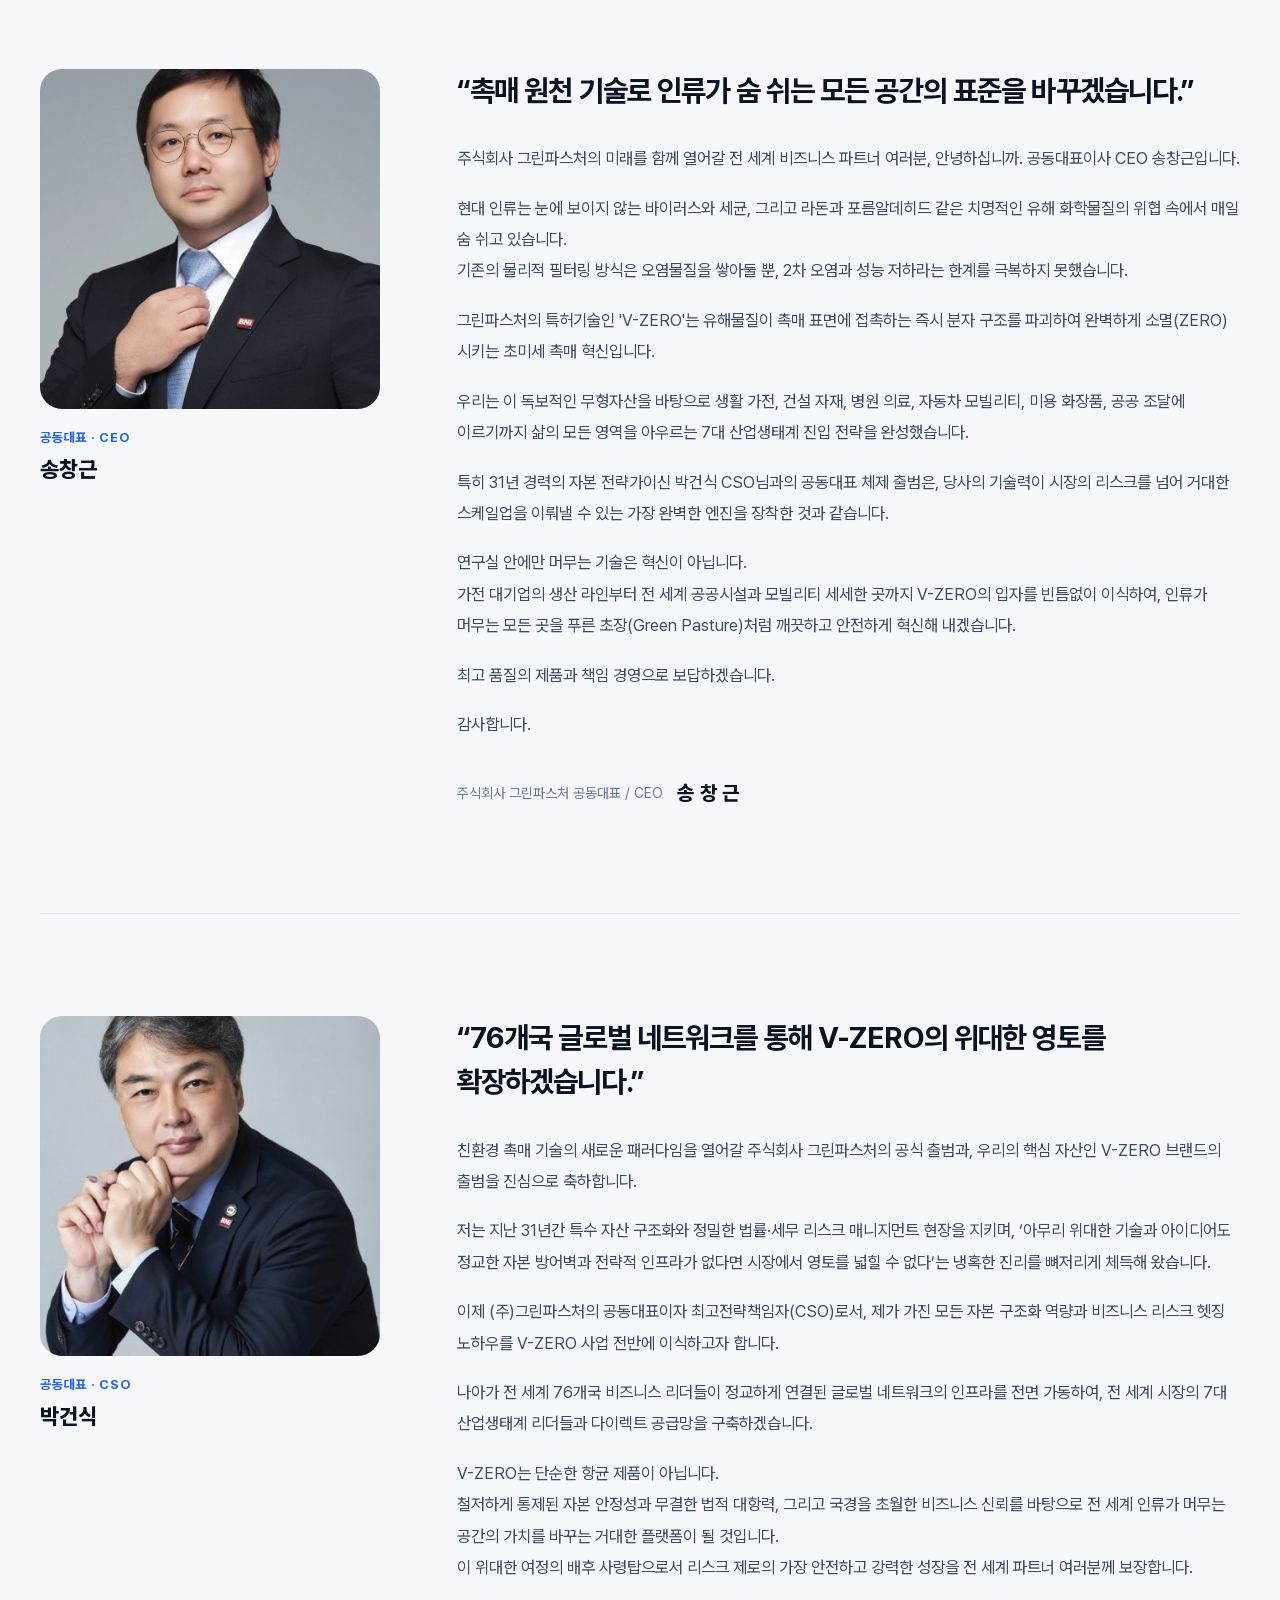
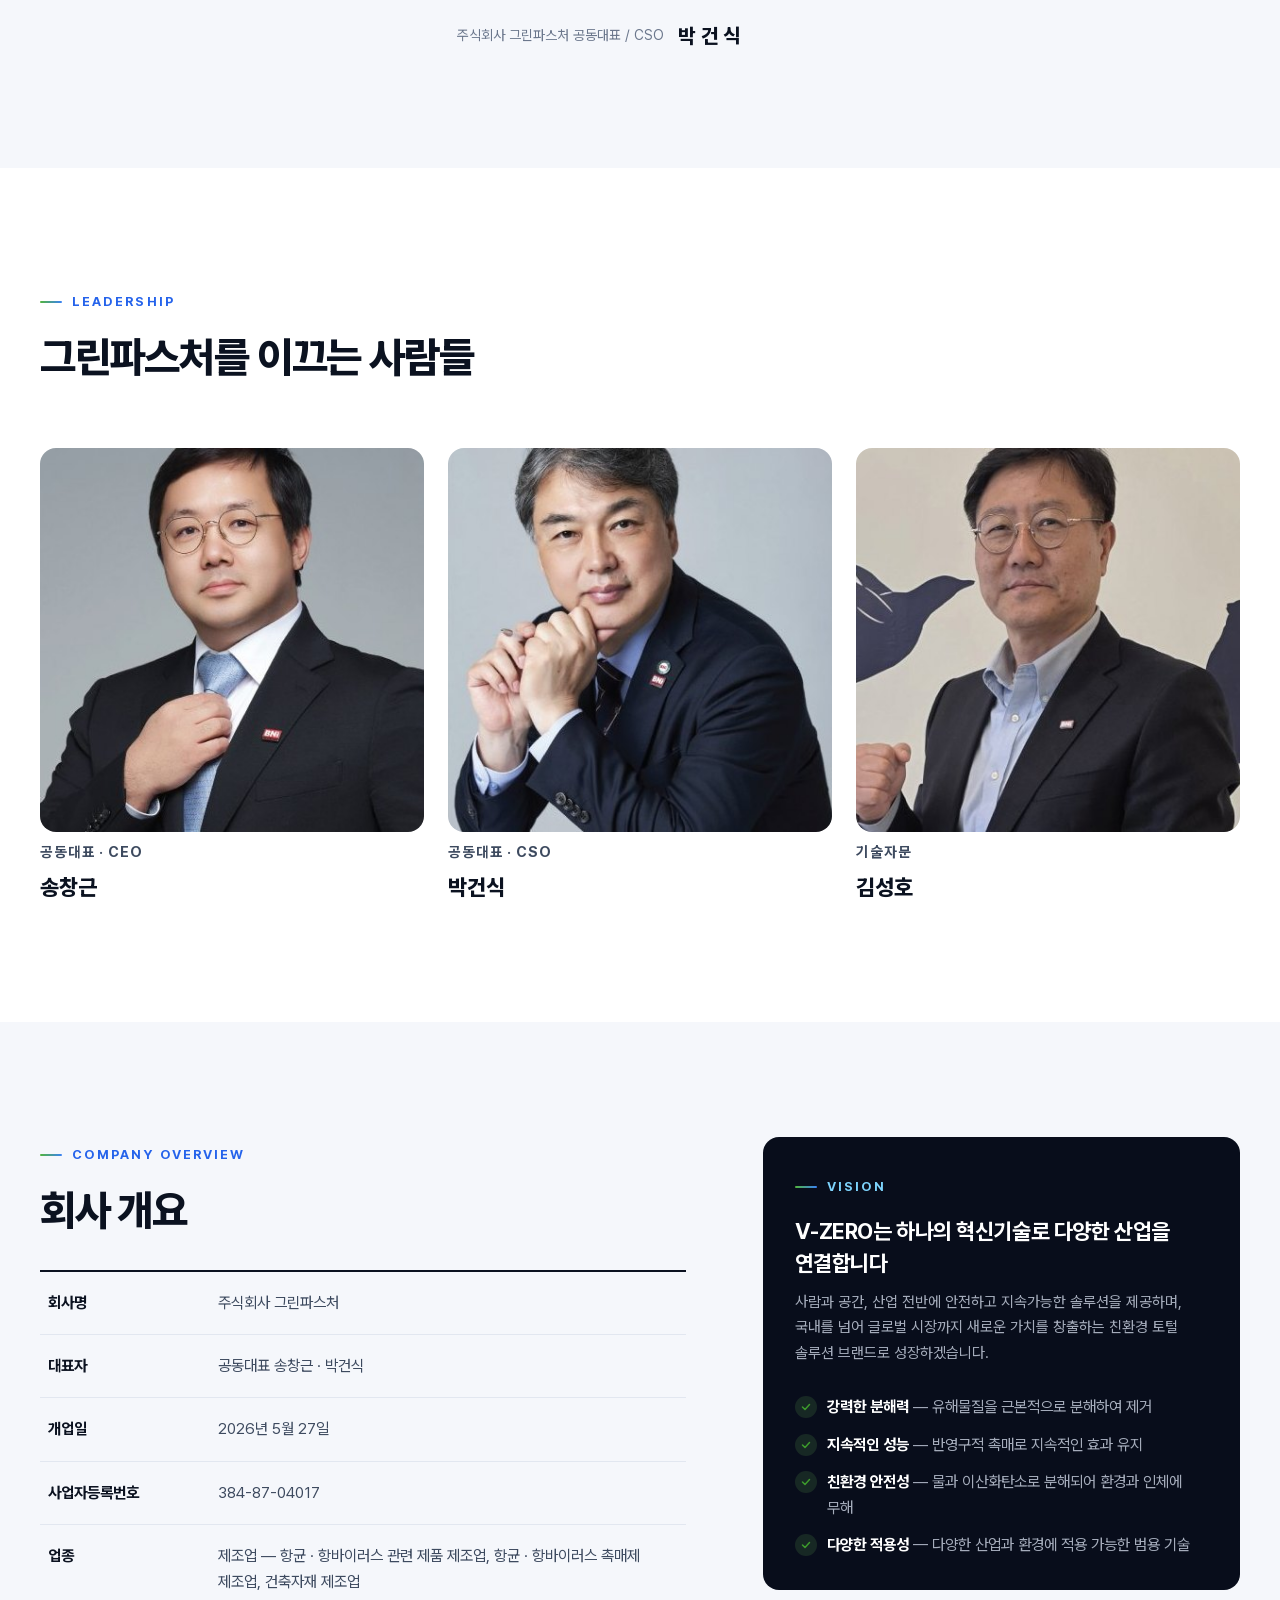
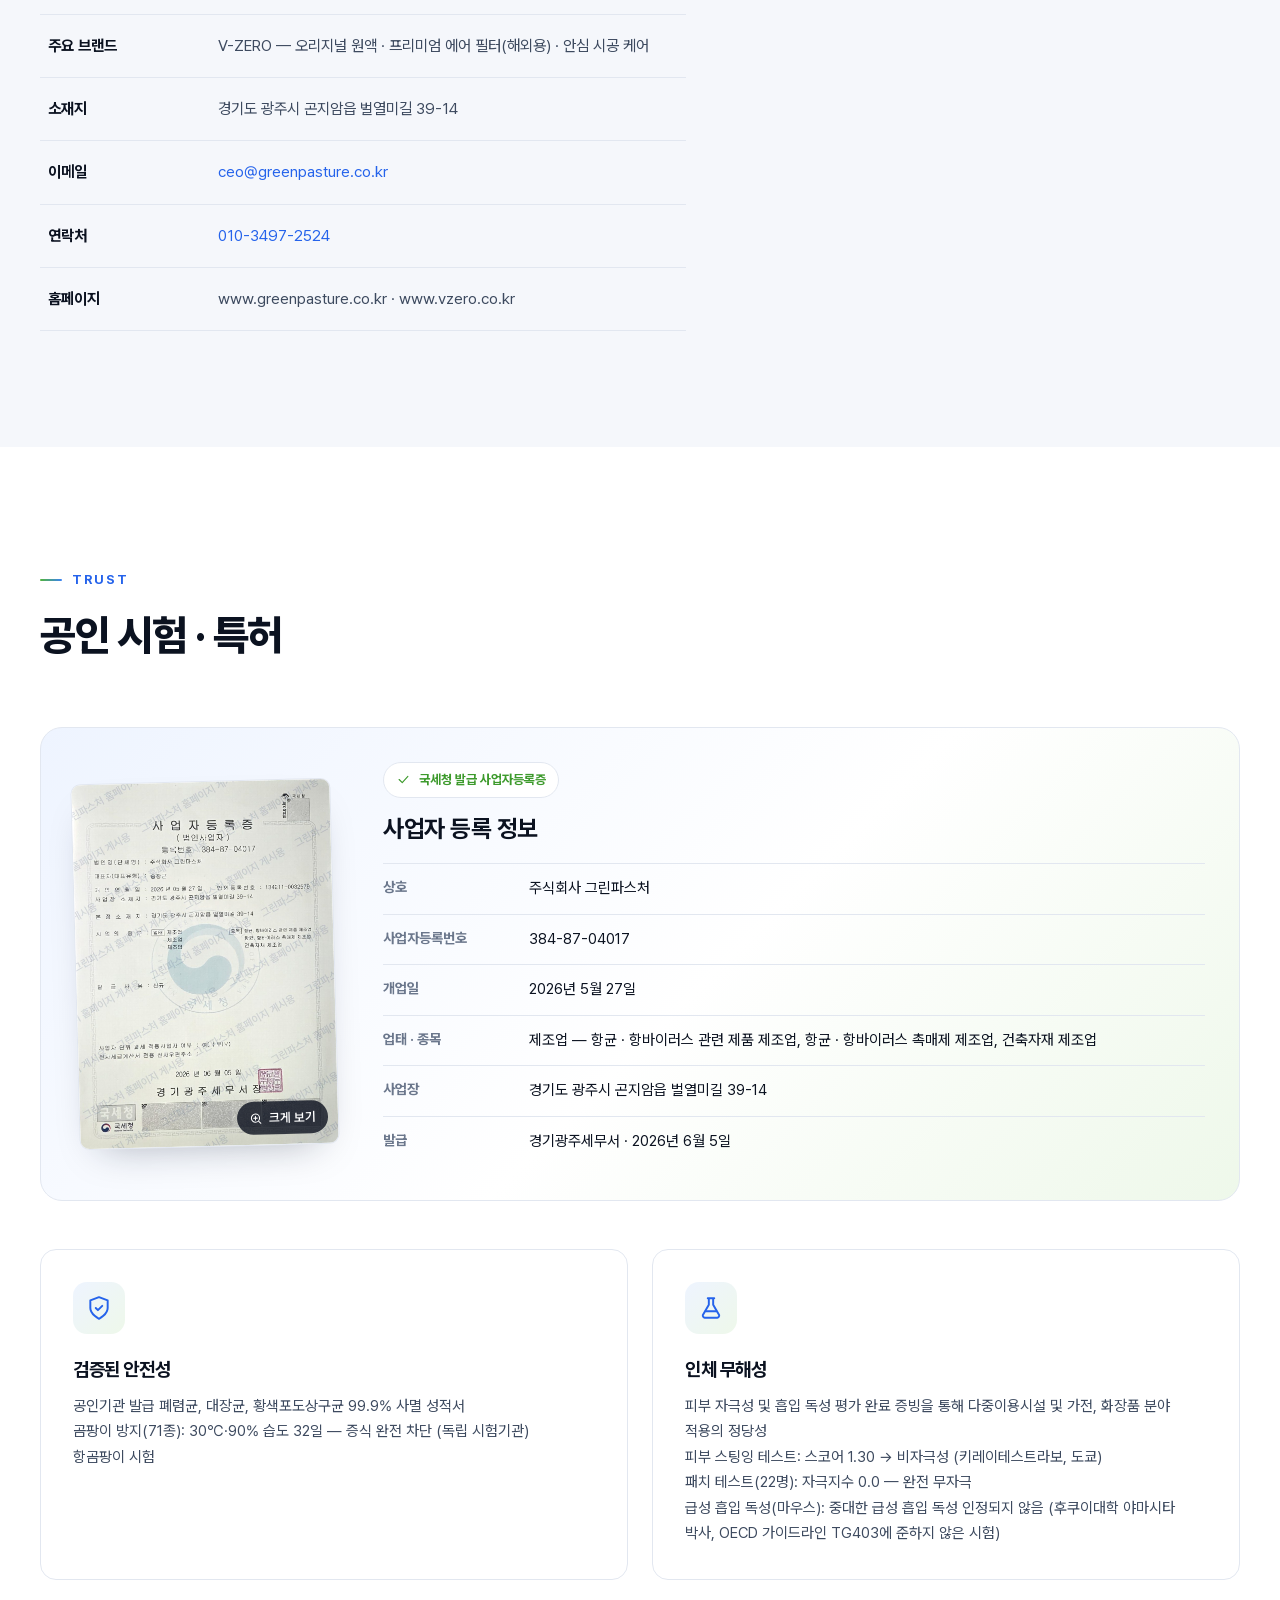
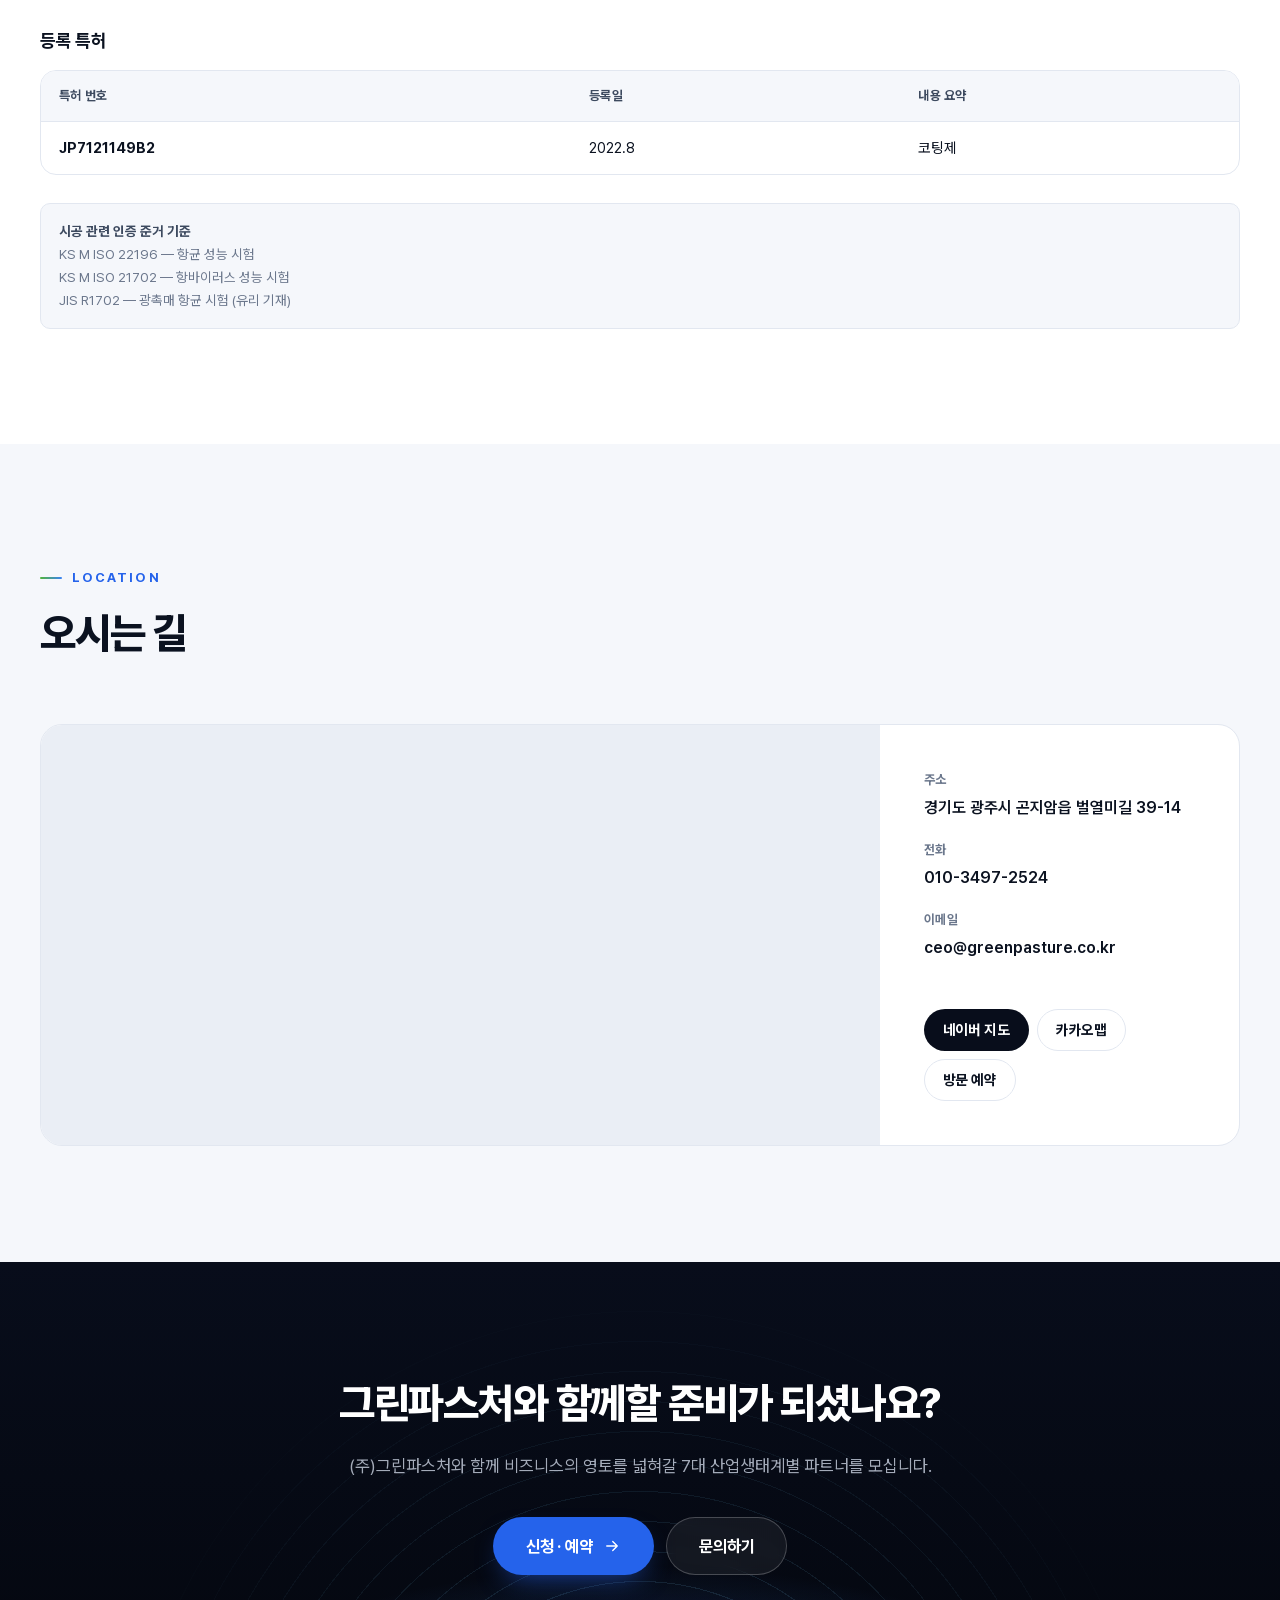
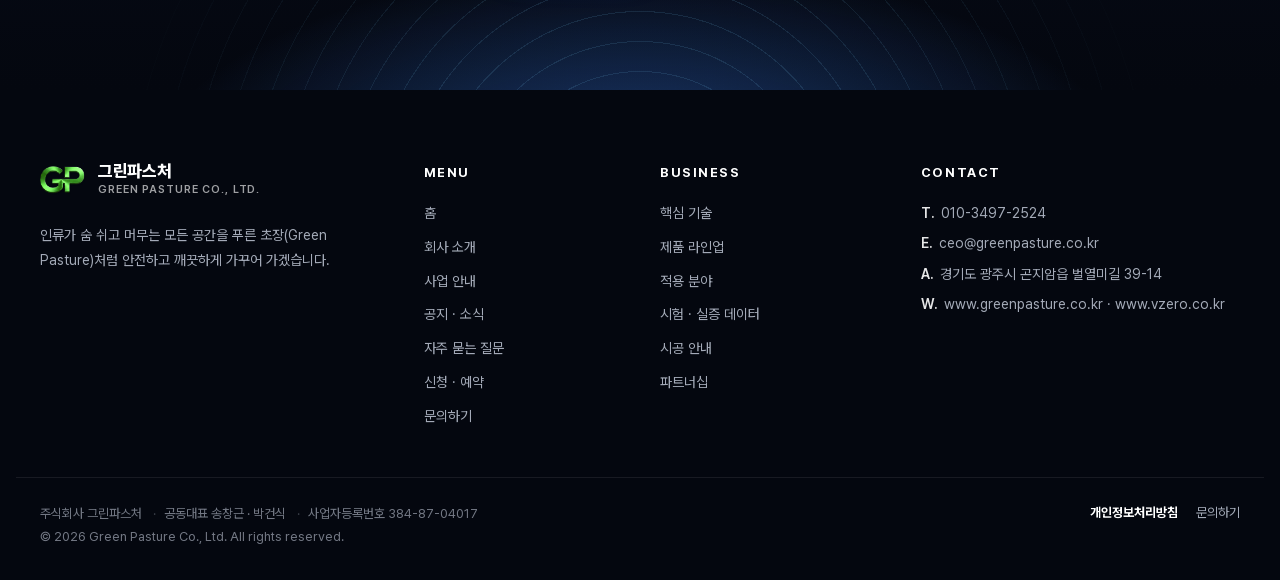
==== commit 3bbe1f78: "홈페이지에서 BNI 문구 삭제 (고객 요청) - 회사 소개 CSO 인사말: 'BNI' 낱말만 삭제 - 7번째 산업 항목 이름을 리플릿 부제 'Global B2B Network' 로" ====
--- a/about.html
+++ b/about.html
@@ -20,7 +20,7 @@
 <meta name="theme-color" content="#080d1b">
 <script>(function(){var d=document.documentElement;d.classList.remove('no-js');try{var q=new URLSearchParams(location.search).get('lang');var l=q||localStorage.getItem('gp-lang');if(l==='en')d.lang='en';}catch(e){}})();</script>
 <link rel="stylesheet" href="assets/fonts/pretendard/pretendard.css">
-<link rel="stylesheet" href="assets/css/style.css?v=6">
+<link rel="stylesheet" href="assets/css/style.css?v=7">
 </head>
 <body>
 <a class="skip-link" href="#main">본문 바로가기</a>
@@ -133,15 +133,15 @@
         </div>
         <div class="reveal" data-delay="1">
           <h3 class="message__quote" id="msgCsoQuote">
-            <span data-lang="ko">“BNI76개국 글로벌 네트워크를 통해 <span class="nowrap">V-ZERO의</span> 위대한 영토를 확장하겠습니다.”</span>
-            <span data-lang="en">“Through BNI's global network across 76 countries, we will expand the great territory of <span class="nowrap">V-ZERO.”</span></span>
+            <span data-lang="ko">“76개국 글로벌 네트워크를 통해 <span class="nowrap">V-ZERO의</span> 위대한 영토를 확장하겠습니다.”</span>
+            <span data-lang="en">“Through a global network across 76 countries, we will expand the great territory of <span class="nowrap">V-ZERO.”</span></span>
           </h3>
           <div class="message__body">
             <div data-lang="ko">
               <p>친환경 촉매 기술의 새로운 패러다임을 열어갈 주식회사 그린파스처의 공식 출범과, 우리의 핵심 자산인 V-ZERO 브랜드의 출범을 진심으로 축하합니다.</p>
               <p>저는 지난 31년간 특수 자산 구조화와 정밀한 법률·세무 리스크 매니지먼트 현장을 지키며, ‘아무리 위대한 기술과 아이디어도 정교한 자본 방어벽과 전략적 인프라가 없다면 시장에서 영토를 넓힐 수 없다’는 냉혹한 진리를 뼈저리게 체득해 왔습니다.</p>
               <p>이제 (주)그린파스처의 공동대표이자 최고전략책임자(CSO)로서, 제가 가진 모든 자본 구조화 역량과 비즈니스 리스크 헷징 노하우를 V-ZERO 사업 전반에 이식하고자 합니다.</p>
-              <p>나아가 전 세계 76개국 비즈니스 리더들이 정교하게 연결된 BNI 글로벌 네트워크의 인프라를 전면 가동하여, 전 세계 시장의 7대 산업생태계 리더들과 다이렉트 공급망을 구축하겠습니다.</p>
+              <p>나아가 전 세계 76개국 비즈니스 리더들이 정교하게 연결된 글로벌 네트워크의 인프라를 전면 가동하여, 전 세계 시장의 7대 산업생태계 리더들과 다이렉트 공급망을 구축하겠습니다.</p>
               <p>V-ZERO는 단순한 항균 제품이 아닙니다.<br>
               철저하게 통제된 자본 안정성과 무결한 법적 대항력, 그리고 국경을 초월한 비즈니스 신뢰를 바탕으로 전 세계 인류가 머무는 공간의 가치를 바꾸는 거대한 플랫폼이 될 것입니다.<br>
               이 위대한 여정의 배후 사령탑으로서 리스크 제로의 가장 안전하고 강력한 성장을 전 세계 파트너 여러분께 보장합니다.</p>
@@ -150,7 +150,7 @@
               <p>I sincerely congratulate Green Pasture Co., Ltd. on its official launch as it opens a new paradigm in eco-friendly catalyst technology, and on the launch of V-ZERO, our core asset.</p>
               <p>For the past 31 years I have stood in the field of special-asset structuring and precise legal and tax risk management, and I have learned the hard way a harsh truth: ‘however great a technology or idea may be, it cannot expand its territory in the market without a sophisticated capital defense and strategic infrastructure.’</p>
               <p>Now, as Co-CEO and Chief Strategy Officer (CSO) of Green Pasture, I intend to bring all of my capital-structuring capabilities and business risk-hedging know-how to every part of the V-ZERO business.</p>
-              <p>Furthermore, by fully mobilizing the infrastructure of the BNI global network, which closely connects business leaders in 76 countries, we will build direct supply chains with the leaders of seven industry ecosystems in markets around the world.</p>
+              <p>Furthermore, by fully mobilizing the infrastructure of the global network, which closely connects business leaders in 76 countries, we will build direct supply chains with the leaders of seven industry ecosystems in markets around the world.</p>
               <p>V-ZERO is not simply an antibacterial product.<br>
               Built on rigorously controlled capital stability, flawless legal defensibility and business trust that transcends borders, it will become a vast platform that changes the value of the spaces where people everywhere live.<br>
               As the command center behind this great journey, I guarantee our partners around the world the safest and strongest growth, with zero risk.</p>
@@ -345,6 +345,6 @@
 </main>
 
 <div id="footer-slot"></div>
-<script src="assets/js/site.js?v=6"></script>
+<script src="assets/js/site.js?v=7"></script>
 </body>
 </html>
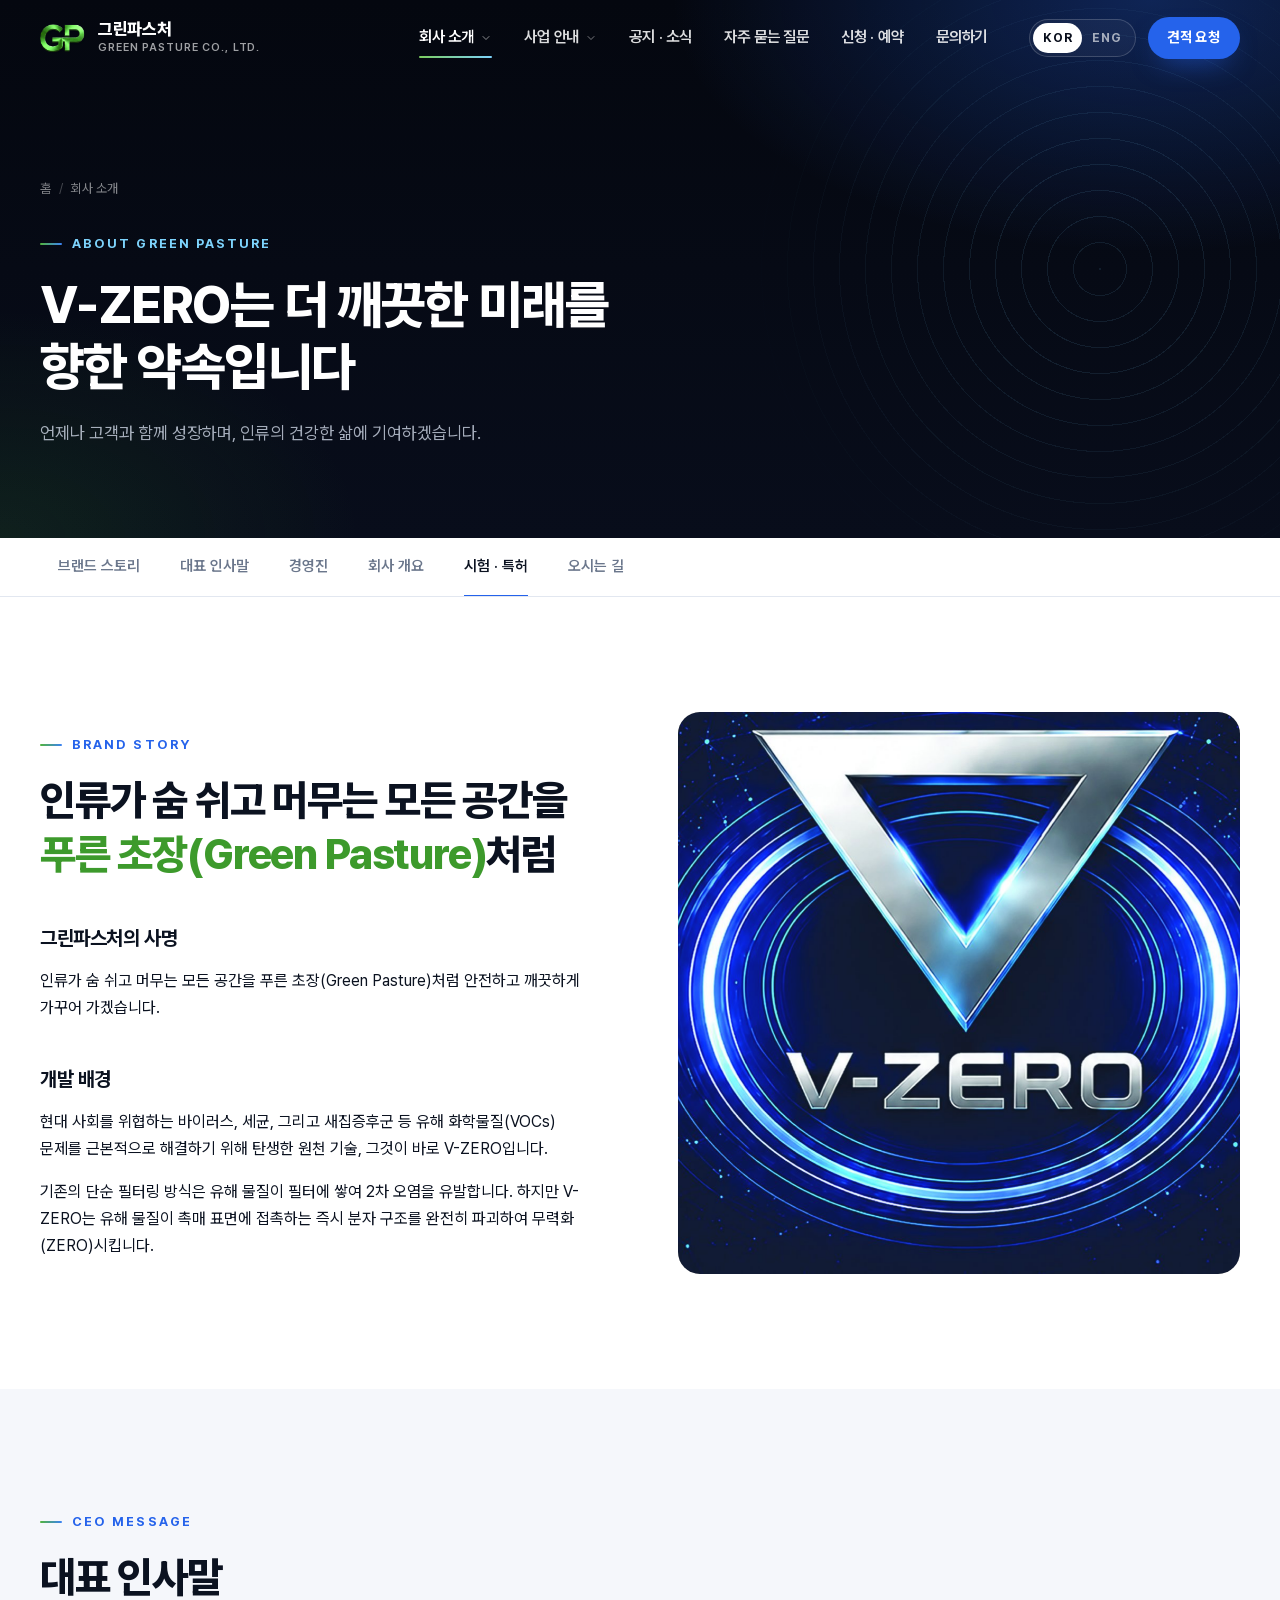
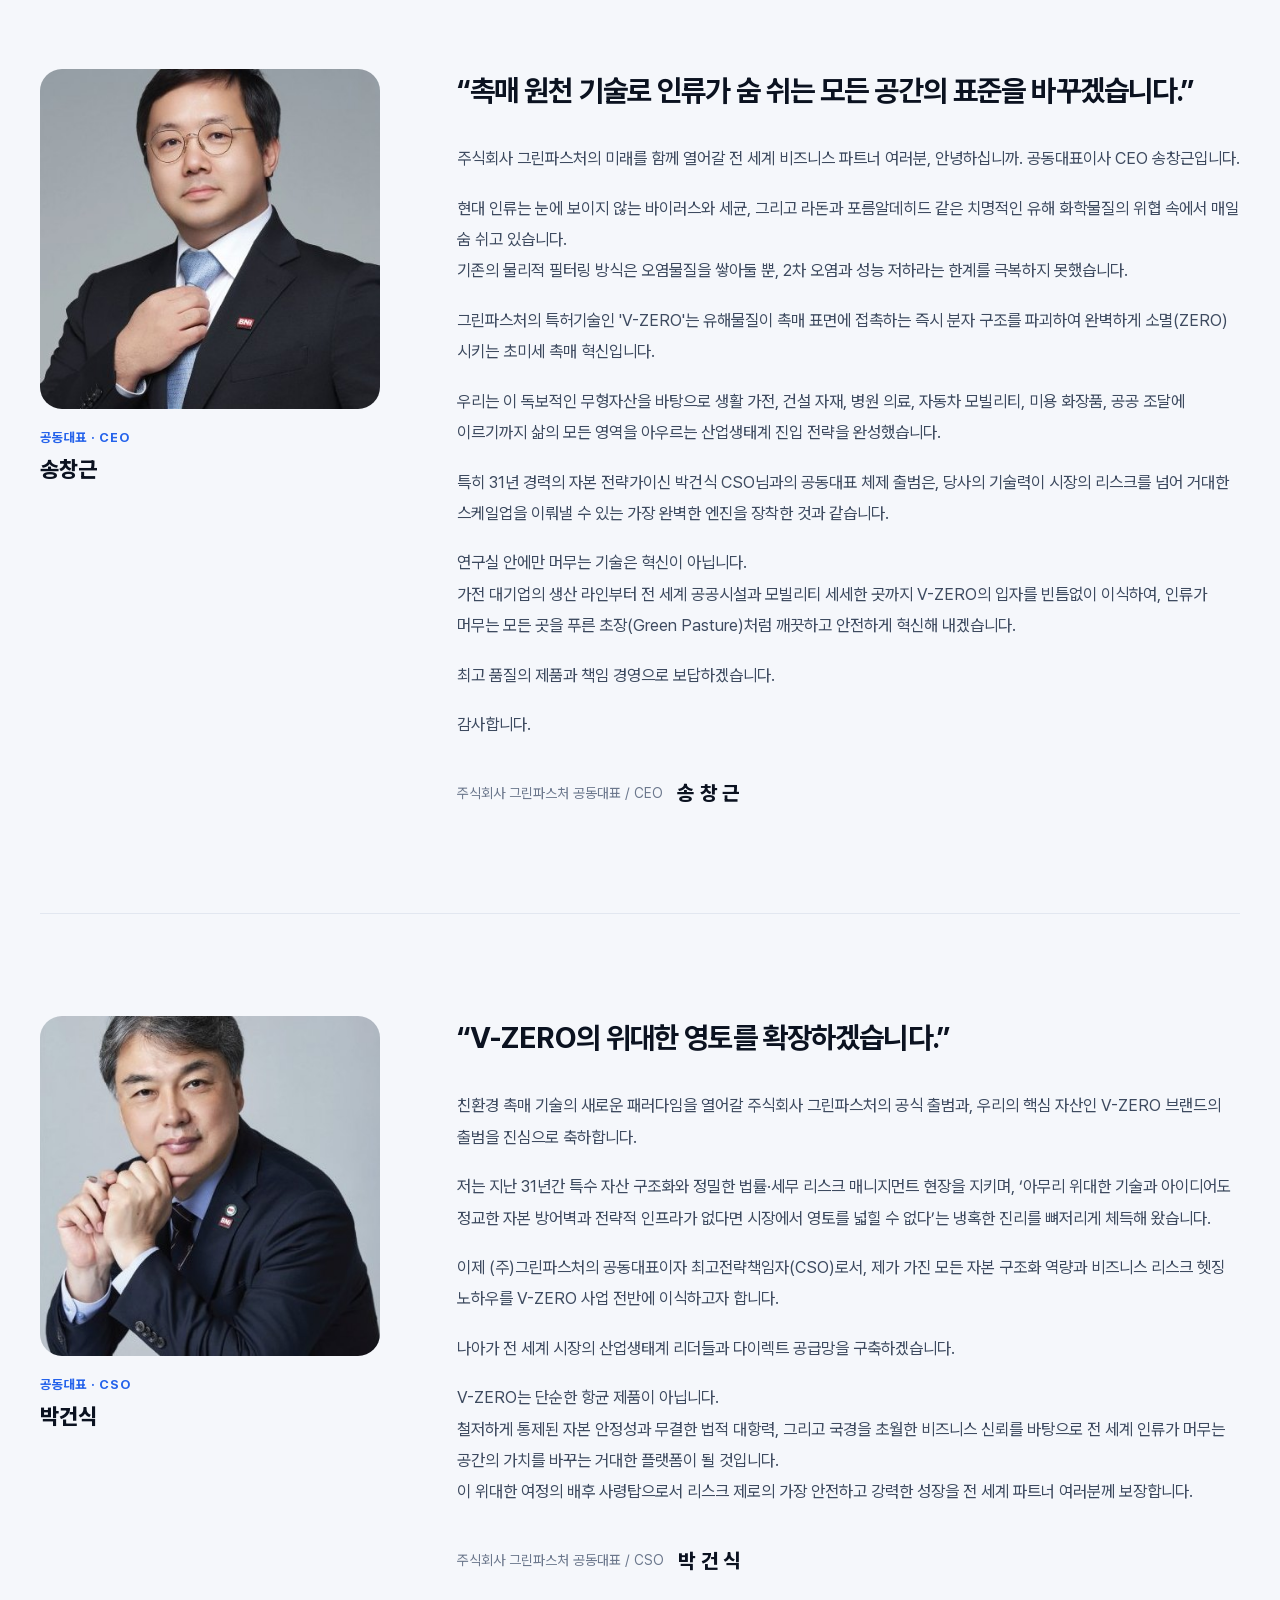
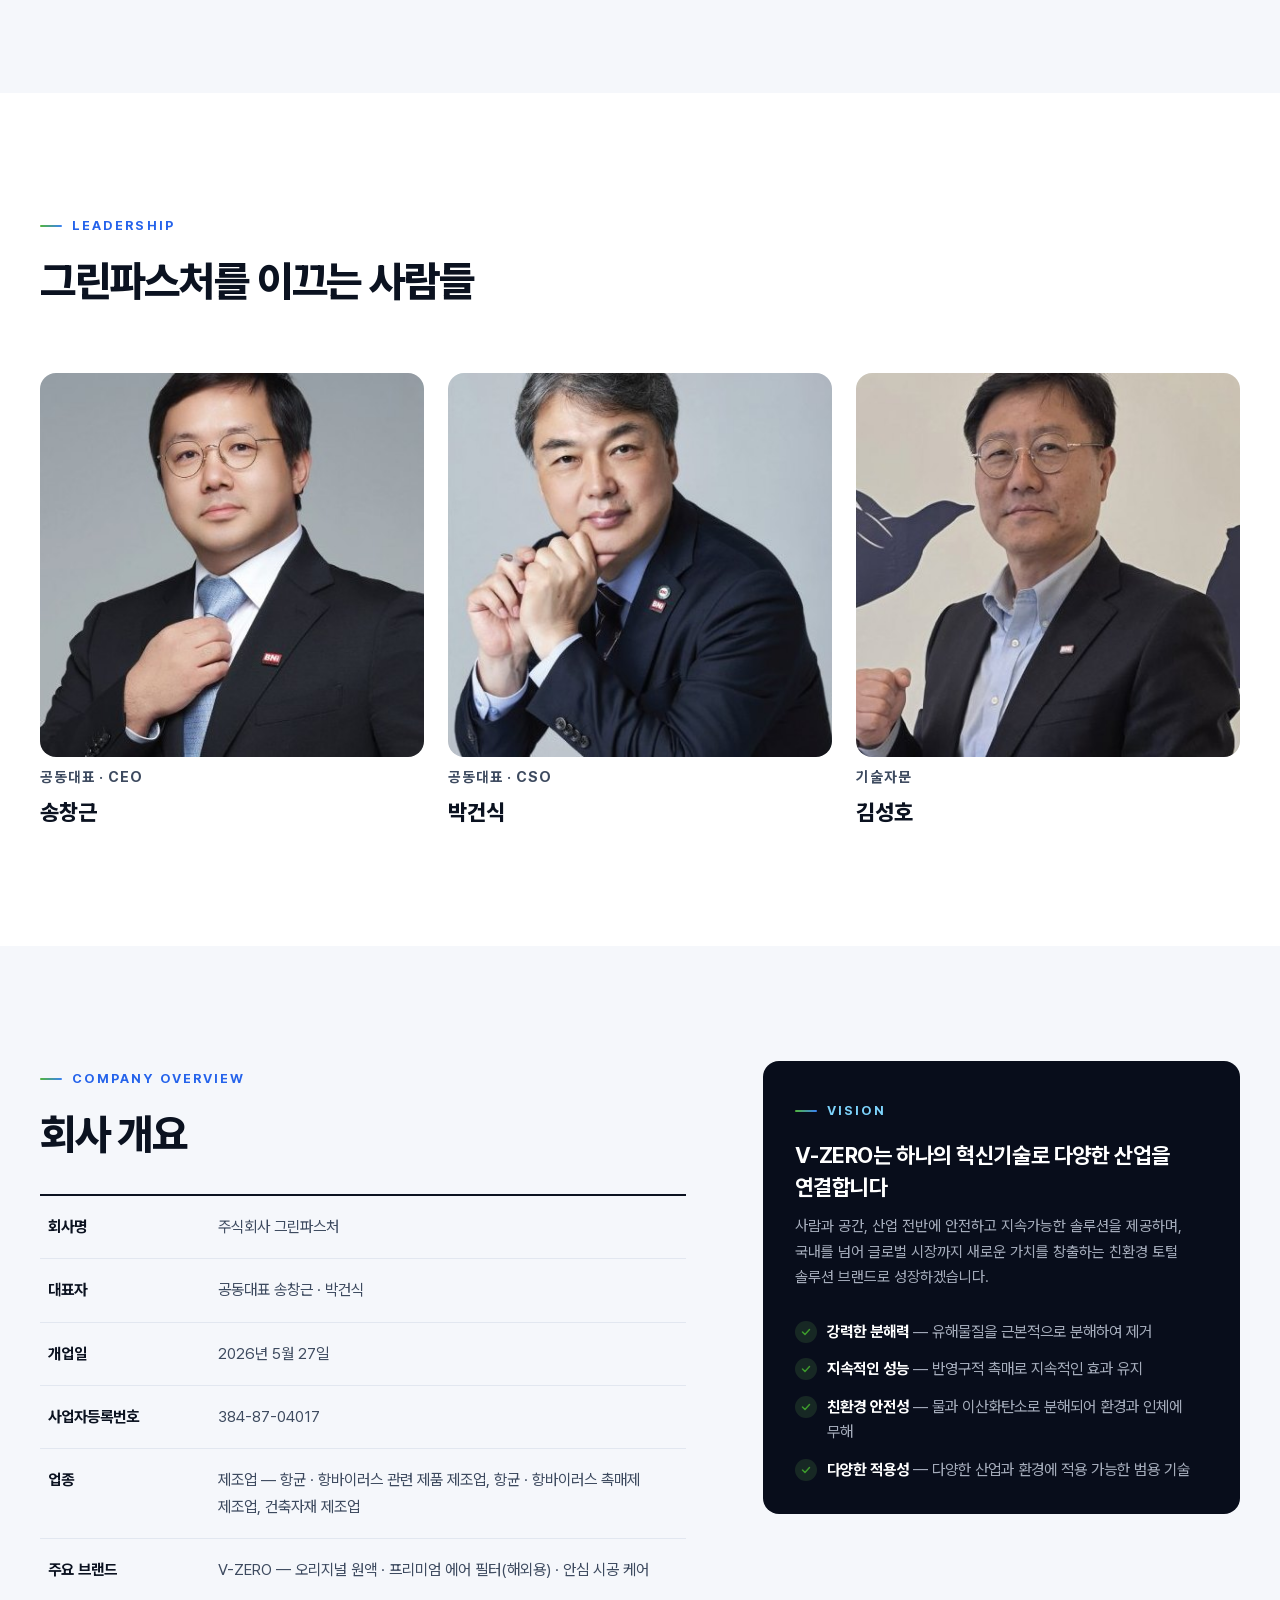
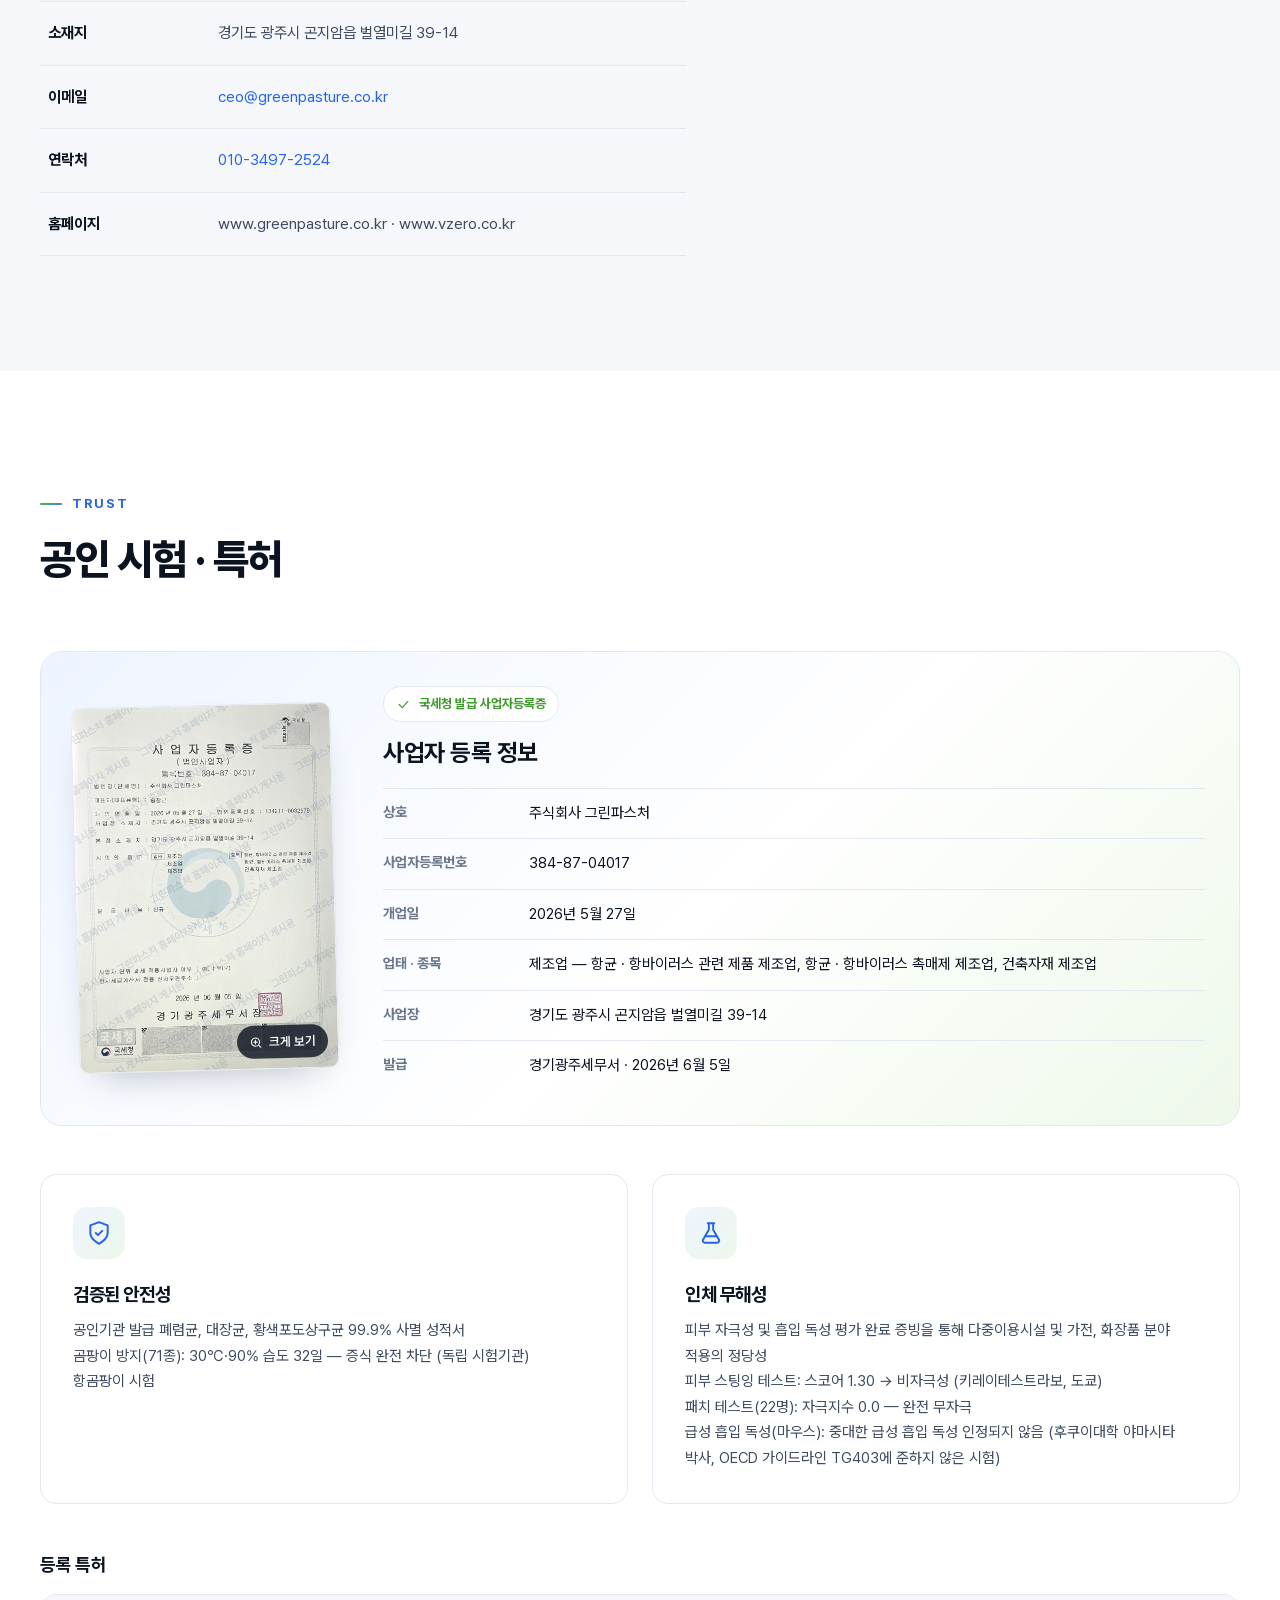
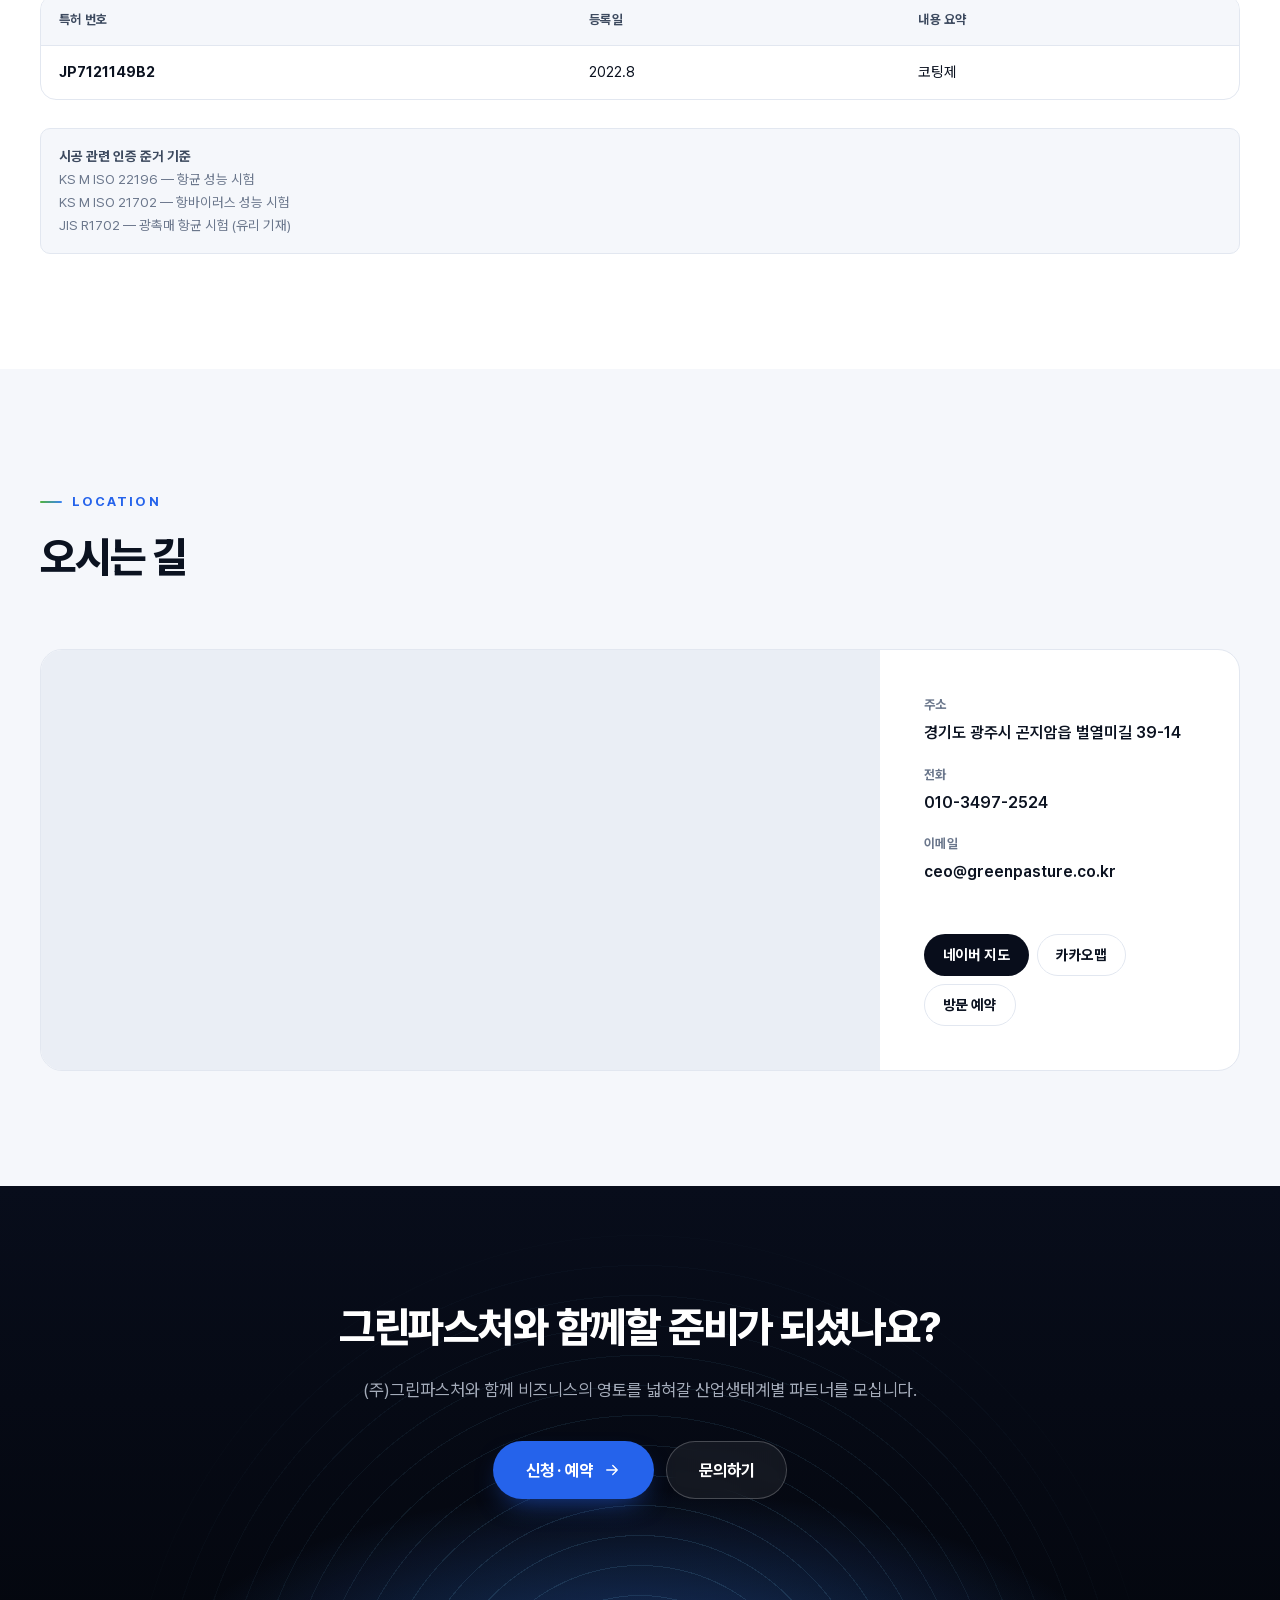
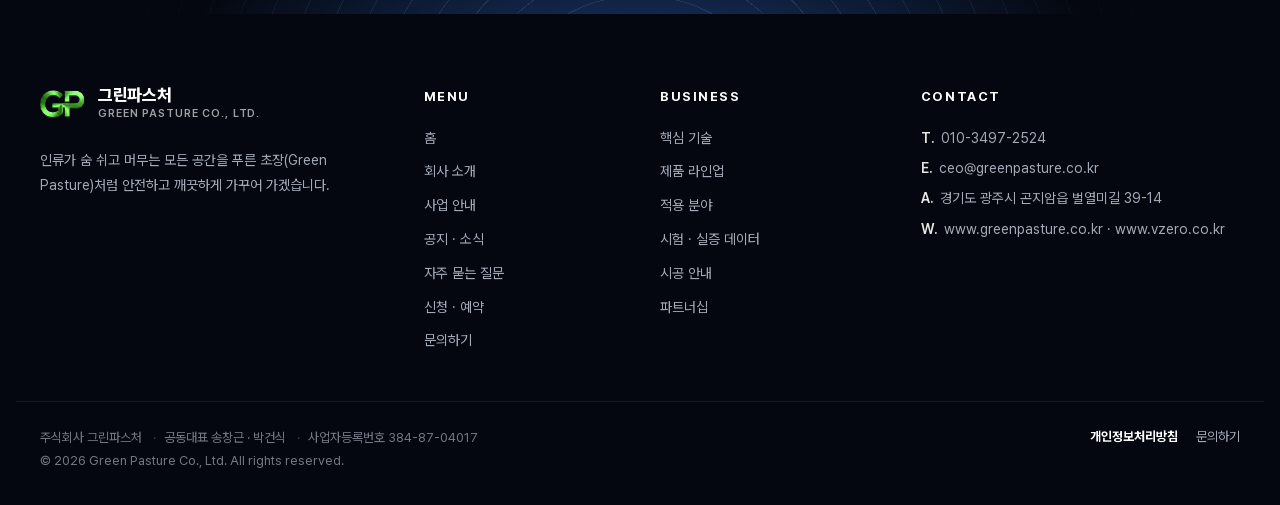
==== commit b27d3412: "네트워크 관련 문구 · 7번째 항목 삭제 (고객 요청) - CSO 인사말: 76개국 글로벌 네트워크 구절 삭제 - 7번째 산업 항목(Global B2B Network) 삭제: 메인" ====
--- a/about.html
+++ b/about.html
@@ -20,7 +20,7 @@
 <meta name="theme-color" content="#080d1b">
 <script>(function(){var d=document.documentElement;d.classList.remove('no-js');try{var q=new URLSearchParams(location.search).get('lang');var l=q||localStorage.getItem('gp-lang');if(l==='en')d.lang='en';}catch(e){}})();</script>
 <link rel="stylesheet" href="assets/fonts/pretendard/pretendard.css">
-<link rel="stylesheet" href="assets/css/style.css?v=7">
+<link rel="stylesheet" href="assets/css/style.css?v=8">
 </head>
 <body>
 <a class="skip-link" href="#main">본문 바로가기</a>
@@ -98,7 +98,7 @@
               <p>현대 인류는 눈에 보이지 않는 바이러스와 세균, 그리고 라돈과 포름알데히드 같은 치명적인 유해 화학물질의 위협 속에서 매일 숨 쉬고 있습니다.<br>
               기존의 물리적 필터링 방식은 오염물질을 쌓아둘 뿐, 2차 오염과 성능 저하라는 한계를 극복하지 못했습니다.</p>
               <p>그린파스처의 특허기술인 'V-ZERO'는 유해물질이 촉매 표면에 접촉하는 즉시 분자 구조를 파괴하여 완벽하게 소멸(ZERO) 시키는 초미세 촉매 혁신입니다.</p>
-              <p>우리는 이 독보적인 무형자산을 바탕으로 생활 가전, 건설 자재, 병원 의료, 자동차 모빌리티, 미용 화장품, 공공 조달에 이르기까지 삶의 모든 영역을 아우르는 7대 산업생태계 진입 전략을 완성했습니다.</p>
+              <p>우리는 이 독보적인 무형자산을 바탕으로 생활 가전, 건설 자재, 병원 의료, 자동차 모빌리티, 미용 화장품, 공공 조달에 이르기까지 삶의 모든 영역을 아우르는 산업생태계 진입 전략을 완성했습니다.</p>
               <p>특히 31년 경력의 자본 전략가이신 박건식 CSO님과의 공동대표 체제 출범은, 당사의 기술력이 시장의 리스크를 넘어 거대한 스케일업을 이뤄낼 수 있는 가장 완벽한 엔진을 장착한 것과 같습니다.</p>
               <p>연구실 안에만 머무는 기술은 혁신이 아닙니다.<br>
               가전 대기업의 생산 라인부터 전 세계 공공시설과 모빌리티 세세한 곳까지 V-ZERO의 입자를 빈틈없이 이식하여, 인류가 머무는 모든 곳을 푸른 초장(Green Pasture)처럼 깨끗하고 안전하게 혁신해 내겠습니다.</p>
@@ -110,7 +110,7 @@
               <p>People today breathe every day under the threat of invisible viruses and bacteria, and of deadly harmful chemicals such as radon and formaldehyde.<br>
               Conventional physical filtration only accumulates contaminants and has not overcome the limits of secondary contamination and declining performance.</p>
               <p>Green Pasture's patented technology, 'V-ZERO', is an ultra-fine catalyst innovation that destroys the molecular structure of harmful substances the instant they touch the catalyst surface, eliminating them completely (ZERO).</p>
-              <p>Building on this unique intangible asset, we have completed our strategy for entering seven industry ecosystems that span every area of life — from home appliances, construction materials, hospitals and healthcare, automotive mobility and beauty and cosmetics to public procurement.</p>
+              <p>Building on this unique intangible asset, we have completed our strategy for entering industry ecosystems that span every area of life — from home appliances, construction materials, hospitals and healthcare, automotive mobility and beauty and cosmetics to public procurement.</p>
               <p>In particular, launching our co-CEO structure with CSO Park Geon-sik, a capital strategist with 31 years of experience, is like equipping our technology with the most perfect engine to rise above market risk and achieve a major scale-up.</p>
               <p>Technology that stays in the laboratory is not innovation.<br>
               From the production lines of major appliance makers to public facilities and every corner of mobility around the world, we will embed V-ZERO particles without gaps, and transform every place where people stay to be clean and safe, like a green pasture.</p>
@@ -133,15 +133,15 @@
         </div>
         <div class="reveal" data-delay="1">
           <h3 class="message__quote" id="msgCsoQuote">
-            <span data-lang="ko">“76개국 글로벌 네트워크를 통해 <span class="nowrap">V-ZERO의</span> 위대한 영토를 확장하겠습니다.”</span>
-            <span data-lang="en">“Through a global network across 76 countries, we will expand the great territory of <span class="nowrap">V-ZERO.”</span></span>
+            <span data-lang="ko">“<span class="nowrap">V-ZERO의</span> 위대한 영토를 확장하겠습니다.”</span>
+            <span data-lang="en">“We will expand the great territory of <span class="nowrap">V-ZERO.”</span></span>
           </h3>
           <div class="message__body">
             <div data-lang="ko">
               <p>친환경 촉매 기술의 새로운 패러다임을 열어갈 주식회사 그린파스처의 공식 출범과, 우리의 핵심 자산인 V-ZERO 브랜드의 출범을 진심으로 축하합니다.</p>
               <p>저는 지난 31년간 특수 자산 구조화와 정밀한 법률·세무 리스크 매니지먼트 현장을 지키며, ‘아무리 위대한 기술과 아이디어도 정교한 자본 방어벽과 전략적 인프라가 없다면 시장에서 영토를 넓힐 수 없다’는 냉혹한 진리를 뼈저리게 체득해 왔습니다.</p>
               <p>이제 (주)그린파스처의 공동대표이자 최고전략책임자(CSO)로서, 제가 가진 모든 자본 구조화 역량과 비즈니스 리스크 헷징 노하우를 V-ZERO 사업 전반에 이식하고자 합니다.</p>
-              <p>나아가 전 세계 76개국 비즈니스 리더들이 정교하게 연결된 글로벌 네트워크의 인프라를 전면 가동하여, 전 세계 시장의 7대 산업생태계 리더들과 다이렉트 공급망을 구축하겠습니다.</p>
+              <p>나아가 전 세계 시장의 산업생태계 리더들과 다이렉트 공급망을 구축하겠습니다.</p>
               <p>V-ZERO는 단순한 항균 제품이 아닙니다.<br>
               철저하게 통제된 자본 안정성과 무결한 법적 대항력, 그리고 국경을 초월한 비즈니스 신뢰를 바탕으로 전 세계 인류가 머무는 공간의 가치를 바꾸는 거대한 플랫폼이 될 것입니다.<br>
               이 위대한 여정의 배후 사령탑으로서 리스크 제로의 가장 안전하고 강력한 성장을 전 세계 파트너 여러분께 보장합니다.</p>
@@ -150,7 +150,7 @@
               <p>I sincerely congratulate Green Pasture Co., Ltd. on its official launch as it opens a new paradigm in eco-friendly catalyst technology, and on the launch of V-ZERO, our core asset.</p>
               <p>For the past 31 years I have stood in the field of special-asset structuring and precise legal and tax risk management, and I have learned the hard way a harsh truth: ‘however great a technology or idea may be, it cannot expand its territory in the market without a sophisticated capital defense and strategic infrastructure.’</p>
               <p>Now, as Co-CEO and Chief Strategy Officer (CSO) of Green Pasture, I intend to bring all of my capital-structuring capabilities and business risk-hedging know-how to every part of the V-ZERO business.</p>
-              <p>Furthermore, by fully mobilizing the infrastructure of the global network, which closely connects business leaders in 76 countries, we will build direct supply chains with the leaders of seven industry ecosystems in markets around the world.</p>
+              <p>Furthermore, we will build direct supply chains with the leaders of industry ecosystems in markets around the world.</p>
               <p>V-ZERO is not simply an antibacterial product.<br>
               Built on rigorously controlled capital stability, flawless legal defensibility and business trust that transcends borders, it will become a vast platform that changes the value of the spaces where people everywhere live.<br>
               As the command center behind this great journey, I guarantee our partners around the world the safest and strongest growth, with zero risk.</p>
@@ -334,7 +334,7 @@
   <section class="cta-band">
     <div class="wrap wrap--narrow reveal">
       <h2 class="h2"><span data-lang="ko">그린파스처와 함께할 준비가 되셨나요?</span><span data-lang="en">Ready to work with Green Pasture?</span></h2>
-      <p class="lead"><span data-lang="ko">(주)그린파스처와 함께 비즈니스의 영토를 넓혀갈 7대 산업생태계별 파트너를 모십니다.</span><span data-lang="en">We are looking for partners across seven industry ecosystems to expand the territory of business together with Green Pasture Co., Ltd.</span></p>
+      <p class="lead"><span data-lang="ko">(주)그린파스처와 함께 비즈니스의 영토를 넓혀갈 산업생태계별 파트너를 모십니다.</span><span data-lang="en">We are looking for partners across industry ecosystems to expand the territory of business together with Green Pasture Co., Ltd.</span></p>
       <div class="btn-row">
         <a class="btn btn--primary btn--lg" href="apply.html"><span data-lang="ko">신청 · 예약</span><span data-lang="en">Make a Request</span><i data-icon="arrow"></i></a>
         <a class="btn btn--ghost btn--lg" href="contact.html"><span data-lang="ko">문의하기</span><span data-lang="en">Contact Us</span></a>
@@ -345,6 +345,6 @@
 </main>
 
 <div id="footer-slot"></div>
-<script src="assets/js/site.js?v=7"></script>
+<script src="assets/js/site.js?v=8"></script>
 </body>
 </html>
--- a/assets/css/style.css
+++ b/assets/css/style.css
@@ -603,6 +603,7 @@
 .apps--4 { grid-template-columns: repeat(4, minmax(0, 1fr)); }
 .apps--4 .app__body { padding: 20px 22px 22px; }
 .apps--4 .app__body h3 { font-size: 17px; }
+.apps--4 > .app--text { grid-column: span 2; }  /* 메인 적용 분야: 타일 6개 + 파트너 카드 = 두 줄 */
 .app--text { background: linear-gradient(160deg, var(--night-800), var(--night-900)); border-color: transparent; color: #fff; }
 .app--text .app__body { padding: 30px; display: flex; flex-direction: column; height: 100%; }
 .app--text .app__no { color: var(--cyan-300); }
@@ -1449,10 +1450,6 @@
 }
 
 @media (max-width: 720px) {
-  /* 사업 안내 07 카드: 인라인 3열 배치를 휴대폰에서 1열로 */
-  .app--text > .app__body[style] { grid-template-columns: 1fr !important; gap: 14px !important; }
-  .app--text > .app__body[style] > .app__no { font-size: 28px !important; }
-  .app--text > .app__body[style] > .btn { justify-self: start; }
   .registration__list > div { grid-template-columns: 1fr; gap: 2px; }
   :root { --gutter: 18px; }
   body { font-size: 15.5px; }
